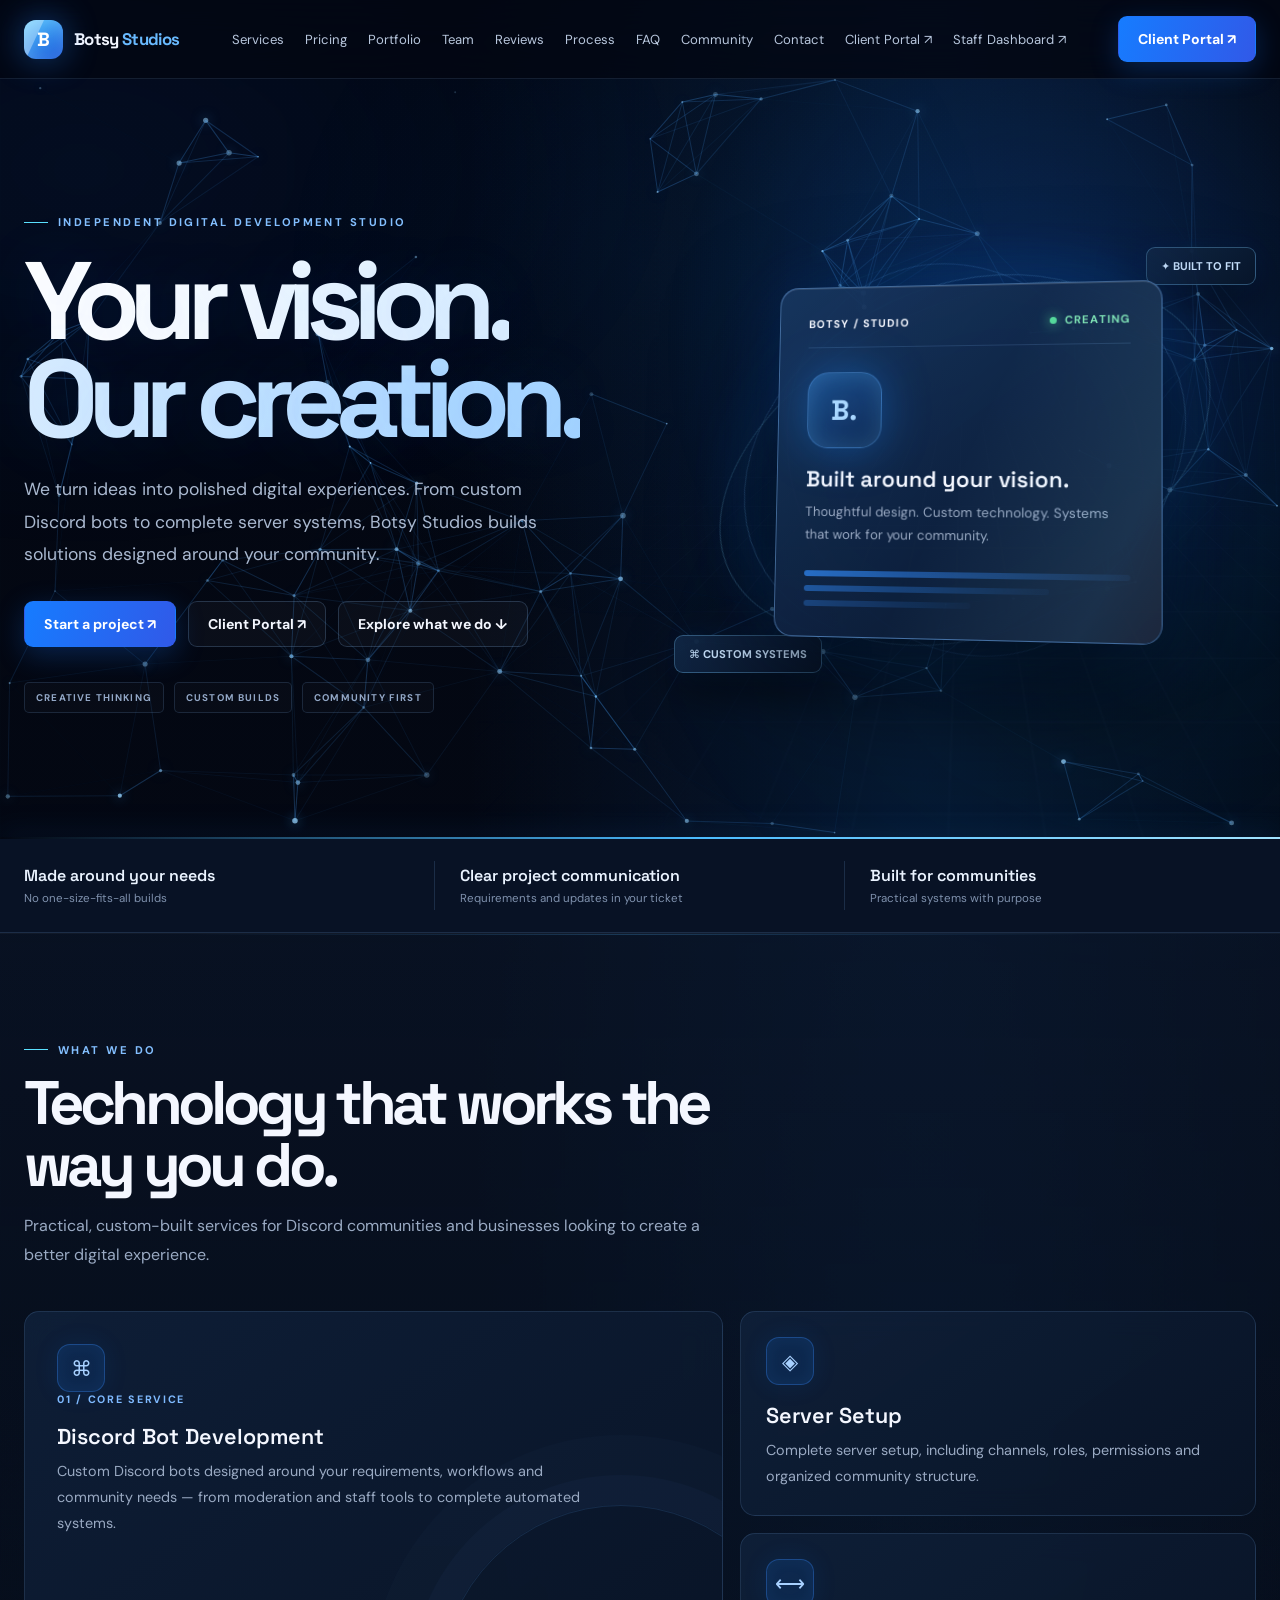
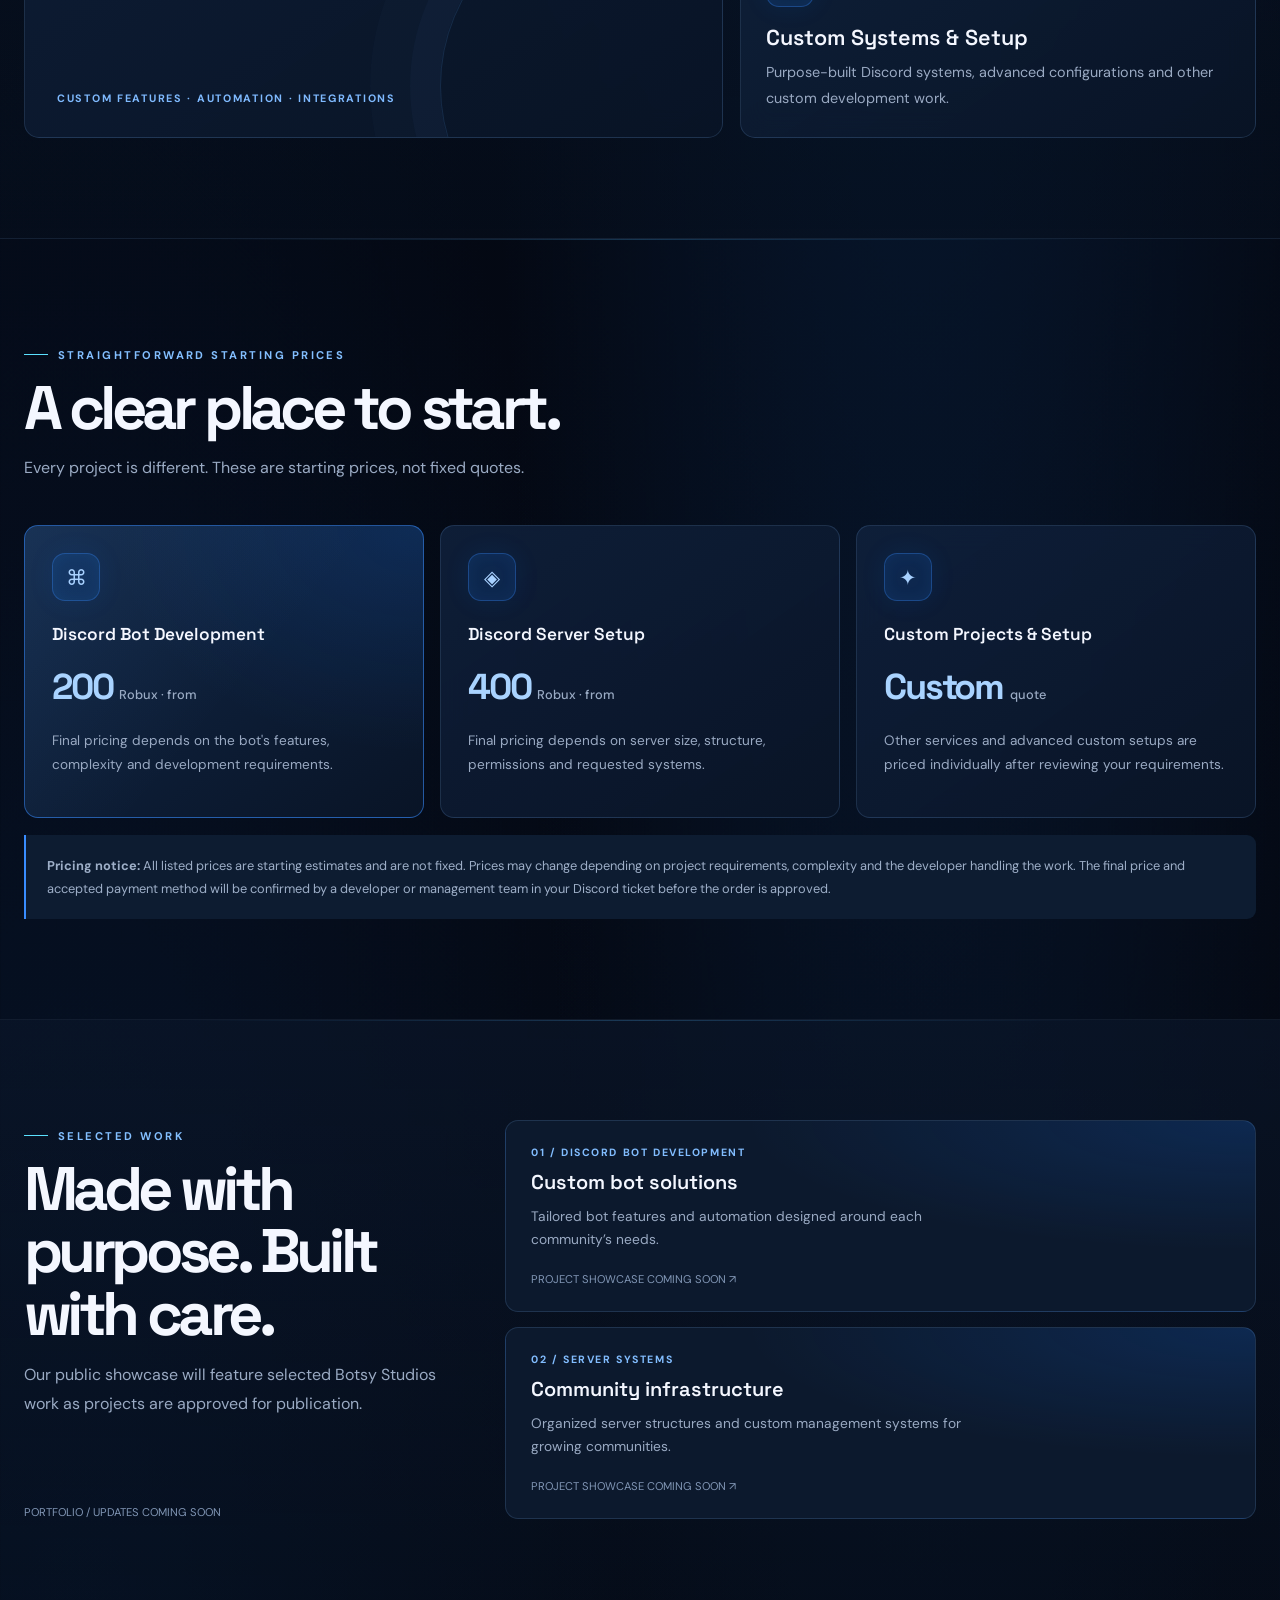
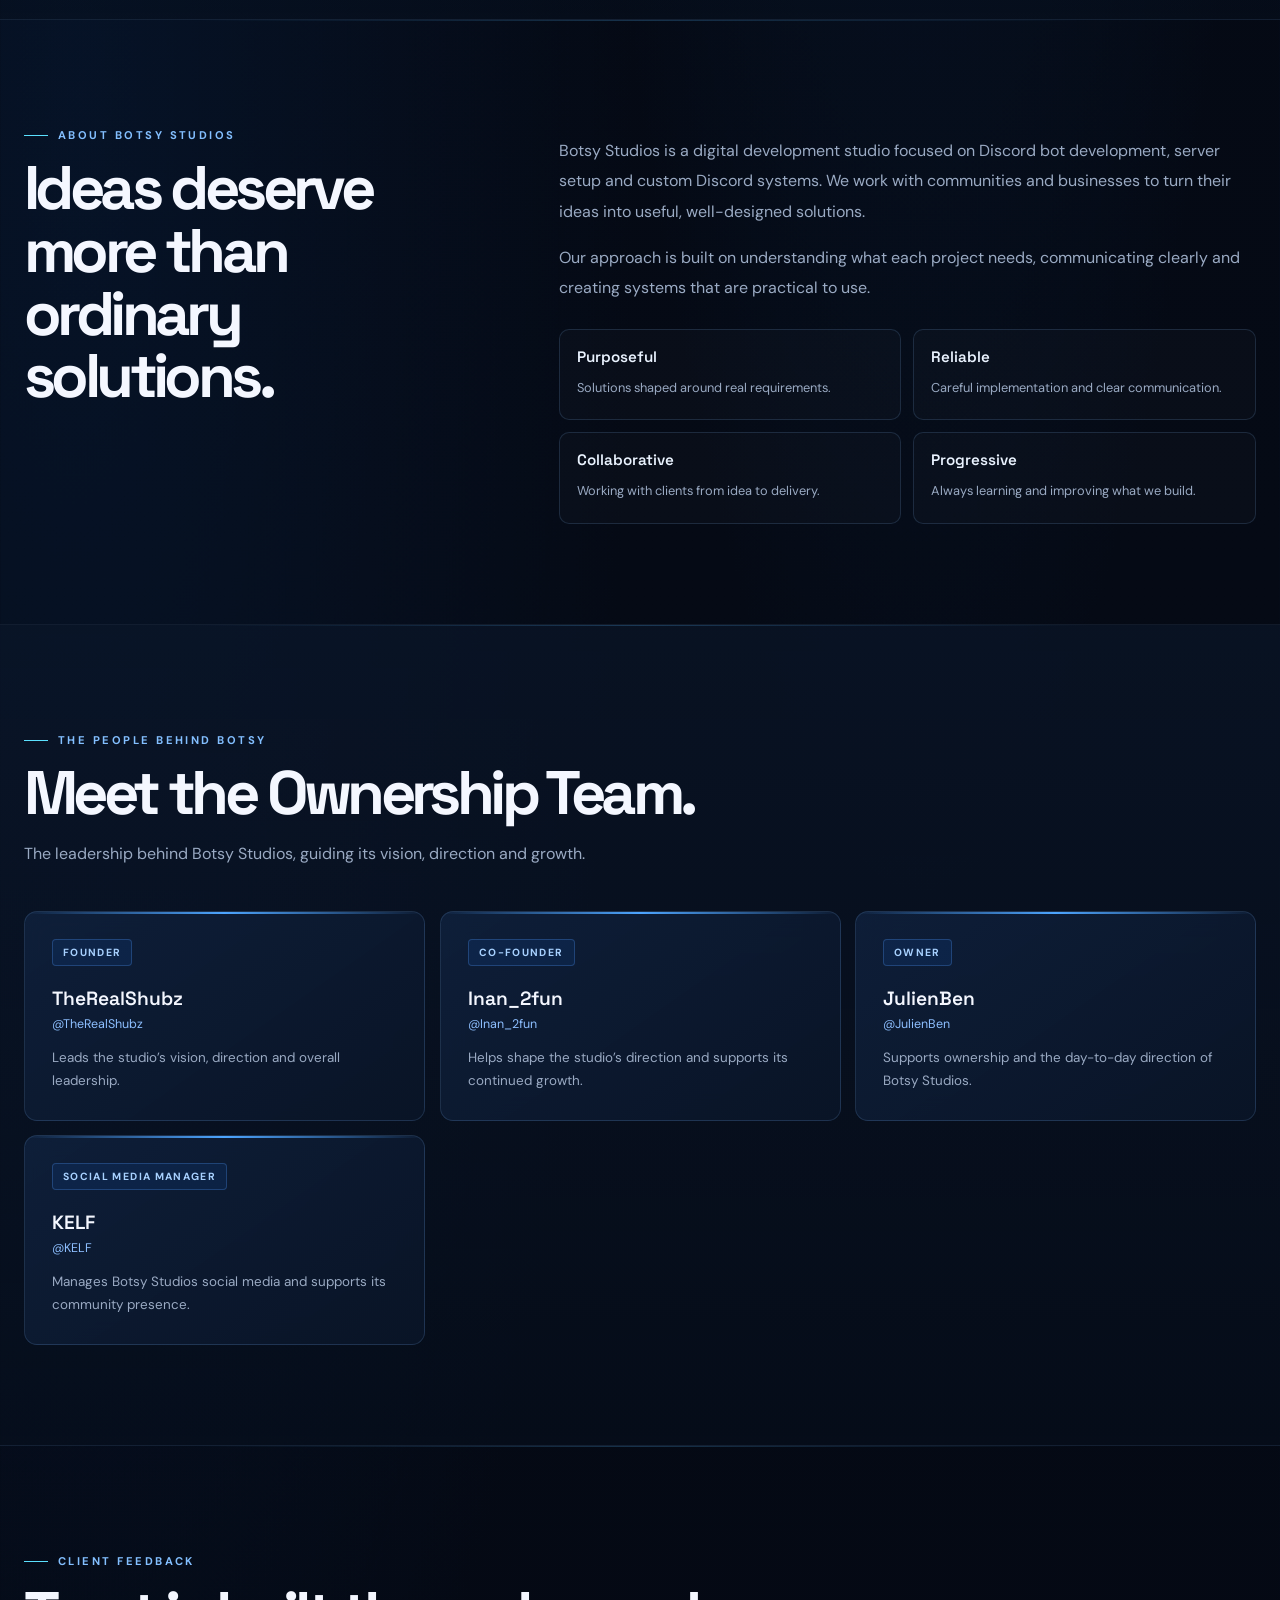
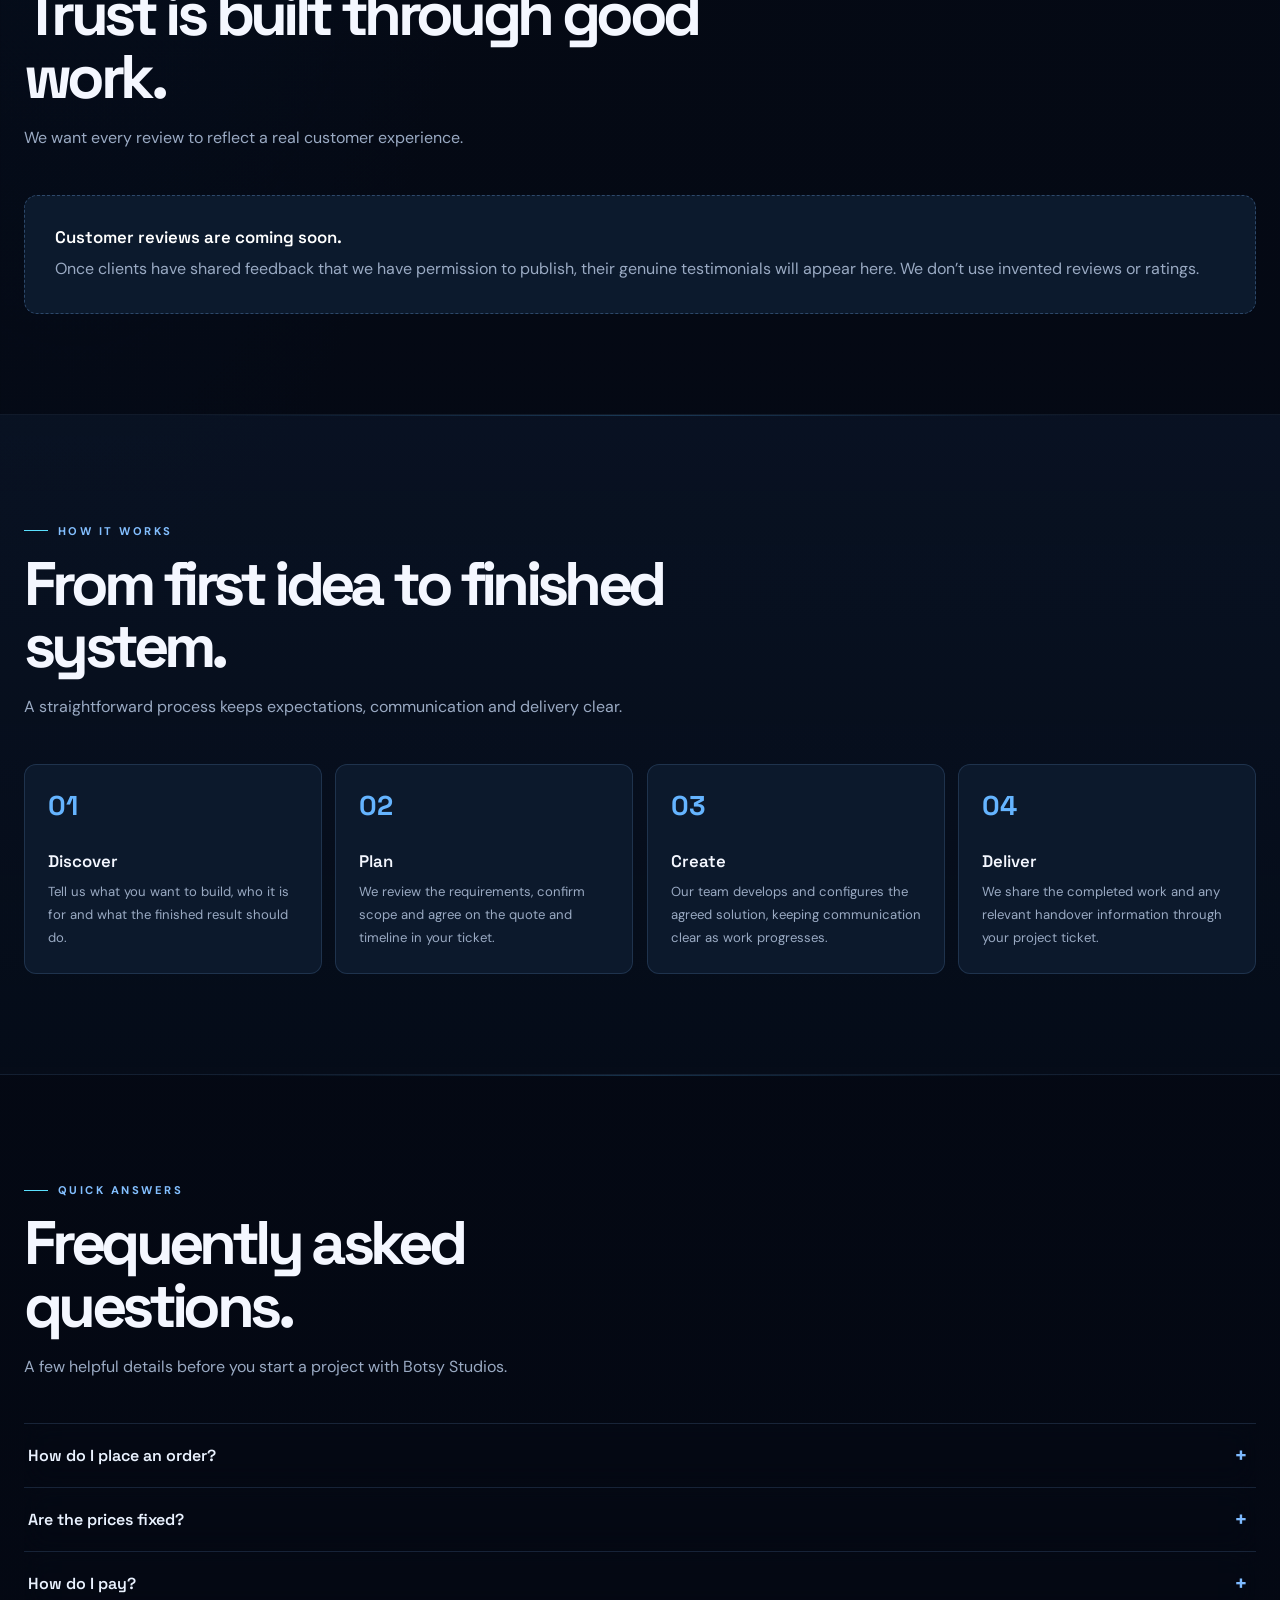
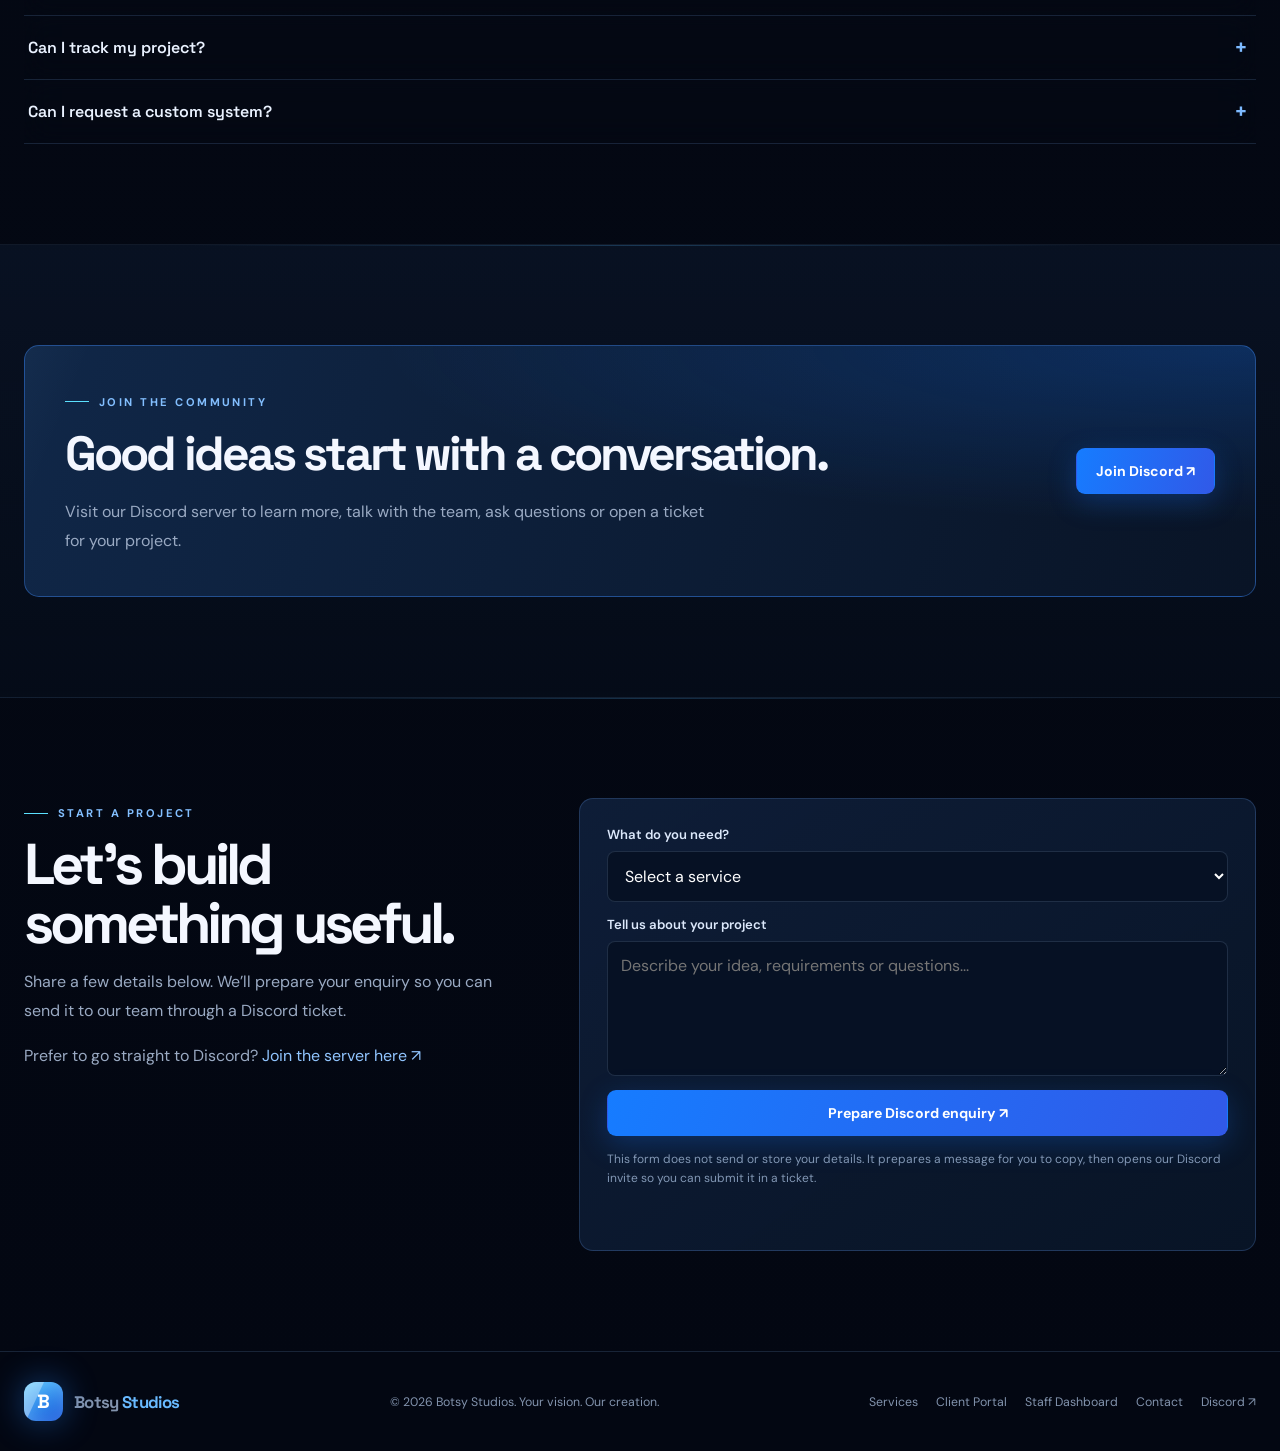
==== index.html @ ed3debab "Add Staff Dashboard links to website navigation and footer" ====
<!doctype html>
<html lang="en">
<head>
<meta charset="utf-8">
<meta name="viewport" content="width=device-width, initial-scale=1">
<meta name="theme-color" content="#050914">
<meta name="description" content="Botsy Studios creates custom Discord bots, server systems and digital solutions. Your vision. Our creation.">
<meta property="og:title" content="Botsy Studios — Your vision. Our creation.">
<meta property="og:description" content="Custom Discord bots, server systems and digital solutions built around your community.">
<meta property="og:type" content="website">
<title>Botsy Studios — Your vision. Our creation.</title>
<link rel="preconnect" href="https://fonts.googleapis.com">
<link rel="preconnect" href="https://fonts.gstatic.com" crossorigin>
<link href="https://fonts.googleapis.com/css2?family=DM+Sans:wght@400;500;600;700&family=Space+Grotesk:wght@400;500;600;700&display=swap" rel="stylesheet">
<style>
:root{color-scheme:dark;--bg:#050914;--surface:#0b1426;--surface2:#101e35;--line:#9ab9e522;--text:#f4f7ff;--muted:#9aaac3;--blue:#287dff;--cyan:#57d7ff;--max:1180px;font-family:"DM Sans",sans-serif;color:var(--text);background:var(--bg);font-synthesis:none;text-rendering:optimizeLegibility;-webkit-font-smoothing:antialiased}
*{box-sizing:border-box}html{scroll-behavior:smooth;scroll-padding-top:90px}body{margin:0;min-width:320px;background:radial-gradient(ellipse at 70% 0,#123c7a30,transparent 35%),radial-gradient(ellipse at 0 60%,#092d5a1c,transparent 30%),var(--bg)}a{color:inherit;text-decoration:none}button,input,select,textarea{font:inherit}.wrap{width:min(var(--max),calc(100% - 48px));margin:auto}
#scroll-progress{position:fixed;z-index:1001;inset:0 auto auto 0;width:0;height:3px;background:linear-gradient(90deg,var(--blue),var(--cyan));box-shadow:0 0 18px #2583ff;pointer-events:none}
.header{position:sticky;top:0;z-index:100;background:#050914d9;border-bottom:1px solid var(--line);backdrop-filter:blur(20px)}.nav{height:78px;display:flex;align-items:center;justify-content:space-between;gap:25px}.brand{display:flex;align-items:center;gap:11px;font:700 1.05rem "Space Grotesk";letter-spacing:-.04em}.brand-mark{width:39px;height:39px;display:grid;place-items:center;border-radius:12px;background:linear-gradient(145deg,#54c8ff,#1552d9);box-shadow:0 0 28px #2583ff55;color:white;font-size:1.2rem}.brand-name span{color:#69baff}.links{display:flex;align-items:center;gap:21px;color:#b8c7dd;font-size:.82rem}.links a{transition:color .2s}.links a:hover{color:var(--cyan)}.btn{min-height:46px;display:inline-flex;align-items:center;justify-content:center;gap:9px;padding:0 19px;border:1px solid transparent;border-radius:9px;font-weight:700;font-size:.88rem;cursor:pointer;transition:transform .2s,border-color .2s,box-shadow .2s}.btn:hover{transform:translateY(-3px)}.primary{background:linear-gradient(110deg,#167cff,#3159e8);box-shadow:0 8px 28px #1677ff40;color:white}.primary:hover{box-shadow:0 12px 35px #1677ff70}.secondary{border-color:#8bb9ef38;background:#ffffff08}.secondary:hover{border-color:#58aaffaa}.menu{display:none}
.hero{position:relative;min-height:690px;display:flex;align-items:center;overflow:hidden;padding:82px 0 76px}.hero:before{position:absolute;content:"";width:660px;height:660px;right:-220px;top:-180px;border-radius:50%;background:radial-gradient(circle,#1677ff2b,transparent 67%);pointer-events:none}.hero:after{position:absolute;right:0;bottom:0;left:0;height:1px;content:"";background:linear-gradient(90deg,transparent,#388fff66,transparent)}.hero-grid{position:relative;display:grid;grid-template-columns:1.04fr .96fr;align-items:center;gap:58px}.eyebrow{display:inline-flex;align-items:center;gap:10px;color:#83bfff;font-size:.7rem;font-weight:700;letter-spacing:.19em;text-transform:uppercase}.eyebrow:before{width:24px;height:1px;background:var(--cyan);content:""}.hero h1{max-width:720px;margin:24px 0;font:700 clamp(3.6rem,7.5vw,6.7rem)/.93 "Space Grotesk";letter-spacing:-.085em}.gradient{color:transparent;background:linear-gradient(100deg,#fff 5%,#8fcaff 55%,#50d9ff);background-clip:text;-webkit-background-clip:text}.hero-copy{max-width:550px;color:#aab9d0;font-size:1.06rem;line-height:1.85}.actions{display:flex;flex-wrap:wrap;gap:12px;margin-top:30px}.micro{display:flex;flex-wrap:wrap;gap:10px;margin-top:35px}.micro span{padding:8px 11px;border:1px solid var(--line);border-radius:5px;background:#ffffff05;color:#93a8c7;font-size:.61rem;font-weight:700;letter-spacing:.12em}
.hero-art{position:relative;min-height:490px;display:grid;place-items:center}.art-grid{position:absolute;inset:5% 0;background-image:linear-gradient(#72aaff0c 1px,transparent 1px),linear-gradient(90deg,#72aaff0c 1px,transparent 1px);background-size:30px 30px;mask-image:radial-gradient(ellipse,#000 15%,transparent 72%)}.art-ring{position:absolute;width:390px;aspect-ratio:1;border:1px solid #5baaff4a;border-radius:50%;box-shadow:0 0 55px #1677ff12,inset 0 0 55px #1677ff0d;transform:rotate(-25deg) scaleY(.76)}.art-ring:before,.art-ring:after{position:absolute;inset:24px -24px;border:1px solid #5baaff25;border-radius:50%;content:""}.art-ring:after{inset:-22px 48px}.art-core{position:relative;width:min(100%,360px);padding:25px;border:1px solid #7bbaff55;border-radius:19px;background:linear-gradient(145deg,#142c4cF2,#081326F5);box-shadow:0 35px 100px #0009,0 0 55px #1677ff20;backdrop-filter:blur(18px);transform:rotate(2deg)}.core-head{display:flex;justify-content:space-between;align-items:center;padding-bottom:17px;border-bottom:1px solid var(--line);font-size:.7rem;font-weight:700;letter-spacing:.1em}.live{color:#7ee3b2}.live:before{display:inline-block;width:7px;height:7px;margin-right:8px;border-radius:50%;background:#54d99a;box-shadow:0 0 12px #54d99a;content:""}.core-symbol{width:65px;height:65px;display:grid;place-items:center;margin:25px 0 17px;border:1px solid #61b2ff66;border-radius:17px;background:#1677ff25;color:#a9d7ff;font:700 1.8rem "Space Grotesk";box-shadow:0 0 30px #1677ff20}.art-core h3{margin:0 0 8px;font:600 1.4rem "Space Grotesk"}.art-core p{margin:0;color:var(--muted);font-size:.84rem;line-height:1.7}.core-bars{display:grid;gap:9px;margin-top:24px}.core-bars i{height:6px;border-radius:9px;background:linear-gradient(90deg,#318dffb0,#318dff10)}.core-bars i:nth-child(2){width:76%;opacity:.7}.core-bars i:nth-child(3){width:52%;opacity:.45}.float-tag{position:absolute;padding:11px 14px;border:1px solid #74b5ff44;border-radius:9px;background:#0b1b32e8;color:#c9e4ff;font-size:.7rem;font-weight:700;box-shadow:0 12px 35px #0006;backdrop-filter:blur(12px)}.tag-one{top:12%;right:0}.tag-two{bottom:12%;left:0}
.trust-strip{border-bottom:1px solid var(--line);background:#081225}.trust-row{display:grid;grid-template-columns:repeat(3,1fr);padding:22px 0}.trust-item{padding:4px 25px;border-right:1px solid var(--line)}.trust-item:first-child{padding-left:0}.trust-item:last-child{border:0}.trust-item strong{display:block;color:#eaf3ff;font:600 1rem "Space Grotesk"}.trust-item span{display:block;margin-top:5px;color:#7f91ad;font-size:.72rem}
.section{padding:100px 0}.section.alt{border-block:1px solid #9ab9e514;background:linear-gradient(180deg,#0b1629b0,#07101e80)}.section-head{max-width:690px;margin-bottom:42px}.section-head h2{margin:15px 0;font:700 clamp(2.4rem,4.8vw,4rem)/1.02 "Space Grotesk";letter-spacing:-.07em}.section-head p{margin:0;color:var(--muted);line-height:1.8}.service-layout{display:grid;grid-template-columns:1.15fr .85fr;gap:17px}.service-main,.service-mini{position:relative;overflow:hidden;border:1px solid var(--line);border-radius:15px;background:linear-gradient(145deg,#10213bdd,#091426e8);transition:.25s}.service-main{min-height:330px;display:flex;flex-direction:column;justify-content:space-between;padding:32px}.service-main:after{position:absolute;right:-80px;bottom:-130px;width:360px;height:360px;border:1px solid #5baaff24;border-radius:50%;box-shadow:0 0 0 30px #5baaff08,0 0 0 70px #5baaff05;content:""}.service-side{display:grid;gap:17px}.service-mini{min-height:156px;padding:25px}.service-main:hover,.service-mini:hover,.price-card:hover,.project-panel:hover,.leader-card:hover{transform:translateY(-5px);border-color:#61aaff88;box-shadow:0 20px 55px #0005,0 0 25px #1677ff16}.service-icon{width:48px;height:48px;display:grid;place-items:center;border:1px solid #398dff55;border-radius:13px;background:#1677ff20;color:#a8d1ff;font-size:1.3rem}.service-main h3,.service-mini h3{margin:17px 0 9px;font:600 1.35rem "Space Grotesk"}.service-main p,.service-mini p{max-width:530px;margin:0;color:var(--muted);font-size:.9rem;line-height:1.8}.service-kicker{color:#7fbaff;font-size:.67rem;font-weight:700;letter-spacing:.16em;text-transform:uppercase}
.price-grid{display:grid;grid-template-columns:repeat(3,1fr);gap:16px}.price-card{position:relative;min-height:290px;padding:27px;border:1px solid var(--line);border-radius:14px;background:linear-gradient(145deg,#10213ddd,#091426);transition:.25s}.price-card.featured{border-color:#398dff88;background:radial-gradient(ellipse at 100% 0,#1677ff26,transparent 55%),linear-gradient(145deg,#112849,#091426)}.price-card .service-icon{margin-bottom:22px}.price-card h3{margin:0 0 12px;font:600 1.08rem "Space Grotesk"}.price{margin:19px 0;color:#a9d3ff;font:700 2.25rem "Space Grotesk";letter-spacing:-.06em}.price small{color:#9aabc4;font:500 .8rem "DM Sans";letter-spacing:0}.price-card p{color:var(--muted);font-size:.85rem;line-height:1.75}.price-note{margin-top:17px;padding:19px 21px;border-left:2px solid #398dff;border-radius:0 9px 9px 0;background:#0d1c31;color:#9eafc8;font-size:.8rem;line-height:1.8}.portfolio-layout{display:grid;grid-template-columns:.75fr 1.25fr;gap:30px;align-items:stretch}.portfolio-intro{display:flex;flex-direction:column;justify-content:space-between}.portfolio-intro .section-head{margin:0}.project-stack{display:grid;gap:15px}.project-panel{min-height:185px;display:flex;flex-direction:column;justify-content:space-between;padding:25px;border:1px solid var(--line);border-radius:13px;background:radial-gradient(ellipse at 100% 0,#1677ff2b,transparent 48%),#0c192d;transition:.25s}.project-panel h3{margin:10px 0;font:600 1.25rem "Space Grotesk"}.project-panel p{max-width:470px;margin:0;color:var(--muted);font-size:.86rem;line-height:1.7}.project-label{color:#82bdff;font-size:.66rem;font-weight:700;letter-spacing:.15em;text-transform:uppercase}.coming{margin-top:20px;color:#8196b5;font-size:.7rem}
.about-grid{display:grid;grid-template-columns:.8fr 1.2fr;gap:70px}.about-copy{color:var(--muted);line-height:1.9}.values{display:grid;grid-template-columns:1fr 1fr;gap:12px;margin-top:25px}.value{padding:17px;border:1px solid var(--line);border-radius:10px;background:#ffffff05}.value strong{display:block;margin-bottom:6px;color:#eaf3ff;font:600 .95rem "Space Grotesk"}.value span{color:var(--muted);font-size:.8rem;line-height:1.6}
.team-grid{display:grid;grid-template-columns:repeat(3,1fr);gap:15px}.leader-card{position:relative;overflow:hidden;padding:27px;border:1px solid var(--line);border-radius:13px;background:linear-gradient(145deg,#10213ddd,#091426);transition:.25s}.leader-card:before{position:absolute;top:0;left:0;width:100%;height:2px;background:linear-gradient(90deg,transparent,#4da5ff,transparent);content:""}.rank{display:inline-block;margin:0 0 20px;padding:6px 10px;border:1px solid #579fff44;border-radius:4px;background:#1677ff18;color:#a8d1ff;font-size:.65rem;font-weight:700;letter-spacing:.13em;text-transform:uppercase}.leader-card h3{margin:0 0 5px;font:600 1.2rem "Space Grotesk"}.username{margin:0 0 15px;color:#8dbfff;font-size:.78rem}.leader-card p:last-child{margin:0;color:var(--muted);font-size:.84rem;line-height:1.7}
.review-panel{padding:30px;border:1px dashed #6a9bd75c;border-radius:13px;background:#0c1a2d;color:var(--muted);line-height:1.8}.review-panel strong{display:block;margin-bottom:7px;color:white;font:600 1.05rem "Space Grotesk"}
.process-grid{display:grid;grid-template-columns:repeat(4,1fr);gap:13px;counter-reset:steps}.process-step{min-height:205px;padding:23px;border:1px solid var(--line);border-radius:12px;background:#0c192c;counter-increment:steps;transition:.25s}.process-step:before{display:block;margin-bottom:27px;color:#65b4ff;font:700 1.7rem "Space Grotesk";content:"0" counter(steps)}.process-step h3{margin:0 0 9px;font:600 1.05rem "Space Grotesk"}.process-step p{margin:0;color:var(--muted);font-size:.82rem;line-height:1.75}
.faq-list{border-top:1px solid var(--line)}.faq-list details{border-bottom:1px solid var(--line)}.faq-list summary{position:relative;padding:21px 48px 21px 4px;list-style:none;cursor:pointer;color:#eaf2ff;font:600 1rem "Space Grotesk"}.faq-list summary::-webkit-details-marker{display:none}.faq-list summary:after{position:absolute;right:8px;top:17px;color:#7dbaff;font-size:1.4rem;content:"+"}.faq-list details[open] summary:after{content:"−"}.faq-answer{max-width:760px;padding:0 40px 21px 4px;color:var(--muted);font-size:.9rem;line-height:1.8}
.community{position:relative;overflow:hidden;display:flex;align-items:center;justify-content:space-between;gap:30px;padding:40px;border:1px solid #438fff66;border-radius:15px;background:radial-gradient(ellipse at 100% 0,#1677ff40,transparent 50%),linear-gradient(110deg,#102748,#091426)}.community h2{margin:14px 0;font:700 clamp(2rem,4vw,3rem) "Space Grotesk";letter-spacing:-.06em}.community p{max-width:640px;margin:0;color:var(--muted);line-height:1.8}
.contact-grid{display:grid;grid-template-columns:.85fr 1.15fr;gap:55px;align-items:start}.contact-copy h2{margin:15px 0;font:700 clamp(2.4rem,4.5vw,3.7rem)/1.02 "Space Grotesk";letter-spacing:-.07em}.contact-copy p{color:var(--muted);line-height:1.8}.contact-form{display:grid;gap:14px;padding:27px;border:1px solid #70aaff36;border-radius:14px;background:linear-gradient(145deg,#10213ddd,#081426)}.field{display:grid;gap:8px}.field label{color:#dce8fb;font-size:.82rem;font-weight:600}.field input,.field select,.field textarea{width:100%;padding:13px;border:1px solid #9dbbe72b;border-radius:8px;outline:none;background:#061124;color:white}.field input:focus,.field select:focus,.field textarea:focus{border-color:#4d9bff;box-shadow:0 0 0 3px #2583ff20}.field textarea{min-height:135px;resize:vertical}.form-note{margin:0;color:#8297b5;font-size:.75rem;line-height:1.65}.form-status{min-height:20px;margin:0;color:#9bd0ff;font-size:.82rem}
footer{padding:30px 0;border-top:1px solid var(--line);background:#030712}.footer-row{display:flex;align-items:center;justify-content:space-between;gap:20px;color:#8293ad;font-size:.77rem}.footer-links{display:flex;flex-wrap:wrap;gap:18px}.footer-links a:hover{color:var(--cyan)}
#back-top{position:fixed;right:22px;bottom:22px;z-index:50;width:44px;height:44px;border:1px solid #75baff55;border-radius:10px;background:#0d1c32;color:white;font-size:1.2rem;opacity:0;pointer-events:none;transform:translateY(10px);transition:.2s}#back-top.visible{opacity:1;pointer-events:auto;transform:none}
.reveal{opacity:0;transform:translateY(22px);transition:opacity .65s ease,transform .65s ease}.reveal.visible{opacity:1;transform:none}
#botsy-loader{position:fixed;inset:0;z-index:9999;display:grid;place-items:center;background:radial-gradient(ellipse at center,#10284a,#071326 45%,#030916);transition:opacity .4s,visibility .4s}#botsy-loader.is-hidden{opacity:0;visibility:hidden;pointer-events:none}.loader-inner{display:grid;justify-items:center;gap:17px}.loader-emblem{position:relative;width:100px;height:100px;display:grid;place-items:center}.loader-emblem:before,.loader-emblem:after{position:absolute;inset:1px;border:2px solid transparent;border-top-color:#65c8ff;border-right-color:#2583ff;border-radius:50%;content:"";animation:spin 1.3s linear infinite}.loader-emblem:after{inset:10px;border-width:1px;border-top-color:white;border-left-color:#55d5ff;animation-duration:2s;animation-direction:reverse}.loader-core{width:62px;height:62px;display:grid;place-items:center;border:1px solid #8ccaff88;border-radius:17px;background:linear-gradient(145deg,#248fff,#123c9c);box-shadow:0 0 35px #1677ff77;color:white;font:700 1.2rem "Space Grotesk"}.loader-name{font:700 .8rem "Space Grotesk";letter-spacing:.2em}.loader-name span{color:#75baff}.loader-caption{color:#829cbd;font-size:.65rem;letter-spacing:.13em;text-transform:uppercase}@keyframes spin{to{transform:rotate(360deg)}}@keyframes float{50%{transform:translateY(-12px) rotate(1deg)}}@keyframes orbit{to{transform:rotate(335deg) scaleY(.76)}}
.art-core{animation:float 6s ease-in-out infinite}.art-ring{animation:orbit 34s linear infinite}
@media(max-width:1000px){.links{gap:12px;font-size:.74rem}.hero-grid{gap:25px}.hero{min-height:620px}.art-ring{width:330px}.service-layout{grid-template-columns:1fr}.service-side{grid-template-columns:1fr 1fr}.process-grid{grid-template-columns:repeat(2,1fr)}}
@media(max-width:760px){.wrap{width:calc(100% - 36px)}.nav{height:70px}.menu{display:grid;place-items:center;width:42px;height:42px;border:1px solid var(--line);border-radius:9px;background:#0c192c;color:white}.links{position:absolute;top:70px;left:0;right:0;display:none;align-items:stretch;gap:0;padding:8px 18px 17px;border-bottom:1px solid var(--line);background:#050b18f7}.links.open{display:flex;flex-direction:column}.links a{padding:12px 4px}.nav-cta{display:inline-flex;min-height:40px;padding:0 12px;font-size:.72rem;white-space:nowrap}.hero{min-height:0;padding:72px 0 52px}.hero-grid{grid-template-columns:1fr;gap:0}.hero h1{font-size:clamp(3.4rem,15vw,5rem)}.hero-copy{font-size:.98rem}.actions .btn{flex:1 1 auto}.hero-art{min-height:370px;margin-top:18px}.art-ring{width:290px}.art-core{width:min(100%,330px)}.tag-one{right:-2px}.tag-two{left:-2px}.trust-row{grid-template-columns:1fr;gap:13px;padding:18px 0}.trust-item,.trust-item:first-child{padding:0;border:0}.section{padding:70px 0}.section-head{margin-bottom:28px}.section-head h2{font-size:2.55rem}.service-side{grid-template-columns:1fr}.service-main{min-height:280px;padding:25px}.service-mini{min-height:0;padding:23px}.price-grid,.team-grid{grid-template-columns:1fr}.price-card{min-height:0}.portfolio-layout,.about-grid,.contact-grid{grid-template-columns:1fr;gap:28px}.portfolio-intro{gap:20px}.project-panel{min-height:165px}.values{grid-template-columns:1fr 1fr}.community{align-items:flex-start;flex-direction:column;padding:27px}.community .btn{width:100%}.footer-row{align-items:flex-start;flex-direction:column}.footer-links{gap:14px}.contact-form{padding:21px}}
@media(max-width:420px){.values{grid-template-columns:1fr}.micro span{font-size:.55rem}.actions .btn{width:100%}.hero-art{min-height:330px}.float-tag{font-size:.62rem;padding:9px 10px}}
@media(prefers-reduced-motion:reduce){*,*:before,*:after{scroll-behavior:auto!important;animation:none!important;transition:none!important}.reveal{opacity:1;transform:none}}

/* Cinematic studio direction */
:root{--bg:#030712;--surface:#081528;--surface2:#0c1e37;--line:#84bdff28;--blue:#287dff;--cyan:#5be1ff;--max:1240px}
body{background:radial-gradient(ellipse at 72% 6%,#1459a638,transparent 35%),radial-gradient(ellipse at 6% 42%,#0c397332,transparent 33%),linear-gradient(180deg,#030712,#050a15 48%,#030712)}
.header{background:#030712c7;border-color:#8dc3ff20}.brand-mark{position:relative;overflow:hidden;box-shadow:0 0 34px #2583ff70,inset 0 0 16px #b8e9ff40}.brand-mark:after{position:absolute;inset:-100% auto -100% -20%;width:45%;background:#ffffff55;content:"";transform:rotate(25deg);animation:logoSheen 4s ease-in-out infinite}
.hero{min-height:760px;padding:90px 0 88px;isolation:isolate}.hero:before{width:850px;height:850px;right:-200px;top:-160px;background:radial-gradient(circle,#1677ff35,transparent 65%)}.hero-grid{z-index:1;grid-template-columns:1fr 1fr;gap:68px}.hero h1{font-size:clamp(4.2rem,8.6vw,8rem);line-height:.89;letter-spacing:-.095em;text-shadow:0 0 65px #328cff21}.hero-copy{font-size:1.1rem;max-width:520px}.eyebrow{letter-spacing:.22em}.hero-art{min-height:560px;perspective:1200px;transform-style:preserve-3d}.art-grid{inset:-10%;opacity:.8;background-size:38px 38px;transform:perspective(500px) rotateX(58deg) scale(1.22);transform-origin:center 65%}.art-ring{width:460px;border-color:#65b5ff54;box-shadow:0 0 80px #1677ff20,inset 0 0 75px #1677ff12;filter:drop-shadow(0 0 12px #238cff40)}.art-ring:before{inset:25px -32px;border-color:#7bdcff40}.art-ring:after{inset:-36px 56px;border-color:#5baaff35}.art-core{width:min(100%,390px);padding:30px;border-color:#7bbaff7a;background:linear-gradient(145deg,#17365feF,#071329f7);box-shadow:0 45px 120px #000b,0 0 75px #1677ff30,inset 0 1px #ffffff1f;transform:rotateY(-9deg) rotateX(4deg);animation:float 7s ease-in-out infinite}.core-symbol{position:relative;width:78px;height:78px;border-radius:22px;background:linear-gradient(145deg,#2b8dff55,#0b3e9d22);box-shadow:0 0 42px #1685ff35,inset 0 0 20px #68c9ff22}.core-symbol:after{position:absolute;inset:-9px;border:1px solid #5dcaff45;border-radius:27px;content:"";animation:symbolPulse 3s ease-in-out infinite}.float-tag{border-color:#78c9ff55;background:linear-gradient(135deg,#102746f5,#07152af2);box-shadow:0 15px 45px #0008,0 0 28px #1677ff18}.tag-one{animation:tagFloat 6s ease-in-out infinite}.tag-two{animation:tagFloat 7s ease-in-out -2s infinite}.cinema-particles{position:absolute;inset:0;width:100%;height:100%;z-index:-1;pointer-events:none;opacity:.82}.hero:after{height:1px;background:linear-gradient(90deg,transparent,#55b6ffbb 48%,transparent);box-shadow:0 0 20px #2583ff75}
.section{position:relative}.section-head h2{letter-spacing:-.075em}.service-main,.service-mini,.price-card,.project-panel,.leader-card,.process-step,.review-panel,.faq-list details{backdrop-filter:blur(14px)}.service-icon{box-shadow:0 0 26px #1677ff18,inset 0 0 16px #4ba4ff12}.price-card.featured:before{position:absolute;inset:0;border-radius:inherit;background:linear-gradient(130deg,#7abaff12,transparent 55%);pointer-events:none;content:""}.loader-emblem{filter:drop-shadow(0 0 24px #318dff70)}.loader-core{animation:loaderCore 2.1s ease-in-out infinite}.reveal{transform:translateY(28px);transition:opacity .75s ease,transform .75s cubic-bezier(.2,.7,.2,1)}
@keyframes logoSheen{0%,60%{left:-70%}100%{left:130%}}@keyframes symbolPulse{50%{transform:scale(1.08);opacity:.45}}@keyframes tagFloat{50%{translate:0 -12px}}@keyframes loaderCore{50%{transform:scale(1.1);text-shadow:0 0 22px #8cceff}}
@media(max-width:1000px){.hero{min-height:690px}.hero-grid{gap:28px}.art-ring{width:370px}}
@media(max-width:760px){.hero{padding:68px 0 48px}.hero-grid{grid-template-columns:1fr;gap:0}.hero h1{font-size:clamp(3.7rem,16vw,5.6rem)}.hero-art{min-height:410px;margin-top:18px}.art-ring{width:310px}.art-core{width:min(100%,340px);transform:none}.cinema-particles{opacity:.55}}
@media(max-width:420px){.hero-art{min-height:350px}.art-ring{width:275px}}
@media(prefers-reduced-motion:reduce){.cinema-particles{display:none}.brand-mark:after,.loader-core,.core-symbol:after,.tag-one,.tag-two{animation:none!important}}

/* CINEMATIC MOTION PASS — layered over the restored homepage layout */
.hero{overflow:hidden;isolation:isolate}
.hero-grid{position:relative;z-index:1}
.cinema-particles{position:absolute;inset:0;width:100%;height:100%;z-index:0;pointer-events:none;opacity:1;mix-blend-mode:screen}
.hero:before{animation:ambientDrift 18s ease-in-out infinite alternate}
.hero .eyebrow{animation:heroRise .85s .08s both cubic-bezier(.2,.75,.2,1)}
.hero h1{animation:heroRise 1.05s .18s both cubic-bezier(.2,.75,.2,1)}
.hero-copy{animation:heroRise .9s .34s both cubic-bezier(.2,.75,.2,1)}
.hero .actions{animation:heroRise .9s .48s both cubic-bezier(.2,.75,.2,1)}
.hero .micro{animation:heroRise .9s .62s both cubic-bezier(.2,.75,.2,1)}
.hero-art{animation:heroArtArrive 1.35s .18s both cubic-bezier(.16,.8,.2,1)}
.art-grid{animation:gridBreath 12s ease-in-out infinite alternate}
.art-ring{filter:drop-shadow(0 0 16px #258dff35)}
.art-core{transform-style:preserve-3d;will-change:transform;animation:float 7s ease-in-out infinite,coreGlow 8s ease-in-out infinite}
.core-symbol{position:relative;overflow:hidden}
.core-symbol:after{position:absolute;content:"";inset:-45% -70%;background:linear-gradient(110deg,transparent 38%,#c8f0ff70 50%,transparent 62%);transform:translateX(-90%) rotate(12deg);animation:coreSheen 5.5s ease-in-out infinite}
.float-tag{will-change:transform}
.hero .eyebrow:before{animation:eyebrowGlow 3s ease-in-out infinite}
@keyframes heroRise{from{opacity:0;transform:translate3d(0,30px,0);filter:blur(7px)}to{opacity:1;transform:translate3d(0,0,0);filter:blur(0)}}
@keyframes heroArtArrive{from{opacity:0;transform:translate3d(36px,18px,0) scale(.94);filter:blur(12px)}to{opacity:1;transform:translate3d(0,0,0) scale(1);filter:blur(0)}}
@keyframes ambientDrift{from{transform:translate3d(-2%,1%,0) scale(.96);opacity:.65}to{transform:translate3d(2%,-2%,0) scale(1.08);opacity:1}}
@keyframes gridBreath{from{opacity:.35;transform:scale(.98)}to{opacity:.8;transform:scale(1.04)}}
@keyframes coreGlow{0%,100%{box-shadow:0 30px 90px #0009,0 0 55px #1677ff22,inset 0 1px #ffffff20}50%{box-shadow:0 40px 110px #000b,0 0 90px #1677ff45,inset 0 1px #ffffff35}}
@keyframes coreSheen{0%,58%,100%{transform:translateX(-90%) rotate(12deg)}78%{transform:translateX(90%) rotate(12deg)}}
@keyframes eyebrowGlow{0%,100%{box-shadow:0 0 0 #4aaaff00}50%{box-shadow:0 0 24px #4aaaff22}}
@media(max-width:760px){.hero .actions{animation-delay:.4s}.hero-art{animation-delay:.25s}.cinema-particles{opacity:.48}}
@media(prefers-reduced-motion:reduce){.hero .eyebrow,.hero h1,.hero-copy,.hero .actions,.hero .micro,.hero-art{animation:none!important;opacity:1!important;transform:none!important;filter:none!important}.hero:before,.art-grid,.art-core,.core-symbol:after,.hero .eyebrow:before{animation:none!important}.cinema-particles{opacity:.2}}

/* HIGH-VISIBILITY CINEMATIC MOTION */
.art-ring{animation:orbit 18s linear infinite;filter:drop-shadow(0 0 22px #258dff88)}
.art-ring:before{animation:orbitReverse 13s linear infinite}
.art-ring:after{animation:orbit 25s linear infinite}
.art-core{animation:cardFloat 4.8s ease-in-out infinite,coreGlow 3.8s ease-in-out infinite}
.art-core:before{position:absolute;inset:0;content:"";border-radius:inherit;pointer-events:none;background:linear-gradient(115deg,transparent 25%,#8bd8ff20 43%,#ffffff16 50%,transparent 62%);background-size:240% 100%;animation:cardSweep 4.2s ease-in-out infinite}
.core-symbol{box-shadow:0 0 48px #1685ff65,inset 0 0 22px #68c9ff35}
.core-symbol:after{animation:symbolPulse 1.8s ease-in-out infinite}
.tag-one{animation:tagFloat 3.4s ease-in-out infinite}
.tag-two{animation:tagFloat 4.1s ease-in-out -1.3s infinite}
.hero:before{animation:ambientDrift 9s ease-in-out infinite alternate}
.art-grid{animation:gridBreath 5s ease-in-out infinite alternate}
@keyframes orbitReverse{to{transform:rotate(-360deg) scaleY(.76)}}
@keyframes cardFloat{0%,100%{transform:translateY(0) rotateY(-9deg) rotateX(4deg)}50%{transform:translateY(-19px) rotateY(7deg) rotateX(-2deg)}}
@keyframes cardSweep{0%,25%{background-position:140% 0}70%,100%{background-position:-140% 0}}
@media(max-width:760px){.art-ring{animation-duration:22s}.art-core{animation:cardFloatMobile 4.8s ease-in-out infinite,coreGlow 3.8s ease-in-out infinite}.cinema-particles{opacity:.9}}
@keyframes cardFloatMobile{0%,100%{transform:translateY(0) rotate(0)}50%{transform:translateY(-13px) rotate(.8deg)}}


/* PHASE 2 — motion across the full homepage */
.ambient-motion{position:fixed;inset:-28%;z-index:0;pointer-events:none;opacity:.34;overflow:hidden;background:radial-gradient(ellipse at 22% 30%,#126bff35,transparent 28%),radial-gradient(ellipse at 78% 65%,#12c8ff20,transparent 26%);filter:blur(18px);animation:ambientPan 24s ease-in-out infinite alternate}
.ambient-motion:after{position:absolute;inset:0;content:"";background:repeating-linear-gradient(112deg,transparent 0 145px,#64c7ff0a 146px,#64c7ff0a 148px,transparent 149px 290px);mask-image:radial-gradient(ellipse at center,#000 8%,transparent 72%);animation:streakDrift 18s linear infinite}
.header,main,footer{position:relative;z-index:1}
.reveal{transition-delay:var(--reveal-delay,0ms)}
.service-main,.service-mini,.price-card,.project-panel,.leader-card,.process-step{transform-style:preserve-3d;will-change:transform;transition:transform .32s cubic-bezier(.2,.75,.2,1),border-color .32s,box-shadow .32s}
.service-main:hover,.service-mini:hover,.price-card:hover,.project-panel:hover,.leader-card:hover,.process-step:hover{transform:translate3d(0,-7px,0) perspective(850px) rotateX(var(--tilt-y,0deg)) rotateY(var(--tilt-x,0deg));border-color:#75c6ffb0;box-shadow:0 24px 65px #0007,0 0 34px #1688ff30}
.service-main,.service-mini,.price-card,.project-panel,.leader-card,.process-step{position:relative}
.service-main:focus-within,.service-mini:focus-within,.price-card:focus-within,.project-panel:focus-within,.leader-card:focus-within,.process-step:focus-within{border-color:#75c6ffb0;box-shadow:0 0 0 3px #2583ff22}
.trust-item,.value,.faq-list details{transition:background .3s,border-color .3s,transform .3s}
.trust-item:hover,.value:hover,.faq-list details[open]{background-color:#1677ff0c}
.community:after{position:absolute;top:-80%;left:-35%;width:35%;height:260%;content:"";pointer-events:none;background:linear-gradient(90deg,transparent,#a9dcff18,transparent);transform:rotate(22deg);animation:communitySweep 8s ease-in-out infinite}
@keyframes ambientPan{0%{transform:translate3d(-3%,1%,0) scale(.94)}100%{transform:translate3d(3%,-2%,0) scale(1.08)}}
@keyframes streakDrift{from{transform:translateX(-4%)}to{transform:translateX(4%)}}
@keyframes communitySweep{0%,45%{left:-45%;opacity:0}60%{opacity:1}100%{left:125%;opacity:0}}
@media(hover:hover) and (pointer:fine){.service-main:hover,.service-mini:hover,.price-card:hover,.project-panel:hover,.leader-card:hover,.process-step:hover{--tilt-x:var(--pointer-x,0deg);--tilt-y:var(--pointer-y,0deg)}}
@media(max-width:760px){.ambient-motion{opacity:.23}.service-main:hover,.service-mini:hover,.price-card:hover,.project-panel:hover,.leader-card:hover,.process-step:hover{transform:translateY(-3px)}}
@media(prefers-reduced-motion:reduce){.ambient-motion,.ambient-motion:after,.community:after{animation:none!important}.service-main,.service-mini,.price-card,.project-panel,.leader-card,.process-step{will-change:auto;transition:none}.service-main:hover,.service-mini:hover,.price-card:hover,.project-panel:hover,.leader-card:hover,.process-step:hover{transform:none}}


/* PHASE 3 — unmistakable cinematic layer */
.cinematic-scanlines{position:fixed;inset:0;z-index:2;pointer-events:none;opacity:.12;background:repeating-linear-gradient(180deg,transparent 0 3px,#9bd8ff0b 4px,transparent 5px 8px);mix-blend-mode:screen}
body:before{position:fixed;inset:0;z-index:0;pointer-events:none;content:"";opacity:.34;background:radial-gradient(520px circle at var(--pointer-x,50%) var(--pointer-y,30%),#168bff20,transparent 70%);transition:opacity .35s}
.hero{overflow:hidden}
.hero:after{height:2px;background:linear-gradient(90deg,transparent,#4cbcff,#b4ecff,#2583ff,transparent);background-size:220% 100%;animation:heroEdgeFlow 5s linear infinite;box-shadow:0 0 28px #2583ff99}
.hero .eyebrow,.hero h1,.hero-copy,.hero .actions,.hero .micro{animation:heroEntrance .9s cubic-bezier(.16,1,.3,1) both}
.hero .eyebrow{animation-delay:.12s}.hero h1{animation-delay:.24s}.hero-copy{animation-delay:.38s}.hero .actions{animation-delay:.52s}.hero .micro{animation-delay:.66s}
.hero h1 .gradient{background-size:220% auto;animation:headlineGlow 7s ease-in-out infinite}
.hero .btn.primary{position:relative;overflow:hidden}
.hero .btn.primary:after{position:absolute;inset:-80% auto -80% -55%;width:38%;content:"";pointer-events:none;background:linear-gradient(90deg,transparent,#ffffff55,transparent);transform:rotate(22deg);animation:buttonSweep 4.8s ease-in-out infinite}
.links a{position:relative}
.links a:after{position:absolute;right:100%;bottom:-7px;left:0;height:1px;content:"";background:linear-gradient(90deg,var(--blue),var(--cyan));box-shadow:0 0 10px #55cfff;transition:right .28s}
.links a:hover:after,.links a:focus-visible:after{right:0}
.section:not(.hero){isolation:isolate}
.section:not(.hero):before{position:absolute;top:0;left:50%;width:min(78%,900px);height:1px;content:"";background:linear-gradient(90deg,transparent,#54baff55,transparent);transform:translateX(-50%);opacity:.7}
.section-head.reveal,.contact-copy.reveal{filter:blur(7px)}
.section-head.reveal.visible,.contact-copy.reveal.visible{filter:blur(0)}
.reveal{transition:opacity .95s cubic-bezier(.16,1,.3,1),transform .95s cubic-bezier(.16,1,.3,1),filter .95s ease;transition-delay:var(--reveal-delay,0ms)}
.reveal:not(.visible){transform:translate3d(0,38px,0) scale(.985)}
.service-main:before,.service-mini:before,.price-card:after,.project-panel:before,.leader-card:after{position:absolute;inset:0;z-index:0;content:"";pointer-events:none;opacity:0;background:linear-gradient(115deg,transparent 18%,#8bdcff16 46%,transparent 72%);background-size:230% 100%;transition:opacity .3s}
.service-main:hover:before,.service-mini:hover:before,.price-card:hover:after,.project-panel:hover:before,.leader-card:hover:after{opacity:1;animation:surfaceSweep 1.35s ease}
.service-main>*,.service-mini>*,.price-card>*,.project-panel>*,.leader-card>*{position:relative;z-index:1}
.art-ring{filter:drop-shadow(0 0 26px #258dff99)}
.float-tag{animation-duration:3.2s}
.tag-two{animation-duration:4.2s}
#back-top{box-shadow:0 0 24px #1677ff35}
@keyframes heroEntrance{from{opacity:0;transform:translateY(28px);filter:blur(8px)}to{opacity:1;transform:translateY(0);filter:blur(0)}}
@keyframes headlineGlow{0%,100%{background-position:0% 50%;filter:drop-shadow(0 0 0 #5ccfff00)}50%{background-position:100% 50%;filter:drop-shadow(0 0 20px #3e9dff55)}}
@keyframes buttonSweep{0%,58%{left:-60%;opacity:0}68%{opacity:1}100%{left:130%;opacity:0}}
@keyframes heroEdgeFlow{to{background-position:220% 0}}
@keyframes surfaceSweep{0%{background-position:130% 0}100%{background-position:-130% 0}}
@media(max-width:760px){.cinematic-scanlines{opacity:.07}.hero .eyebrow,.hero h1,.hero-copy,.hero .actions,.hero .micro{animation-duration:.7s}.section-head.reveal,.contact-copy.reveal{filter:none}.reveal:not(.visible){transform:translate3d(0,24px,0) scale(.99)}}
@media(prefers-reduced-motion:reduce){.cinematic-scanlines{display:none}.hero:after,.hero .eyebrow,.hero h1,.hero-copy,.hero .actions,.hero .micro,.hero h1 .gradient,.hero .btn.primary:after,.service-main:hover:before,.service-mini:hover:before,.price-card:hover:after,.project-panel:hover:before,.leader-card:hover:after{animation:none!important}.reveal,.section-head.reveal,.contact-copy.reveal{filter:none!important;transition:none!important}.reveal:not(.visible){transform:none}}

</style>
</head>
<body>
<div class="ambient-motion" aria-hidden="true"></div>
<div id="scroll-progress" aria-hidden="true"></div>
<div id="botsy-loader" role="status" aria-label="Loading Botsy Studios"><div class="loader-inner"><div class="loader-emblem"><div class="loader-core">BS</div></div><div class="loader-name">BOTSY <span>STUDIOS</span></div><div class="loader-caption">Preparing your experience</div></div></div>
<header class="header"><div class="wrap nav">
<a class="brand" href="#home" aria-label="Botsy Studios home"><span class="brand-mark">B</span><span class="brand-name">Botsy <span>Studios</span></span></a>
<button class="menu" type="button" aria-label="Open menu" aria-expanded="false" aria-controls="nav-links">☰</button>
<nav class="links" id="nav-links" aria-label="Main navigation"><a href="#services">Services</a><a href="#pricing">Pricing</a><a href="#portfolio">Portfolio</a><a href="#team">Team</a><a href="#reviews">Reviews</a><a href="#process">Process</a><a href="#faq">FAQ</a><a href="#community">Community</a><a href="#contact">Contact</a><a href="dashboard.html">Client Portal ↗</a><a href="staff-dashboard.html">Staff Dashboard ↗</a></nav>
<a class="btn primary nav-cta" href="dashboard.html">Client Portal ↗</a>
</div></header>
<main>
<section class="hero" id="home"><canvas class="cinema-particles" id="cinema-particles" aria-hidden="true"></canvas><div class="wrap hero-grid">
<div><div class="eyebrow">Independent digital development studio</div><h1><span class="gradient">Your vision.<br>Our creation.</span></h1><p class="hero-copy">We turn ideas into polished digital experiences. From custom Discord bots to complete server systems, Botsy Studios builds solutions designed around your community.</p><div class="actions"><a class="btn primary" href="#contact">Start a project ↗</a><a class="btn secondary" href="dashboard.html">Client Portal ↗</a><a class="btn secondary" href="#services">Explore what we do ↓</a></div><div class="micro"><span>CREATIVE THINKING</span><span>CUSTOM BUILDS</span><span>COMMUNITY FIRST</span></div></div>
<div class="hero-art" role="img" aria-label="Botsy Studios digital systems artwork"><div class="art-grid"></div><div class="art-ring"></div><div class="float-tag tag-one">✦ BUILT TO FIT</div><div class="float-tag tag-two">⌘ CUSTOM SYSTEMS</div><div class="art-core"><div class="core-head"><span>BOTSY / STUDIO</span><span class="live">CREATING</span></div><div class="core-symbol">B.</div><h3>Built around your vision.</h3><p>Thoughtful design. Custom technology. Systems that work for your community.</p><div class="core-bars"><i></i><i></i><i></i></div></div></div>
</div></section>
<div class="trust-strip"><div class="wrap trust-row"><div class="trust-item"><strong>Made around your needs</strong><span>No one-size-fits-all builds</span></div><div class="trust-item"><strong>Clear project communication</strong><span>Requirements and updates in your ticket</span></div><div class="trust-item"><strong>Built for communities</strong><span>Practical systems with purpose</span></div></div></div>
<section class="section alt" id="services"><div class="wrap"><div class="section-head"><div class="eyebrow">What we do</div><h2>Technology that works the way you do.</h2><p>Practical, custom-built services for Discord communities and businesses looking to create a better digital experience.</p></div>
<div class="service-layout"><article class="service-main"><div><div class="service-icon">⌘</div><div class="service-kicker">01 / Core service</div><h3>Discord Bot Development</h3><p>Custom Discord bots designed around your requirements, workflows and community needs — from moderation and staff tools to complete automated systems.</p></div><span class="service-kicker">CUSTOM FEATURES · AUTOMATION · INTEGRATIONS</span></article><div class="service-side"><article class="service-mini"><div class="service-icon">◈</div><h3>Server Setup</h3><p>Complete server setup, including channels, roles, permissions and organized community structure.</p></article><article class="service-mini"><div class="service-icon">⟷</div><h3>Custom Systems & Setup</h3><p>Purpose-built Discord systems, advanced configurations and other custom development work.</p></article></div></div>
</div></section>
<section class="section" id="pricing"><div class="wrap"><div class="section-head"><div class="eyebrow">Straightforward starting prices</div><h2>A clear place to start.</h2><p>Every project is different. These are starting prices, not fixed quotes.</p></div>
<div class="price-grid"><article class="price-card featured"><div class="service-icon">⌘</div><h3>Discord Bot Development</h3><div class="price">200 <small>Robux · from</small></div><p>Final pricing depends on the bot's features, complexity and development requirements.</p></article><article class="price-card"><div class="service-icon">◈</div><h3>Discord Server Setup</h3><div class="price">400 <small>Robux · from</small></div><p>Final pricing depends on server size, structure, permissions and requested systems.</p></article><article class="price-card"><div class="service-icon">✦</div><h3>Custom Projects & Setup</h3><div class="price">Custom <small>quote</small></div><p>Other services and advanced custom setups are priced individually after reviewing your requirements.</p></article></div>
<div class="price-note"><strong>Pricing notice:</strong> All listed prices are starting estimates and are not fixed. Prices may change depending on project requirements, complexity and the developer handling the work. The final price and accepted payment method will be confirmed by a developer or management team in your Discord ticket before the order is approved.</div>
</div></section>
<section class="section alt" id="portfolio"><div class="wrap portfolio-layout"><div class="portfolio-intro"><div class="section-head"><div class="eyebrow">Selected work</div><h2>Made with purpose. Built with care.</h2><p>Our public showcase will feature selected Botsy Studios work as projects are approved for publication.</p></div><span class="coming">PORTFOLIO / UPDATES COMING SOON</span></div><div class="project-stack"><article class="project-panel"><div><div class="project-label">01 / Discord bot development</div><h3>Custom bot solutions</h3><p>Tailored bot features and automation designed around each community’s needs.</p></div><span class="coming">PROJECT SHOWCASE COMING SOON ↗</span></article><article class="project-panel"><div><div class="project-label">02 / Server systems</div><h3>Community infrastructure</h3><p>Organized server structures and custom management systems for growing communities.</p></div><span class="coming">PROJECT SHOWCASE COMING SOON ↗</span></article></div></div></section>
<section class="section" id="about"><div class="wrap about-grid"><div class="section-head"><div class="eyebrow">About Botsy Studios</div><h2>Ideas deserve more than ordinary solutions.</h2></div><div class="about-copy"><p>Botsy Studios is a digital development studio focused on Discord bot development, server setup and custom Discord systems. We work with communities and businesses to turn their ideas into useful, well-designed solutions.</p><p>Our approach is built on understanding what each project needs, communicating clearly and creating systems that are practical to use.</p><div class="values"><div class="value"><strong>Purposeful</strong><span>Solutions shaped around real requirements.</span></div><div class="value"><strong>Reliable</strong><span>Careful implementation and clear communication.</span></div><div class="value"><strong>Collaborative</strong><span>Working with clients from idea to delivery.</span></div><div class="value"><strong>Progressive</strong><span>Always learning and improving what we build.</span></div></div></div></div></section>
<section class="section alt" id="team"><div class="wrap"><div class="section-head"><div class="eyebrow">The people behind Botsy</div><h2>Meet the Ownership Team.</h2><p>The leadership behind Botsy Studios, guiding its vision, direction and growth.</p></div><div class="team-grid"><article class="leader-card"><div class="rank">Founder</div><h3>TheRealShubz</h3><p class="username">@TheRealShubz</p><p>Leads the studio’s vision, direction and overall leadership.</p></article><article class="leader-card"><div class="rank">Co-Founder</div><h3>Inan_2fun</h3><p class="username">@Inan_2fun</p><p>Helps shape the studio’s direction and supports its continued growth.</p></article><article class="leader-card"><div class="rank">Owner</div><h3>JulienBen</h3><p class="username">@JulienBen</p><p>Supports ownership and the day-to-day direction of Botsy Studios.</p></article><article class="leader-card"><div class="rank">Social Media Manager</div><h3>KELF</h3><p class="username">@KELF</p><p>Manages Botsy Studios social media and supports its community presence.</p></article></div></div></section>
<section class="section" id="reviews"><div class="wrap"><div class="section-head"><div class="eyebrow">Client feedback</div><h2>Trust is built through good work.</h2><p>We want every review to reflect a real customer experience.</p></div><div class="review-panel"><strong>Customer reviews are coming soon.</strong>Once clients have shared feedback that we have permission to publish, their genuine testimonials will appear here. We don’t use invented reviews or ratings.</div></div></section>
<section class="section alt" id="process"><div class="wrap"><div class="section-head"><div class="eyebrow">How it works</div><h2>From first idea to finished system.</h2><p>A straightforward process keeps expectations, communication and delivery clear.</p></div><div class="process-grid"><article class="process-step"><h3>Discover</h3><p>Tell us what you want to build, who it is for and what the finished result should do.</p></article><article class="process-step"><h3>Plan</h3><p>We review the requirements, confirm scope and agree on the quote and timeline in your ticket.</p></article><article class="process-step"><h3>Create</h3><p>Our team develops and configures the agreed solution, keeping communication clear as work progresses.</p></article><article class="process-step"><h3>Deliver</h3><p>We share the completed work and any relevant handover information through your project ticket.</p></article></div></div></section>
<section class="section" id="faq"><div class="wrap"><div class="section-head"><div class="eyebrow">Quick answers</div><h2>Frequently asked questions.</h2><p>A few helpful details before you start a project with Botsy Studios.</p></div><div class="faq-list"><details><summary>How do I place an order?</summary><div class="faq-answer">Join our Discord server and open a ticket. Tell our team what you need, and we’ll discuss the requirements and next steps there.</div></details><details><summary>Are the prices fixed?</summary><div class="faq-answer">No. Prices shown on this website are starting estimates. Your final quote depends on the features, complexity and scope of the project.</div></details><details><summary>How do I pay?</summary><div class="faq-answer">Accepted payment methods and the final price are confirmed by our team in your Discord ticket before an order is approved.</div></details><details><summary>Can I track my project?</summary><div class="faq-answer">Use the Client Portal to access the available client features. Project updates and communication are handled through your Discord ticket.</div></details><details><summary>Can I request a custom system?</summary><div class="faq-answer">Yes. Open a ticket and describe your idea. Our team can review custom requirements and let you know what is possible.</div></details></div></div></section>
<section class="section alt" id="community"><div class="wrap"><div class="community"><div><div class="eyebrow">Join the community</div><h2>Good ideas start with a conversation.</h2><p>Visit our Discord server to learn more, talk with the team, ask questions or open a ticket for your project.</p></div><a class="btn primary" href="https://discord.gg/PQXCjgDQSe" target="_blank" rel="noopener noreferrer">Join Discord ↗</a></div></div></section>
<section class="section" id="contact"><div class="wrap contact-grid"><div class="contact-copy"><div class="eyebrow">Start a project</div><h2>Let's build something useful.</h2><p>Share a few details below. We’ll prepare your enquiry so you can send it to our team through a Discord ticket.</p><p>Prefer to go straight to Discord? <a href="https://discord.gg/PQXCjgDQSe" target="_blank" rel="noopener noreferrer" style="color:#91c5ff">Join the server here ↗</a></p></div><form class="contact-form" id="enquiry-form"><div class="field"><label for="service">What do you need?</label><select id="service" required><option value="">Select a service</option><option>Discord bot development</option><option>Discord server setup and management</option><option>Custom Discord systems</option><option>Other enquiry</option></select></div><div class="field"><label for="project">Tell us about your project</label><textarea id="project" required maxlength="1200" placeholder="Describe your idea, requirements or questions..."></textarea></div><button class="btn primary" type="submit">Prepare Discord enquiry ↗</button><p class="form-note">This form does not send or store your details. It prepares a message for you to copy, then opens our Discord invite so you can submit it in a ticket.</p><p class="form-status" id="form-status" aria-live="polite"></p></form></div></section>
</main>
<footer><div class="wrap footer-row"><a class="brand" href="#home"><span class="brand-mark">B</span><span class="brand-name">Botsy <span>Studios</span></span></a><span>© <span id="year"></span> Botsy Studios. Your vision. Our creation.</span><div class="footer-links"><a href="#services">Services</a><a href="dashboard.html">Client Portal</a><a href="staff-dashboard.html">Staff Dashboard</a><a href="#contact">Contact</a><a href="https://discord.gg/PQXCjgDQSe" target="_blank" rel="noopener noreferrer">Discord ↗</a></div></div></footer>
<button id="back-top" type="button" aria-label="Back to top">↑</button>
<script>
const progress=document.getElementById('scroll-progress'),backTop=document.getElementById('back-top');
function updateScroll(){const max=document.documentElement.scrollHeight-innerHeight;progress.style.width=(max>0?scrollY/max*100:0)+'%';backTop.classList.toggle('visible',scrollY>500)}
addEventListener('scroll',updateScroll,{passive:true});updateScroll();backTop.addEventListener('click',()=>scrollTo({top:0,behavior:matchMedia('(prefers-reduced-motion: reduce)').matches?'auto':'smooth'}));
const menu=document.querySelector('.menu'),nav=document.querySelector('.links');menu.addEventListener('click',()=>{const open=menu.getAttribute('aria-expanded')==='true';menu.setAttribute('aria-expanded',String(!open));menu.setAttribute('aria-label',open?'Open menu':'Close menu');nav.classList.toggle('open',!open)});nav.addEventListener('click',e=>{if(e.target.closest('a')){nav.classList.remove('open');menu.setAttribute('aria-expanded','false');menu.setAttribute('aria-label','Open menu')}});
document.getElementById('year').textContent=new Date().getFullYear();
const reveal=document.querySelectorAll('.section-head,.trust-item,.service-main,.service-mini,.price-card,.project-panel,.leader-card,.value,.review-panel,.process-step,.faq-list details,.community,.contact-form,.contact-copy');reveal.forEach(el=>el.classList.add('reveal'));
const staggerGroups=document.querySelectorAll('.trust-row,.service-layout,.service-side,.price-grid,.project-stack,.team-grid,.values,.process-grid,.faq-list');
staggerGroups.forEach(group=>Array.from(group.children).forEach((el,i)=>el.style.setProperty('--reveal-delay',(i%4)*95+'ms')));
if(matchMedia('(hover:hover) and (pointer:fine)').matches&&!matchMedia('(prefers-reduced-motion: reduce)').matches){
 document.querySelectorAll('.service-main,.service-mini,.price-card,.project-panel,.leader-card,.process-step').forEach(card=>{
  card.addEventListener('pointermove',e=>{const r=card.getBoundingClientRect(),x=(e.clientX-r.left)/r.width,y=(e.clientY-r.top)/r.height;card.style.setProperty('--pointer-x',((x-.5)*7).toFixed(2)+'deg');card.style.setProperty('--pointer-y',((.5-y)*7).toFixed(2)+'deg')},{passive:true});
  card.addEventListener('pointerleave',()=>{card.style.removeProperty('--pointer-x');card.style.removeProperty('--pointer-y')});
 });
}

if('IntersectionObserver'in window&&!matchMedia('(prefers-reduced-motion: reduce)').matches){const observer=new IntersectionObserver(entries=>entries.forEach(entry=>{if(entry.isIntersecting){entry.target.classList.add('visible');observer.unobserve(entry.target)}}),{threshold:.12});reveal.forEach(el=>observer.observe(el))}else reveal.forEach(el=>el.classList.add('visible'));
document.getElementById('enquiry-form').addEventListener('submit',async e=>{e.preventDefault();const service=document.getElementById('service').value,project=document.getElementById('project').value.trim(),message='Botsy Studios Project Enquiry\nService: '+service+'\nProject details: '+project,status=document.getElementById('form-status');window.open('https://discord.gg/PQXCjgDQSe','_blank','noopener,noreferrer');try{await navigator.clipboard.writeText(message);status.textContent='Enquiry copied. Paste it into a ticket after joining the Discord server.'}catch(error){status.textContent='Your enquiry is ready. Copy the service and project details above, then paste them into a Discord ticket.'}});
(function(){const loader=document.getElementById('botsy-loader');document.body.style.overflow='hidden';let done=false;const hide=()=>{if(done)return;done=true;setTimeout(()=>{loader.classList.add('is-hidden');document.body.style.overflow='';setTimeout(()=>loader.remove(),500)},250)};if(document.readyState==='complete')hide();else addEventListener('load',hide,{once:true});setTimeout(hide,7000)})();

// The single canvas particle renderer below owns the hero particle field.

/* Lightweight cinematic particle field; respects reduced-motion and mobile devices. */
(()=>{
 const canvas=document.getElementById('cinema-particles');
 if(!canvas)return;
 const ctx=canvas.getContext('2d');
 if(!ctx)return;
 const reduced=window.matchMedia('(prefers-reduced-motion: reduce)').matches;
 let width=0,height=0,particles=[],raf=0,last=0;
 const makeParticles=()=>{
   const count=Math.min(105,Math.max(38,Math.round(width/12)));
   particles=Array.from({length:count},()=>({
     x:Math.random()*width,y:Math.random()*height,
     vx:(Math.random()-.5)*.34,vy:(Math.random()-.5)*.34,
     r:Math.random()*2.0+.8,a:Math.random()*.55+.35,
     phase:Math.random()*Math.PI*2
   }));
 };
 const resize=()=>{
   const rect=canvas.getBoundingClientRect(),dpr=Math.min(window.devicePixelRatio||1,1.6);
   width=Math.max(1,rect.width);height=Math.max(1,rect.height);
   canvas.width=Math.round(width*dpr);canvas.height=Math.round(height*dpr);
   ctx.setTransform(dpr,0,0,dpr,0,0);makeParticles();draw(0);
 };
 const draw=(time)=>{
   ctx.clearRect(0,0,width,height);
   for(let i=0;i<particles.length;i++){
     const p=particles[i];
     if(!reduced){p.x+=p.vx;p.y+=p.vy;if(p.x<0)p.x=width;if(p.x>width)p.x=0;if(p.y<0)p.y=height;if(p.y>height)p.y=0;}
     const pulse=reduced?1:(.72+.28*Math.sin(time*.0007+p.phase));
     ctx.beginPath();ctx.arc(p.x,p.y,p.r,0,Math.PI*2);
     ctx.fillStyle='rgba(155,215,255,'+(p.a*pulse)+')';ctx.shadowColor='#48aaff';ctx.shadowBlur=12;ctx.fill();ctx.shadowBlur=0;
     for(let j=i+1;j<particles.length;j++){
       const q=particles[j],dx=p.x-q.x,dy=p.y-q.y,d=Math.hypot(dx,dy);
       if(d<165){ctx.beginPath();ctx.moveTo(p.x,p.y);ctx.lineTo(q.x,q.y);ctx.strokeStyle='rgba(75,165,255,'+((1-d/165)*.34)+')';ctx.lineWidth=1.05;ctx.stroke();}
     }
   }
 };
 const animate=time=>{if(time-last>32){draw(time);last=time;}raf=requestAnimationFrame(animate);};
 resize();
 if(!reduced)raf=requestAnimationFrame(animate);
 window.addEventListener('resize',resize,{passive:true});
 document.addEventListener('visibilitychange',()=>{if(document.hidden){cancelAnimationFrame(raf);}else if(!reduced){last=0;raf=requestAnimationFrame(animate);}});
})();


/* Phase 3 pointer illumination: subtle and disabled for touch/reduced-motion. */
(()=>{const root=document.documentElement;if(matchMedia('(hover:hover) and (pointer:fine)').matches&&!matchMedia('(prefers-reduced-motion: reduce)').matches){let queued=false,lastX=innerWidth*.5,lastY=innerHeight*.3;addEventListener('pointermove',e=>{lastX=e.clientX;lastY=e.clientY;if(!queued){queued=true;requestAnimationFrame(()=>{root.style.setProperty('--pointer-x',lastX+'px');root.style.setProperty('--pointer-y',lastY+'px');queued=false})}},{passive:true})}})();

</script>
</body></html>
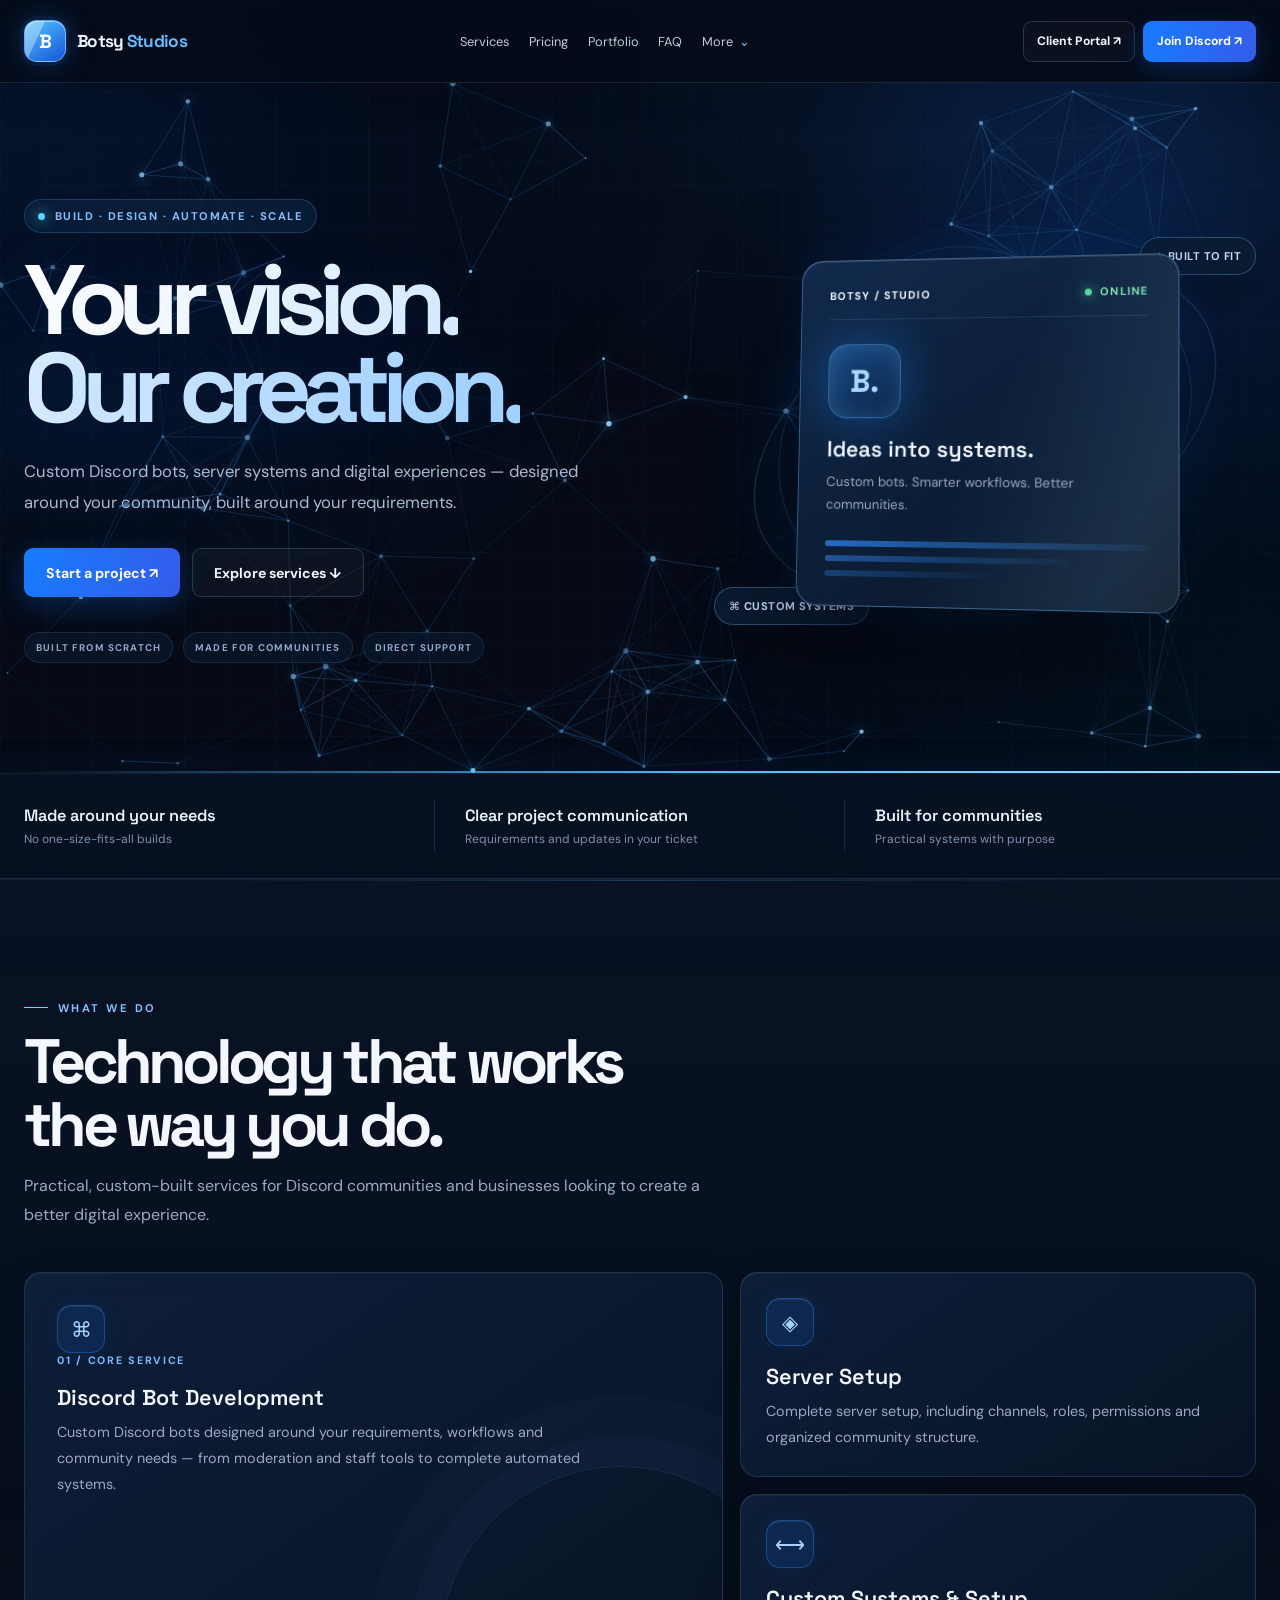
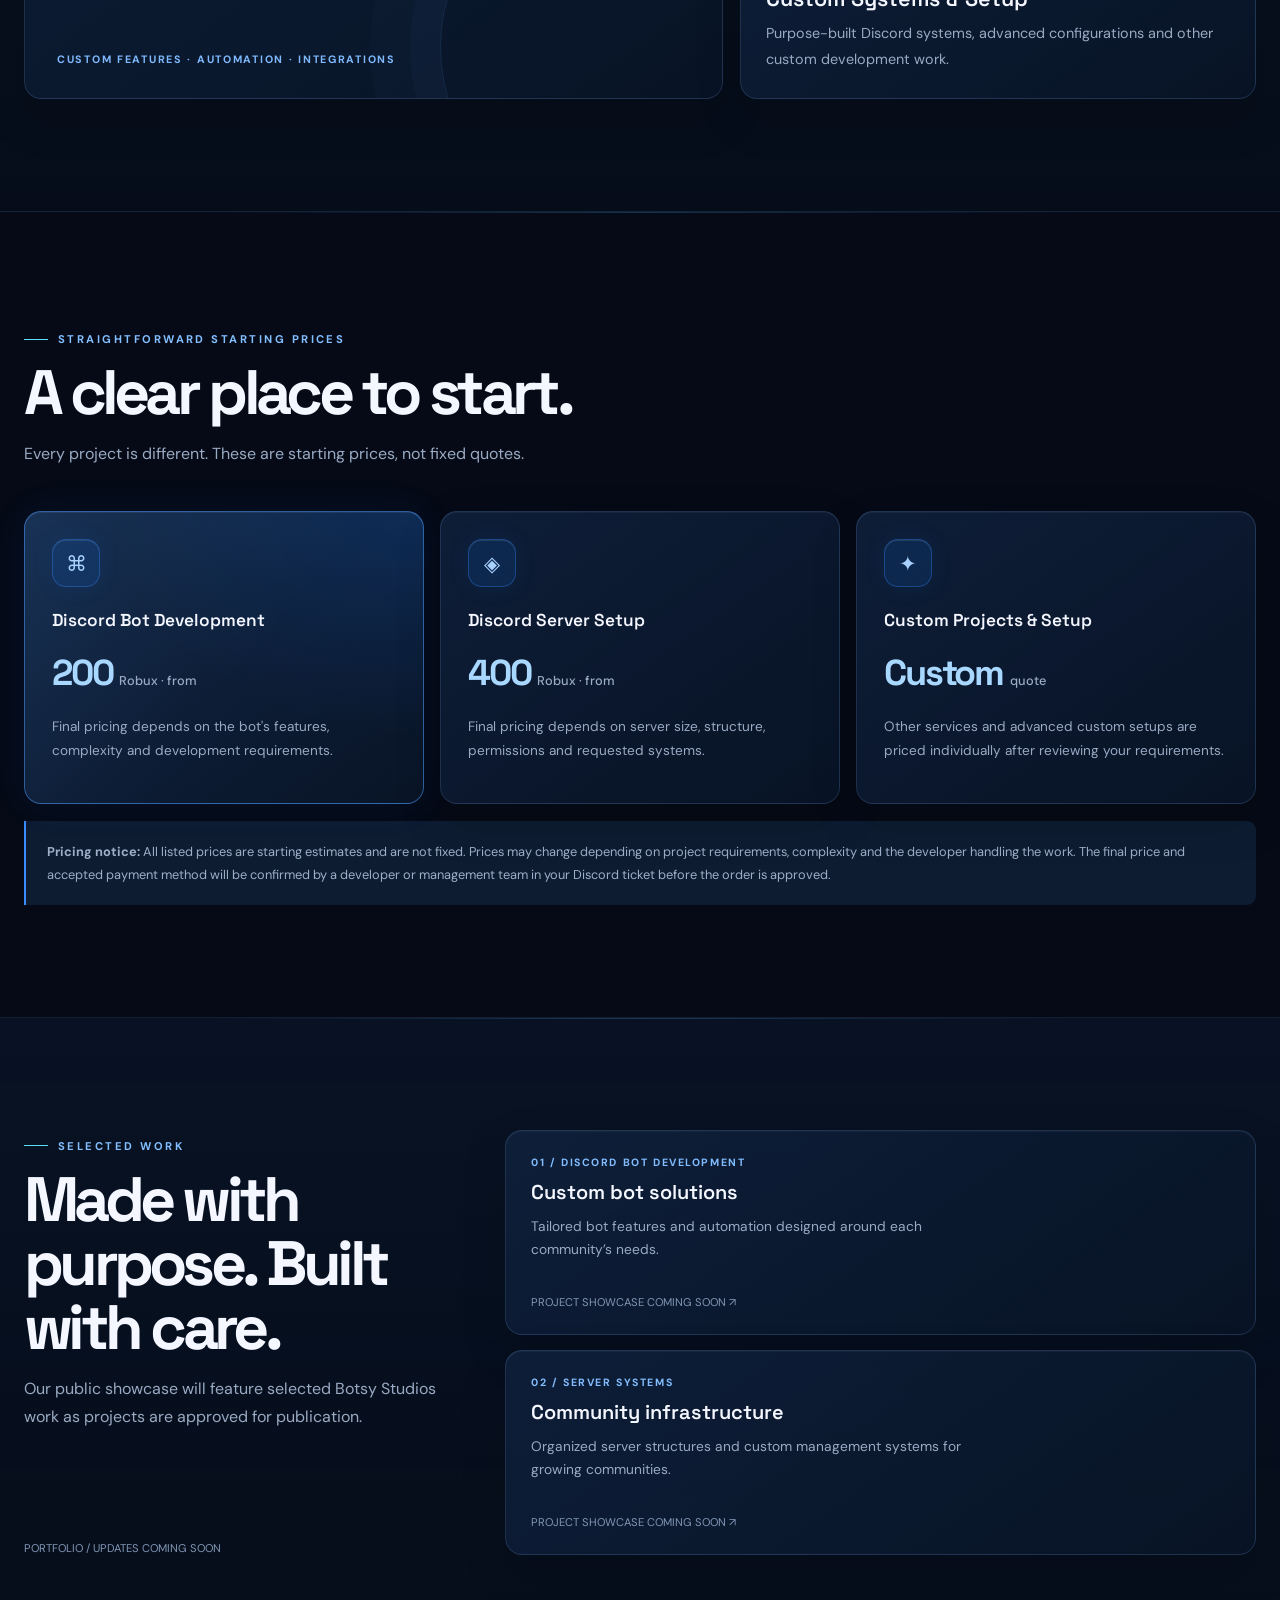
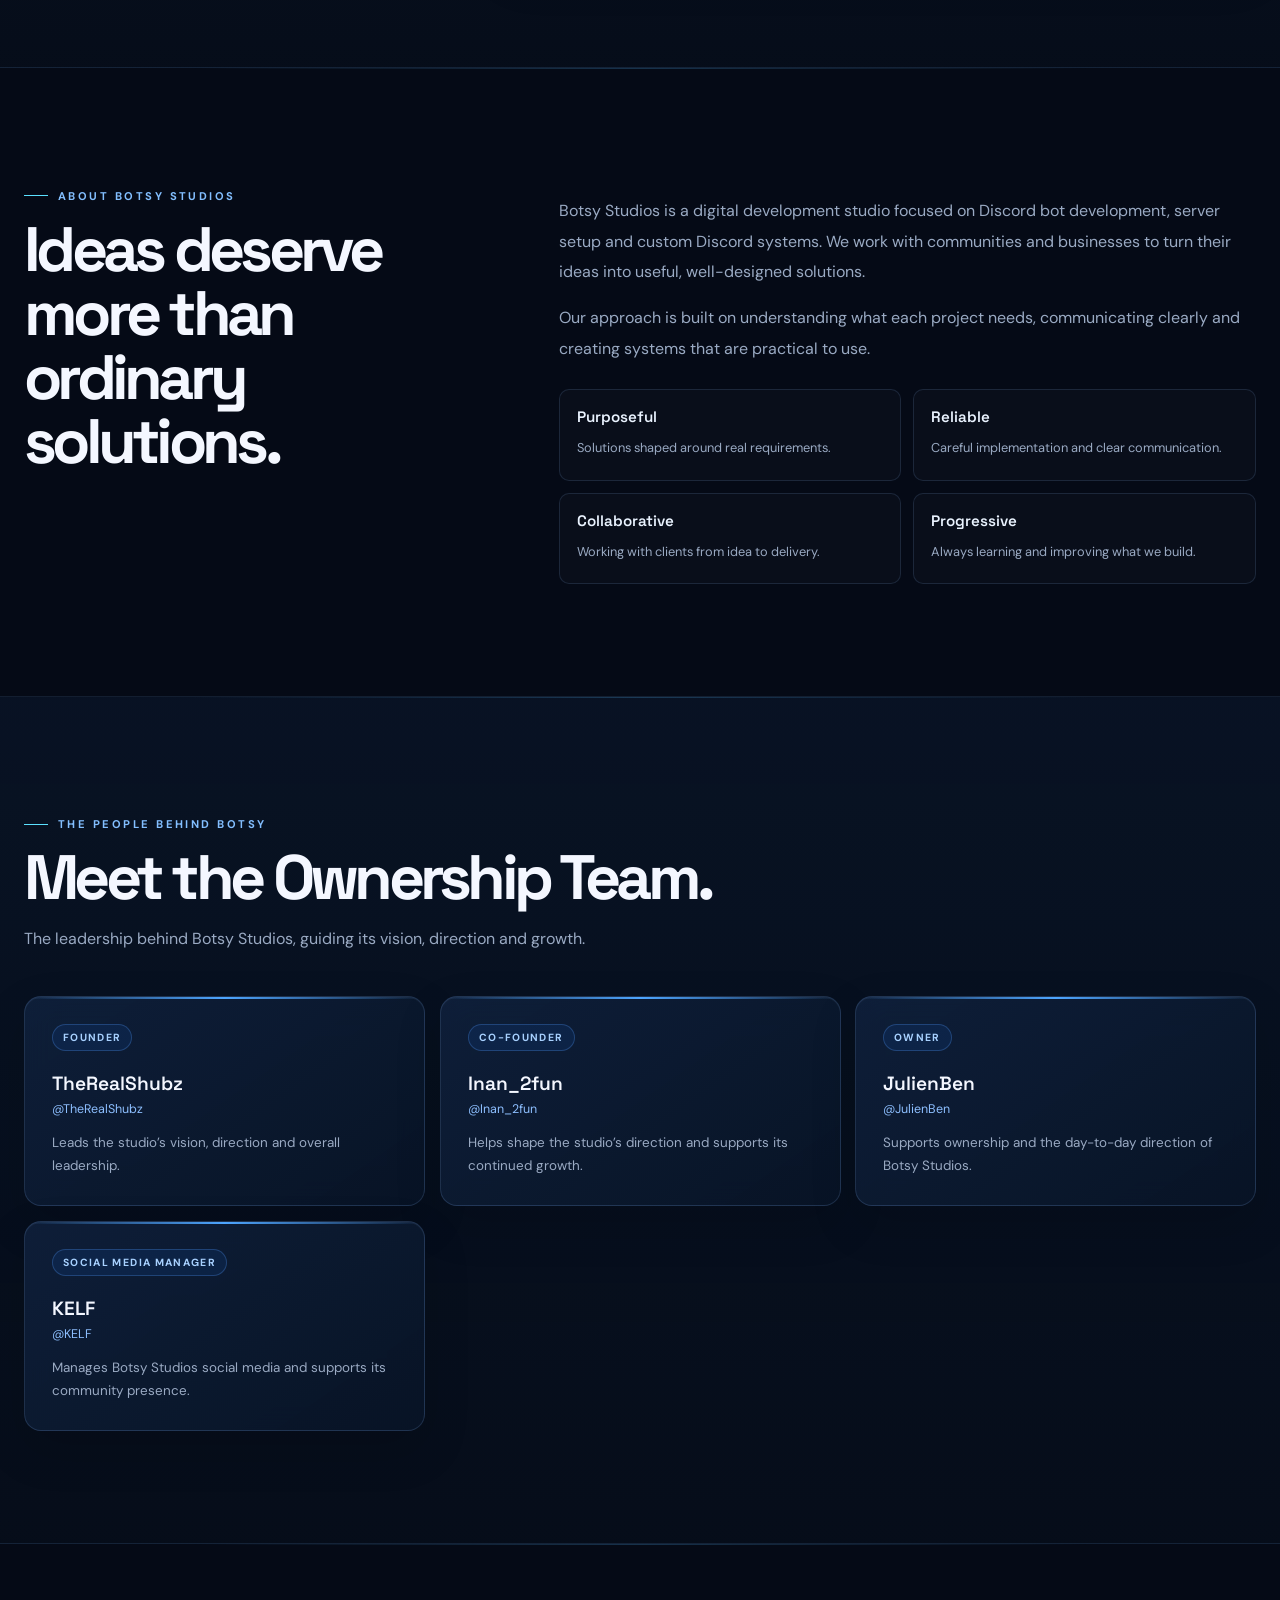
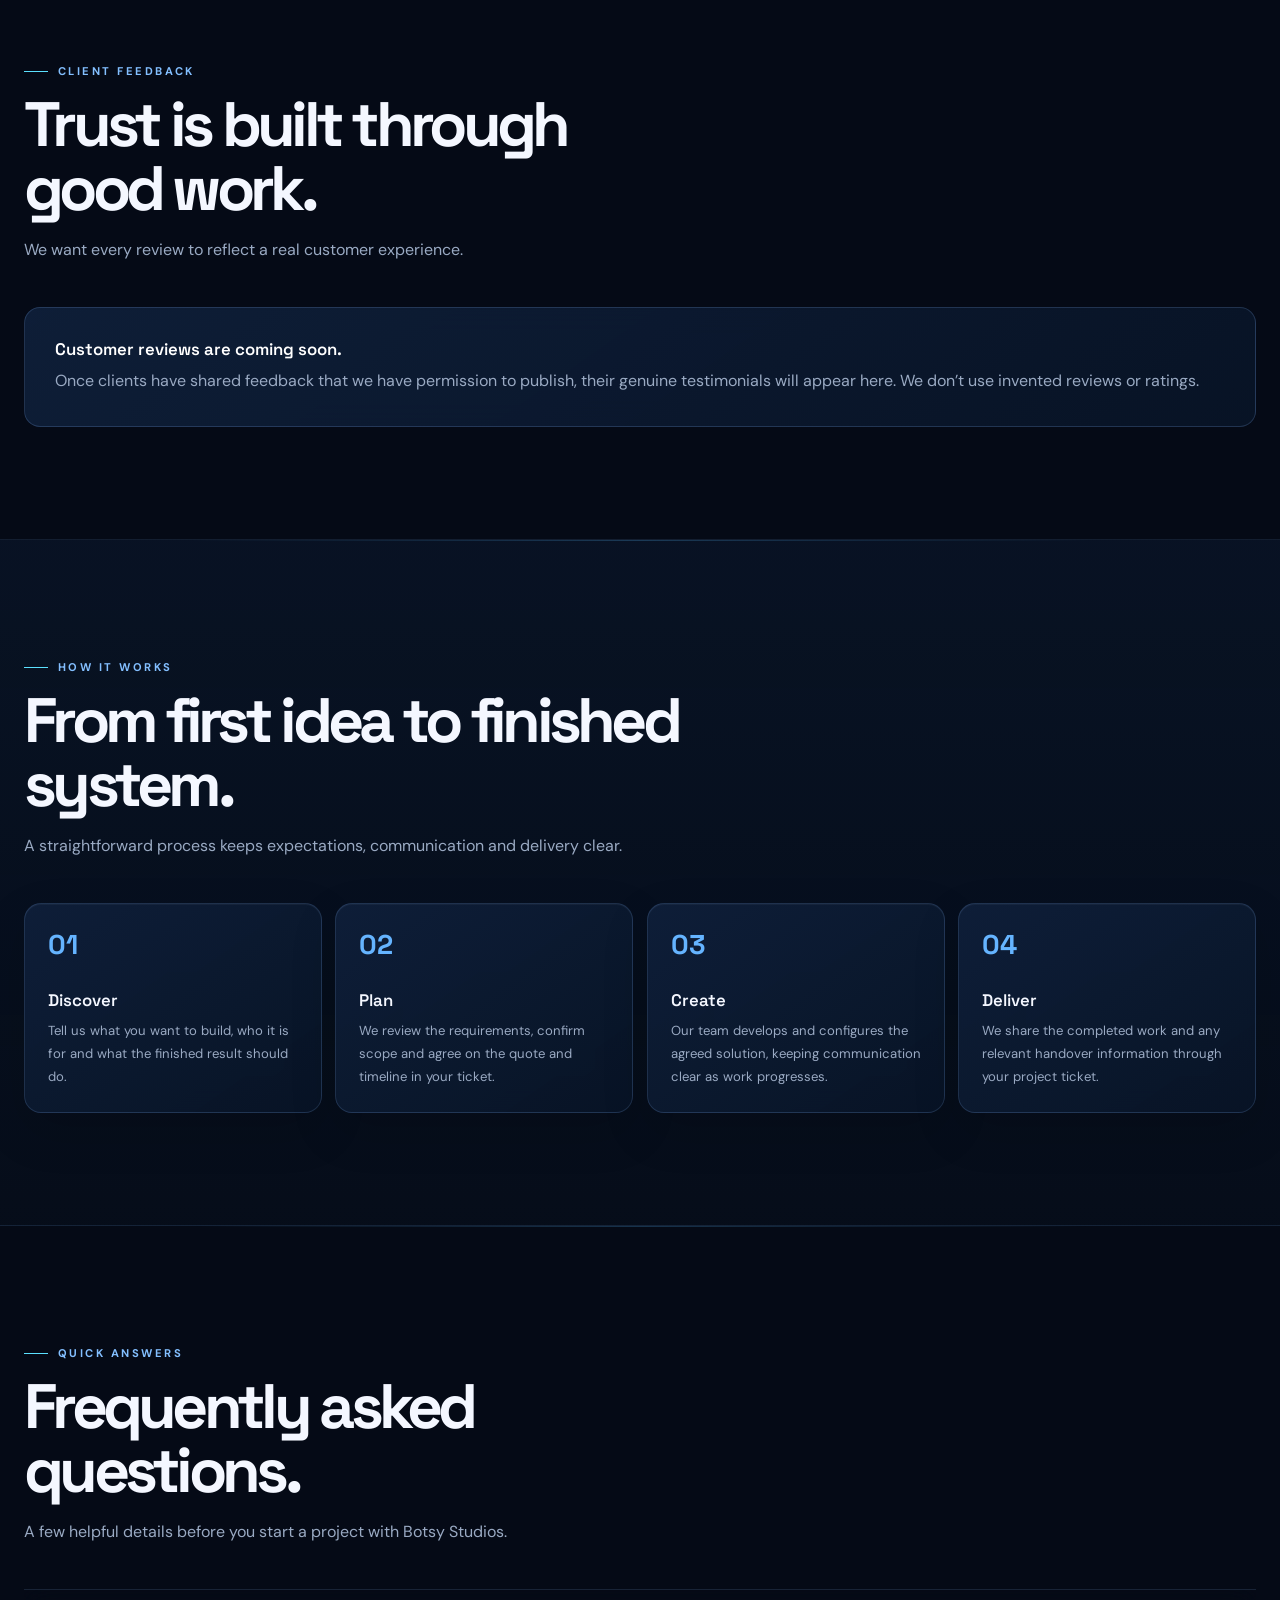
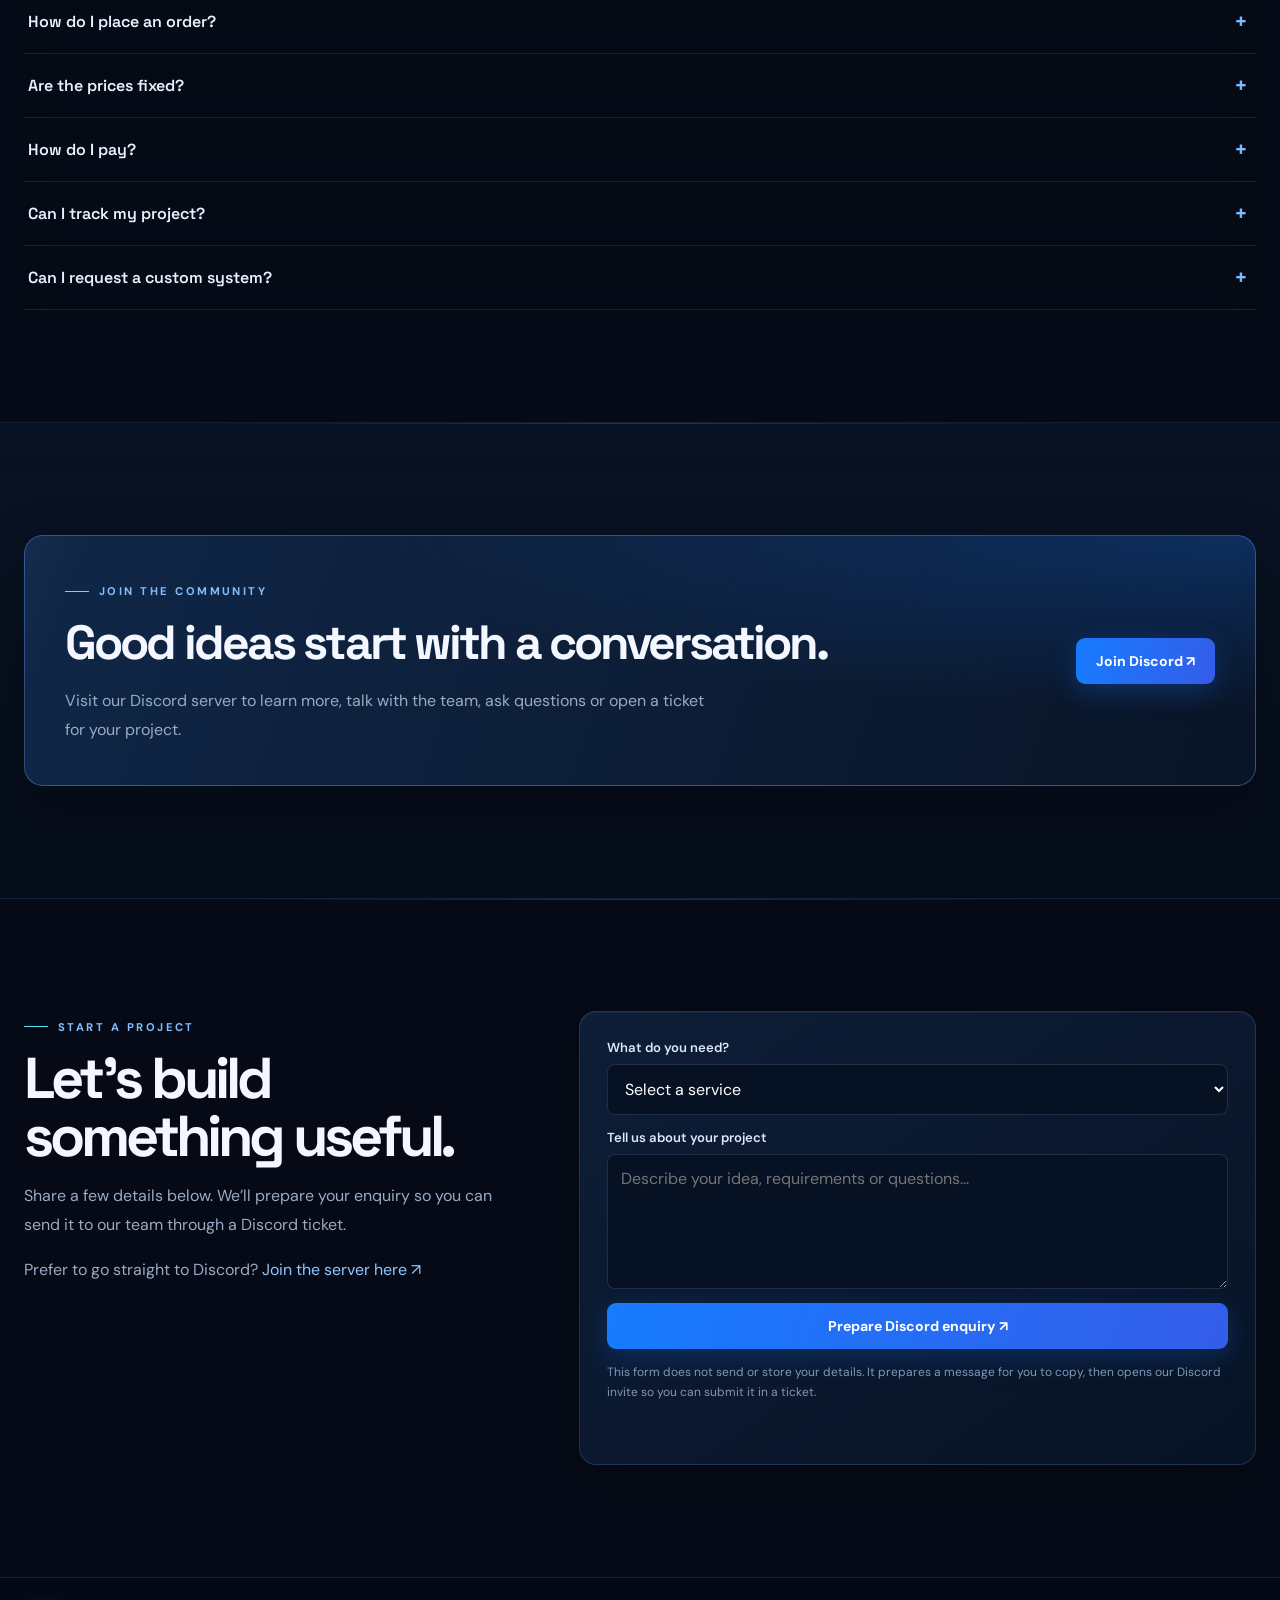
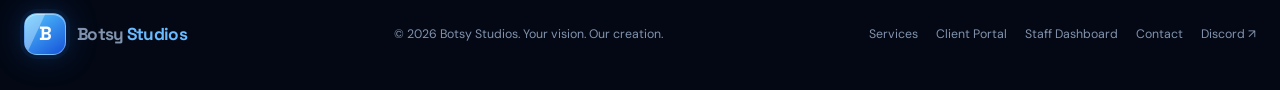
==== commit 63879def: "Redesign Botsy Studios homepage with Saphix-inspired layout" ====
--- a/index.html
+++ b/index.html
@@ -152,6 +152,78 @@
 @media(max-width:760px){.cinematic-scanlines{opacity:.07}.hero .eyebrow,.hero h1,.hero-copy,.hero .actions,.hero .micro{animation-duration:.7s}.section-head.reveal,.contact-copy.reveal{filter:none}.reveal:not(.visible){transform:translate3d(0,24px,0) scale(.99)}}
 @media(prefers-reduced-motion:reduce){.cinematic-scanlines{display:none}.hero:after,.hero .eyebrow,.hero h1,.hero-copy,.hero .actions,.hero .micro,.hero h1 .gradient,.hero .btn.primary:after,.service-main:hover:before,.service-mini:hover:before,.price-card:hover:after,.project-panel:hover:before,.leader-card:hover:after{animation:none!important}.reveal,.section-head.reveal,.contact-copy.reveal{filter:none!important;transition:none!important}.reveal:not(.visible){transform:none}}
 
+
+/* 2026 studio refresh — Saphix-inspired information architecture, original Botsy identity */
+:root{--max:1240px;--line:#8dbbff24}
+body{background-color:#050a16;background-image:radial-gradient(ellipse at 72% -5%,#1556a82c,transparent 38%),radial-gradient(ellipse at 8% 48%,#087bff10,transparent 30%),linear-gradient(#70aaff07 1px,transparent 1px),linear-gradient(90deg,#70aaff07 1px,transparent 1px);background-size:auto,auto,46px 46px,46px 46px;background-attachment:fixed}
+.header{background:#050b18d9;border-bottom-color:#80baff25;box-shadow:0 10px 35px #0002}
+.nav{height:82px;gap:22px}
+.brand{font-size:1.08rem;flex-shrink:0}
+.brand-mark{width:42px;height:42px;border:1px solid #a6d8ff80;border-radius:13px;box-shadow:0 0 0 4px #2583ff12,0 0 32px #2583ff48,inset 0 1px #ffffff70}
+.links{gap:clamp(12px,1.55vw,23px);font-size:.8rem;color:#bdcce2}
+.links>a,.nav-more>summary{transition:color .2s}
+.links>a:hover,.nav-more>summary:hover{color:#78d8ff}
+.nav-more{position:relative}
+.nav-more>summary{list-style:none;cursor:pointer;white-space:nowrap}
+.nav-more>summary::-webkit-details-marker{display:none}
+.nav-more>summary span{color:#7ebeff;margin-left:3px}
+.more-menu{position:absolute;top:calc(100% + 19px);right:-12px;z-index:120;display:grid;min-width:190px;padding:8px;border:1px solid #77b4f33b;border-radius:13px;background:#09172bf5;box-shadow:0 20px 55px #0009;backdrop-filter:blur(18px)}
+.more-menu a{padding:10px 11px;border-radius:8px;color:#b7c9e1;font-size:.78rem}
+.more-menu a:hover{background:#1677ff1b;color:#fff}
+.nav-actions{display:flex;align-items:center;gap:8px;flex-shrink:0}
+.nav-actions .btn{min-height:41px;padding:0 13px;font-size:.76rem;white-space:nowrap}
+.nav-portal{border-color:#83baff38;background:#ffffff06}
+.nav-cta{box-shadow:0 8px 26px #1677ff3b}
+.hero{min-height:690px;padding:92px 0 86px}
+.hero:before{width:780px;height:780px;right:-250px;top:-240px;background:radial-gradient(circle,#1677ff30,transparent 67%)}
+.hero-grid{grid-template-columns:1.08fr .92fr;gap:54px}
+.hero h1{font-size:clamp(3.7rem,7.7vw,7rem);max-width:760px}
+.hero-copy{max-width:570px;font-size:1.04rem}
+.hero .eyebrow{padding:9px 13px;border:1px solid #66b6ff38;border-radius:999px;background:#0b2340a8;letter-spacing:.13em}
+.hero .eyebrow:before{width:7px;height:7px;border-radius:50%;background:#55d5ff;box-shadow:0 0 13px #55d5ff}
+.actions .btn{min-height:49px;padding-inline:21px}
+.primary{background:linear-gradient(110deg,#167cff,#365be8 60%,#167cff);background-size:180% 100%;transition:background-position .35s,transform .2s,box-shadow .2s}
+.primary:hover{background-position:100% 0}
+.micro span{border-radius:999px;background:#0b1a30a8;border-color:#83baff20}
+.hero-art{min-height:510px}
+.art-ring{width:430px;border-color:#6bb7ff45;box-shadow:0 0 75px #1677ff1c,inset 0 0 65px #1677ff10}
+.art-core{width:min(100%,385px);padding:29px;border-radius:22px;background:linear-gradient(145deg,#122b4cf5,#071326f7);border-color:#82c5ff66;box-shadow:0 35px 110px #000a,0 0 65px #1677ff20,inset 0 1px #ffffff24}
+.core-symbol{width:76px;height:76px;border-radius:20px;font-size:2rem}
+.float-tag{border-radius:999px;background:#0a1b32ed;border-color:#7dbbff55;letter-spacing:.04em}
+.trust-strip{background:#081426bd;border-bottom-color:#85baff25;border-top:1px solid #85baff18;backdrop-filter:blur(12px)}
+.trust-row{grid-template-columns:repeat(3,1fr);padding:26px 0}
+.trust-item{padding:5px 30px}
+.trust-item strong{font-size:1.02rem}
+.trust-item span{font-size:.75rem}
+.section{padding:112px 0}
+.section.alt{background:linear-gradient(180deg,#0a1629b8,#07101e8c);border-color:#8bbcff18}
+.section-head h2{font-size:clamp(2.55rem,4.9vw,4.25rem)}
+.service-main,.service-mini,.price-card,.project-panel,.leader-card,.process-step,.contact-form{border-color:#8dbbff2a;background:linear-gradient(145deg,#10213ddd,#081426f2);box-shadow:0 18px 48px #0002,inset 0 1px #ffffff0a}
+.service-main,.service-mini,.price-card,.project-panel,.leader-card,.process-step{border-radius:17px}
+.service-main:hover,.service-mini:hover,.price-card:hover,.project-panel:hover,.leader-card:hover,.process-step:hover{border-color:#66b6ff82;box-shadow:0 22px 55px #0005,0 0 32px #1677ff17}
+.service-icon{border-radius:14px;box-shadow:0 0 24px #1677ff15,inset 0 1px #ffffff18}
+.price-card.featured{border-color:#4e9dff88;box-shadow:0 0 40px #1677ff12,inset 0 1px #ffffff12}
+.price{color:#a8d7ff}
+.project-panel{min-height:205px}
+.rank{border-radius:999px}
+.review-panel{border-style:solid;border-color:#8dbbff30;border-radius:16px;background:linear-gradient(145deg,#10213ddd,#081426f2)}
+.community{border-radius:19px;border-color:#69acff60;box-shadow:0 20px 55px #0004}
+.contact-form{border-radius:17px}
+footer{background:#030814;border-top-color:#8dbbff25}
+.footer-row{padding-block:5px}
+@media(max-width:1050px){.nav{gap:14px}.links{gap:12px}.nav-actions .btn{padding:0 10px;font-size:.7rem}.hero-grid{gap:28px}}
+@media(max-width:900px){.nav{height:74px}.links{gap:10px;font-size:.72rem}.nav-actions .btn{min-height:38px}.nav-portal{display:none}}
+@media(max-width:760px){
+ .nav{height:70px;gap:10px}.links{top:70px;gap:0;padding:10px 18px 18px;background:#050b18f8}
+ .links.open{display:flex}.links>a{padding:12px 4px}
+ .nav-more{padding:12px 4px}.more-menu{position:static;min-width:0;margin-top:9px;border-radius:10px;box-shadow:none;background:#0a1a30}
+ .nav-actions{margin-left:auto}.nav-actions .btn{min-height:39px;padding:0 11px;font-size:.69rem}.nav-portal{display:none}
+ .hero{padding:68px 0 54px}.hero-grid{grid-template-columns:1fr;gap:0}.hero-art{min-height:390px;margin-top:25px}.art-ring{width:300px}
+ .section{padding:76px 0}.trust-row{grid-template-columns:1fr;gap:15px}.trust-item{padding:0}
+}
+@media(max-width:420px){.brand{font-size:.92rem;gap:8px}.brand-mark{width:37px;height:37px}.nav-actions .nav-cta{padding:0 9px;font-size:.64rem}.menu{width:39px;height:39px}}
+@media(prefers-reduced-motion:reduce){.art-core,.art-ring{animation:none!important}.more-menu a,.nav-more>summary{transition:none}}
+
 </style>
 </head>
 <body>
@@ -161,13 +233,13 @@
 <header class="header"><div class="wrap nav">
 <a class="brand" href="#home" aria-label="Botsy Studios home"><span class="brand-mark">B</span><span class="brand-name">Botsy <span>Studios</span></span></a>
 <button class="menu" type="button" aria-label="Open menu" aria-expanded="false" aria-controls="nav-links">☰</button>
-<nav class="links" id="nav-links" aria-label="Main navigation"><a href="#services">Services</a><a href="#pricing">Pricing</a><a href="#portfolio">Portfolio</a><a href="#team">Team</a><a href="#reviews">Reviews</a><a href="#process">Process</a><a href="#faq">FAQ</a><a href="#community">Community</a><a href="#contact">Contact</a><a href="dashboard.html">Client Portal ↗</a><a href="staff-dashboard.html">Staff Dashboard ↗</a></nav>
-<a class="btn primary nav-cta" href="dashboard.html">Client Portal ↗</a>
+<nav class="links" id="nav-links" aria-label="Main navigation"><a href="#services">Services</a><a href="#pricing">Pricing</a><a href="#portfolio">Portfolio</a><a href="#faq">FAQ</a><details class="nav-more"><summary>More <span aria-hidden="true">⌄</span></summary><div class="more-menu"><a href="#about">About Botsy</a><a href="#team">Ownership Team</a><a href="#reviews">Reviews</a><a href="#process">How it works</a><a href="#community">Community</a><a href="#contact">Contact</a><a href="staff-dashboard.html">Staff Dashboard ↗</a></div></details></nav>
+<div class="nav-actions"><a class="btn secondary nav-portal" href="dashboard.html">Client Portal ↗</a><a class="btn primary nav-cta" href="https://discord.gg/PQXCjgDQSe" target="_blank" rel="noopener noreferrer">Join Discord ↗</a></div>
 </div></header>
 <main>
 <section class="hero" id="home"><canvas class="cinema-particles" id="cinema-particles" aria-hidden="true"></canvas><div class="wrap hero-grid">
-<div><div class="eyebrow">Independent digital development studio</div><h1><span class="gradient">Your vision.<br>Our creation.</span></h1><p class="hero-copy">We turn ideas into polished digital experiences. From custom Discord bots to complete server systems, Botsy Studios builds solutions designed around your community.</p><div class="actions"><a class="btn primary" href="#contact">Start a project ↗</a><a class="btn secondary" href="dashboard.html">Client Portal ↗</a><a class="btn secondary" href="#services">Explore what we do ↓</a></div><div class="micro"><span>CREATIVE THINKING</span><span>CUSTOM BUILDS</span><span>COMMUNITY FIRST</span></div></div>
-<div class="hero-art" role="img" aria-label="Botsy Studios digital systems artwork"><div class="art-grid"></div><div class="art-ring"></div><div class="float-tag tag-one">✦ BUILT TO FIT</div><div class="float-tag tag-two">⌘ CUSTOM SYSTEMS</div><div class="art-core"><div class="core-head"><span>BOTSY / STUDIO</span><span class="live">CREATING</span></div><div class="core-symbol">B.</div><h3>Built around your vision.</h3><p>Thoughtful design. Custom technology. Systems that work for your community.</p><div class="core-bars"><i></i><i></i><i></i></div></div></div>
+<div><div class="eyebrow">Build · Design · Automate · Scale</div><h1><span class="gradient">Your vision.<br>Our creation.</span></h1><p class="hero-copy">Custom Discord bots, server systems and digital experiences — designed around your community, built around your requirements.</p><div class="actions"><a class="btn primary" href="https://discord.gg/PQXCjgDQSe" target="_blank" rel="noopener noreferrer">Start a project ↗</a><a class="btn secondary" href="#services">Explore services ↓</a></div><div class="micro"><span>BUILT FROM SCRATCH</span><span>MADE FOR COMMUNITIES</span><span>DIRECT SUPPORT</span></div></div>
+<div class="hero-art" role="img" aria-label="Botsy Studios digital systems artwork"><div class="art-grid"></div><div class="art-ring"></div><div class="float-tag tag-one">✦ BUILT TO FIT</div><div class="float-tag tag-two">⌘ CUSTOM SYSTEMS</div><div class="art-core"><div class="core-head"><span>BOTSY / STUDIO</span><span class="live">ONLINE</span></div><div class="core-symbol">B.</div><h3>Ideas into systems.</h3><p>Custom bots. Smarter workflows. Better communities.</p><div class="core-bars"><i></i><i></i><i></i></div></div></div>
 </div></section>
 <div class="trust-strip"><div class="wrap trust-row"><div class="trust-item"><strong>Made around your needs</strong><span>No one-size-fits-all builds</span></div><div class="trust-item"><strong>Clear project communication</strong><span>Requirements and updates in your ticket</span></div><div class="trust-item"><strong>Built for communities</strong><span>Practical systems with purpose</span></div></div></div>
 <section class="section alt" id="services"><div class="wrap"><div class="section-head"><div class="eyebrow">What we do</div><h2>Technology that works the way you do.</h2><p>Practical, custom-built services for Discord communities and businesses looking to create a better digital experience.</p></div>
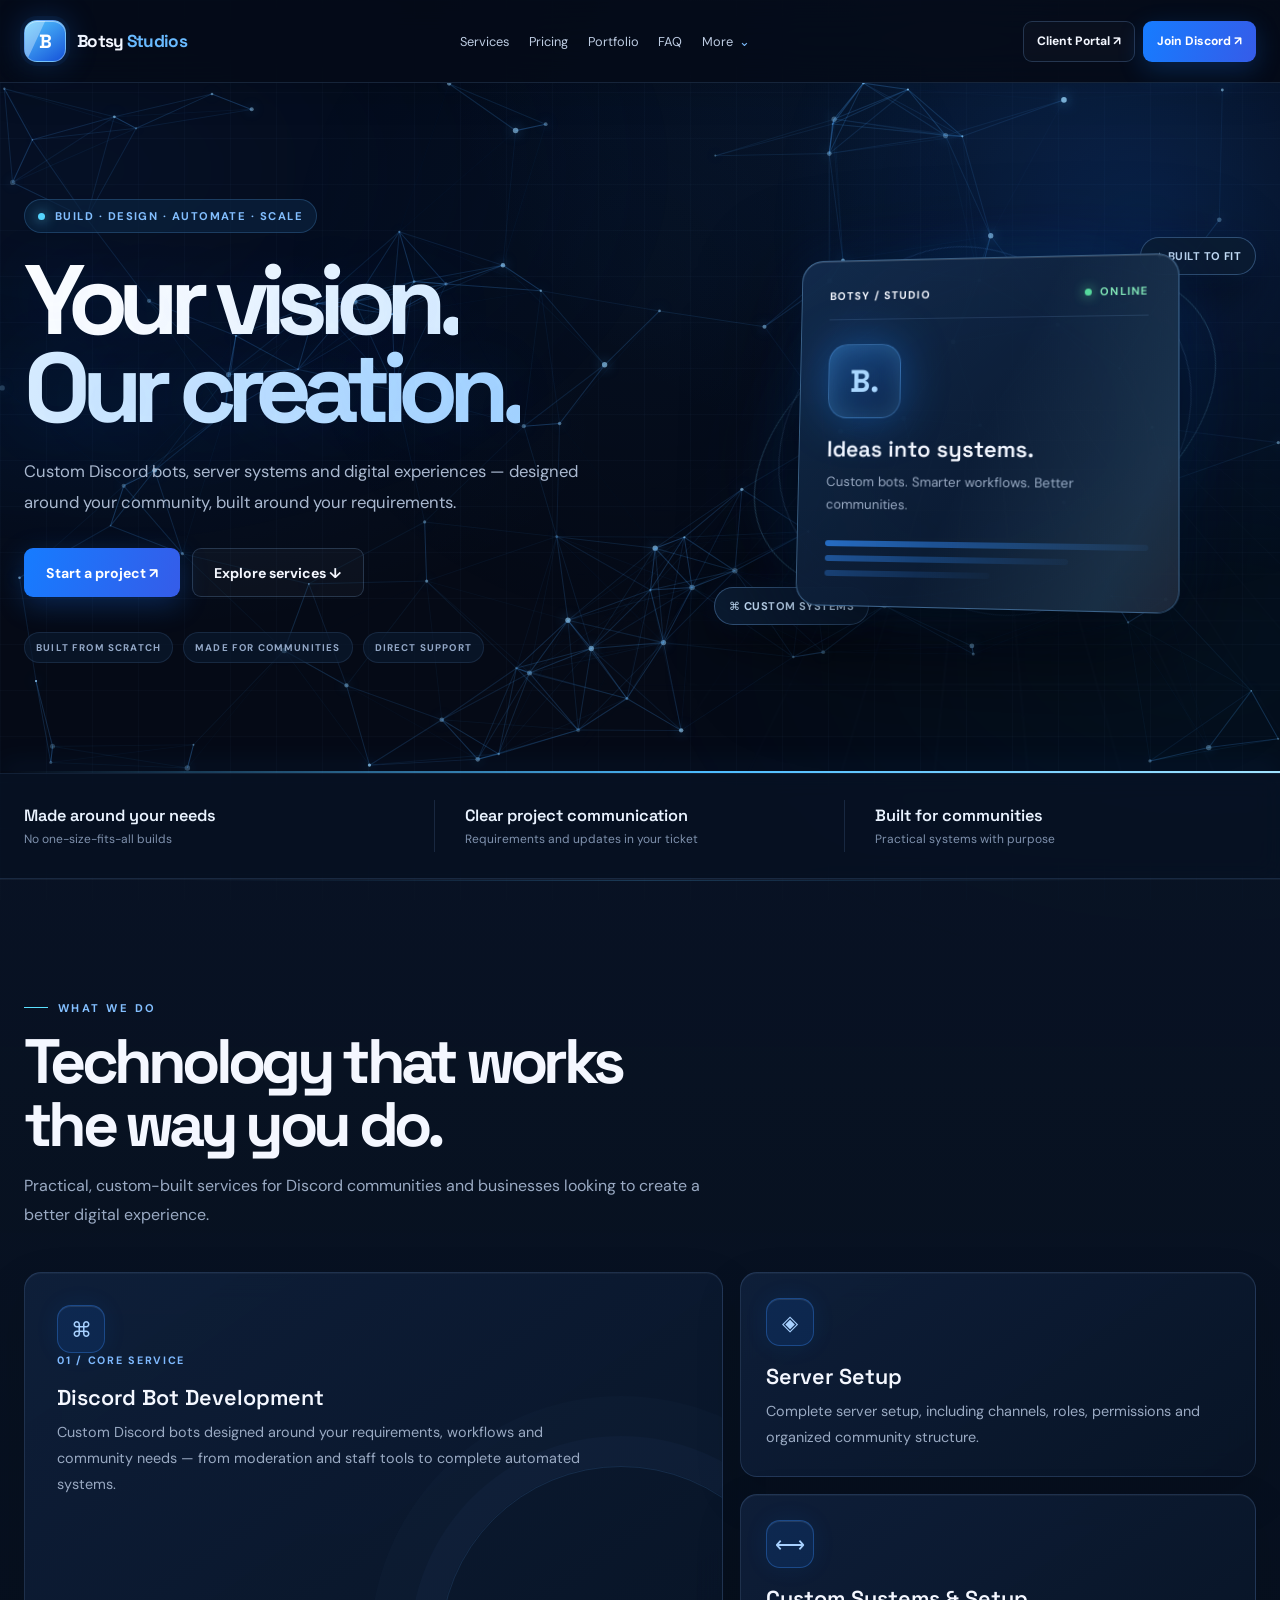
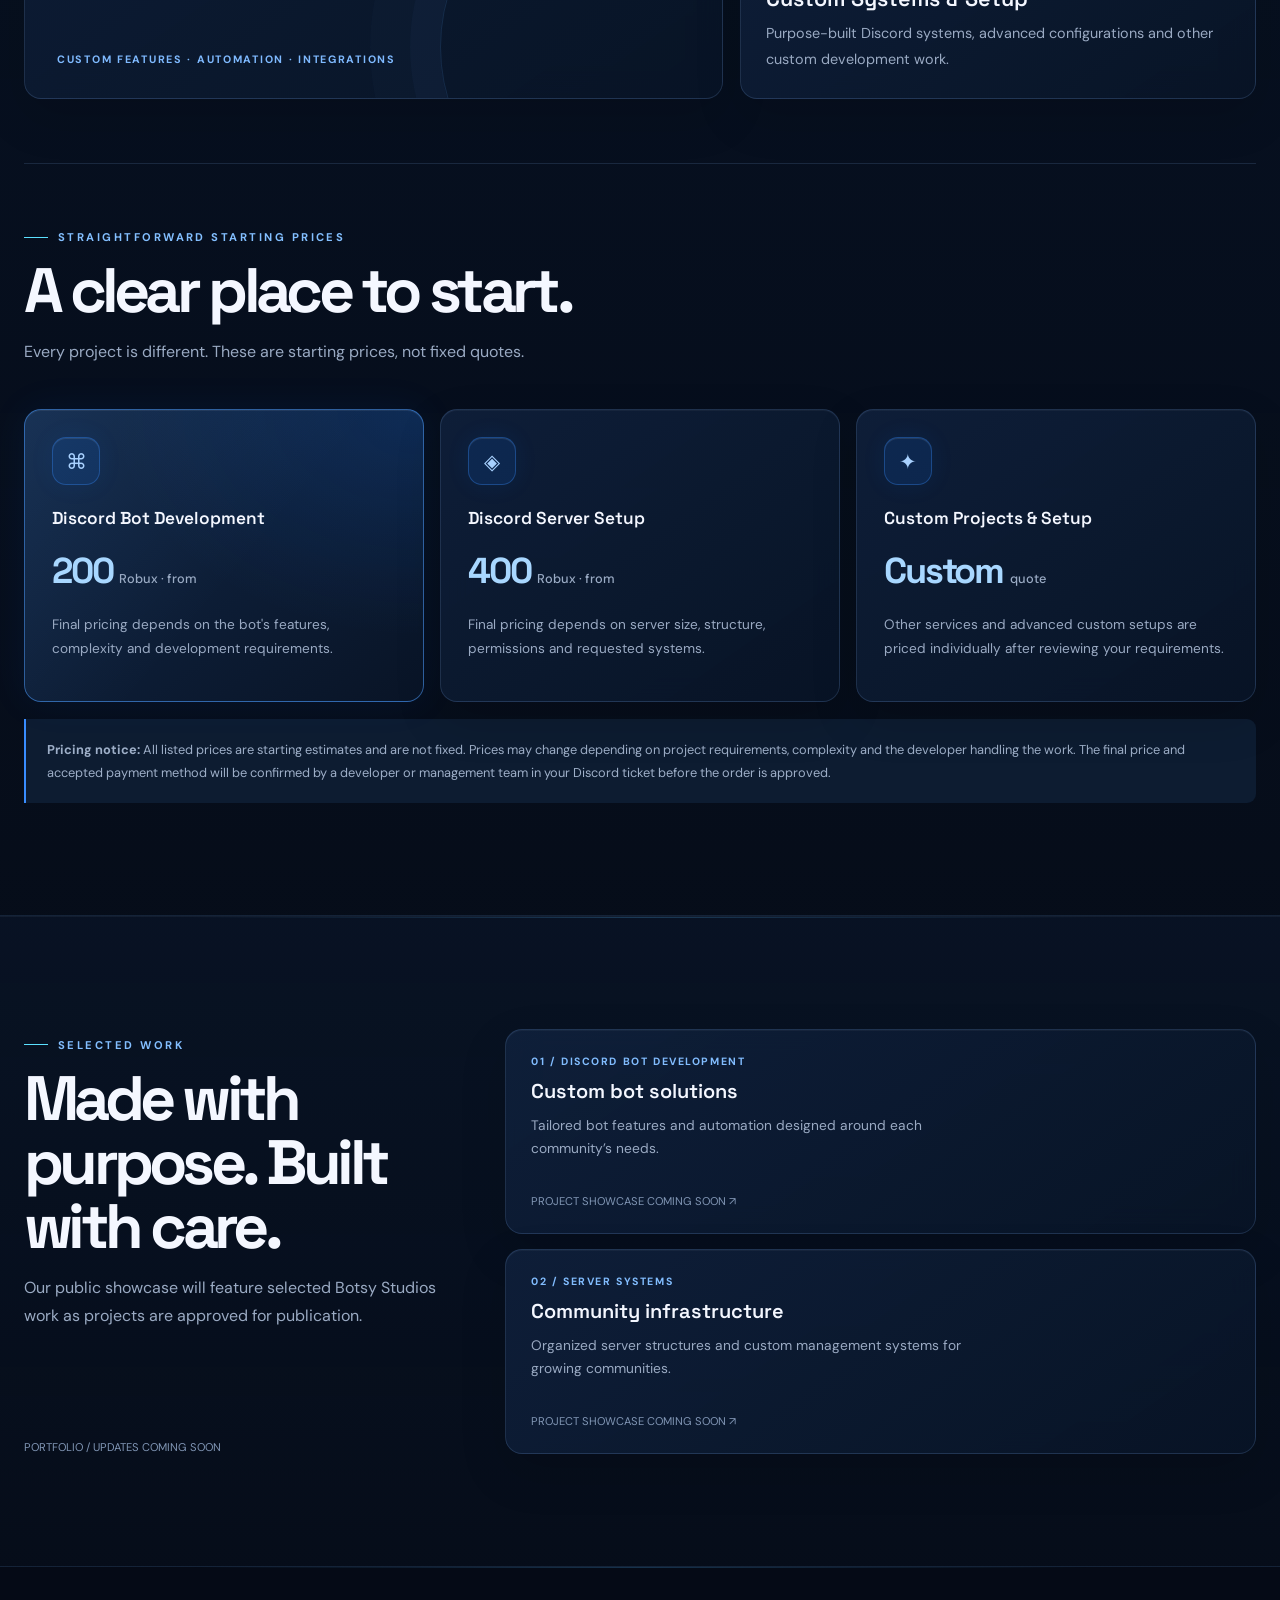
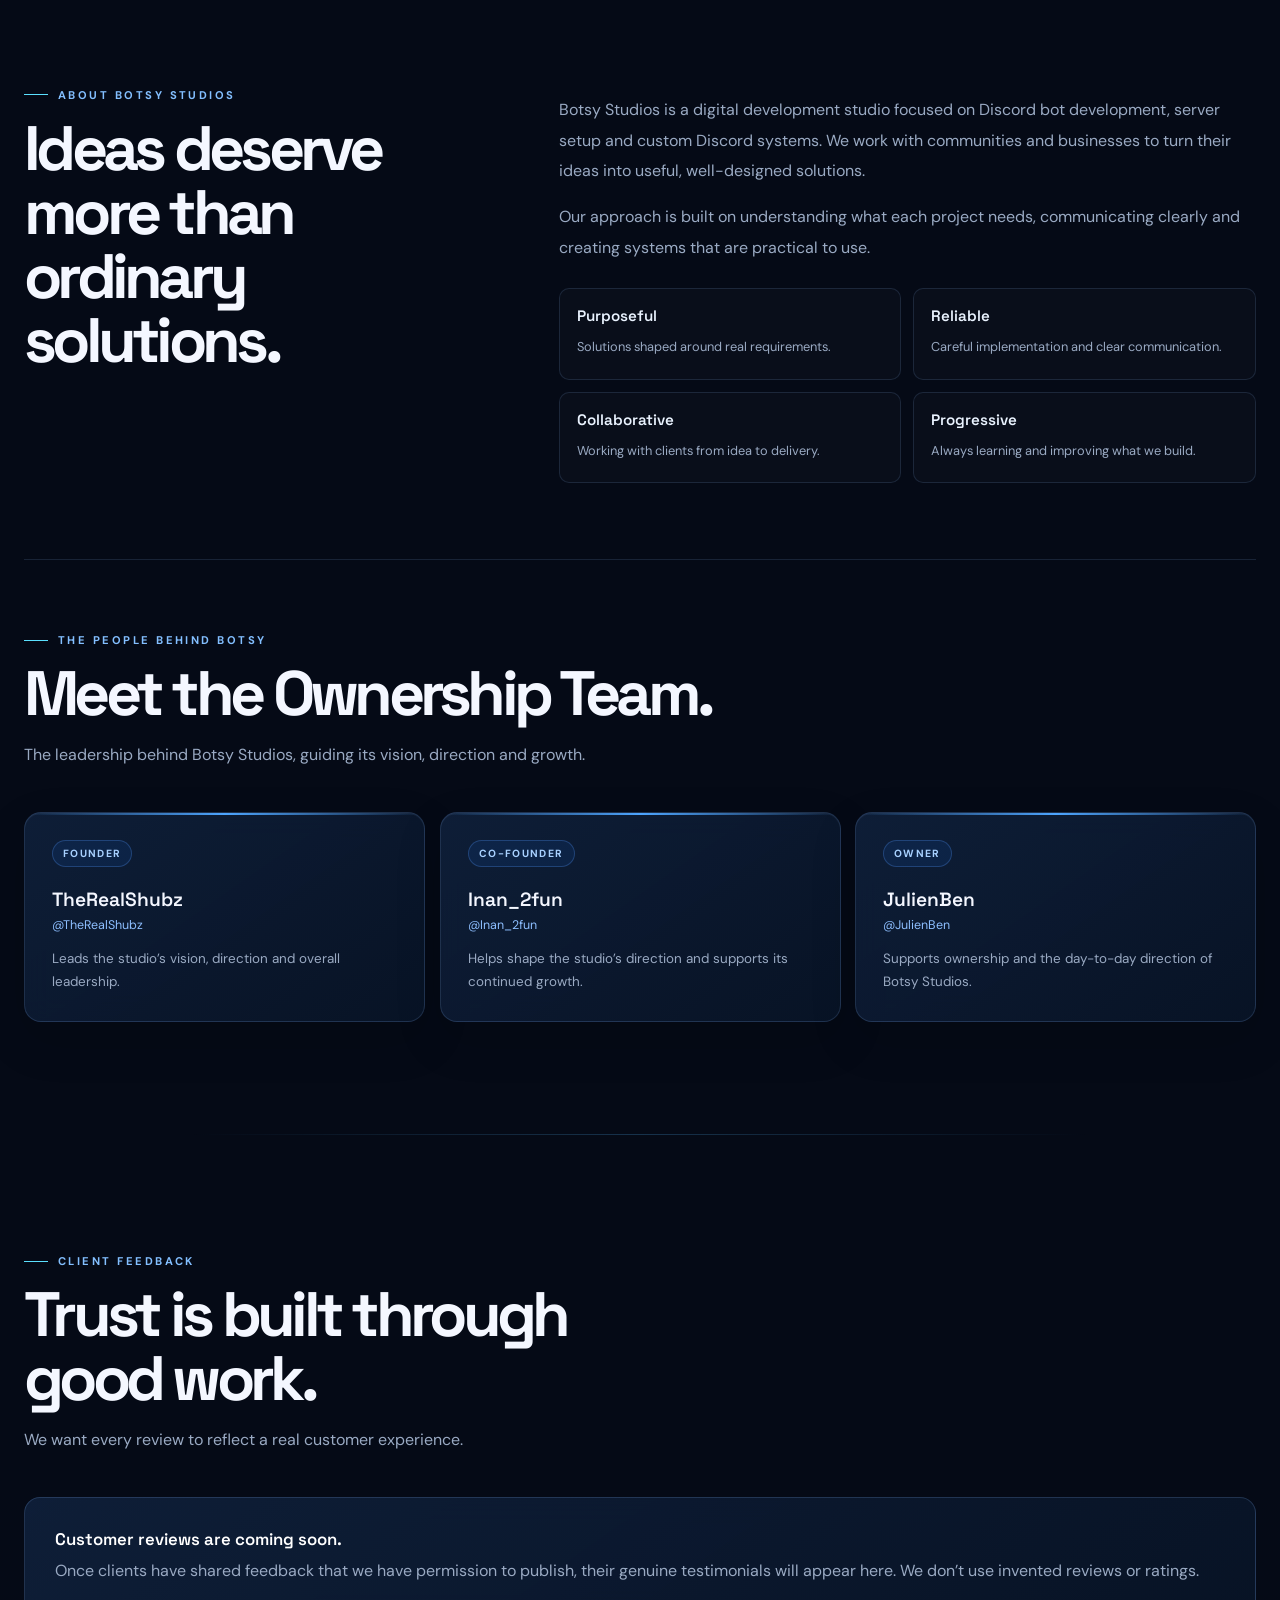
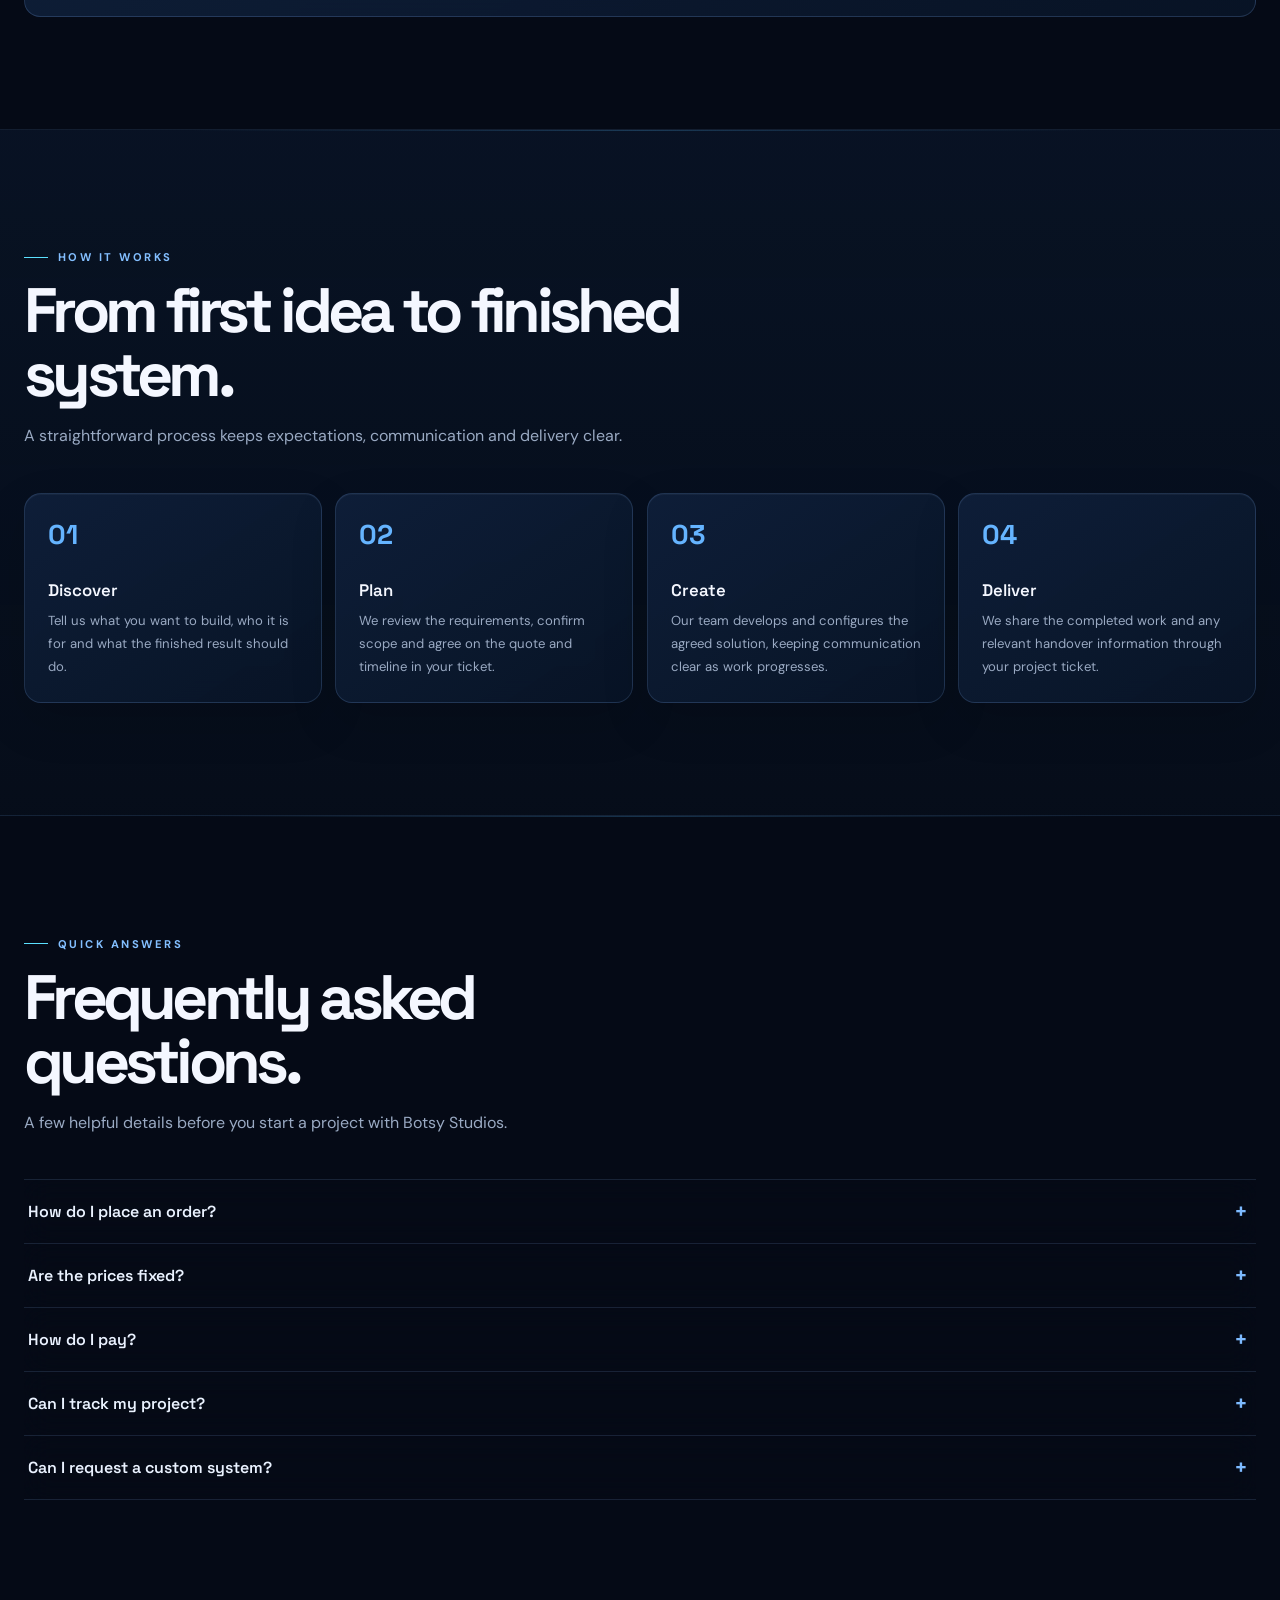
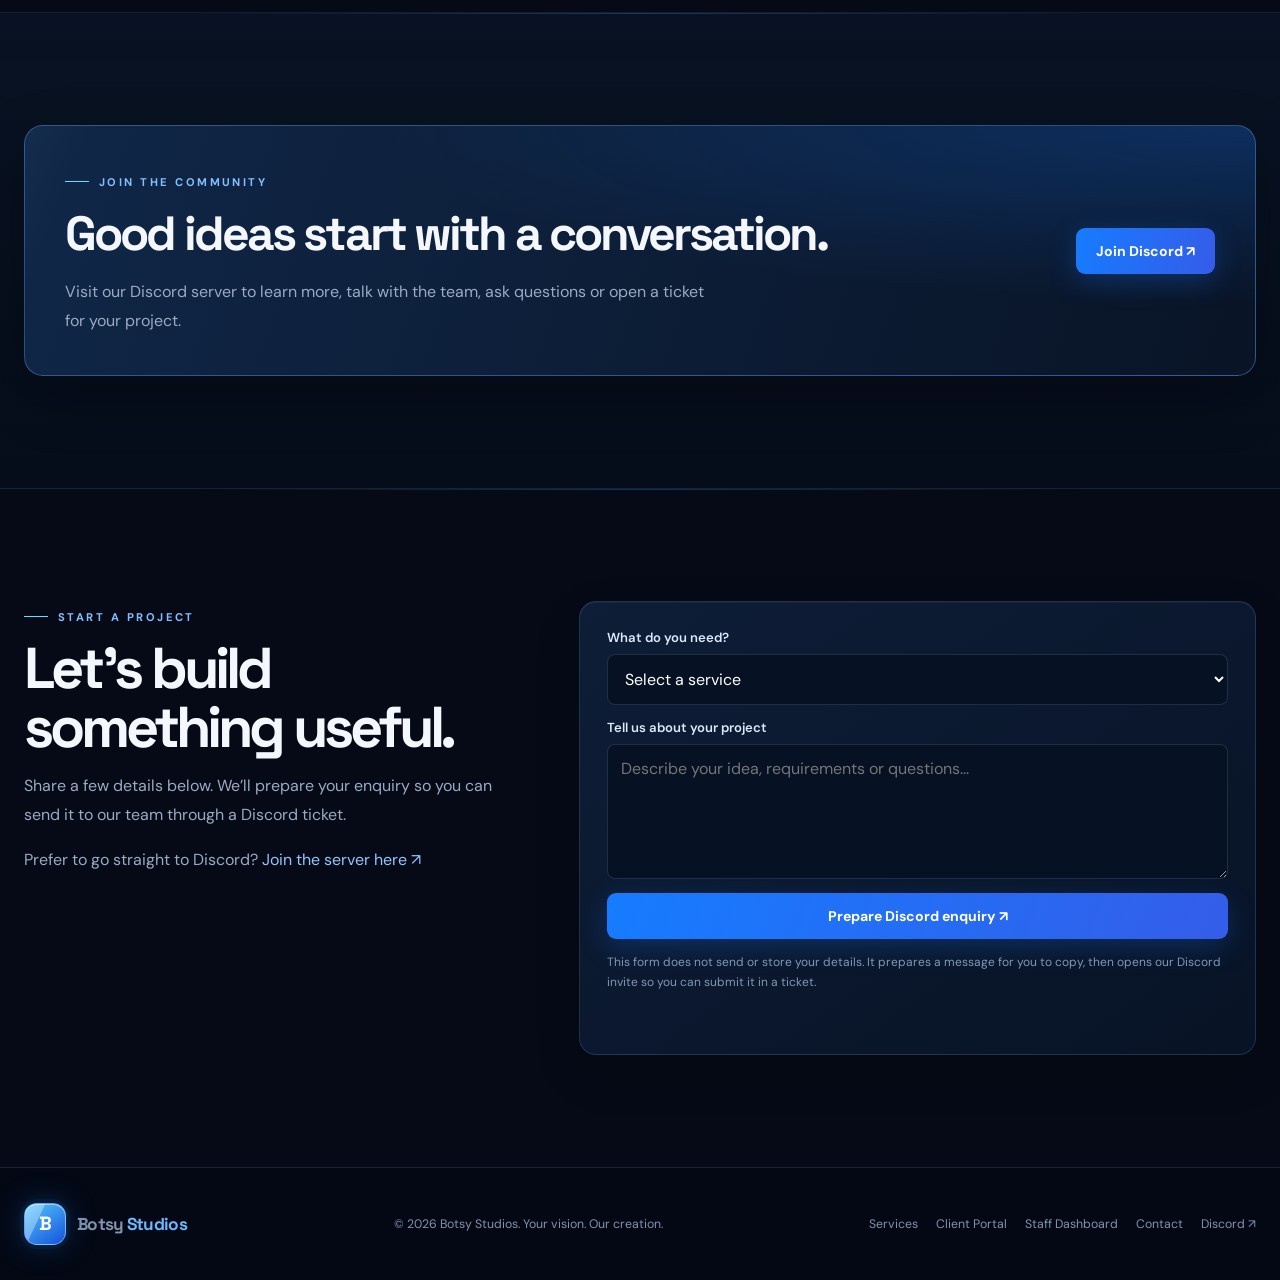
==== commit 07df2523: "Move ownership team into About and pricing into Services" ====
--- a/index.html
+++ b/index.html
@@ -23,7 +23,7 @@
 .section{padding:100px 0}.section.alt{border-block:1px solid #9ab9e514;background:linear-gradient(180deg,#0b1629b0,#07101e80)}.section-head{max-width:690px;margin-bottom:42px}.section-head h2{margin:15px 0;font:700 clamp(2.4rem,4.8vw,4rem)/1.02 "Space Grotesk";letter-spacing:-.07em}.section-head p{margin:0;color:var(--muted);line-height:1.8}.service-layout{display:grid;grid-template-columns:1.15fr .85fr;gap:17px}.service-main,.service-mini{position:relative;overflow:hidden;border:1px solid var(--line);border-radius:15px;background:linear-gradient(145deg,#10213bdd,#091426e8);transition:.25s}.service-main{min-height:330px;display:flex;flex-direction:column;justify-content:space-between;padding:32px}.service-main:after{position:absolute;right:-80px;bottom:-130px;width:360px;height:360px;border:1px solid #5baaff24;border-radius:50%;box-shadow:0 0 0 30px #5baaff08,0 0 0 70px #5baaff05;content:""}.service-side{display:grid;gap:17px}.service-mini{min-height:156px;padding:25px}.service-main:hover,.service-mini:hover,.price-card:hover,.project-panel:hover,.leader-card:hover{transform:translateY(-5px);border-color:#61aaff88;box-shadow:0 20px 55px #0005,0 0 25px #1677ff16}.service-icon{width:48px;height:48px;display:grid;place-items:center;border:1px solid #398dff55;border-radius:13px;background:#1677ff20;color:#a8d1ff;font-size:1.3rem}.service-main h3,.service-mini h3{margin:17px 0 9px;font:600 1.35rem "Space Grotesk"}.service-main p,.service-mini p{max-width:530px;margin:0;color:var(--muted);font-size:.9rem;line-height:1.8}.service-kicker{color:#7fbaff;font-size:.67rem;font-weight:700;letter-spacing:.16em;text-transform:uppercase}
 .price-grid{display:grid;grid-template-columns:repeat(3,1fr);gap:16px}.price-card{position:relative;min-height:290px;padding:27px;border:1px solid var(--line);border-radius:14px;background:linear-gradient(145deg,#10213ddd,#091426);transition:.25s}.price-card.featured{border-color:#398dff88;background:radial-gradient(ellipse at 100% 0,#1677ff26,transparent 55%),linear-gradient(145deg,#112849,#091426)}.price-card .service-icon{margin-bottom:22px}.price-card h3{margin:0 0 12px;font:600 1.08rem "Space Grotesk"}.price{margin:19px 0;color:#a9d3ff;font:700 2.25rem "Space Grotesk";letter-spacing:-.06em}.price small{color:#9aabc4;font:500 .8rem "DM Sans";letter-spacing:0}.price-card p{color:var(--muted);font-size:.85rem;line-height:1.75}.price-note{margin-top:17px;padding:19px 21px;border-left:2px solid #398dff;border-radius:0 9px 9px 0;background:#0d1c31;color:#9eafc8;font-size:.8rem;line-height:1.8}.portfolio-layout{display:grid;grid-template-columns:.75fr 1.25fr;gap:30px;align-items:stretch}.portfolio-intro{display:flex;flex-direction:column;justify-content:space-between}.portfolio-intro .section-head{margin:0}.project-stack{display:grid;gap:15px}.project-panel{min-height:185px;display:flex;flex-direction:column;justify-content:space-between;padding:25px;border:1px solid var(--line);border-radius:13px;background:radial-gradient(ellipse at 100% 0,#1677ff2b,transparent 48%),#0c192d;transition:.25s}.project-panel h3{margin:10px 0;font:600 1.25rem "Space Grotesk"}.project-panel p{max-width:470px;margin:0;color:var(--muted);font-size:.86rem;line-height:1.7}.project-label{color:#82bdff;font-size:.66rem;font-weight:700;letter-spacing:.15em;text-transform:uppercase}.coming{margin-top:20px;color:#8196b5;font-size:.7rem}
 .about-grid{display:grid;grid-template-columns:.8fr 1.2fr;gap:70px}.about-copy{color:var(--muted);line-height:1.9}.values{display:grid;grid-template-columns:1fr 1fr;gap:12px;margin-top:25px}.value{padding:17px;border:1px solid var(--line);border-radius:10px;background:#ffffff05}.value strong{display:block;margin-bottom:6px;color:#eaf3ff;font:600 .95rem "Space Grotesk"}.value span{color:var(--muted);font-size:.8rem;line-height:1.6}
-.team-grid{display:grid;grid-template-columns:repeat(3,1fr);gap:15px}.leader-card{position:relative;overflow:hidden;padding:27px;border:1px solid var(--line);border-radius:13px;background:linear-gradient(145deg,#10213ddd,#091426);transition:.25s}.leader-card:before{position:absolute;top:0;left:0;width:100%;height:2px;background:linear-gradient(90deg,transparent,#4da5ff,transparent);content:""}.rank{display:inline-block;margin:0 0 20px;padding:6px 10px;border:1px solid #579fff44;border-radius:4px;background:#1677ff18;color:#a8d1ff;font-size:.65rem;font-weight:700;letter-spacing:.13em;text-transform:uppercase}.leader-card h3{margin:0 0 5px;font:600 1.2rem "Space Grotesk"}.username{margin:0 0 15px;color:#8dbfff;font-size:.78rem}.leader-card p:last-child{margin:0;color:var(--muted);font-size:.84rem;line-height:1.7}
+.team-grid{display:grid;grid-template-columns:repeat(3,1fr);gap:15px}.pricing-block{margin-top:64px;padding-top:58px;border-top:1px solid var(--line)}.ownership-block{margin-top:76px;padding-top:65px;border-top:1px solid var(--line)}.leader-card{position:relative;overflow:hidden;padding:27px;border:1px solid var(--line);border-radius:13px;background:linear-gradient(145deg,#10213ddd,#091426);transition:.25s}.leader-card:before{position:absolute;top:0;left:0;width:100%;height:2px;background:linear-gradient(90deg,transparent,#4da5ff,transparent);content:""}.rank{display:inline-block;margin:0 0 20px;padding:6px 10px;border:1px solid #579fff44;border-radius:4px;background:#1677ff18;color:#a8d1ff;font-size:.65rem;font-weight:700;letter-spacing:.13em;text-transform:uppercase}.leader-card h3{margin:0 0 5px;font:600 1.2rem "Space Grotesk"}.username{margin:0 0 15px;color:#8dbfff;font-size:.78rem}.leader-card p:last-child{margin:0;color:var(--muted);font-size:.84rem;line-height:1.7}
 .review-panel{padding:30px;border:1px dashed #6a9bd75c;border-radius:13px;background:#0c1a2d;color:var(--muted);line-height:1.8}.review-panel strong{display:block;margin-bottom:7px;color:white;font:600 1.05rem "Space Grotesk"}
 .process-grid{display:grid;grid-template-columns:repeat(4,1fr);gap:13px;counter-reset:steps}.process-step{min-height:205px;padding:23px;border:1px solid var(--line);border-radius:12px;background:#0c192c;counter-increment:steps;transition:.25s}.process-step:before{display:block;margin-bottom:27px;color:#65b4ff;font:700 1.7rem "Space Grotesk";content:"0" counter(steps)}.process-step h3{margin:0 0 9px;font:600 1.05rem "Space Grotesk"}.process-step p{margin:0;color:var(--muted);font-size:.82rem;line-height:1.75}
 .faq-list{border-top:1px solid var(--line)}.faq-list details{border-bottom:1px solid var(--line)}.faq-list summary{position:relative;padding:21px 48px 21px 4px;list-style:none;cursor:pointer;color:#eaf2ff;font:600 1rem "Space Grotesk"}.faq-list summary::-webkit-details-marker{display:none}.faq-list summary:after{position:absolute;right:8px;top:17px;color:#7dbaff;font-size:1.4rem;content:"+"}.faq-list details[open] summary:after{content:"−"}.faq-answer{max-width:760px;padding:0 40px 21px 4px;color:var(--muted);font-size:.9rem;line-height:1.8}
@@ -35,7 +35,7 @@
 #botsy-loader{position:fixed;inset:0;z-index:9999;display:grid;place-items:center;background:radial-gradient(ellipse at center,#10284a,#071326 45%,#030916);transition:opacity .4s,visibility .4s}#botsy-loader.is-hidden{opacity:0;visibility:hidden;pointer-events:none}.loader-inner{display:grid;justify-items:center;gap:17px}.loader-emblem{position:relative;width:100px;height:100px;display:grid;place-items:center}.loader-emblem:before,.loader-emblem:after{position:absolute;inset:1px;border:2px solid transparent;border-top-color:#65c8ff;border-right-color:#2583ff;border-radius:50%;content:"";animation:spin 1.3s linear infinite}.loader-emblem:after{inset:10px;border-width:1px;border-top-color:white;border-left-color:#55d5ff;animation-duration:2s;animation-direction:reverse}.loader-core{width:62px;height:62px;display:grid;place-items:center;border:1px solid #8ccaff88;border-radius:17px;background:linear-gradient(145deg,#248fff,#123c9c);box-shadow:0 0 35px #1677ff77;color:white;font:700 1.2rem "Space Grotesk"}.loader-name{font:700 .8rem "Space Grotesk";letter-spacing:.2em}.loader-name span{color:#75baff}.loader-caption{color:#829cbd;font-size:.65rem;letter-spacing:.13em;text-transform:uppercase}@keyframes spin{to{transform:rotate(360deg)}}@keyframes float{50%{transform:translateY(-12px) rotate(1deg)}}@keyframes orbit{to{transform:rotate(335deg) scaleY(.76)}}
 .art-core{animation:float 6s ease-in-out infinite}.art-ring{animation:orbit 34s linear infinite}
 @media(max-width:1000px){.links{gap:12px;font-size:.74rem}.hero-grid{gap:25px}.hero{min-height:620px}.art-ring{width:330px}.service-layout{grid-template-columns:1fr}.service-side{grid-template-columns:1fr 1fr}.process-grid{grid-template-columns:repeat(2,1fr)}}
-@media(max-width:760px){.wrap{width:calc(100% - 36px)}.nav{height:70px}.menu{display:grid;place-items:center;width:42px;height:42px;border:1px solid var(--line);border-radius:9px;background:#0c192c;color:white}.links{position:absolute;top:70px;left:0;right:0;display:none;align-items:stretch;gap:0;padding:8px 18px 17px;border-bottom:1px solid var(--line);background:#050b18f7}.links.open{display:flex;flex-direction:column}.links a{padding:12px 4px}.nav-cta{display:inline-flex;min-height:40px;padding:0 12px;font-size:.72rem;white-space:nowrap}.hero{min-height:0;padding:72px 0 52px}.hero-grid{grid-template-columns:1fr;gap:0}.hero h1{font-size:clamp(3.4rem,15vw,5rem)}.hero-copy{font-size:.98rem}.actions .btn{flex:1 1 auto}.hero-art{min-height:370px;margin-top:18px}.art-ring{width:290px}.art-core{width:min(100%,330px)}.tag-one{right:-2px}.tag-two{left:-2px}.trust-row{grid-template-columns:1fr;gap:13px;padding:18px 0}.trust-item,.trust-item:first-child{padding:0;border:0}.section{padding:70px 0}.section-head{margin-bottom:28px}.section-head h2{font-size:2.55rem}.service-side{grid-template-columns:1fr}.service-main{min-height:280px;padding:25px}.service-mini{min-height:0;padding:23px}.price-grid,.team-grid{grid-template-columns:1fr}.price-card{min-height:0}.portfolio-layout,.about-grid,.contact-grid{grid-template-columns:1fr;gap:28px}.portfolio-intro{gap:20px}.project-panel{min-height:165px}.values{grid-template-columns:1fr 1fr}.community{align-items:flex-start;flex-direction:column;padding:27px}.community .btn{width:100%}.footer-row{align-items:flex-start;flex-direction:column}.footer-links{gap:14px}.contact-form{padding:21px}}
+@media(max-width:760px){.wrap{width:calc(100% - 36px)}.nav{height:70px}.menu{display:grid;place-items:center;width:42px;height:42px;border:1px solid var(--line);border-radius:9px;background:#0c192c;color:white}.links{position:absolute;top:70px;left:0;right:0;display:none;align-items:stretch;gap:0;padding:8px 18px 17px;border-bottom:1px solid var(--line);background:#050b18f7}.links.open{display:flex;flex-direction:column}.links a{padding:12px 4px}.nav-cta{display:inline-flex;min-height:40px;padding:0 12px;font-size:.72rem;white-space:nowrap}.hero{min-height:0;padding:72px 0 52px}.hero-grid{grid-template-columns:1fr;gap:0}.hero h1{font-size:clamp(3.4rem,15vw,5rem)}.hero-copy{font-size:.98rem}.actions .btn{flex:1 1 auto}.hero-art{min-height:370px;margin-top:18px}.art-ring{width:290px}.art-core{width:min(100%,330px)}.tag-one{right:-2px}.tag-two{left:-2px}.trust-row{grid-template-columns:1fr;gap:13px;padding:18px 0}.trust-item,.trust-item:first-child{padding:0;border:0}.section{padding:70px 0}.section-head{margin-bottom:28px}.section-head h2{font-size:2.55rem}.service-side{grid-template-columns:1fr}.service-main{min-height:280px;padding:25px}.service-mini{min-height:0;padding:23px}.price-grid,.team-grid{grid-template-columns:1fr}.pricing-block{margin-top:48px;padding-top:42px}.ownership-block{margin-top:54px;padding-top:45px}.price-card{min-height:0}.portfolio-layout,.about-grid,.contact-grid{grid-template-columns:1fr;gap:28px}.portfolio-intro{gap:20px}.project-panel{min-height:165px}.values{grid-template-columns:1fr 1fr}.community{align-items:flex-start;flex-direction:column;padding:27px}.community .btn{width:100%}.footer-row{align-items:flex-start;flex-direction:column}.footer-links{gap:14px}.contact-form{padding:21px}}
 @media(max-width:420px){.values{grid-template-columns:1fr}.micro span{font-size:.55rem}.actions .btn{width:100%}.hero-art{min-height:330px}.float-tag{font-size:.62rem;padding:9px 10px}}
 @media(prefers-reduced-motion:reduce){*,*:before,*:after{scroll-behavior:auto!important;animation:none!important;transition:none!important}.reveal{opacity:1;transform:none}}
 
@@ -233,7 +233,7 @@
 <header class="header"><div class="wrap nav">
 <a class="brand" href="#home" aria-label="Botsy Studios home"><span class="brand-mark">B</span><span class="brand-name">Botsy <span>Studios</span></span></a>
 <button class="menu" type="button" aria-label="Open menu" aria-expanded="false" aria-controls="nav-links">☰</button>
-<nav class="links" id="nav-links" aria-label="Main navigation"><a href="#services">Services</a><a href="#pricing">Pricing</a><a href="#portfolio">Portfolio</a><a href="#faq">FAQ</a><details class="nav-more"><summary>More <span aria-hidden="true">⌄</span></summary><div class="more-menu"><a href="#about">About Botsy</a><a href="#team">Ownership Team</a><a href="#reviews">Reviews</a><a href="#process">How it works</a><a href="#community">Community</a><a href="#contact">Contact</a><a href="staff-dashboard.html">Staff Dashboard ↗</a></div></details></nav>
+<nav class="links" id="nav-links" aria-label="Main navigation"><a href="#services">Services</a><a href="#pricing">Pricing</a><a href="#portfolio">Portfolio</a><a href="#faq">FAQ</a><details class="nav-more"><summary>More <span aria-hidden="true">⌄</span></summary><div class="more-menu"><a href="#about">About Botsy</a><a href="#about-ownership">Ownership Team</a><a href="#reviews">Reviews</a><a href="#process">How it works</a><a href="#community">Community</a><a href="#contact">Contact</a><a href="staff-dashboard.html">Staff Dashboard ↗</a></div></details></nav>
 <div class="nav-actions"><a class="btn secondary nav-portal" href="dashboard.html">Client Portal ↗</a><a class="btn primary nav-cta" href="https://discord.gg/PQXCjgDQSe" target="_blank" rel="noopener noreferrer">Join Discord ↗</a></div>
 </div></header>
 <main>
@@ -244,14 +244,13 @@
 <div class="trust-strip"><div class="wrap trust-row"><div class="trust-item"><strong>Made around your needs</strong><span>No one-size-fits-all builds</span></div><div class="trust-item"><strong>Clear project communication</strong><span>Requirements and updates in your ticket</span></div><div class="trust-item"><strong>Built for communities</strong><span>Practical systems with purpose</span></div></div></div>
 <section class="section alt" id="services"><div class="wrap"><div class="section-head"><div class="eyebrow">What we do</div><h2>Technology that works the way you do.</h2><p>Practical, custom-built services for Discord communities and businesses looking to create a better digital experience.</p></div>
 <div class="service-layout"><article class="service-main"><div><div class="service-icon">⌘</div><div class="service-kicker">01 / Core service</div><h3>Discord Bot Development</h3><p>Custom Discord bots designed around your requirements, workflows and community needs — from moderation and staff tools to complete automated systems.</p></div><span class="service-kicker">CUSTOM FEATURES · AUTOMATION · INTEGRATIONS</span></article><div class="service-side"><article class="service-mini"><div class="service-icon">◈</div><h3>Server Setup</h3><p>Complete server setup, including channels, roles, permissions and organized community structure.</p></article><article class="service-mini"><div class="service-icon">⟷</div><h3>Custom Systems & Setup</h3><p>Purpose-built Discord systems, advanced configurations and other custom development work.</p></article></div></div>
-</div></section>
-<section class="section" id="pricing"><div class="wrap"><div class="section-head"><div class="eyebrow">Straightforward starting prices</div><h2>A clear place to start.</h2><p>Every project is different. These are starting prices, not fixed quotes.</p></div>
+<div class="pricing-block" id="pricing"><div class="section-head"><div class="eyebrow">Straightforward starting prices</div><h2>A clear place to start.</h2><p>Every project is different. These are starting prices, not fixed quotes.</p></div>
 <div class="price-grid"><article class="price-card featured"><div class="service-icon">⌘</div><h3>Discord Bot Development</h3><div class="price">200 <small>Robux · from</small></div><p>Final pricing depends on the bot's features, complexity and development requirements.</p></article><article class="price-card"><div class="service-icon">◈</div><h3>Discord Server Setup</h3><div class="price">400 <small>Robux · from</small></div><p>Final pricing depends on server size, structure, permissions and requested systems.</p></article><article class="price-card"><div class="service-icon">✦</div><h3>Custom Projects & Setup</h3><div class="price">Custom <small>quote</small></div><p>Other services and advanced custom setups are priced individually after reviewing your requirements.</p></article></div>
 <div class="price-note"><strong>Pricing notice:</strong> All listed prices are starting estimates and are not fixed. Prices may change depending on project requirements, complexity and the developer handling the work. The final price and accepted payment method will be confirmed by a developer or management team in your Discord ticket before the order is approved.</div>
-</div></section>
+</div></div></section>
+
 <section class="section alt" id="portfolio"><div class="wrap portfolio-layout"><div class="portfolio-intro"><div class="section-head"><div class="eyebrow">Selected work</div><h2>Made with purpose. Built with care.</h2><p>Our public showcase will feature selected Botsy Studios work as projects are approved for publication.</p></div><span class="coming">PORTFOLIO / UPDATES COMING SOON</span></div><div class="project-stack"><article class="project-panel"><div><div class="project-label">01 / Discord bot development</div><h3>Custom bot solutions</h3><p>Tailored bot features and automation designed around each community’s needs.</p></div><span class="coming">PROJECT SHOWCASE COMING SOON ↗</span></article><article class="project-panel"><div><div class="project-label">02 / Server systems</div><h3>Community infrastructure</h3><p>Organized server structures and custom management systems for growing communities.</p></div><span class="coming">PROJECT SHOWCASE COMING SOON ↗</span></article></div></div></section>
-<section class="section" id="about"><div class="wrap about-grid"><div class="section-head"><div class="eyebrow">About Botsy Studios</div><h2>Ideas deserve more than ordinary solutions.</h2></div><div class="about-copy"><p>Botsy Studios is a digital development studio focused on Discord bot development, server setup and custom Discord systems. We work with communities and businesses to turn their ideas into useful, well-designed solutions.</p><p>Our approach is built on understanding what each project needs, communicating clearly and creating systems that are practical to use.</p><div class="values"><div class="value"><strong>Purposeful</strong><span>Solutions shaped around real requirements.</span></div><div class="value"><strong>Reliable</strong><span>Careful implementation and clear communication.</span></div><div class="value"><strong>Collaborative</strong><span>Working with clients from idea to delivery.</span></div><div class="value"><strong>Progressive</strong><span>Always learning and improving what we build.</span></div></div></div></div></section>
-<section class="section alt" id="team"><div class="wrap"><div class="section-head"><div class="eyebrow">The people behind Botsy</div><h2>Meet the Ownership Team.</h2><p>The leadership behind Botsy Studios, guiding its vision, direction and growth.</p></div><div class="team-grid"><article class="leader-card"><div class="rank">Founder</div><h3>TheRealShubz</h3><p class="username">@TheRealShubz</p><p>Leads the studio’s vision, direction and overall leadership.</p></article><article class="leader-card"><div class="rank">Co-Founder</div><h3>Inan_2fun</h3><p class="username">@Inan_2fun</p><p>Helps shape the studio’s direction and supports its continued growth.</p></article><article class="leader-card"><div class="rank">Owner</div><h3>JulienBen</h3><p class="username">@JulienBen</p><p>Supports ownership and the day-to-day direction of Botsy Studios.</p></article><article class="leader-card"><div class="rank">Social Media Manager</div><h3>KELF</h3><p class="username">@KELF</p><p>Manages Botsy Studios social media and supports its community presence.</p></article></div></div></section>
+<section class="section" id="about"><div class="wrap"><div class="about-grid"><div class="section-head"><div class="eyebrow">About Botsy Studios</div><h2>Ideas deserve more than ordinary solutions.</h2></div><div class="about-copy"><p>Botsy Studios is a digital development studio focused on Discord bot development, server setup and custom Discord systems. We work with communities and businesses to turn their ideas into useful, well-designed solutions.</p><p>Our approach is built on understanding what each project needs, communicating clearly and creating systems that are practical to use.</p><div class="values"><div class="value"><strong>Purposeful</strong><span>Solutions shaped around real requirements.</span></div><div class="value"><strong>Reliable</strong><span>Careful implementation and clear communication.</span></div><div class="value"><strong>Collaborative</strong><span>Working with clients from idea to delivery.</span></div><div class="value"><strong>Progressive</strong><span>Always learning and improving what we build.</span></div></div></div></div><div class="ownership-block" id="about-ownership"><div class="section-head"><div class="eyebrow">The people behind Botsy</div><h2>Meet the Ownership Team.</h2><p>The leadership behind Botsy Studios, guiding its vision, direction and growth.</p></div><div class="team-grid"><article class="leader-card"><div class="rank">Founder</div><h3>TheRealShubz</h3><p class="username">@TheRealShubz</p><p>Leads the studio’s vision, direction and overall leadership.</p></article><article class="leader-card"><div class="rank">Co-Founder</div><h3>Inan_2fun</h3><p class="username">@Inan_2fun</p><p>Helps shape the studio’s direction and supports its continued growth.</p></article><article class="leader-card"><div class="rank">Owner</div><h3>JulienBen</h3><p class="username">@JulienBen</p><p>Supports ownership and the day-to-day direction of Botsy Studios.</p></article></div></div></div></section>
 <section class="section" id="reviews"><div class="wrap"><div class="section-head"><div class="eyebrow">Client feedback</div><h2>Trust is built through good work.</h2><p>We want every review to reflect a real customer experience.</p></div><div class="review-panel"><strong>Customer reviews are coming soon.</strong>Once clients have shared feedback that we have permission to publish, their genuine testimonials will appear here. We don’t use invented reviews or ratings.</div></div></section>
 <section class="section alt" id="process"><div class="wrap"><div class="section-head"><div class="eyebrow">How it works</div><h2>From first idea to finished system.</h2><p>A straightforward process keeps expectations, communication and delivery clear.</p></div><div class="process-grid"><article class="process-step"><h3>Discover</h3><p>Tell us what you want to build, who it is for and what the finished result should do.</p></article><article class="process-step"><h3>Plan</h3><p>We review the requirements, confirm scope and agree on the quote and timeline in your ticket.</p></article><article class="process-step"><h3>Create</h3><p>Our team develops and configures the agreed solution, keeping communication clear as work progresses.</p></article><article class="process-step"><h3>Deliver</h3><p>We share the completed work and any relevant handover information through your project ticket.</p></article></div></div></section>
 <section class="section" id="faq"><div class="wrap"><div class="section-head"><div class="eyebrow">Quick answers</div><h2>Frequently asked questions.</h2><p>A few helpful details before you start a project with Botsy Studios.</p></div><div class="faq-list"><details><summary>How do I place an order?</summary><div class="faq-answer">Join our Discord server and open a ticket. Tell our team what you need, and we’ll discuss the requirements and next steps there.</div></details><details><summary>Are the prices fixed?</summary><div class="faq-answer">No. Prices shown on this website are starting estimates. Your final quote depends on the features, complexity and scope of the project.</div></details><details><summary>How do I pay?</summary><div class="faq-answer">Accepted payment methods and the final price are confirmed by our team in your Discord ticket before an order is approved.</div></details><details><summary>Can I track my project?</summary><div class="faq-answer">Use the Client Portal to access the available client features. Project updates and communication are handled through your Discord ticket.</div></details><details><summary>Can I request a custom system?</summary><div class="faq-answer">Yes. Open a ticket and describe your idea. Our team can review custom requirements and let you know what is possible.</div></details></div></div></section>
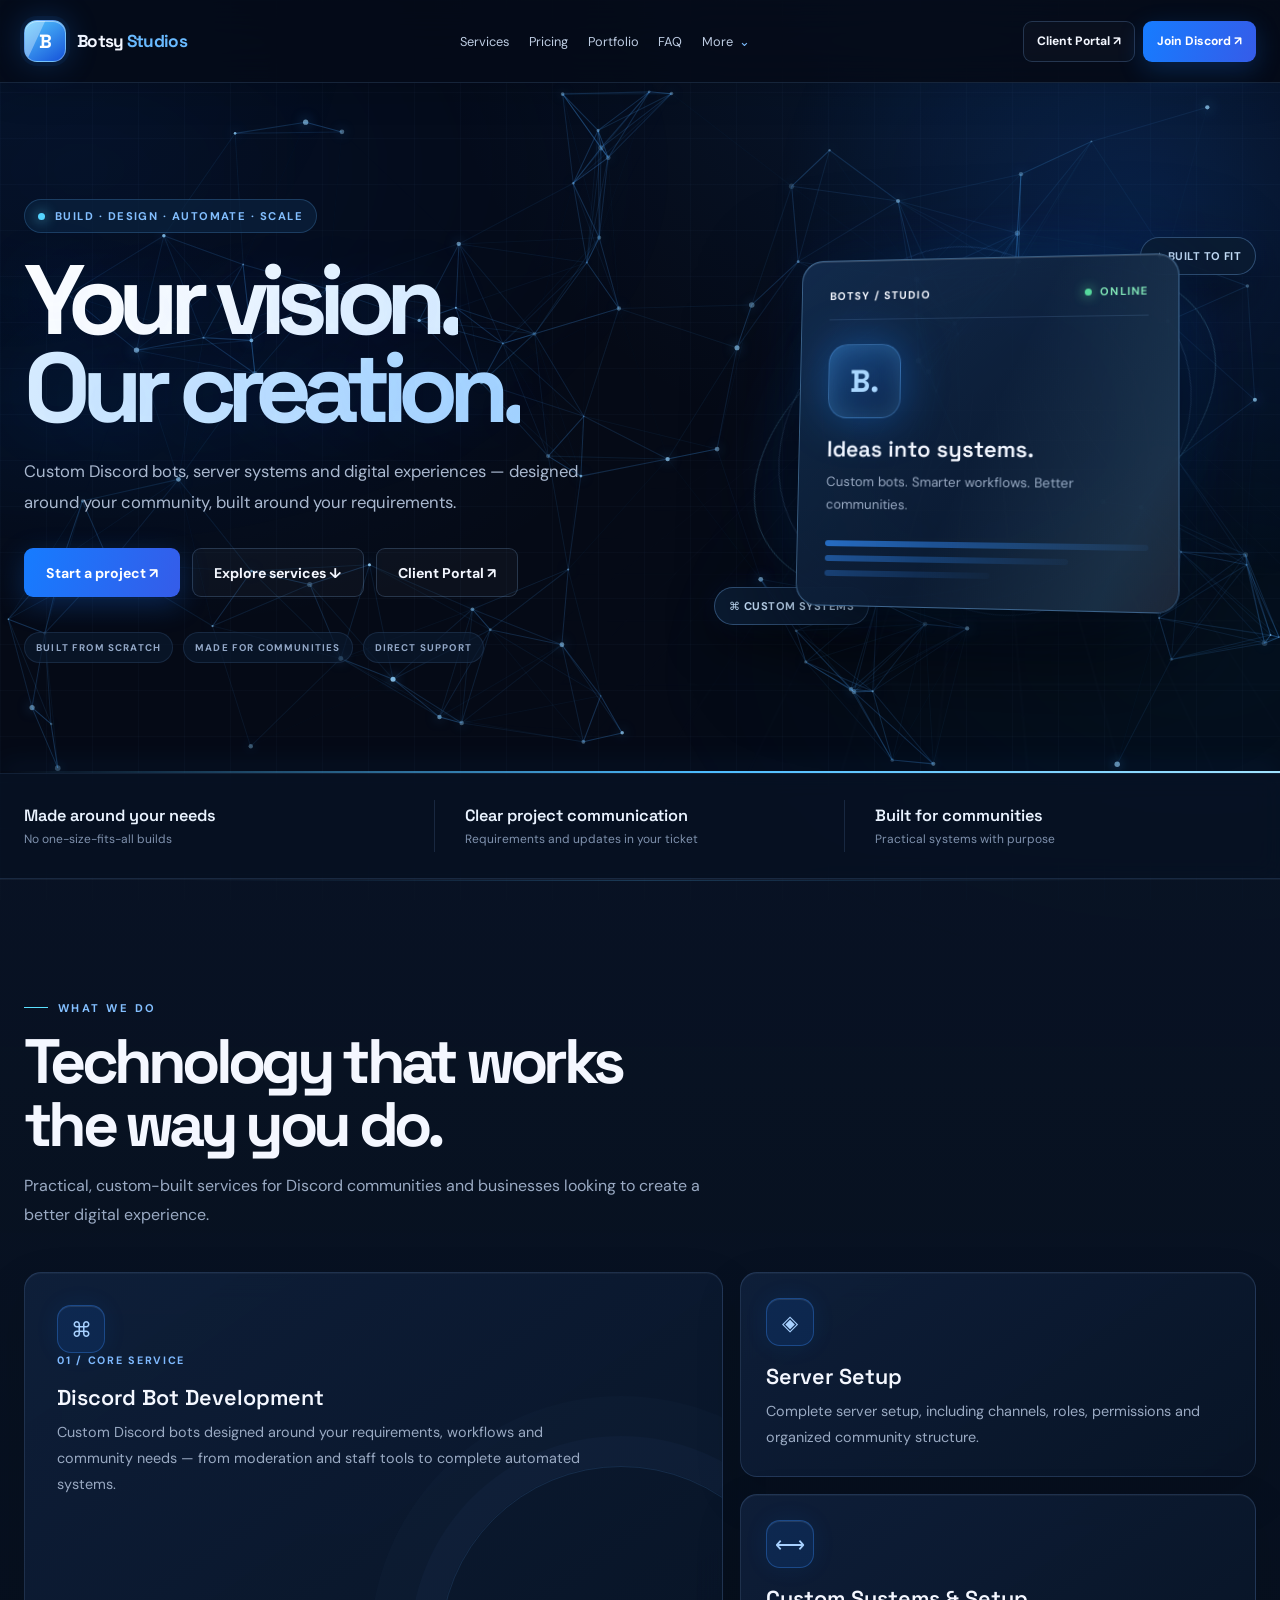
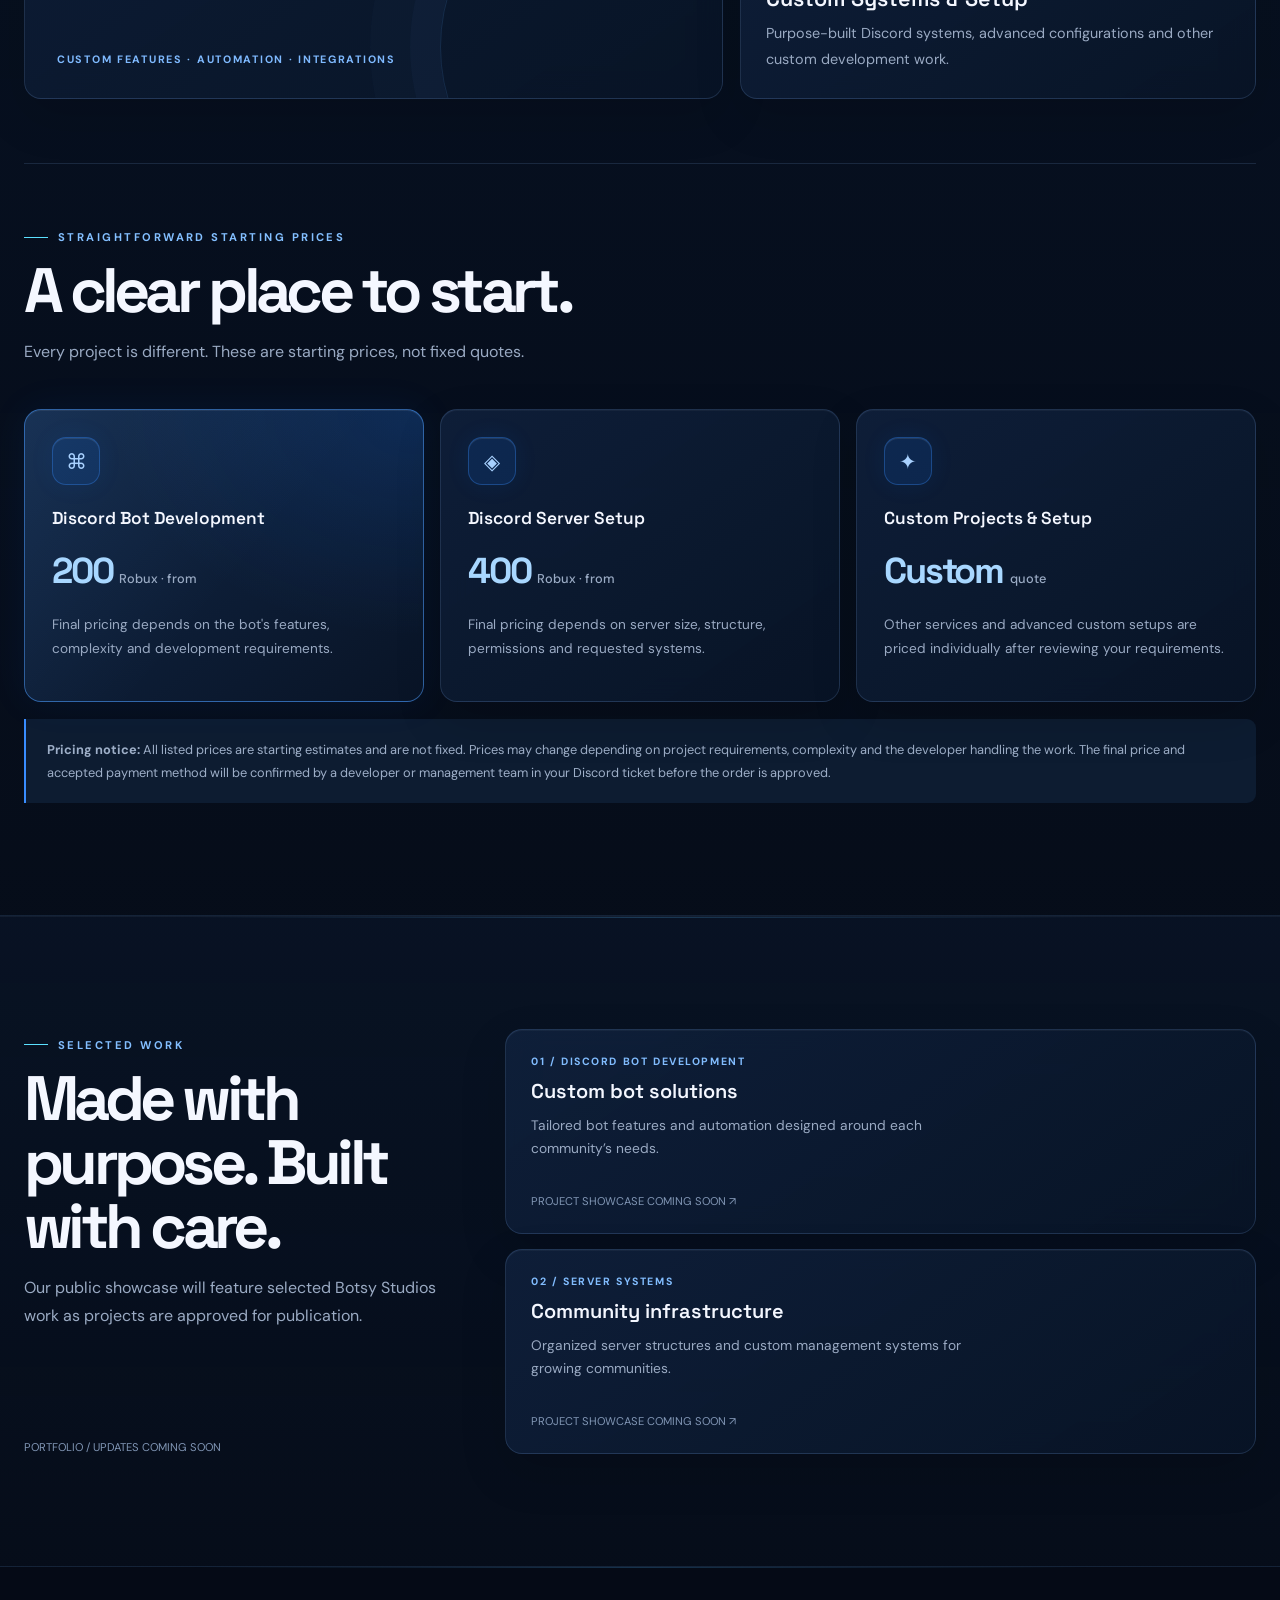
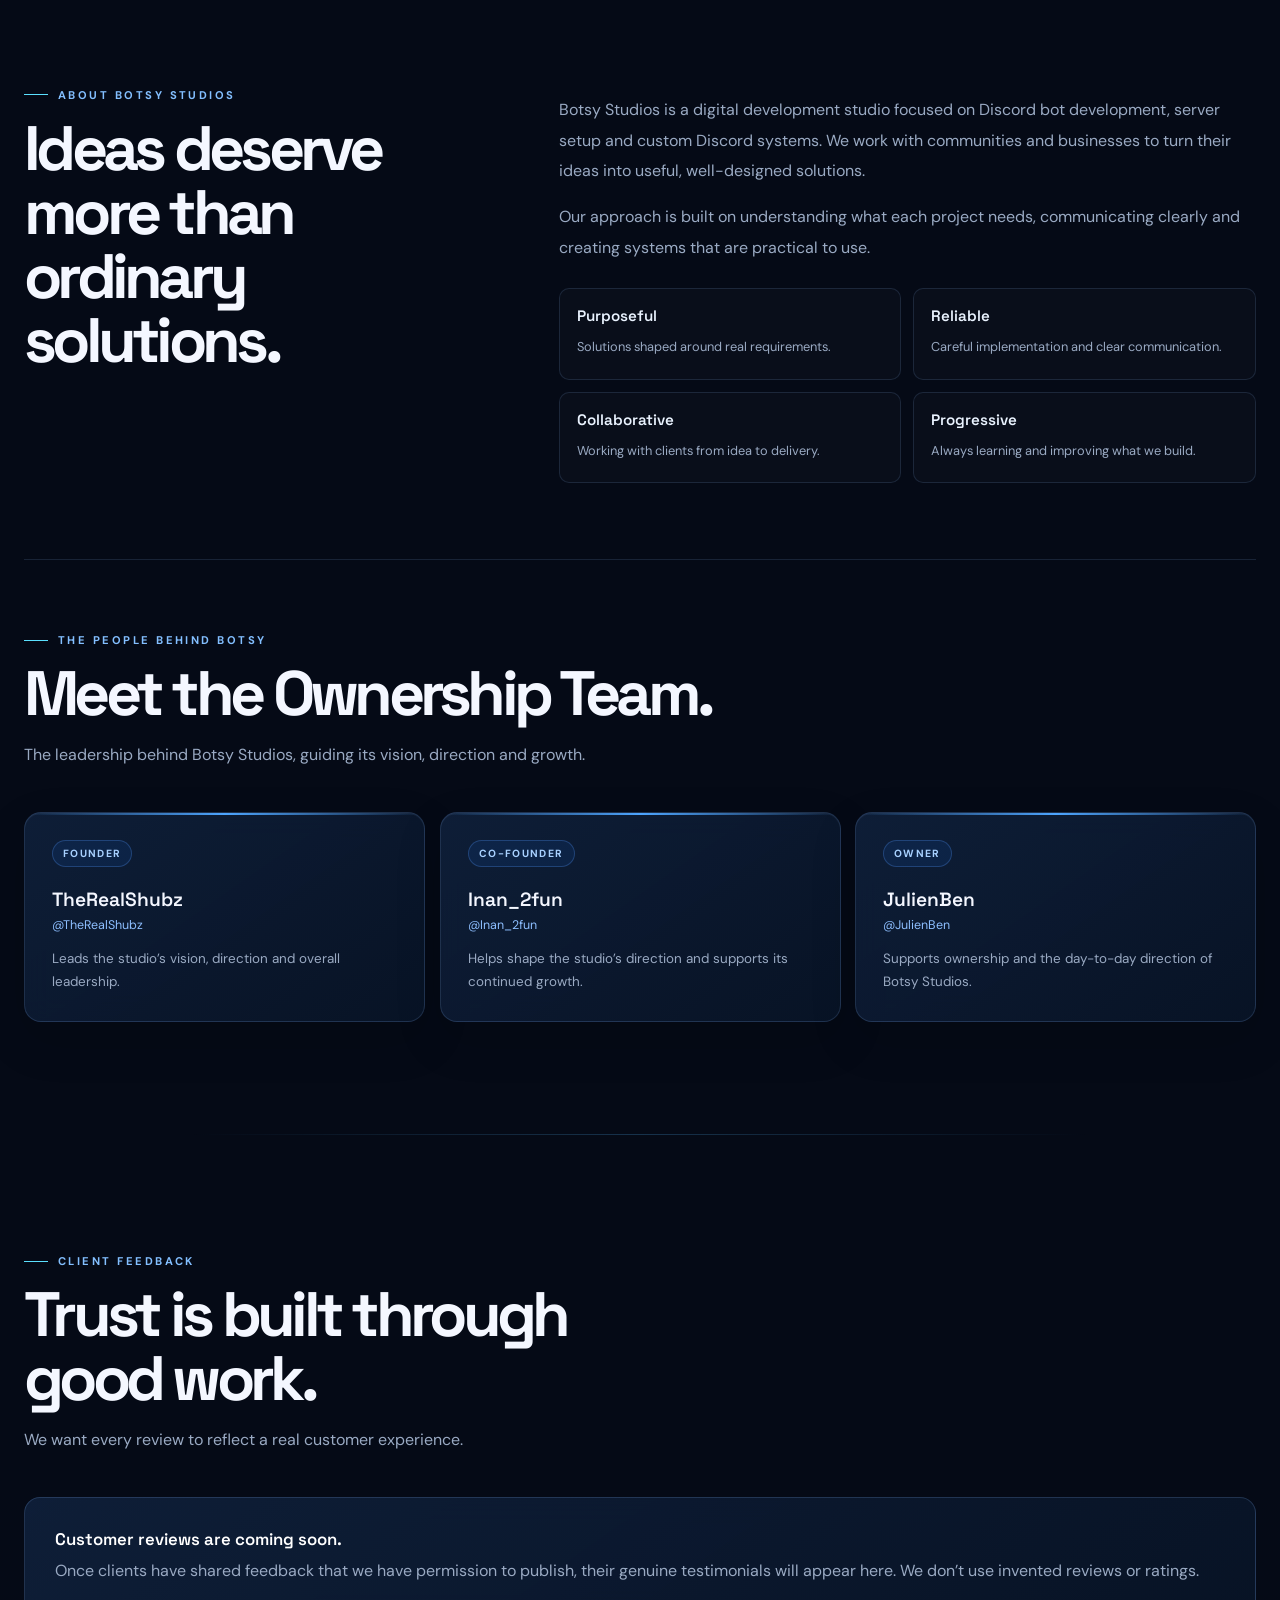
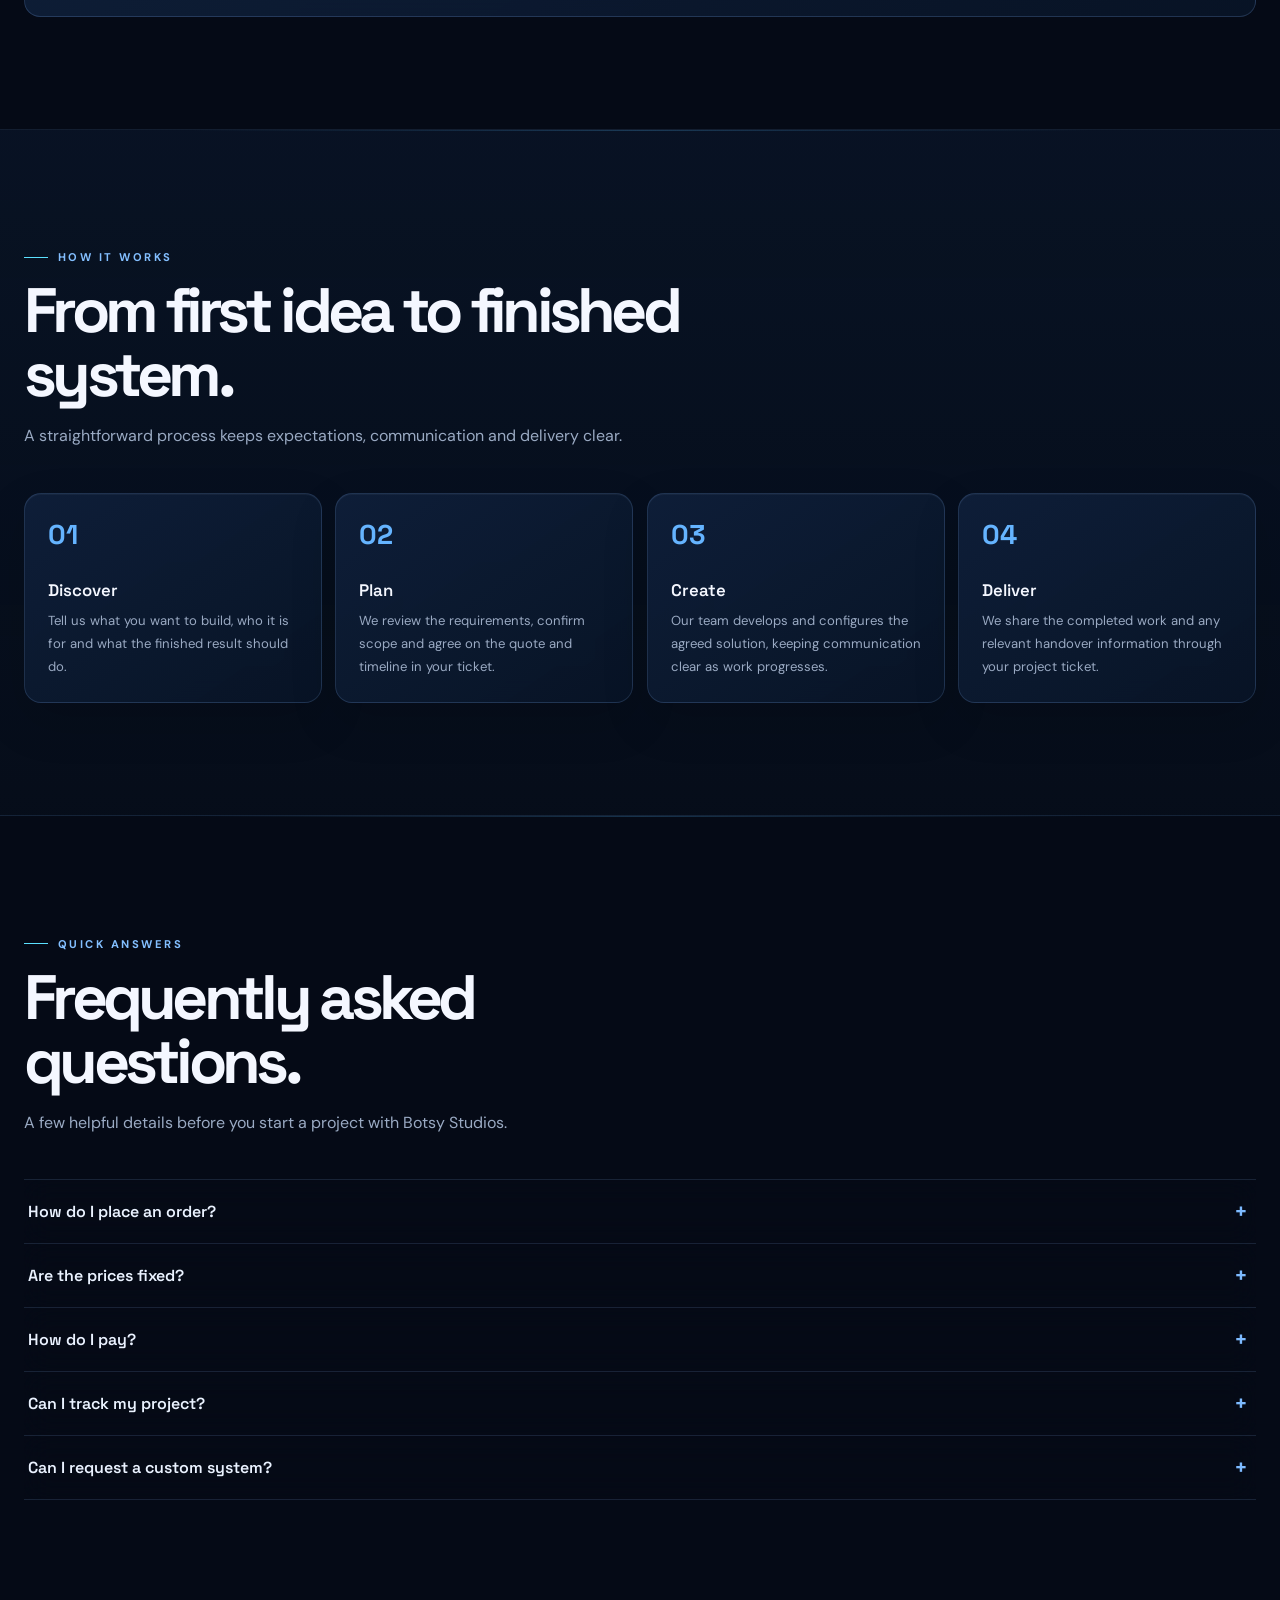
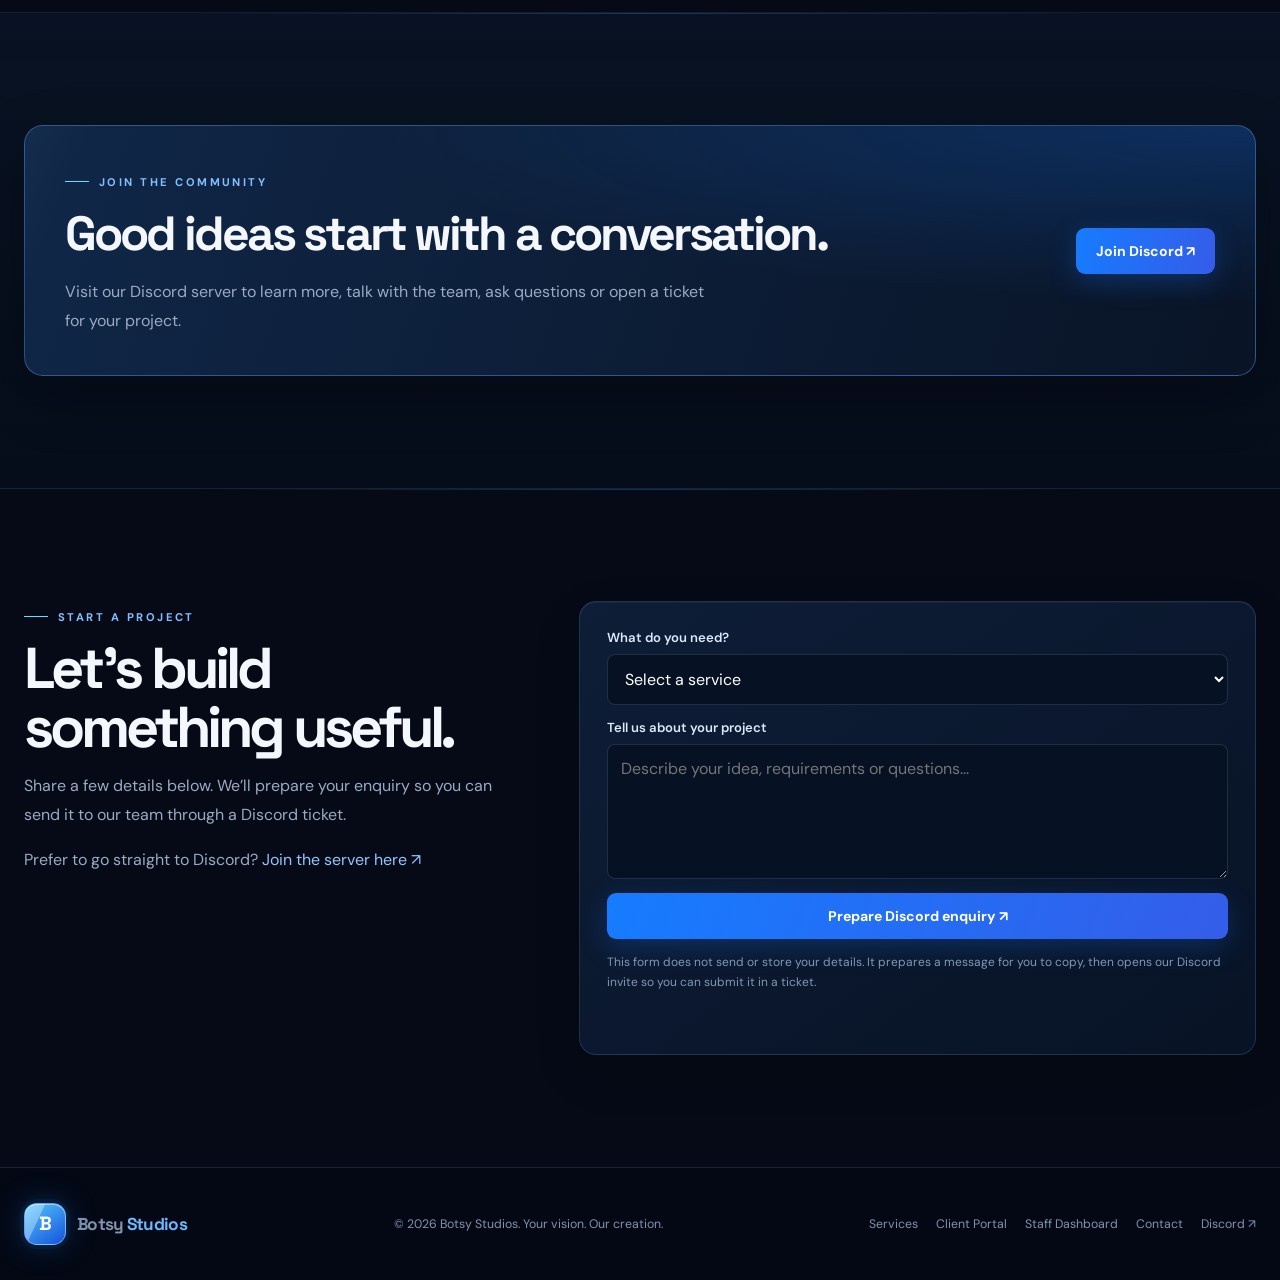
==== commit c6bc5469: "Add a prominent Client Portal hero button" ====
--- a/index.html
+++ b/index.html
@@ -238,7 +238,7 @@
 </div></header>
 <main>
 <section class="hero" id="home"><canvas class="cinema-particles" id="cinema-particles" aria-hidden="true"></canvas><div class="wrap hero-grid">
-<div><div class="eyebrow">Build · Design · Automate · Scale</div><h1><span class="gradient">Your vision.<br>Our creation.</span></h1><p class="hero-copy">Custom Discord bots, server systems and digital experiences — designed around your community, built around your requirements.</p><div class="actions"><a class="btn primary" href="https://discord.gg/PQXCjgDQSe" target="_blank" rel="noopener noreferrer">Start a project ↗</a><a class="btn secondary" href="#services">Explore services ↓</a></div><div class="micro"><span>BUILT FROM SCRATCH</span><span>MADE FOR COMMUNITIES</span><span>DIRECT SUPPORT</span></div></div>
+<div><div class="eyebrow">Build · Design · Automate · Scale</div><h1><span class="gradient">Your vision.<br>Our creation.</span></h1><p class="hero-copy">Custom Discord bots, server systems and digital experiences — designed around your community, built around your requirements.</p><div class="actions"><a class="btn primary" href="https://discord.gg/PQXCjgDQSe" target="_blank" rel="noopener noreferrer">Start a project ↗</a><a class="btn secondary" href="#services">Explore services ↓</a><a class="btn secondary" href="dashboard.html">Client Portal ↗</a></div><div class="micro"><span>BUILT FROM SCRATCH</span><span>MADE FOR COMMUNITIES</span><span>DIRECT SUPPORT</span></div></div>
 <div class="hero-art" role="img" aria-label="Botsy Studios digital systems artwork"><div class="art-grid"></div><div class="art-ring"></div><div class="float-tag tag-one">✦ BUILT TO FIT</div><div class="float-tag tag-two">⌘ CUSTOM SYSTEMS</div><div class="art-core"><div class="core-head"><span>BOTSY / STUDIO</span><span class="live">ONLINE</span></div><div class="core-symbol">B.</div><h3>Ideas into systems.</h3><p>Custom bots. Smarter workflows. Better communities.</p><div class="core-bars"><i></i><i></i><i></i></div></div></div>
 </div></section>
 <div class="trust-strip"><div class="wrap trust-row"><div class="trust-item"><strong>Made around your needs</strong><span>No one-size-fits-all builds</span></div><div class="trust-item"><strong>Clear project communication</strong><span>Requirements and updates in your ticket</span></div><div class="trust-item"><strong>Built for communities</strong><span>Practical systems with purpose</span></div></div></div>
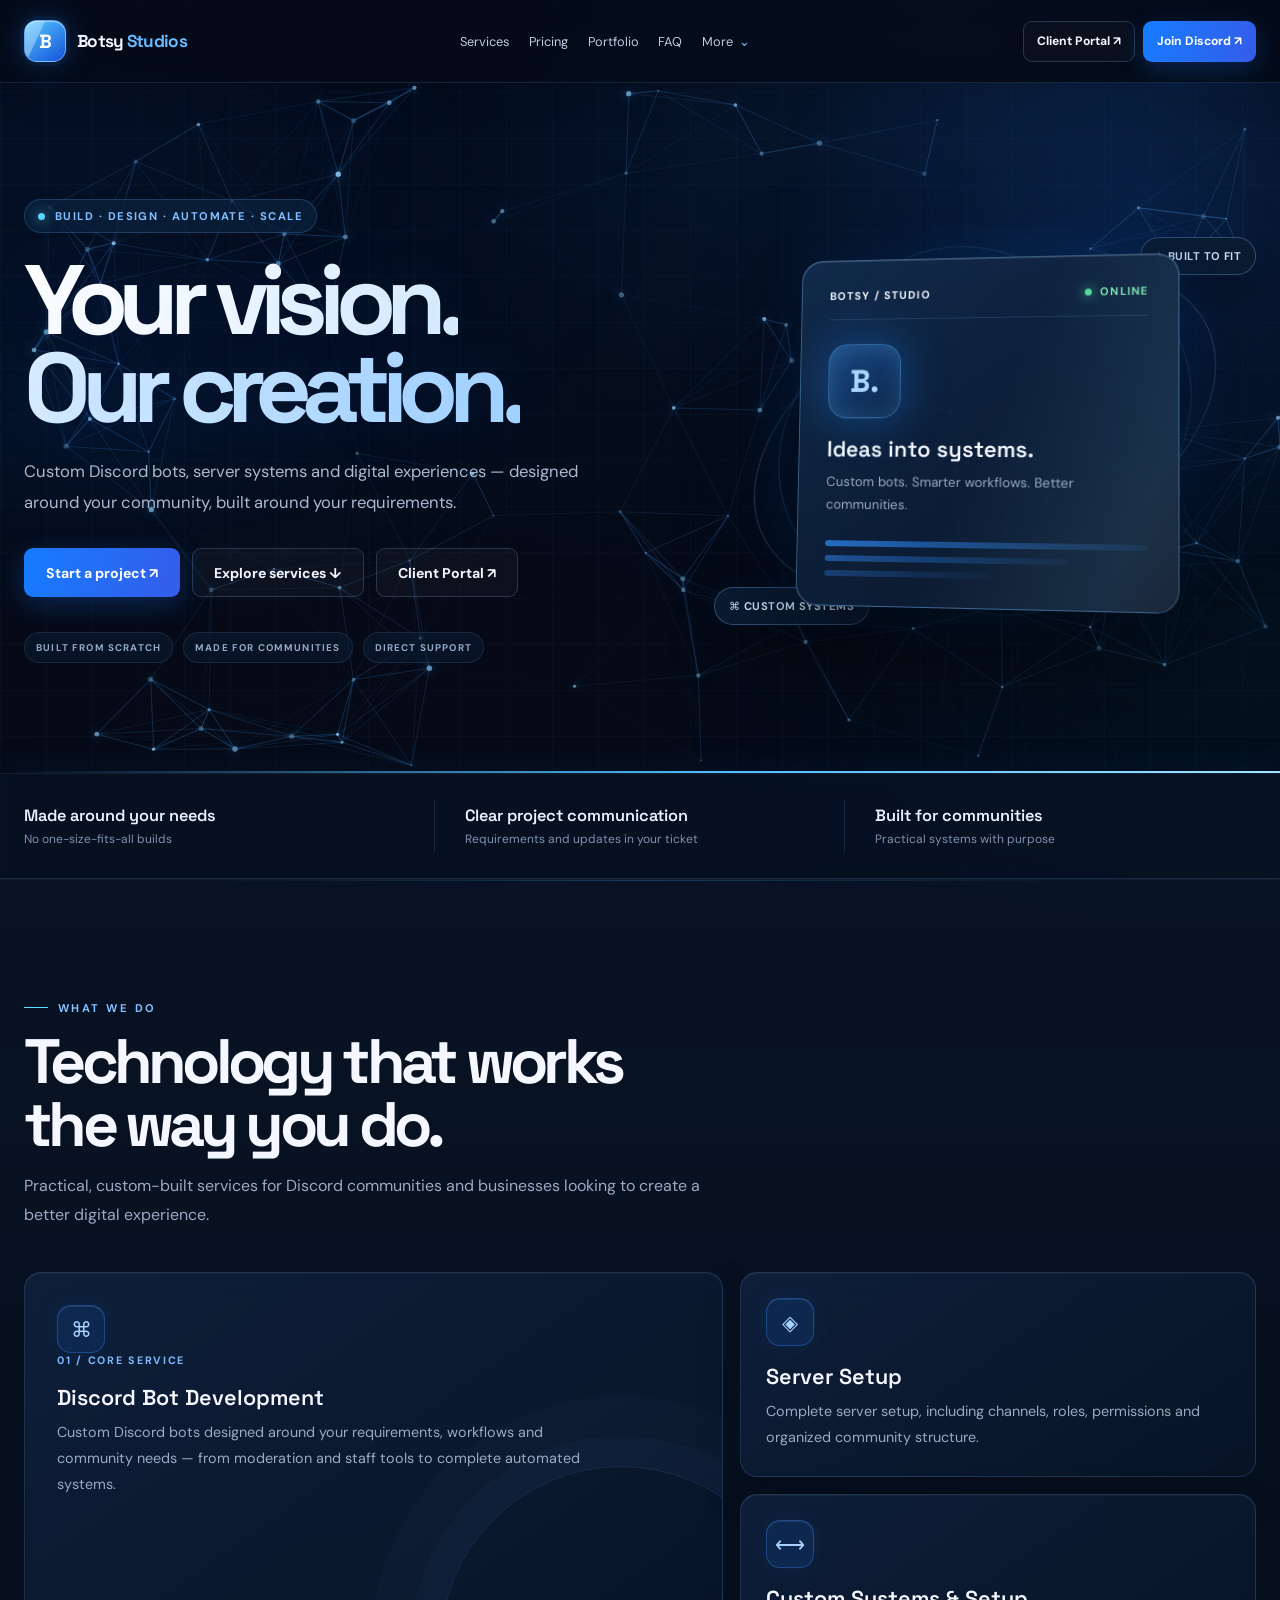
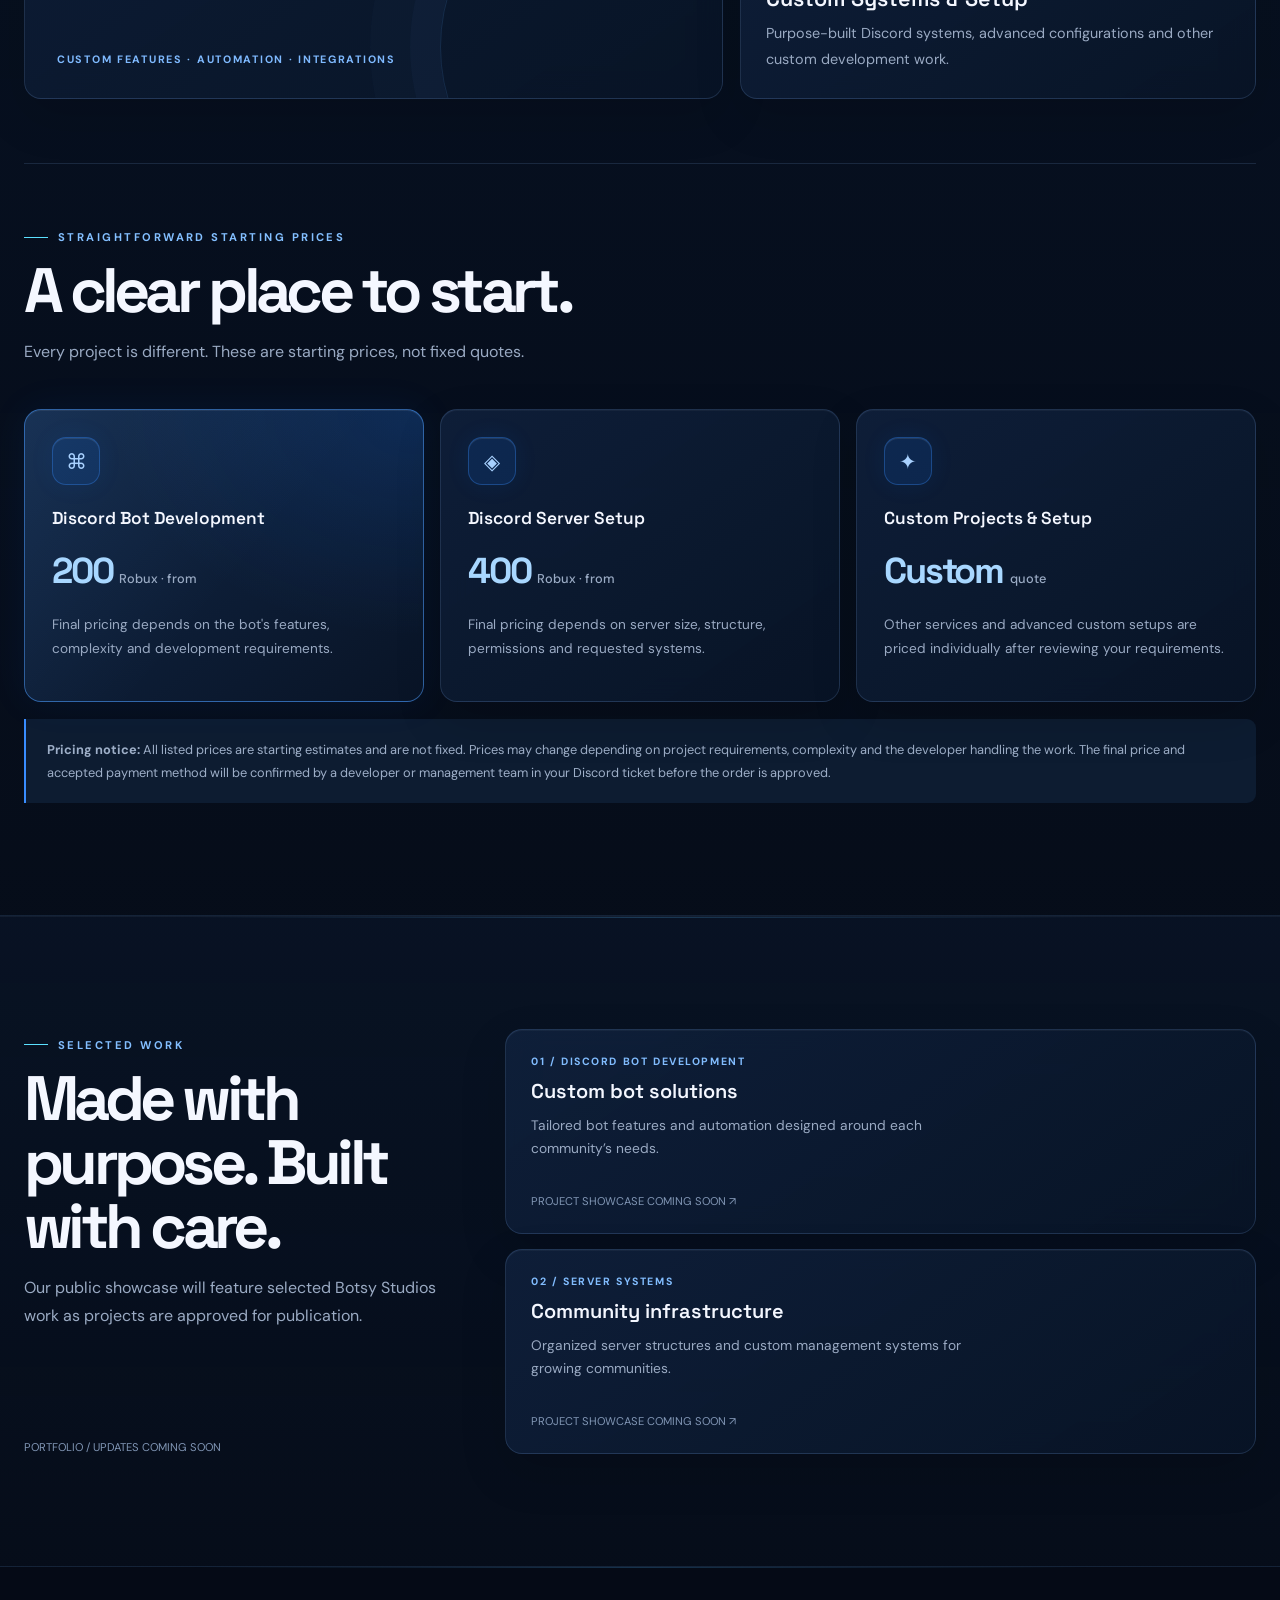
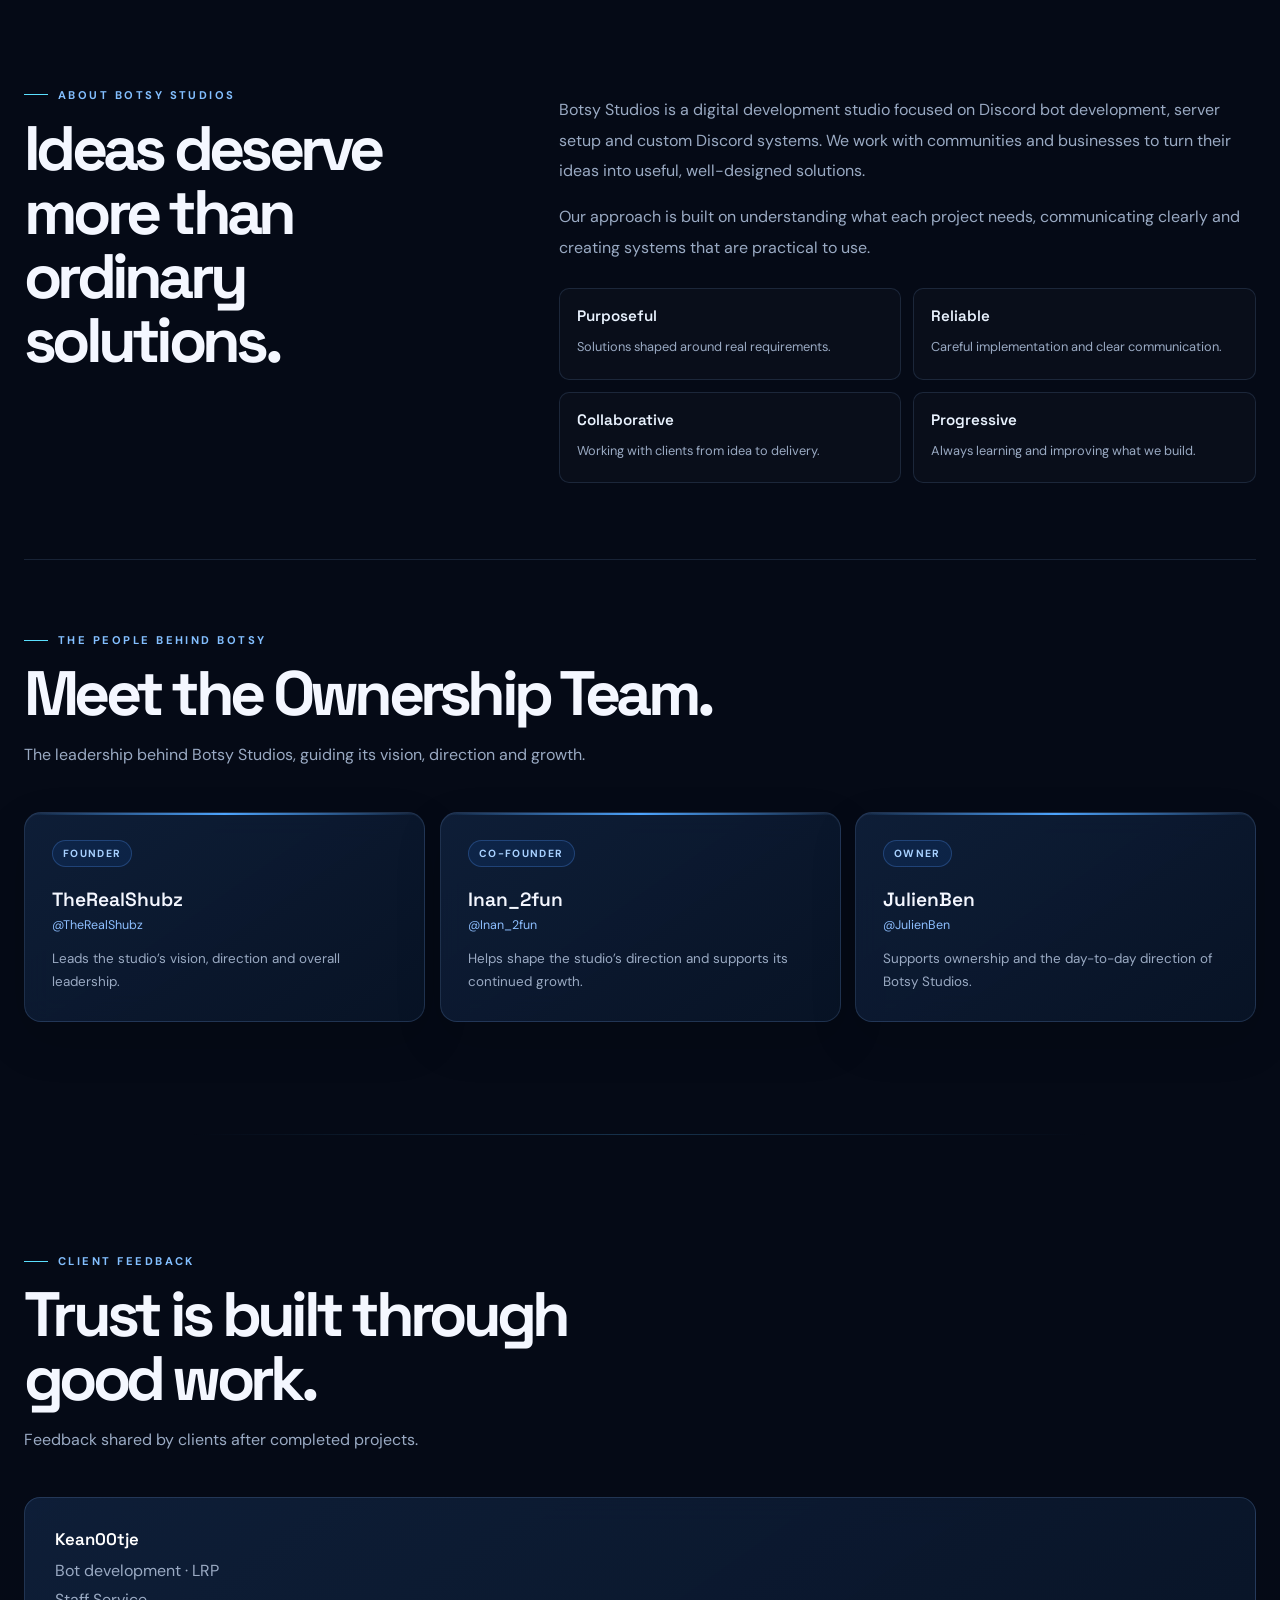
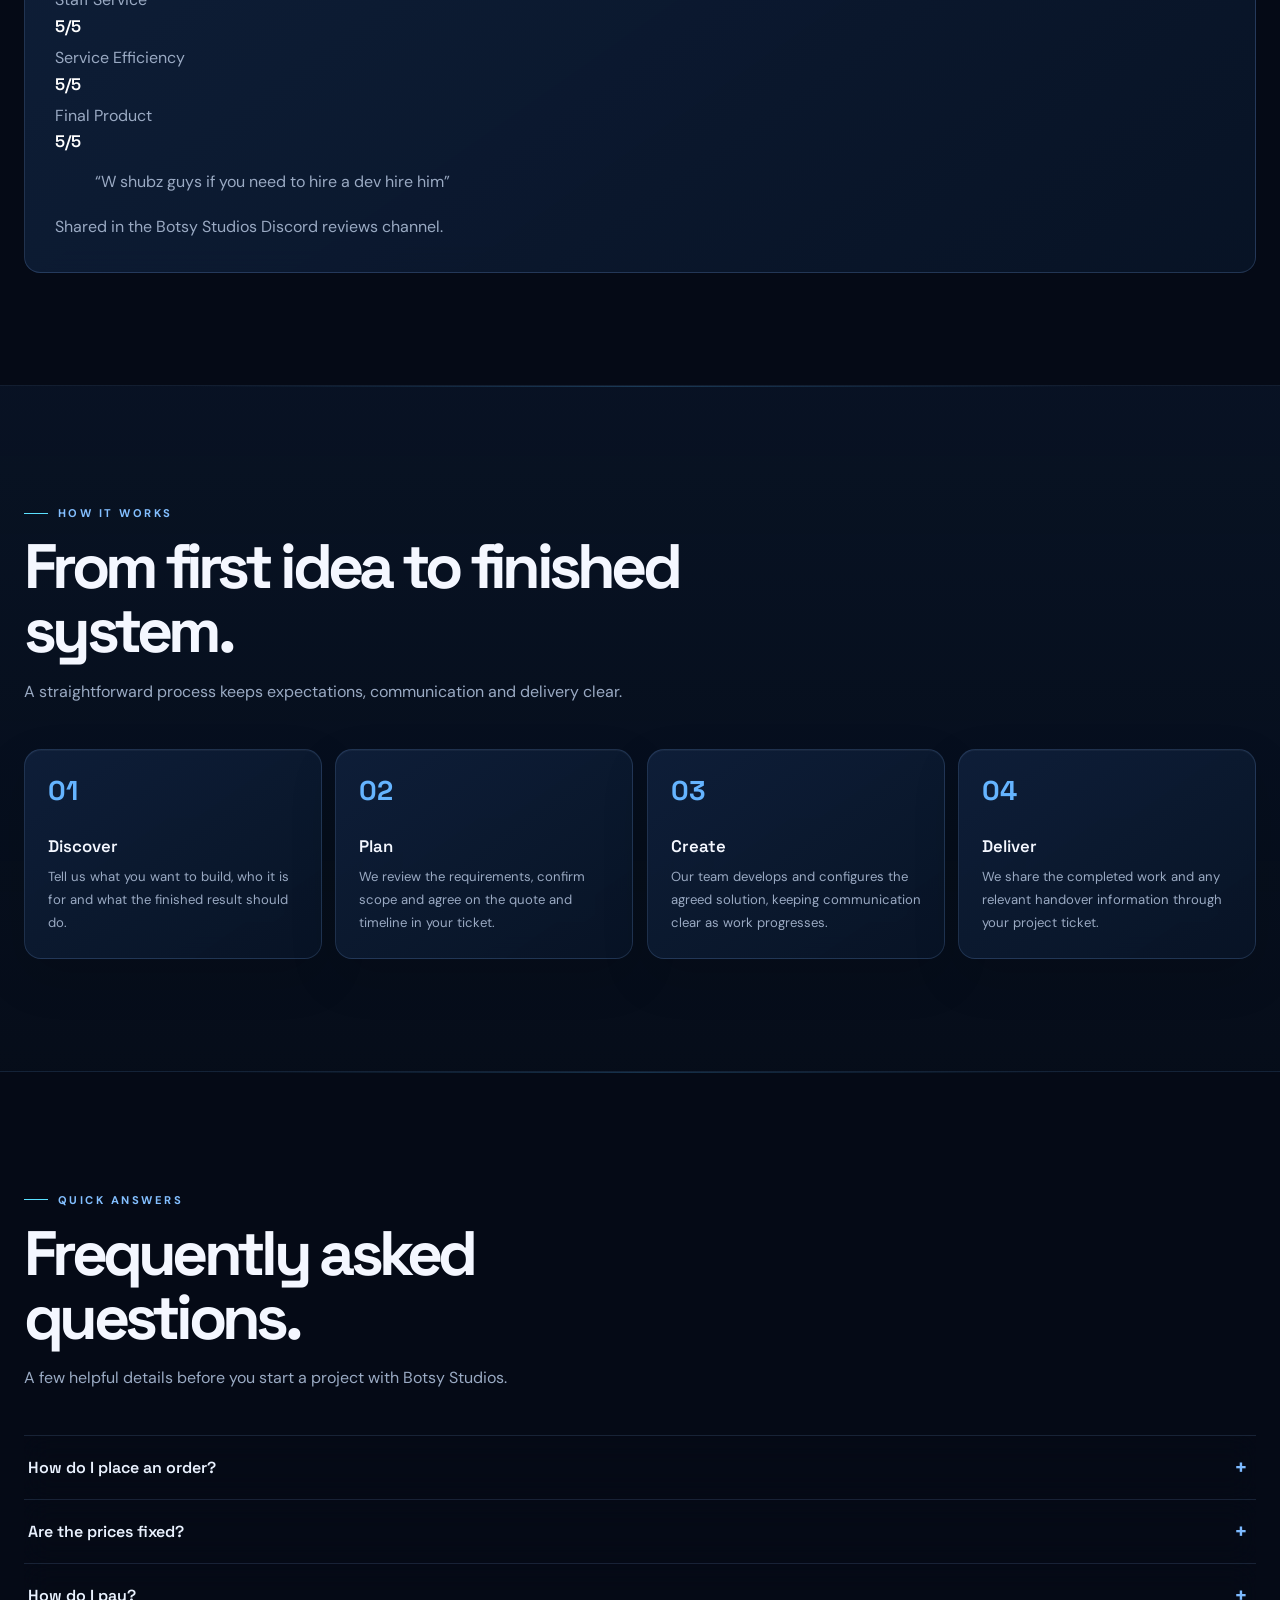
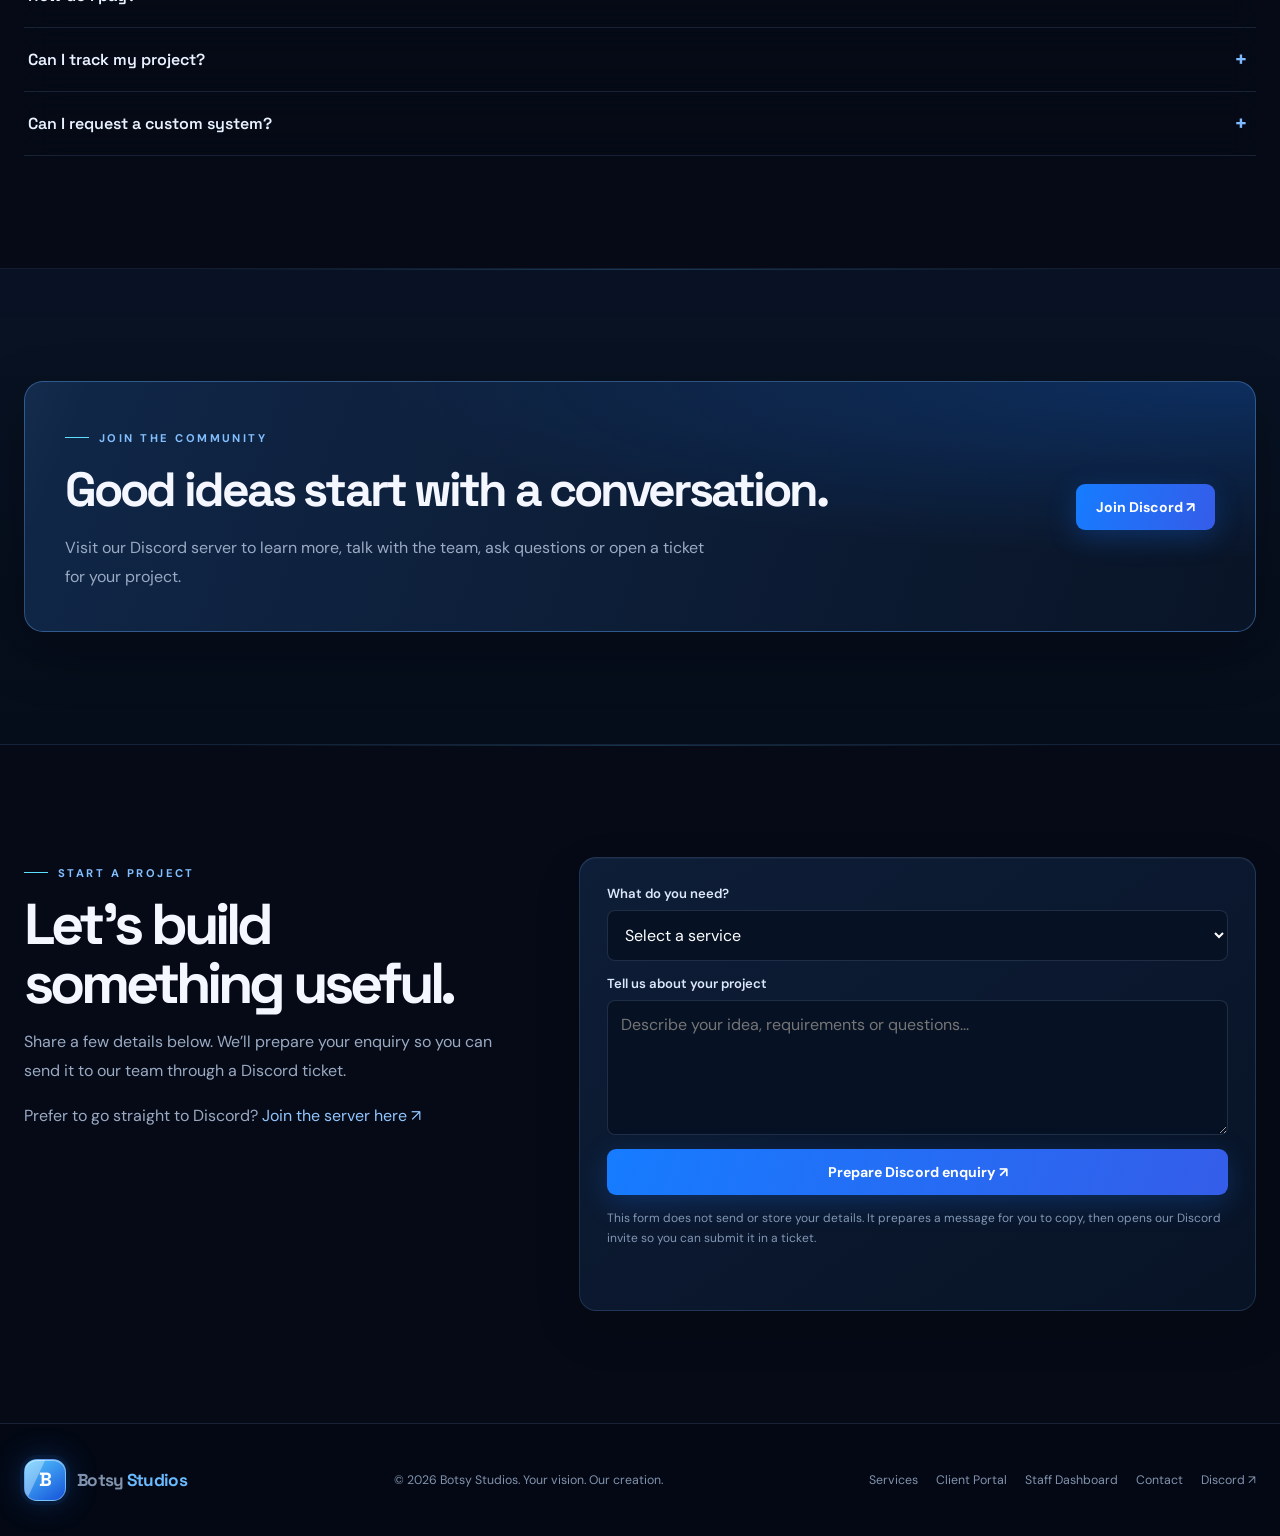
==== commit 291faa50: "Add genuine client review to website" ====
--- a/index.html
+++ b/index.html
@@ -251,7 +251,7 @@
 
 <section class="section alt" id="portfolio"><div class="wrap portfolio-layout"><div class="portfolio-intro"><div class="section-head"><div class="eyebrow">Selected work</div><h2>Made with purpose. Built with care.</h2><p>Our public showcase will feature selected Botsy Studios work as projects are approved for publication.</p></div><span class="coming">PORTFOLIO / UPDATES COMING SOON</span></div><div class="project-stack"><article class="project-panel"><div><div class="project-label">01 / Discord bot development</div><h3>Custom bot solutions</h3><p>Tailored bot features and automation designed around each community’s needs.</p></div><span class="coming">PROJECT SHOWCASE COMING SOON ↗</span></article><article class="project-panel"><div><div class="project-label">02 / Server systems</div><h3>Community infrastructure</h3><p>Organized server structures and custom management systems for growing communities.</p></div><span class="coming">PROJECT SHOWCASE COMING SOON ↗</span></article></div></div></section>
 <section class="section" id="about"><div class="wrap"><div class="about-grid"><div class="section-head"><div class="eyebrow">About Botsy Studios</div><h2>Ideas deserve more than ordinary solutions.</h2></div><div class="about-copy"><p>Botsy Studios is a digital development studio focused on Discord bot development, server setup and custom Discord systems. We work with communities and businesses to turn their ideas into useful, well-designed solutions.</p><p>Our approach is built on understanding what each project needs, communicating clearly and creating systems that are practical to use.</p><div class="values"><div class="value"><strong>Purposeful</strong><span>Solutions shaped around real requirements.</span></div><div class="value"><strong>Reliable</strong><span>Careful implementation and clear communication.</span></div><div class="value"><strong>Collaborative</strong><span>Working with clients from idea to delivery.</span></div><div class="value"><strong>Progressive</strong><span>Always learning and improving what we build.</span></div></div></div></div><div class="ownership-block" id="about-ownership"><div class="section-head"><div class="eyebrow">The people behind Botsy</div><h2>Meet the Ownership Team.</h2><p>The leadership behind Botsy Studios, guiding its vision, direction and growth.</p></div><div class="team-grid"><article class="leader-card"><div class="rank">Founder</div><h3>TheRealShubz</h3><p class="username">@TheRealShubz</p><p>Leads the studio’s vision, direction and overall leadership.</p></article><article class="leader-card"><div class="rank">Co-Founder</div><h3>Inan_2fun</h3><p class="username">@Inan_2fun</p><p>Helps shape the studio’s direction and supports its continued growth.</p></article><article class="leader-card"><div class="rank">Owner</div><h3>JulienBen</h3><p class="username">@JulienBen</p><p>Supports ownership and the day-to-day direction of Botsy Studios.</p></article></div></div></div></section>
-<section class="section" id="reviews"><div class="wrap"><div class="section-head"><div class="eyebrow">Client feedback</div><h2>Trust is built through good work.</h2><p>We want every review to reflect a real customer experience.</p></div><div class="review-panel"><strong>Customer reviews are coming soon.</strong>Once clients have shared feedback that we have permission to publish, their genuine testimonials will appear here. We don’t use invented reviews or ratings.</div></div></section>
+<section class="section" id="reviews"><div class="wrap"><div class="section-head"><div class="eyebrow">Client feedback</div><h2>Trust is built through good work.</h2><p>Feedback shared by clients after completed projects.</p></div><div class="review-grid"><article class="review-panel"><div class="review-top"><strong>Kean00tje</strong><span class="review-service">Bot development · LRP</span></div><div class="review-rating"><span>Staff Service</span><strong>5/5</strong></div><div class="review-rating"><span>Service Efficiency</span><strong>5/5</strong></div><div class="review-rating"><span>Final Product</span><strong>5/5</strong></div><blockquote class="review-quote">“W shubz guys if you need to hire a dev hire him”</blockquote><span class="review-source">Shared in the Botsy Studios Discord reviews channel.</span></article></div></div></section>
 <section class="section alt" id="process"><div class="wrap"><div class="section-head"><div class="eyebrow">How it works</div><h2>From first idea to finished system.</h2><p>A straightforward process keeps expectations, communication and delivery clear.</p></div><div class="process-grid"><article class="process-step"><h3>Discover</h3><p>Tell us what you want to build, who it is for and what the finished result should do.</p></article><article class="process-step"><h3>Plan</h3><p>We review the requirements, confirm scope and agree on the quote and timeline in your ticket.</p></article><article class="process-step"><h3>Create</h3><p>Our team develops and configures the agreed solution, keeping communication clear as work progresses.</p></article><article class="process-step"><h3>Deliver</h3><p>We share the completed work and any relevant handover information through your project ticket.</p></article></div></div></section>
 <section class="section" id="faq"><div class="wrap"><div class="section-head"><div class="eyebrow">Quick answers</div><h2>Frequently asked questions.</h2><p>A few helpful details before you start a project with Botsy Studios.</p></div><div class="faq-list"><details><summary>How do I place an order?</summary><div class="faq-answer">Join our Discord server and open a ticket. Tell our team what you need, and we’ll discuss the requirements and next steps there.</div></details><details><summary>Are the prices fixed?</summary><div class="faq-answer">No. Prices shown on this website are starting estimates. Your final quote depends on the features, complexity and scope of the project.</div></details><details><summary>How do I pay?</summary><div class="faq-answer">Accepted payment methods and the final price are confirmed by our team in your Discord ticket before an order is approved.</div></details><details><summary>Can I track my project?</summary><div class="faq-answer">Use the Client Portal to access the available client features. Project updates and communication are handled through your Discord ticket.</div></details><details><summary>Can I request a custom system?</summary><div class="faq-answer">Yes. Open a ticket and describe your idea. Our team can review custom requirements and let you know what is possible.</div></details></div></div></section>
 <section class="section alt" id="community"><div class="wrap"><div class="community"><div><div class="eyebrow">Join the community</div><h2>Good ideas start with a conversation.</h2><p>Visit our Discord server to learn more, talk with the team, ask questions or open a ticket for your project.</p></div><a class="btn primary" href="https://discord.gg/PQXCjgDQSe" target="_blank" rel="noopener noreferrer">Join Discord ↗</a></div></div></section>
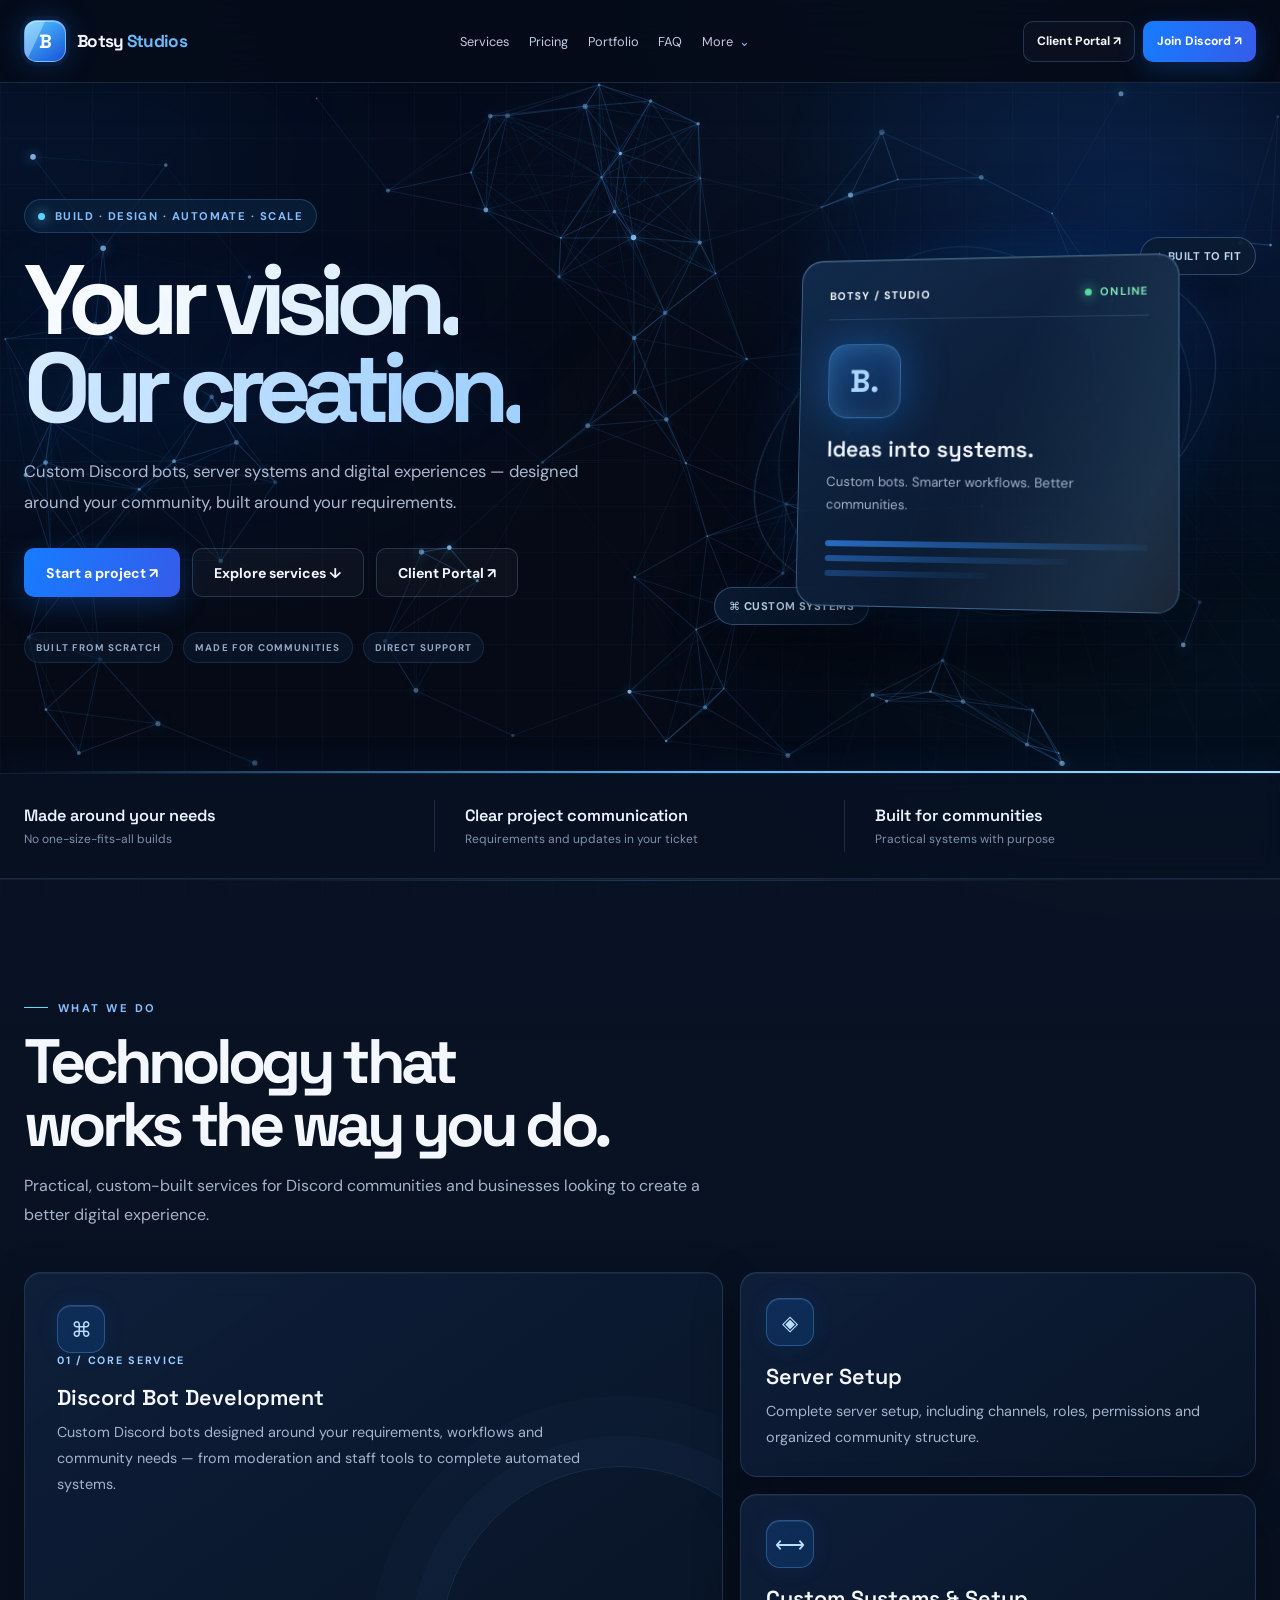
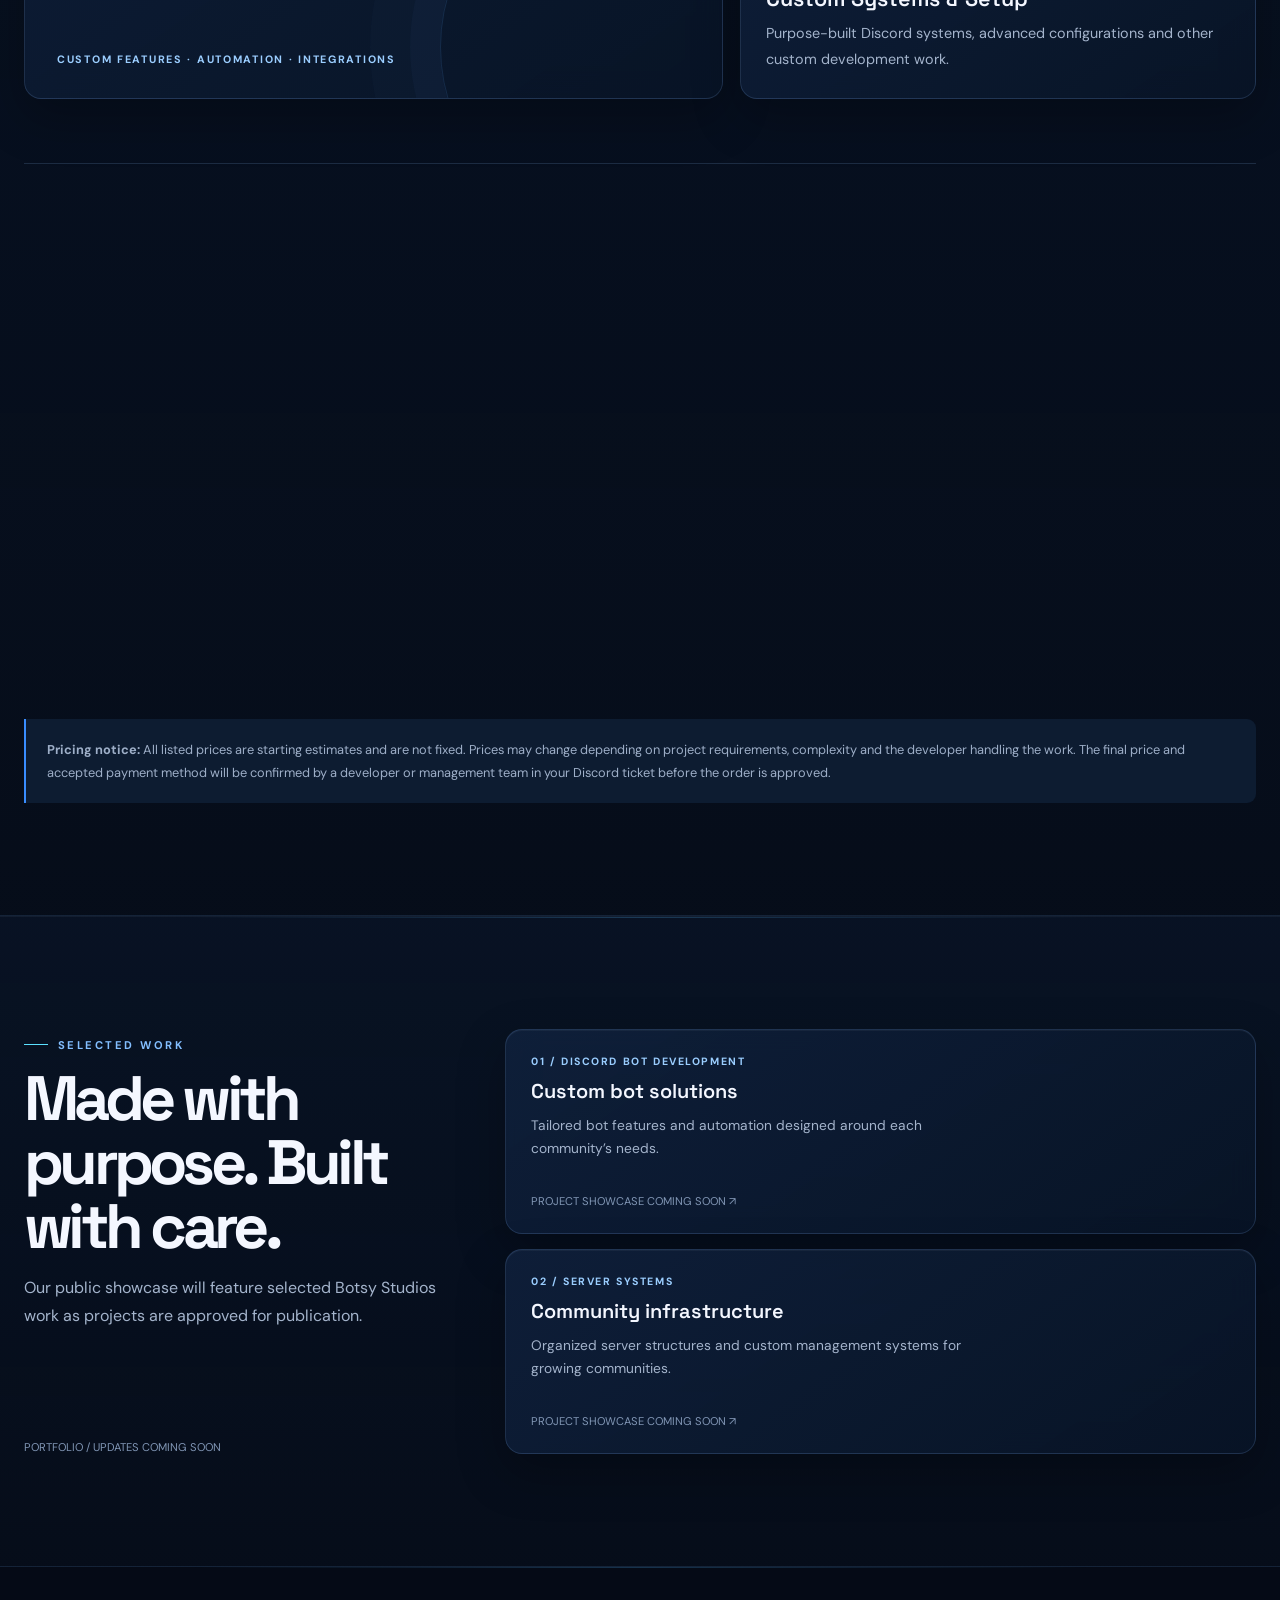
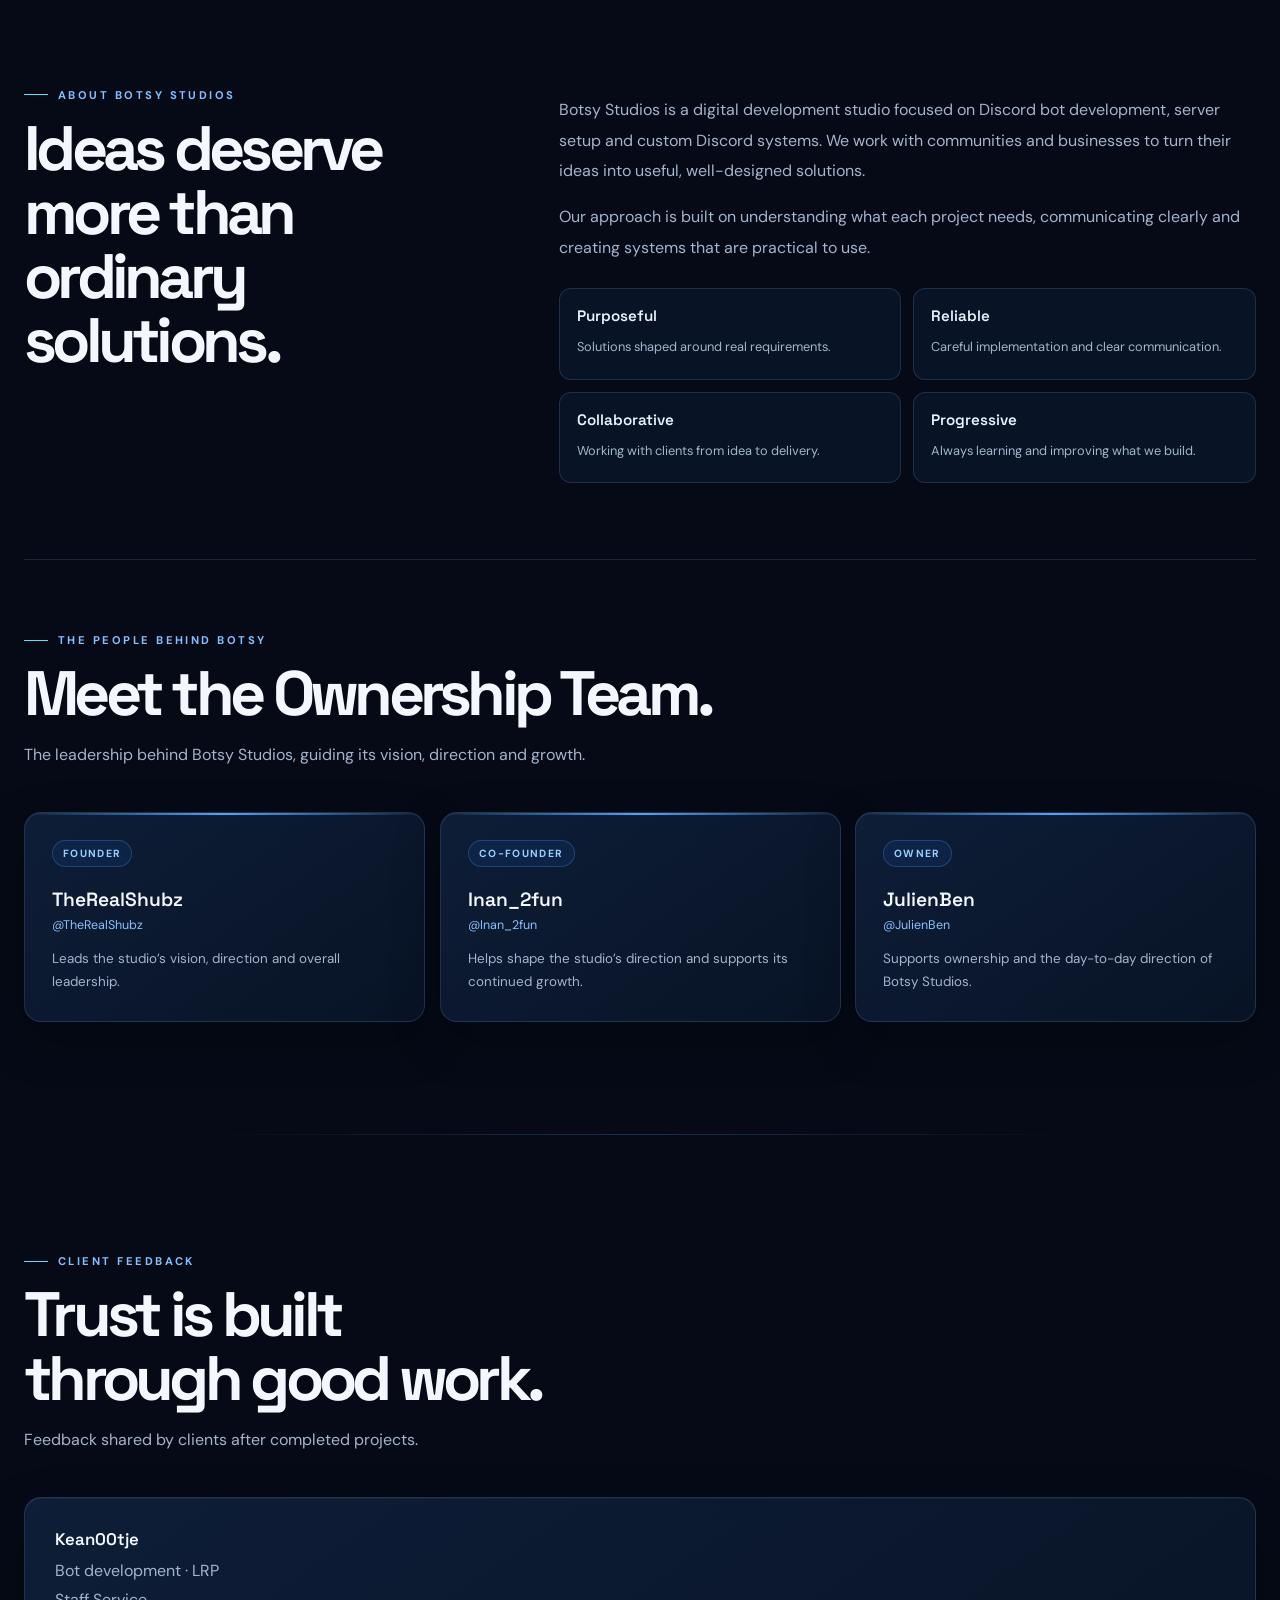
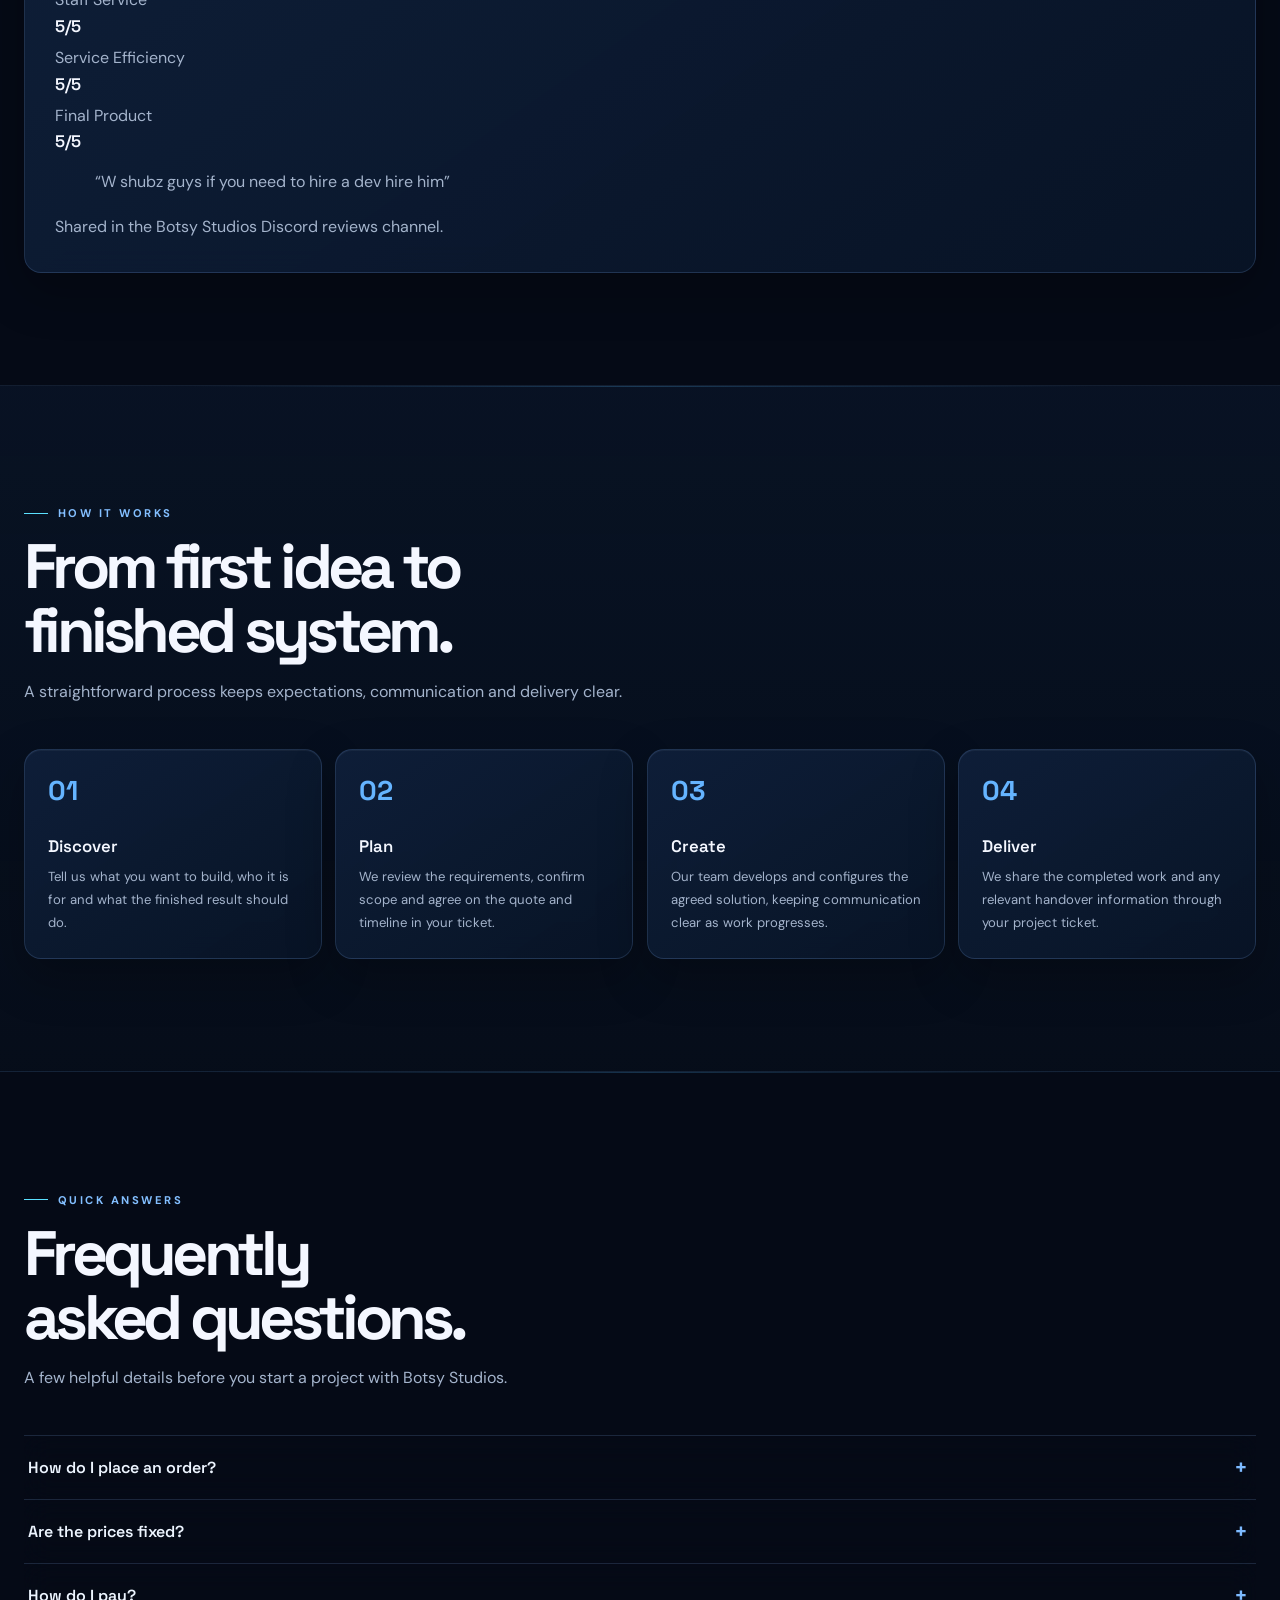
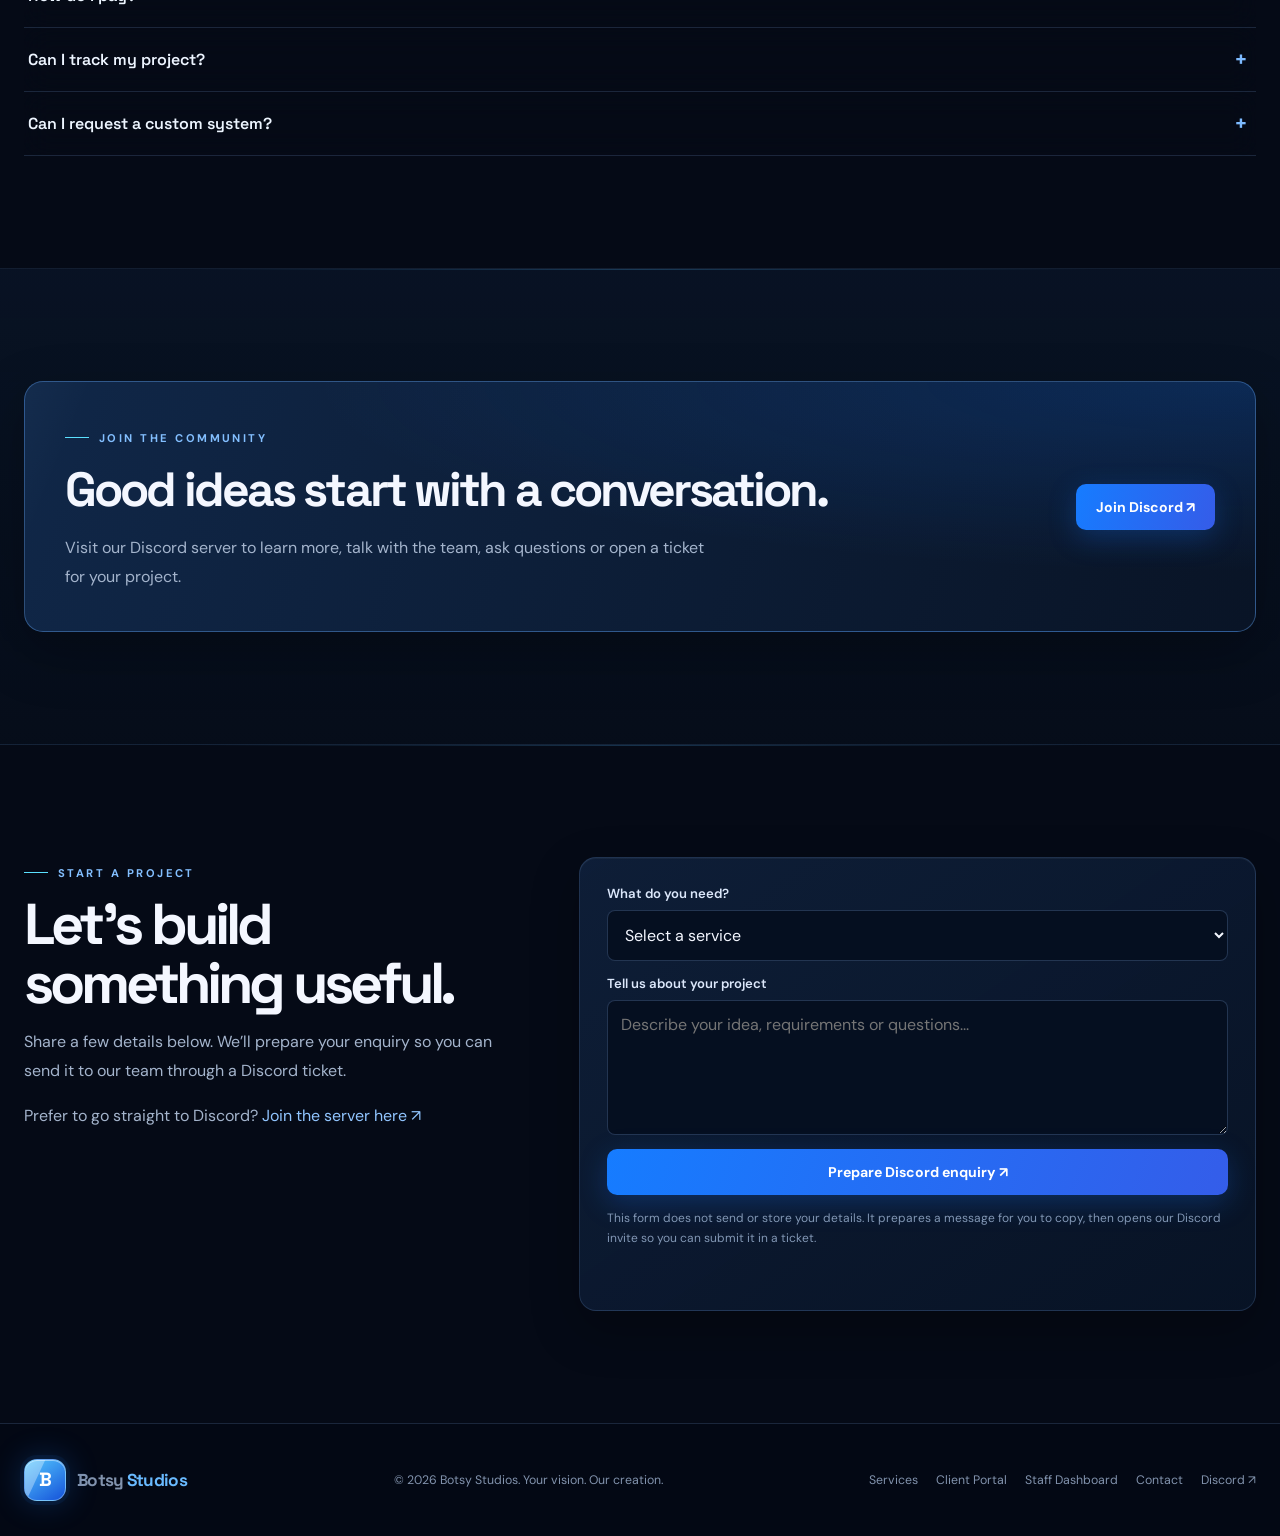
==== commit c1211712: "Unify Botsy Studios website design system" ====
--- a/index.html
+++ b/index.html
@@ -224,6 +224,50 @@
 @media(max-width:420px){.brand{font-size:.92rem;gap:8px}.brand-mark{width:37px;height:37px}.nav-actions .nav-cta{padding:0 9px;font-size:.64rem}.menu{width:39px;height:39px}}
 @media(prefers-reduced-motion:reduce){.art-core,.art-ring{animation:none!important}.more-menu a,.nav-more>summary{transition:none}}
 
+
+
+/* UNIFIED BOTSY DESIGN SYSTEM — one visual language across every section */
+:root{
+ --bg:#030712;--surface:#0a172b;--surface-raised:#10213a;--line:#8dbbff2a;
+ --blue:#287dff;--cyan:#5be1ff;--text:#f4f7ff;--muted:#a4b4cc;
+ --card-radius:17px;--panel-shadow:0 18px 48px #0004,inset 0 1px #ffffff0b;
+}
+html{scroll-padding-top:96px}
+body{color:var(--text)}
+.header{border-bottom:1px solid var(--line)}
+.section-head h2,.contact-copy h2{color:var(--text);text-wrap:balance}
+.section-head p,.about-copy,.contact-copy p{color:var(--muted)}
+.service-main,.service-mini,.price-card,.project-panel,.leader-card,.process-step,.review-panel,.contact-form{
+ border:1px solid var(--line);border-radius:var(--card-radius);box-shadow:var(--panel-shadow);
+}
+.service-main,.service-mini,.price-card,.project-panel,.leader-card,.process-step,.review-panel,.contact-form{
+ background:linear-gradient(145deg,#10213ddd,#081426f2);
+}
+.service-main:hover,.service-mini:hover,.price-card:hover,.project-panel:hover,.leader-card:hover,.process-step:hover{
+ border-color:#70bdff88;box-shadow:0 24px 60px #0006,0 0 30px #1677ff1b;
+}
+.service-icon{background:linear-gradient(145deg,#1677ff2b,#0c2d55);border-color:#5caaff55;color:#b9ddff}
+.price-card.featured{background:radial-gradient(ellipse at 100% 0,#1677ff2b,transparent 58%),linear-gradient(145deg,#122b4b,#081426)}
+.price,.rank,.project-label,.service-kicker{color:#9bceff}
+.review-panel{border-style:solid;color:var(--muted)}
+.review-panel strong,.review-rating strong,.review-top strong{color:#f4f7ff}
+.value{border-radius:12px;background:#0b1b30a8}
+.faq-list details{border-color:var(--line)}
+.faq-list summary{color:#edf5ff}
+.community{background:radial-gradient(ellipse at 100% 0,#1677ff35,transparent 54%),linear-gradient(110deg,#102748,#091426)}
+.contact-form{background:linear-gradient(145deg,#10213ddd,#081426f2)}
+.field input,.field select,.field textarea{border-color:#8dbbff38;background:#050f20;color:var(--text)}
+footer{border-top:1px solid var(--line)}
+.btn{border-radius:10px}
+@media(max-width:760px){
+ .section{padding:76px 0}
+ .service-main,.service-mini,.price-card,.project-panel,.leader-card,.process-step,.review-panel,.contact-form{border-radius:15px}
+ .hero .actions .btn{width:auto}
+}
+@media(prefers-reduced-motion:reduce){
+ .service-main,.service-mini,.price-card,.project-panel,.leader-card,.process-step{transition:none!important}
+}
+
 </style>
 </head>
 <body>
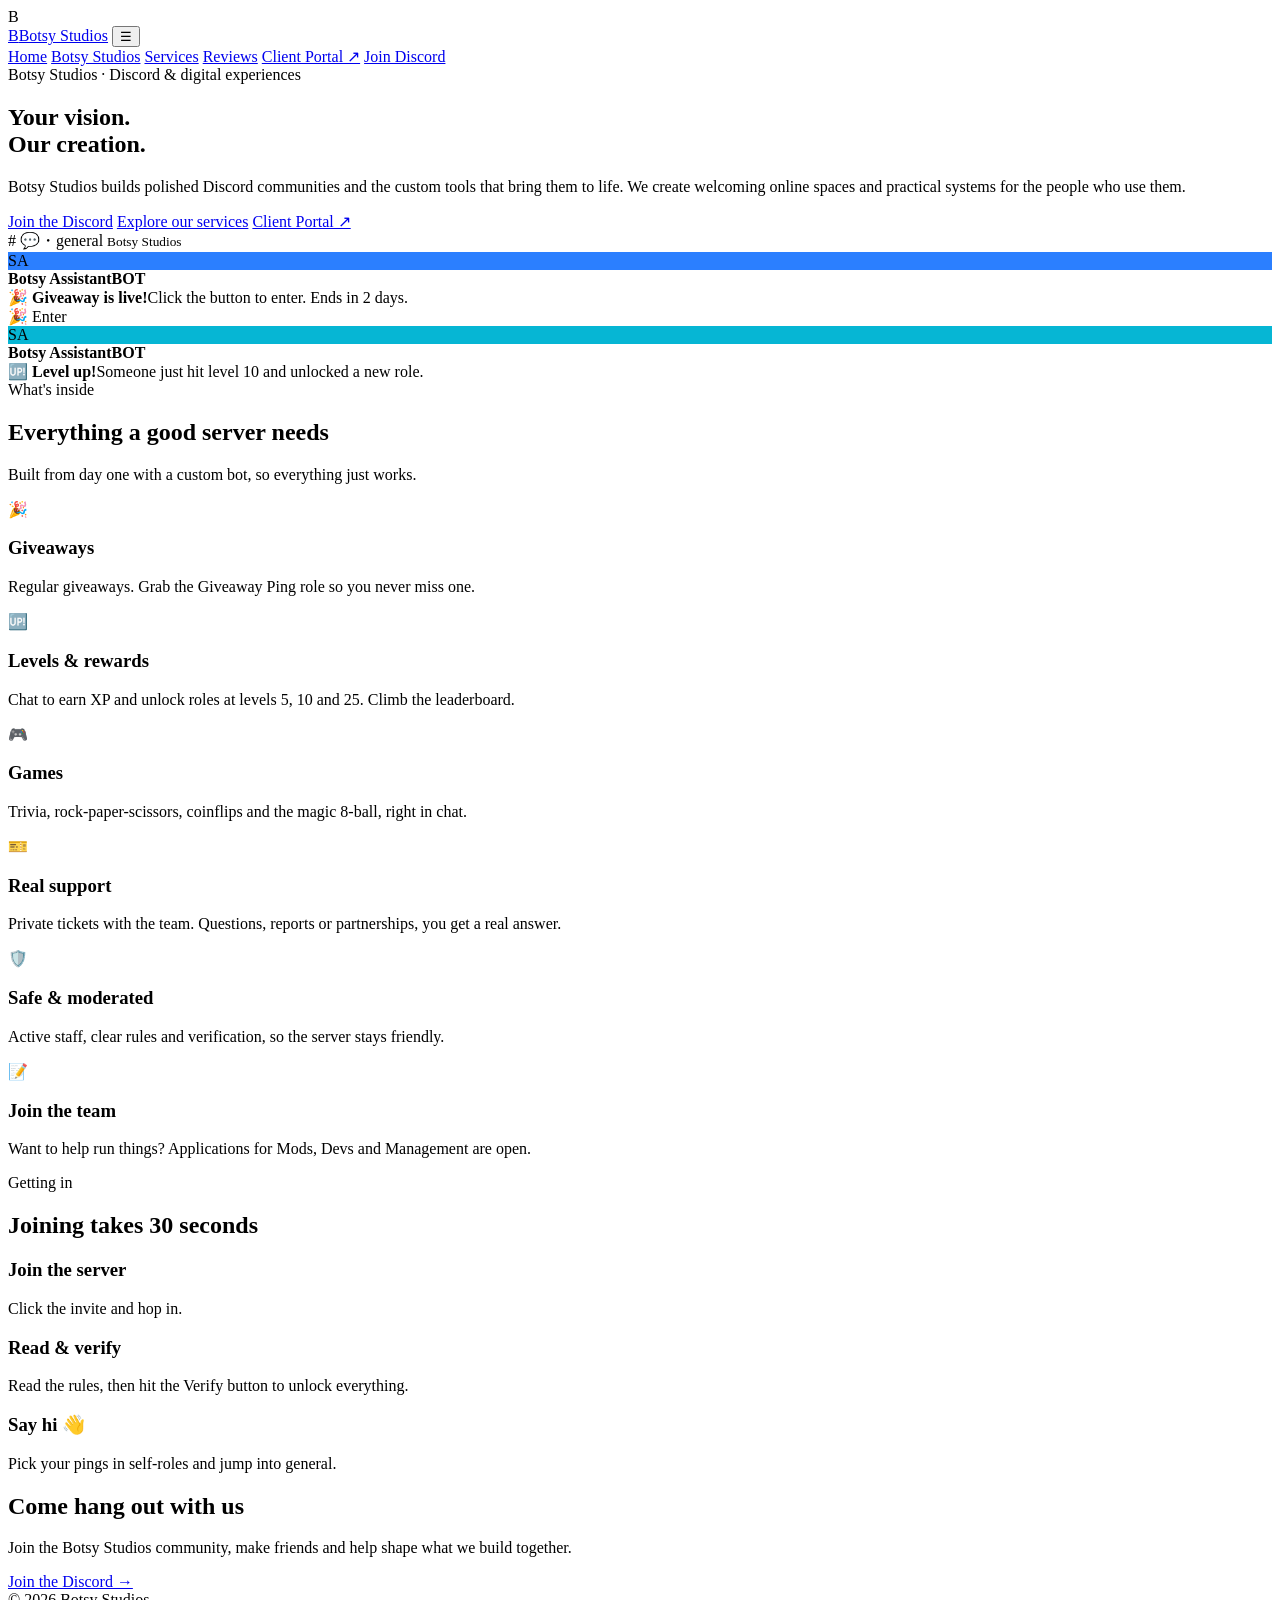
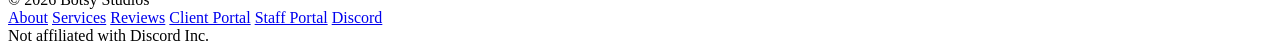
==== commit 4649b618: "Sync published site with new Botsy Studios website" ====
--- a/index.html
+++ b/index.html
@@ -1,377 +1,122 @@
-<!doctype html>
+<!DOCTYPE html>
 <html lang="en">
 <head>
-<meta charset="utf-8">
-<meta name="viewport" content="width=device-width, initial-scale=1">
-<meta name="theme-color" content="#050914">
-<meta name="description" content="Botsy Studios creates custom Discord bots, server systems and digital solutions. Your vision. Our creation.">
-<meta property="og:title" content="Botsy Studios — Your vision. Our creation.">
-<meta property="og:description" content="Custom Discord bots, server systems and digital solutions built around your community.">
-<meta property="og:type" content="website">
-<title>Botsy Studios — Your vision. Our creation.</title>
-<link rel="preconnect" href="https://fonts.googleapis.com">
-<link rel="preconnect" href="https://fonts.gstatic.com" crossorigin>
-<link href="https://fonts.googleapis.com/css2?family=DM+Sans:wght@400;500;600;700&family=Space+Grotesk:wght@400;500;600;700&display=swap" rel="stylesheet">
-<style>
-:root{color-scheme:dark;--bg:#050914;--surface:#0b1426;--surface2:#101e35;--line:#9ab9e522;--text:#f4f7ff;--muted:#9aaac3;--blue:#287dff;--cyan:#57d7ff;--max:1180px;font-family:"DM Sans",sans-serif;color:var(--text);background:var(--bg);font-synthesis:none;text-rendering:optimizeLegibility;-webkit-font-smoothing:antialiased}
-*{box-sizing:border-box}html{scroll-behavior:smooth;scroll-padding-top:90px}body{margin:0;min-width:320px;background:radial-gradient(ellipse at 70% 0,#123c7a30,transparent 35%),radial-gradient(ellipse at 0 60%,#092d5a1c,transparent 30%),var(--bg)}a{color:inherit;text-decoration:none}button,input,select,textarea{font:inherit}.wrap{width:min(var(--max),calc(100% - 48px));margin:auto}
-#scroll-progress{position:fixed;z-index:1001;inset:0 auto auto 0;width:0;height:3px;background:linear-gradient(90deg,var(--blue),var(--cyan));box-shadow:0 0 18px #2583ff;pointer-events:none}
-.header{position:sticky;top:0;z-index:100;background:#050914d9;border-bottom:1px solid var(--line);backdrop-filter:blur(20px)}.nav{height:78px;display:flex;align-items:center;justify-content:space-between;gap:25px}.brand{display:flex;align-items:center;gap:11px;font:700 1.05rem "Space Grotesk";letter-spacing:-.04em}.brand-mark{width:39px;height:39px;display:grid;place-items:center;border-radius:12px;background:linear-gradient(145deg,#54c8ff,#1552d9);box-shadow:0 0 28px #2583ff55;color:white;font-size:1.2rem}.brand-name span{color:#69baff}.links{display:flex;align-items:center;gap:21px;color:#b8c7dd;font-size:.82rem}.links a{transition:color .2s}.links a:hover{color:var(--cyan)}.btn{min-height:46px;display:inline-flex;align-items:center;justify-content:center;gap:9px;padding:0 19px;border:1px solid transparent;border-radius:9px;font-weight:700;font-size:.88rem;cursor:pointer;transition:transform .2s,border-color .2s,box-shadow .2s}.btn:hover{transform:translateY(-3px)}.primary{background:linear-gradient(110deg,#167cff,#3159e8);box-shadow:0 8px 28px #1677ff40;color:white}.primary:hover{box-shadow:0 12px 35px #1677ff70}.secondary{border-color:#8bb9ef38;background:#ffffff08}.secondary:hover{border-color:#58aaffaa}.menu{display:none}
-.hero{position:relative;min-height:690px;display:flex;align-items:center;overflow:hidden;padding:82px 0 76px}.hero:before{position:absolute;content:"";width:660px;height:660px;right:-220px;top:-180px;border-radius:50%;background:radial-gradient(circle,#1677ff2b,transparent 67%);pointer-events:none}.hero:after{position:absolute;right:0;bottom:0;left:0;height:1px;content:"";background:linear-gradient(90deg,transparent,#388fff66,transparent)}.hero-grid{position:relative;display:grid;grid-template-columns:1.04fr .96fr;align-items:center;gap:58px}.eyebrow{display:inline-flex;align-items:center;gap:10px;color:#83bfff;font-size:.7rem;font-weight:700;letter-spacing:.19em;text-transform:uppercase}.eyebrow:before{width:24px;height:1px;background:var(--cyan);content:""}.hero h1{max-width:720px;margin:24px 0;font:700 clamp(3.6rem,7.5vw,6.7rem)/.93 "Space Grotesk";letter-spacing:-.085em}.gradient{color:transparent;background:linear-gradient(100deg,#fff 5%,#8fcaff 55%,#50d9ff);background-clip:text;-webkit-background-clip:text}.hero-copy{max-width:550px;color:#aab9d0;font-size:1.06rem;line-height:1.85}.actions{display:flex;flex-wrap:wrap;gap:12px;margin-top:30px}.micro{display:flex;flex-wrap:wrap;gap:10px;margin-top:35px}.micro span{padding:8px 11px;border:1px solid var(--line);border-radius:5px;background:#ffffff05;color:#93a8c7;font-size:.61rem;font-weight:700;letter-spacing:.12em}
-.hero-art{position:relative;min-height:490px;display:grid;place-items:center}.art-grid{position:absolute;inset:5% 0;background-image:linear-gradient(#72aaff0c 1px,transparent 1px),linear-gradient(90deg,#72aaff0c 1px,transparent 1px);background-size:30px 30px;mask-image:radial-gradient(ellipse,#000 15%,transparent 72%)}.art-ring{position:absolute;width:390px;aspect-ratio:1;border:1px solid #5baaff4a;border-radius:50%;box-shadow:0 0 55px #1677ff12,inset 0 0 55px #1677ff0d;transform:rotate(-25deg) scaleY(.76)}.art-ring:before,.art-ring:after{position:absolute;inset:24px -24px;border:1px solid #5baaff25;border-radius:50%;content:""}.art-ring:after{inset:-22px 48px}.art-core{position:relative;width:min(100%,360px);padding:25px;border:1px solid #7bbaff55;border-radius:19px;background:linear-gradient(145deg,#142c4cF2,#081326F5);box-shadow:0 35px 100px #0009,0 0 55px #1677ff20;backdrop-filter:blur(18px);transform:rotate(2deg)}.core-head{display:flex;justify-content:space-between;align-items:center;padding-bottom:17px;border-bottom:1px solid var(--line);font-size:.7rem;font-weight:700;letter-spacing:.1em}.live{color:#7ee3b2}.live:before{display:inline-block;width:7px;height:7px;margin-right:8px;border-radius:50%;background:#54d99a;box-shadow:0 0 12px #54d99a;content:""}.core-symbol{width:65px;height:65px;display:grid;place-items:center;margin:25px 0 17px;border:1px solid #61b2ff66;border-radius:17px;background:#1677ff25;color:#a9d7ff;font:700 1.8rem "Space Grotesk";box-shadow:0 0 30px #1677ff20}.art-core h3{margin:0 0 8px;font:600 1.4rem "Space Grotesk"}.art-core p{margin:0;color:var(--muted);font-size:.84rem;line-height:1.7}.core-bars{display:grid;gap:9px;margin-top:24px}.core-bars i{height:6px;border-radius:9px;background:linear-gradient(90deg,#318dffb0,#318dff10)}.core-bars i:nth-child(2){width:76%;opacity:.7}.core-bars i:nth-child(3){width:52%;opacity:.45}.float-tag{position:absolute;padding:11px 14px;border:1px solid #74b5ff44;border-radius:9px;background:#0b1b32e8;color:#c9e4ff;font-size:.7rem;font-weight:700;box-shadow:0 12px 35px #0006;backdrop-filter:blur(12px)}.tag-one{top:12%;right:0}.tag-two{bottom:12%;left:0}
-.trust-strip{border-bottom:1px solid var(--line);background:#081225}.trust-row{display:grid;grid-template-columns:repeat(3,1fr);padding:22px 0}.trust-item{padding:4px 25px;border-right:1px solid var(--line)}.trust-item:first-child{padding-left:0}.trust-item:last-child{border:0}.trust-item strong{display:block;color:#eaf3ff;font:600 1rem "Space Grotesk"}.trust-item span{display:block;margin-top:5px;color:#7f91ad;font-size:.72rem}
-.section{padding:100px 0}.section.alt{border-block:1px solid #9ab9e514;background:linear-gradient(180deg,#0b1629b0,#07101e80)}.section-head{max-width:690px;margin-bottom:42px}.section-head h2{margin:15px 0;font:700 clamp(2.4rem,4.8vw,4rem)/1.02 "Space Grotesk";letter-spacing:-.07em}.section-head p{margin:0;color:var(--muted);line-height:1.8}.service-layout{display:grid;grid-template-columns:1.15fr .85fr;gap:17px}.service-main,.service-mini{position:relative;overflow:hidden;border:1px solid var(--line);border-radius:15px;background:linear-gradient(145deg,#10213bdd,#091426e8);transition:.25s}.service-main{min-height:330px;display:flex;flex-direction:column;justify-content:space-between;padding:32px}.service-main:after{position:absolute;right:-80px;bottom:-130px;width:360px;height:360px;border:1px solid #5baaff24;border-radius:50%;box-shadow:0 0 0 30px #5baaff08,0 0 0 70px #5baaff05;content:""}.service-side{display:grid;gap:17px}.service-mini{min-height:156px;padding:25px}.service-main:hover,.service-mini:hover,.price-card:hover,.project-panel:hover,.leader-card:hover{transform:translateY(-5px);border-color:#61aaff88;box-shadow:0 20px 55px #0005,0 0 25px #1677ff16}.service-icon{width:48px;height:48px;display:grid;place-items:center;border:1px solid #398dff55;border-radius:13px;background:#1677ff20;color:#a8d1ff;font-size:1.3rem}.service-main h3,.service-mini h3{margin:17px 0 9px;font:600 1.35rem "Space Grotesk"}.service-main p,.service-mini p{max-width:530px;margin:0;color:var(--muted);font-size:.9rem;line-height:1.8}.service-kicker{color:#7fbaff;font-size:.67rem;font-weight:700;letter-spacing:.16em;text-transform:uppercase}
-.price-grid{display:grid;grid-template-columns:repeat(3,1fr);gap:16px}.price-card{position:relative;min-height:290px;padding:27px;border:1px solid var(--line);border-radius:14px;background:linear-gradient(145deg,#10213ddd,#091426);transition:.25s}.price-card.featured{border-color:#398dff88;background:radial-gradient(ellipse at 100% 0,#1677ff26,transparent 55%),linear-gradient(145deg,#112849,#091426)}.price-card .service-icon{margin-bottom:22px}.price-card h3{margin:0 0 12px;font:600 1.08rem "Space Grotesk"}.price{margin:19px 0;color:#a9d3ff;font:700 2.25rem "Space Grotesk";letter-spacing:-.06em}.price small{color:#9aabc4;font:500 .8rem "DM Sans";letter-spacing:0}.price-card p{color:var(--muted);font-size:.85rem;line-height:1.75}.price-note{margin-top:17px;padding:19px 21px;border-left:2px solid #398dff;border-radius:0 9px 9px 0;background:#0d1c31;color:#9eafc8;font-size:.8rem;line-height:1.8}.portfolio-layout{display:grid;grid-template-columns:.75fr 1.25fr;gap:30px;align-items:stretch}.portfolio-intro{display:flex;flex-direction:column;justify-content:space-between}.portfolio-intro .section-head{margin:0}.project-stack{display:grid;gap:15px}.project-panel{min-height:185px;display:flex;flex-direction:column;justify-content:space-between;padding:25px;border:1px solid var(--line);border-radius:13px;background:radial-gradient(ellipse at 100% 0,#1677ff2b,transparent 48%),#0c192d;transition:.25s}.project-panel h3{margin:10px 0;font:600 1.25rem "Space Grotesk"}.project-panel p{max-width:470px;margin:0;color:var(--muted);font-size:.86rem;line-height:1.7}.project-label{color:#82bdff;font-size:.66rem;font-weight:700;letter-spacing:.15em;text-transform:uppercase}.coming{margin-top:20px;color:#8196b5;font-size:.7rem}
-.about-grid{display:grid;grid-template-columns:.8fr 1.2fr;gap:70px}.about-copy{color:var(--muted);line-height:1.9}.values{display:grid;grid-template-columns:1fr 1fr;gap:12px;margin-top:25px}.value{padding:17px;border:1px solid var(--line);border-radius:10px;background:#ffffff05}.value strong{display:block;margin-bottom:6px;color:#eaf3ff;font:600 .95rem "Space Grotesk"}.value span{color:var(--muted);font-size:.8rem;line-height:1.6}
-.team-grid{display:grid;grid-template-columns:repeat(3,1fr);gap:15px}.pricing-block{margin-top:64px;padding-top:58px;border-top:1px solid var(--line)}.ownership-block{margin-top:76px;padding-top:65px;border-top:1px solid var(--line)}.leader-card{position:relative;overflow:hidden;padding:27px;border:1px solid var(--line);border-radius:13px;background:linear-gradient(145deg,#10213ddd,#091426);transition:.25s}.leader-card:before{position:absolute;top:0;left:0;width:100%;height:2px;background:linear-gradient(90deg,transparent,#4da5ff,transparent);content:""}.rank{display:inline-block;margin:0 0 20px;padding:6px 10px;border:1px solid #579fff44;border-radius:4px;background:#1677ff18;color:#a8d1ff;font-size:.65rem;font-weight:700;letter-spacing:.13em;text-transform:uppercase}.leader-card h3{margin:0 0 5px;font:600 1.2rem "Space Grotesk"}.username{margin:0 0 15px;color:#8dbfff;font-size:.78rem}.leader-card p:last-child{margin:0;color:var(--muted);font-size:.84rem;line-height:1.7}
-.review-panel{padding:30px;border:1px dashed #6a9bd75c;border-radius:13px;background:#0c1a2d;color:var(--muted);line-height:1.8}.review-panel strong{display:block;margin-bottom:7px;color:white;font:600 1.05rem "Space Grotesk"}
-.process-grid{display:grid;grid-template-columns:repeat(4,1fr);gap:13px;counter-reset:steps}.process-step{min-height:205px;padding:23px;border:1px solid var(--line);border-radius:12px;background:#0c192c;counter-increment:steps;transition:.25s}.process-step:before{display:block;margin-bottom:27px;color:#65b4ff;font:700 1.7rem "Space Grotesk";content:"0" counter(steps)}.process-step h3{margin:0 0 9px;font:600 1.05rem "Space Grotesk"}.process-step p{margin:0;color:var(--muted);font-size:.82rem;line-height:1.75}
-.faq-list{border-top:1px solid var(--line)}.faq-list details{border-bottom:1px solid var(--line)}.faq-list summary{position:relative;padding:21px 48px 21px 4px;list-style:none;cursor:pointer;color:#eaf2ff;font:600 1rem "Space Grotesk"}.faq-list summary::-webkit-details-marker{display:none}.faq-list summary:after{position:absolute;right:8px;top:17px;color:#7dbaff;font-size:1.4rem;content:"+"}.faq-list details[open] summary:after{content:"−"}.faq-answer{max-width:760px;padding:0 40px 21px 4px;color:var(--muted);font-size:.9rem;line-height:1.8}
-.community{position:relative;overflow:hidden;display:flex;align-items:center;justify-content:space-between;gap:30px;padding:40px;border:1px solid #438fff66;border-radius:15px;background:radial-gradient(ellipse at 100% 0,#1677ff40,transparent 50%),linear-gradient(110deg,#102748,#091426)}.community h2{margin:14px 0;font:700 clamp(2rem,4vw,3rem) "Space Grotesk";letter-spacing:-.06em}.community p{max-width:640px;margin:0;color:var(--muted);line-height:1.8}
-.contact-grid{display:grid;grid-template-columns:.85fr 1.15fr;gap:55px;align-items:start}.contact-copy h2{margin:15px 0;font:700 clamp(2.4rem,4.5vw,3.7rem)/1.02 "Space Grotesk";letter-spacing:-.07em}.contact-copy p{color:var(--muted);line-height:1.8}.contact-form{display:grid;gap:14px;padding:27px;border:1px solid #70aaff36;border-radius:14px;background:linear-gradient(145deg,#10213ddd,#081426)}.field{display:grid;gap:8px}.field label{color:#dce8fb;font-size:.82rem;font-weight:600}.field input,.field select,.field textarea{width:100%;padding:13px;border:1px solid #9dbbe72b;border-radius:8px;outline:none;background:#061124;color:white}.field input:focus,.field select:focus,.field textarea:focus{border-color:#4d9bff;box-shadow:0 0 0 3px #2583ff20}.field textarea{min-height:135px;resize:vertical}.form-note{margin:0;color:#8297b5;font-size:.75rem;line-height:1.65}.form-status{min-height:20px;margin:0;color:#9bd0ff;font-size:.82rem}
-footer{padding:30px 0;border-top:1px solid var(--line);background:#030712}.footer-row{display:flex;align-items:center;justify-content:space-between;gap:20px;color:#8293ad;font-size:.77rem}.footer-links{display:flex;flex-wrap:wrap;gap:18px}.footer-links a:hover{color:var(--cyan)}
-#back-top{position:fixed;right:22px;bottom:22px;z-index:50;width:44px;height:44px;border:1px solid #75baff55;border-radius:10px;background:#0d1c32;color:white;font-size:1.2rem;opacity:0;pointer-events:none;transform:translateY(10px);transition:.2s}#back-top.visible{opacity:1;pointer-events:auto;transform:none}
-.reveal{opacity:0;transform:translateY(22px);transition:opacity .65s ease,transform .65s ease}.reveal.visible{opacity:1;transform:none}
-#botsy-loader{position:fixed;inset:0;z-index:9999;display:grid;place-items:center;background:radial-gradient(ellipse at center,#10284a,#071326 45%,#030916);transition:opacity .4s,visibility .4s}#botsy-loader.is-hidden{opacity:0;visibility:hidden;pointer-events:none}.loader-inner{display:grid;justify-items:center;gap:17px}.loader-emblem{position:relative;width:100px;height:100px;display:grid;place-items:center}.loader-emblem:before,.loader-emblem:after{position:absolute;inset:1px;border:2px solid transparent;border-top-color:#65c8ff;border-right-color:#2583ff;border-radius:50%;content:"";animation:spin 1.3s linear infinite}.loader-emblem:after{inset:10px;border-width:1px;border-top-color:white;border-left-color:#55d5ff;animation-duration:2s;animation-direction:reverse}.loader-core{width:62px;height:62px;display:grid;place-items:center;border:1px solid #8ccaff88;border-radius:17px;background:linear-gradient(145deg,#248fff,#123c9c);box-shadow:0 0 35px #1677ff77;color:white;font:700 1.2rem "Space Grotesk"}.loader-name{font:700 .8rem "Space Grotesk";letter-spacing:.2em}.loader-name span{color:#75baff}.loader-caption{color:#829cbd;font-size:.65rem;letter-spacing:.13em;text-transform:uppercase}@keyframes spin{to{transform:rotate(360deg)}}@keyframes float{50%{transform:translateY(-12px) rotate(1deg)}}@keyframes orbit{to{transform:rotate(335deg) scaleY(.76)}}
-.art-core{animation:float 6s ease-in-out infinite}.art-ring{animation:orbit 34s linear infinite}
-@media(max-width:1000px){.links{gap:12px;font-size:.74rem}.hero-grid{gap:25px}.hero{min-height:620px}.art-ring{width:330px}.service-layout{grid-template-columns:1fr}.service-side{grid-template-columns:1fr 1fr}.process-grid{grid-template-columns:repeat(2,1fr)}}
-@media(max-width:760px){.wrap{width:calc(100% - 36px)}.nav{height:70px}.menu{display:grid;place-items:center;width:42px;height:42px;border:1px solid var(--line);border-radius:9px;background:#0c192c;color:white}.links{position:absolute;top:70px;left:0;right:0;display:none;align-items:stretch;gap:0;padding:8px 18px 17px;border-bottom:1px solid var(--line);background:#050b18f7}.links.open{display:flex;flex-direction:column}.links a{padding:12px 4px}.nav-cta{display:inline-flex;min-height:40px;padding:0 12px;font-size:.72rem;white-space:nowrap}.hero{min-height:0;padding:72px 0 52px}.hero-grid{grid-template-columns:1fr;gap:0}.hero h1{font-size:clamp(3.4rem,15vw,5rem)}.hero-copy{font-size:.98rem}.actions .btn{flex:1 1 auto}.hero-art{min-height:370px;margin-top:18px}.art-ring{width:290px}.art-core{width:min(100%,330px)}.tag-one{right:-2px}.tag-two{left:-2px}.trust-row{grid-template-columns:1fr;gap:13px;padding:18px 0}.trust-item,.trust-item:first-child{padding:0;border:0}.section{padding:70px 0}.section-head{margin-bottom:28px}.section-head h2{font-size:2.55rem}.service-side{grid-template-columns:1fr}.service-main{min-height:280px;padding:25px}.service-mini{min-height:0;padding:23px}.price-grid,.team-grid{grid-template-columns:1fr}.pricing-block{margin-top:48px;padding-top:42px}.ownership-block{margin-top:54px;padding-top:45px}.price-card{min-height:0}.portfolio-layout,.about-grid,.contact-grid{grid-template-columns:1fr;gap:28px}.portfolio-intro{gap:20px}.project-panel{min-height:165px}.values{grid-template-columns:1fr 1fr}.community{align-items:flex-start;flex-direction:column;padding:27px}.community .btn{width:100%}.footer-row{align-items:flex-start;flex-direction:column}.footer-links{gap:14px}.contact-form{padding:21px}}
-@media(max-width:420px){.values{grid-template-columns:1fr}.micro span{font-size:.55rem}.actions .btn{width:100%}.hero-art{min-height:330px}.float-tag{font-size:.62rem;padding:9px 10px}}
-@media(prefers-reduced-motion:reduce){*,*:before,*:after{scroll-behavior:auto!important;animation:none!important;transition:none!important}.reveal{opacity:1;transform:none}}
+  <meta charset="utf-8">
+  <meta name="viewport" content="width=device-width, initial-scale=1">
+  <title>Botsy Studios — Your vision. Our creation.</title>
+  <meta name="description" content="Botsy Studios creates custom Discord communities, bots and digital experiences. Your vision. Our creation.">
+  <meta property="og:title" content="Botsy Studios — Your vision. Our creation.">
+  <meta property="og:description" content="Botsy Studios creates custom Discord communities, bots and digital experiences. Your vision. Our creation.">
+  <meta name="theme-color" content="#091321">
+  <link rel="icon" href="data:image/svg+xml,<svg xmlns='http://www.w3.org/2000/svg' viewBox='0 0 100 100'><rect width='100' height='100' rx='26' fill='%232b7fff'/><text x='50' y='70' font-size='58' font-family='Arial' font-weight='800' text-anchor='middle' fill='white'>B</text></svg>">
+  <link rel="preconnect" href="https://fonts.googleapis.com">
+  <link rel="preconnect" href="https://fonts.gstatic.com" crossorigin>
+  <link href="https://fonts.googleapis.com/css2?family=Plus+Jakarta+Sans:wght@400;600;700;800&display=swap" rel="stylesheet">
+  <link rel="stylesheet" href="style.css">
+</head>
+<body>
+  <div class="loader" aria-hidden="true"><span class="loader-mark">B</span></div>
+  <div class="cinematic-scanlines" aria-hidden="true"></div>
+  <div id="scroll-progress" aria-hidden="true"></div>
+  <header class="nav">
+    <div class="wrap">
+      <a class="brand" href="index.html"><span class="brand-mark">B</span>Botsy Studios</a>
+      <button class="menu-btn" aria-label="Menu" aria-expanded="false">☰</button>
+      <nav class="links">
+        <a href="index.html">Home</a>
+        <a href="botsy.html">Botsy Studios</a>
+        <a href="services.html">Services</a>
+        <a href="reviews.html">Reviews</a>
+        <a class="btn btn-ghost" href="dashboard.html">Client Portal ↗</a>
+        <a class="btn btn-primary" data-invite href="#">Join Discord</a>
+      </nav>
+    </div>
+  </header>
+  <main>
 
-/* Cinematic studio direction */
-:root{--bg:#030712;--surface:#081528;--surface2:#0c1e37;--line:#84bdff28;--blue:#287dff;--cyan:#5be1ff;--max:1240px}
-body{background:radial-gradient(ellipse at 72% 6%,#1459a638,transparent 35%),radial-gradient(ellipse at 6% 42%,#0c397332,transparent 33%),linear-gradient(180deg,#030712,#050a15 48%,#030712)}
-.header{background:#030712c7;border-color:#8dc3ff20}.brand-mark{position:relative;overflow:hidden;box-shadow:0 0 34px #2583ff70,inset 0 0 16px #b8e9ff40}.brand-mark:after{position:absolute;inset:-100% auto -100% -20%;width:45%;background:#ffffff55;content:"";transform:rotate(25deg);animation:logoSheen 4s ease-in-out infinite}
-.hero{min-height:760px;padding:90px 0 88px;isolation:isolate}.hero:before{width:850px;height:850px;right:-200px;top:-160px;background:radial-gradient(circle,#1677ff35,transparent 65%)}.hero-grid{z-index:1;grid-template-columns:1fr 1fr;gap:68px}.hero h1{font-size:clamp(4.2rem,8.6vw,8rem);line-height:.89;letter-spacing:-.095em;text-shadow:0 0 65px #328cff21}.hero-copy{font-size:1.1rem;max-width:520px}.eyebrow{letter-spacing:.22em}.hero-art{min-height:560px;perspective:1200px;transform-style:preserve-3d}.art-grid{inset:-10%;opacity:.8;background-size:38px 38px;transform:perspective(500px) rotateX(58deg) scale(1.22);transform-origin:center 65%}.art-ring{width:460px;border-color:#65b5ff54;box-shadow:0 0 80px #1677ff20,inset 0 0 75px #1677ff12;filter:drop-shadow(0 0 12px #238cff40)}.art-ring:before{inset:25px -32px;border-color:#7bdcff40}.art-ring:after{inset:-36px 56px;border-color:#5baaff35}.art-core{width:min(100%,390px);padding:30px;border-color:#7bbaff7a;background:linear-gradient(145deg,#17365feF,#071329f7);box-shadow:0 45px 120px #000b,0 0 75px #1677ff30,inset 0 1px #ffffff1f;transform:rotateY(-9deg) rotateX(4deg);animation:float 7s ease-in-out infinite}.core-symbol{position:relative;width:78px;height:78px;border-radius:22px;background:linear-gradient(145deg,#2b8dff55,#0b3e9d22);box-shadow:0 0 42px #1685ff35,inset 0 0 20px #68c9ff22}.core-symbol:after{position:absolute;inset:-9px;border:1px solid #5dcaff45;border-radius:27px;content:"";animation:symbolPulse 3s ease-in-out infinite}.float-tag{border-color:#78c9ff55;background:linear-gradient(135deg,#102746f5,#07152af2);box-shadow:0 15px 45px #0008,0 0 28px #1677ff18}.tag-one{animation:tagFloat 6s ease-in-out infinite}.tag-two{animation:tagFloat 7s ease-in-out -2s infinite}.cinema-particles{position:absolute;inset:0;width:100%;height:100%;z-index:-1;pointer-events:none;opacity:.82}.hero:after{height:1px;background:linear-gradient(90deg,transparent,#55b6ffbb 48%,transparent);box-shadow:0 0 20px #2583ff75}
-.section{position:relative}.section-head h2{letter-spacing:-.075em}.service-main,.service-mini,.price-card,.project-panel,.leader-card,.process-step,.review-panel,.faq-list details{backdrop-filter:blur(14px)}.service-icon{box-shadow:0 0 26px #1677ff18,inset 0 0 16px #4ba4ff12}.price-card.featured:before{position:absolute;inset:0;border-radius:inherit;background:linear-gradient(130deg,#7abaff12,transparent 55%);pointer-events:none;content:""}.loader-emblem{filter:drop-shadow(0 0 24px #318dff70)}.loader-core{animation:loaderCore 2.1s ease-in-out infinite}.reveal{transform:translateY(28px);transition:opacity .75s ease,transform .75s cubic-bezier(.2,.7,.2,1)}
-@keyframes logoSheen{0%,60%{left:-70%}100%{left:130%}}@keyframes symbolPulse{50%{transform:scale(1.08);opacity:.45}}@keyframes tagFloat{50%{translate:0 -12px}}@keyframes loaderCore{50%{transform:scale(1.1);text-shadow:0 0 22px #8cceff}}
-@media(max-width:1000px){.hero{min-height:690px}.hero-grid{gap:28px}.art-ring{width:370px}}
-@media(max-width:760px){.hero{padding:68px 0 48px}.hero-grid{grid-template-columns:1fr;gap:0}.hero h1{font-size:clamp(3.7rem,16vw,5.6rem)}.hero-art{min-height:410px;margin-top:18px}.art-ring{width:310px}.art-core{width:min(100%,340px);transform:none}.cinema-particles{opacity:.55}}
-@media(max-width:420px){.hero-art{min-height:350px}.art-ring{width:275px}}
-@media(prefers-reduced-motion:reduce){.cinema-particles{display:none}.brand-mark:after,.loader-core,.core-symbol:after,.tag-one,.tag-two{animation:none!important}}
+    <section class="hero">
+      <div class="wrap hero-grid">
+        <div>
+          <span class="pill"><span class="dot"></span>Botsy Studios · Discord &amp; digital experiences</span>
+          <h1>Your vision.<br><span class="accent">Our creation.</span></h1>
+          <p class="lead">Botsy Studios builds polished Discord communities and the custom tools that bring them to life. We create welcoming online spaces and practical systems for the people who use them.</p>
+          <div class="actions">
+            <a class="btn btn-primary" data-invite href="#">Join the Discord</a>
+            <a class="btn btn-ghost" href="botsy.html">Explore our services</a>
+            <a class="btn btn-ghost" href="dashboard.html">Client Portal ↗</a>
+          </div>
+        </div>
+        <div class="preview reveal" aria-hidden="true">
+          <div class="preview-top"># 💬・general <small>Botsy Studios</small></div>
+          <div class="msg">
+            <div class="avatar" style="background:#2b7fff">SA</div>
+            <div><b>Botsy Assistant<span class="tag">BOT</span></b>
+              <div class="embed"><strong>🎉 Giveaway is live!</strong>Click the button to enter. Ends in 2 days.<br><span class="fake-btn">🎉 Enter</span></div>
+            </div>
+          </div>
+          <div class="msg">
+            <div class="avatar" style="background:#06b6d4">SA</div>
+            <div><b>Botsy Assistant<span class="tag">BOT</span></b>
+              <div class="embed"><strong>🆙 Level up!</strong>Someone just hit level 10 and unlocked a new role.</div>
+            </div>
+          </div>
+        </div>
+      </div>
+    </section>
 
-/* CINEMATIC MOTION PASS — layered over the restored homepage layout */
-.hero{overflow:hidden;isolation:isolate}
-.hero-grid{position:relative;z-index:1}
-.cinema-particles{position:absolute;inset:0;width:100%;height:100%;z-index:0;pointer-events:none;opacity:1;mix-blend-mode:screen}
-.hero:before{animation:ambientDrift 18s ease-in-out infinite alternate}
-.hero .eyebrow{animation:heroRise .85s .08s both cubic-bezier(.2,.75,.2,1)}
-.hero h1{animation:heroRise 1.05s .18s both cubic-bezier(.2,.75,.2,1)}
-.hero-copy{animation:heroRise .9s .34s both cubic-bezier(.2,.75,.2,1)}
-.hero .actions{animation:heroRise .9s .48s both cubic-bezier(.2,.75,.2,1)}
-.hero .micro{animation:heroRise .9s .62s both cubic-bezier(.2,.75,.2,1)}
-.hero-art{animation:heroArtArrive 1.35s .18s both cubic-bezier(.16,.8,.2,1)}
-.art-grid{animation:gridBreath 12s ease-in-out infinite alternate}
-.art-ring{filter:drop-shadow(0 0 16px #258dff35)}
-.art-core{transform-style:preserve-3d;will-change:transform;animation:float 7s ease-in-out infinite,coreGlow 8s ease-in-out infinite}
-.core-symbol{position:relative;overflow:hidden}
-.core-symbol:after{position:absolute;content:"";inset:-45% -70%;background:linear-gradient(110deg,transparent 38%,#c8f0ff70 50%,transparent 62%);transform:translateX(-90%) rotate(12deg);animation:coreSheen 5.5s ease-in-out infinite}
-.float-tag{will-change:transform}
-.hero .eyebrow:before{animation:eyebrowGlow 3s ease-in-out infinite}
-@keyframes heroRise{from{opacity:0;transform:translate3d(0,30px,0);filter:blur(7px)}to{opacity:1;transform:translate3d(0,0,0);filter:blur(0)}}
-@keyframes heroArtArrive{from{opacity:0;transform:translate3d(36px,18px,0) scale(.94);filter:blur(12px)}to{opacity:1;transform:translate3d(0,0,0) scale(1);filter:blur(0)}}
-@keyframes ambientDrift{from{transform:translate3d(-2%,1%,0) scale(.96);opacity:.65}to{transform:translate3d(2%,-2%,0) scale(1.08);opacity:1}}
-@keyframes gridBreath{from{opacity:.35;transform:scale(.98)}to{opacity:.8;transform:scale(1.04)}}
-@keyframes coreGlow{0%,100%{box-shadow:0 30px 90px #0009,0 0 55px #1677ff22,inset 0 1px #ffffff20}50%{box-shadow:0 40px 110px #000b,0 0 90px #1677ff45,inset 0 1px #ffffff35}}
-@keyframes coreSheen{0%,58%,100%{transform:translateX(-90%) rotate(12deg)}78%{transform:translateX(90%) rotate(12deg)}}
-@keyframes eyebrowGlow{0%,100%{box-shadow:0 0 0 #4aaaff00}50%{box-shadow:0 0 24px #4aaaff22}}
-@media(max-width:760px){.hero .actions{animation-delay:.4s}.hero-art{animation-delay:.25s}.cinema-particles{opacity:.48}}
-@media(prefers-reduced-motion:reduce){.hero .eyebrow,.hero h1,.hero-copy,.hero .actions,.hero .micro,.hero-art{animation:none!important;opacity:1!important;transform:none!important;filter:none!important}.hero:before,.art-grid,.art-core,.core-symbol:after,.hero .eyebrow:before{animation:none!important}.cinema-particles{opacity:.2}}
+    <section class="band">
+      <div class="wrap center">
+        <span class="eyebrow">What's inside</span>
+        <h2>Everything a good server needs</h2>
+        <p class="sub">Built from day one with a custom bot, so everything just works.</p>
+        <div class="grid grid-3">
+          <div class="card reveal"><div class="icon">🎉</div><h3>Giveaways</h3><p>Regular giveaways. Grab the Giveaway Ping role so you never miss one.</p></div>
+          <div class="card reveal"><div class="icon">🆙</div><h3>Levels & rewards</h3><p>Chat to earn XP and unlock roles at levels 5, 10 and 25. Climb the leaderboard.</p></div>
+          <div class="card reveal"><div class="icon">🎮</div><h3>Games</h3><p>Trivia, rock-paper-scissors, coinflips and the magic 8-ball, right in chat.</p></div>
+          <div class="card reveal"><div class="icon">🎫</div><h3>Real support</h3><p>Private tickets with the team. Questions, reports or partnerships, you get a real answer.</p></div>
+          <div class="card reveal"><div class="icon">🛡️</div><h3>Safe & moderated</h3><p>Active staff, clear rules and verification, so the server stays friendly.</p></div>
+          <div class="card reveal"><div class="icon">📝</div><h3>Join the team</h3><p>Want to help run things? Applications for Mods, Devs and Management are open.</p></div>
+        </div>
+      </div>
+    </section>
 
-/* HIGH-VISIBILITY CINEMATIC MOTION */
-.art-ring{animation:orbit 18s linear infinite;filter:drop-shadow(0 0 22px #258dff88)}
-.art-ring:before{animation:orbitReverse 13s linear infinite}
-.art-ring:after{animation:orbit 25s linear infinite}
-.art-core{animation:cardFloat 4.8s ease-in-out infinite,coreGlow 3.8s ease-in-out infinite}
-.art-core:before{position:absolute;inset:0;content:"";border-radius:inherit;pointer-events:none;background:linear-gradient(115deg,transparent 25%,#8bd8ff20 43%,#ffffff16 50%,transparent 62%);background-size:240% 100%;animation:cardSweep 4.2s ease-in-out infinite}
-.core-symbol{box-shadow:0 0 48px #1685ff65,inset 0 0 22px #68c9ff35}
-.core-symbol:after{animation:symbolPulse 1.8s ease-in-out infinite}
-.tag-one{animation:tagFloat 3.4s ease-in-out infinite}
-.tag-two{animation:tagFloat 4.1s ease-in-out -1.3s infinite}
-.hero:before{animation:ambientDrift 9s ease-in-out infinite alternate}
-.art-grid{animation:gridBreath 5s ease-in-out infinite alternate}
-@keyframes orbitReverse{to{transform:rotate(-360deg) scaleY(.76)}}
-@keyframes cardFloat{0%,100%{transform:translateY(0) rotateY(-9deg) rotateX(4deg)}50%{transform:translateY(-19px) rotateY(7deg) rotateX(-2deg)}}
-@keyframes cardSweep{0%,25%{background-position:140% 0}70%,100%{background-position:-140% 0}}
-@media(max-width:760px){.art-ring{animation-duration:22s}.art-core{animation:cardFloatMobile 4.8s ease-in-out infinite,coreGlow 3.8s ease-in-out infinite}.cinema-particles{opacity:.9}}
-@keyframes cardFloatMobile{0%,100%{transform:translateY(0) rotate(0)}50%{transform:translateY(-13px) rotate(.8deg)}}
+    <section>
+      <div class="wrap center">
+        <span class="eyebrow">Getting in</span>
+        <h2>Joining takes 30 seconds</h2>
+        <div class="grid grid-3 steps">
+          <div class="card step reveal"><h3>Join the server</h3><p>Click the invite and hop in.</p></div>
+          <div class="card step reveal"><h3>Read & verify</h3><p>Read the rules, then hit the Verify button to unlock everything.</p></div>
+          <div class="card step reveal"><h3>Say hi 👋</h3><p>Pick your pings in self-roles and jump into general.</p></div>
+        </div>
+      </div>
+    </section>
 
+    <section>
+      <div class="wrap">
+        <div class="cta reveal">
+          <h2>Come hang out with us</h2>
+          <p>Join the Botsy Studios community, make friends and help shape what we build together.</p>
+          <a class="btn btn-white" data-invite href="#">Join the Discord →</a>
+        </div>
+      </div>
+    </section>
 
-/* PHASE 2 — motion across the full homepage */
-.ambient-motion{position:fixed;inset:-28%;z-index:0;pointer-events:none;opacity:.34;overflow:hidden;background:radial-gradient(ellipse at 22% 30%,#126bff35,transparent 28%),radial-gradient(ellipse at 78% 65%,#12c8ff20,transparent 26%);filter:blur(18px);animation:ambientPan 24s ease-in-out infinite alternate}
-.ambient-motion:after{position:absolute;inset:0;content:"";background:repeating-linear-gradient(112deg,transparent 0 145px,#64c7ff0a 146px,#64c7ff0a 148px,transparent 149px 290px);mask-image:radial-gradient(ellipse at center,#000 8%,transparent 72%);animation:streakDrift 18s linear infinite}
-.header,main,footer{position:relative;z-index:1}
-.reveal{transition-delay:var(--reveal-delay,0ms)}
-.service-main,.service-mini,.price-card,.project-panel,.leader-card,.process-step{transform-style:preserve-3d;will-change:transform;transition:transform .32s cubic-bezier(.2,.75,.2,1),border-color .32s,box-shadow .32s}
-.service-main:hover,.service-mini:hover,.price-card:hover,.project-panel:hover,.leader-card:hover,.process-step:hover{transform:translate3d(0,-7px,0) perspective(850px) rotateX(var(--tilt-y,0deg)) rotateY(var(--tilt-x,0deg));border-color:#75c6ffb0;box-shadow:0 24px 65px #0007,0 0 34px #1688ff30}
-.service-main,.service-mini,.price-card,.project-panel,.leader-card,.process-step{position:relative}
-.service-main:focus-within,.service-mini:focus-within,.price-card:focus-within,.project-panel:focus-within,.leader-card:focus-within,.process-step:focus-within{border-color:#75c6ffb0;box-shadow:0 0 0 3px #2583ff22}
-.trust-item,.value,.faq-list details{transition:background .3s,border-color .3s,transform .3s}
-.trust-item:hover,.value:hover,.faq-list details[open]{background-color:#1677ff0c}
-.community:after{position:absolute;top:-80%;left:-35%;width:35%;height:260%;content:"";pointer-events:none;background:linear-gradient(90deg,transparent,#a9dcff18,transparent);transform:rotate(22deg);animation:communitySweep 8s ease-in-out infinite}
-@keyframes ambientPan{0%{transform:translate3d(-3%,1%,0) scale(.94)}100%{transform:translate3d(3%,-2%,0) scale(1.08)}}
-@keyframes streakDrift{from{transform:translateX(-4%)}to{transform:translateX(4%)}}
-@keyframes communitySweep{0%,45%{left:-45%;opacity:0}60%{opacity:1}100%{left:125%;opacity:0}}
-@media(hover:hover) and (pointer:fine){.service-main:hover,.service-mini:hover,.price-card:hover,.project-panel:hover,.leader-card:hover,.process-step:hover{--tilt-x:var(--pointer-x,0deg);--tilt-y:var(--pointer-y,0deg)}}
-@media(max-width:760px){.ambient-motion{opacity:.23}.service-main:hover,.service-mini:hover,.price-card:hover,.project-panel:hover,.leader-card:hover,.process-step:hover{transform:translateY(-3px)}}
-@media(prefers-reduced-motion:reduce){.ambient-motion,.ambient-motion:after,.community:after{animation:none!important}.service-main,.service-mini,.price-card,.project-panel,.leader-card,.process-step{will-change:auto;transition:none}.service-main:hover,.service-mini:hover,.price-card:hover,.project-panel:hover,.leader-card:hover,.process-step:hover{transform:none}}
-
-
-/* PHASE 3 — unmistakable cinematic layer */
-.cinematic-scanlines{position:fixed;inset:0;z-index:2;pointer-events:none;opacity:.12;background:repeating-linear-gradient(180deg,transparent 0 3px,#9bd8ff0b 4px,transparent 5px 8px);mix-blend-mode:screen}
-body:before{position:fixed;inset:0;z-index:0;pointer-events:none;content:"";opacity:.34;background:radial-gradient(520px circle at var(--pointer-x,50%) var(--pointer-y,30%),#168bff20,transparent 70%);transition:opacity .35s}
-.hero{overflow:hidden}
-.hero:after{height:2px;background:linear-gradient(90deg,transparent,#4cbcff,#b4ecff,#2583ff,transparent);background-size:220% 100%;animation:heroEdgeFlow 5s linear infinite;box-shadow:0 0 28px #2583ff99}
-.hero .eyebrow,.hero h1,.hero-copy,.hero .actions,.hero .micro{animation:heroEntrance .9s cubic-bezier(.16,1,.3,1) both}
-.hero .eyebrow{animation-delay:.12s}.hero h1{animation-delay:.24s}.hero-copy{animation-delay:.38s}.hero .actions{animation-delay:.52s}.hero .micro{animation-delay:.66s}
-.hero h1 .gradient{background-size:220% auto;animation:headlineGlow 7s ease-in-out infinite}
-.hero .btn.primary{position:relative;overflow:hidden}
-.hero .btn.primary:after{position:absolute;inset:-80% auto -80% -55%;width:38%;content:"";pointer-events:none;background:linear-gradient(90deg,transparent,#ffffff55,transparent);transform:rotate(22deg);animation:buttonSweep 4.8s ease-in-out infinite}
-.links a{position:relative}
-.links a:after{position:absolute;right:100%;bottom:-7px;left:0;height:1px;content:"";background:linear-gradient(90deg,var(--blue),var(--cyan));box-shadow:0 0 10px #55cfff;transition:right .28s}
-.links a:hover:after,.links a:focus-visible:after{right:0}
-.section:not(.hero){isolation:isolate}
-.section:not(.hero):before{position:absolute;top:0;left:50%;width:min(78%,900px);height:1px;content:"";background:linear-gradient(90deg,transparent,#54baff55,transparent);transform:translateX(-50%);opacity:.7}
-.section-head.reveal,.contact-copy.reveal{filter:blur(7px)}
-.section-head.reveal.visible,.contact-copy.reveal.visible{filter:blur(0)}
-.reveal{transition:opacity .95s cubic-bezier(.16,1,.3,1),transform .95s cubic-bezier(.16,1,.3,1),filter .95s ease;transition-delay:var(--reveal-delay,0ms)}
-.reveal:not(.visible){transform:translate3d(0,38px,0) scale(.985)}
-.service-main:before,.service-mini:before,.price-card:after,.project-panel:before,.leader-card:after{position:absolute;inset:0;z-index:0;content:"";pointer-events:none;opacity:0;background:linear-gradient(115deg,transparent 18%,#8bdcff16 46%,transparent 72%);background-size:230% 100%;transition:opacity .3s}
-.service-main:hover:before,.service-mini:hover:before,.price-card:hover:after,.project-panel:hover:before,.leader-card:hover:after{opacity:1;animation:surfaceSweep 1.35s ease}
-.service-main>*,.service-mini>*,.price-card>*,.project-panel>*,.leader-card>*{position:relative;z-index:1}
-.art-ring{filter:drop-shadow(0 0 26px #258dff99)}
-.float-tag{animation-duration:3.2s}
-.tag-two{animation-duration:4.2s}
-#back-top{box-shadow:0 0 24px #1677ff35}
-@keyframes heroEntrance{from{opacity:0;transform:translateY(28px);filter:blur(8px)}to{opacity:1;transform:translateY(0);filter:blur(0)}}
-@keyframes headlineGlow{0%,100%{background-position:0% 50%;filter:drop-shadow(0 0 0 #5ccfff00)}50%{background-position:100% 50%;filter:drop-shadow(0 0 20px #3e9dff55)}}
-@keyframes buttonSweep{0%,58%{left:-60%;opacity:0}68%{opacity:1}100%{left:130%;opacity:0}}
-@keyframes heroEdgeFlow{to{background-position:220% 0}}
-@keyframes surfaceSweep{0%{background-position:130% 0}100%{background-position:-130% 0}}
-@media(max-width:760px){.cinematic-scanlines{opacity:.07}.hero .eyebrow,.hero h1,.hero-copy,.hero .actions,.hero .micro{animation-duration:.7s}.section-head.reveal,.contact-copy.reveal{filter:none}.reveal:not(.visible){transform:translate3d(0,24px,0) scale(.99)}}
-@media(prefers-reduced-motion:reduce){.cinematic-scanlines{display:none}.hero:after,.hero .eyebrow,.hero h1,.hero-copy,.hero .actions,.hero .micro,.hero h1 .gradient,.hero .btn.primary:after,.service-main:hover:before,.service-mini:hover:before,.price-card:hover:after,.project-panel:hover:before,.leader-card:hover:after{animation:none!important}.reveal,.section-head.reveal,.contact-copy.reveal{filter:none!important;transition:none!important}.reveal:not(.visible){transform:none}}
-
-
-/* 2026 studio refresh — Saphix-inspired information architecture, original Botsy identity */
-:root{--max:1240px;--line:#8dbbff24}
-body{background-color:#050a16;background-image:radial-gradient(ellipse at 72% -5%,#1556a82c,transparent 38%),radial-gradient(ellipse at 8% 48%,#087bff10,transparent 30%),linear-gradient(#70aaff07 1px,transparent 1px),linear-gradient(90deg,#70aaff07 1px,transparent 1px);background-size:auto,auto,46px 46px,46px 46px;background-attachment:fixed}
-.header{background:#050b18d9;border-bottom-color:#80baff25;box-shadow:0 10px 35px #0002}
-.nav{height:82px;gap:22px}
-.brand{font-size:1.08rem;flex-shrink:0}
-.brand-mark{width:42px;height:42px;border:1px solid #a6d8ff80;border-radius:13px;box-shadow:0 0 0 4px #2583ff12,0 0 32px #2583ff48,inset 0 1px #ffffff70}
-.links{gap:clamp(12px,1.55vw,23px);font-size:.8rem;color:#bdcce2}
-.links>a,.nav-more>summary{transition:color .2s}
-.links>a:hover,.nav-more>summary:hover{color:#78d8ff}
-.nav-more{position:relative}
-.nav-more>summary{list-style:none;cursor:pointer;white-space:nowrap}
-.nav-more>summary::-webkit-details-marker{display:none}
-.nav-more>summary span{color:#7ebeff;margin-left:3px}
-.more-menu{position:absolute;top:calc(100% + 19px);right:-12px;z-index:120;display:grid;min-width:190px;padding:8px;border:1px solid #77b4f33b;border-radius:13px;background:#09172bf5;box-shadow:0 20px 55px #0009;backdrop-filter:blur(18px)}
-.more-menu a{padding:10px 11px;border-radius:8px;color:#b7c9e1;font-size:.78rem}
-.more-menu a:hover{background:#1677ff1b;color:#fff}
-.nav-actions{display:flex;align-items:center;gap:8px;flex-shrink:0}
-.nav-actions .btn{min-height:41px;padding:0 13px;font-size:.76rem;white-space:nowrap}
-.nav-portal{border-color:#83baff38;background:#ffffff06}
-.nav-cta{box-shadow:0 8px 26px #1677ff3b}
-.hero{min-height:690px;padding:92px 0 86px}
-.hero:before{width:780px;height:780px;right:-250px;top:-240px;background:radial-gradient(circle,#1677ff30,transparent 67%)}
-.hero-grid{grid-template-columns:1.08fr .92fr;gap:54px}
-.hero h1{font-size:clamp(3.7rem,7.7vw,7rem);max-width:760px}
-.hero-copy{max-width:570px;font-size:1.04rem}
-.hero .eyebrow{padding:9px 13px;border:1px solid #66b6ff38;border-radius:999px;background:#0b2340a8;letter-spacing:.13em}
-.hero .eyebrow:before{width:7px;height:7px;border-radius:50%;background:#55d5ff;box-shadow:0 0 13px #55d5ff}
-.actions .btn{min-height:49px;padding-inline:21px}
-.primary{background:linear-gradient(110deg,#167cff,#365be8 60%,#167cff);background-size:180% 100%;transition:background-position .35s,transform .2s,box-shadow .2s}
-.primary:hover{background-position:100% 0}
-.micro span{border-radius:999px;background:#0b1a30a8;border-color:#83baff20}
-.hero-art{min-height:510px}
-.art-ring{width:430px;border-color:#6bb7ff45;box-shadow:0 0 75px #1677ff1c,inset 0 0 65px #1677ff10}
-.art-core{width:min(100%,385px);padding:29px;border-radius:22px;background:linear-gradient(145deg,#122b4cf5,#071326f7);border-color:#82c5ff66;box-shadow:0 35px 110px #000a,0 0 65px #1677ff20,inset 0 1px #ffffff24}
-.core-symbol{width:76px;height:76px;border-radius:20px;font-size:2rem}
-.float-tag{border-radius:999px;background:#0a1b32ed;border-color:#7dbbff55;letter-spacing:.04em}
-.trust-strip{background:#081426bd;border-bottom-color:#85baff25;border-top:1px solid #85baff18;backdrop-filter:blur(12px)}
-.trust-row{grid-template-columns:repeat(3,1fr);padding:26px 0}
-.trust-item{padding:5px 30px}
-.trust-item strong{font-size:1.02rem}
-.trust-item span{font-size:.75rem}
-.section{padding:112px 0}
-.section.alt{background:linear-gradient(180deg,#0a1629b8,#07101e8c);border-color:#8bbcff18}
-.section-head h2{font-size:clamp(2.55rem,4.9vw,4.25rem)}
-.service-main,.service-mini,.price-card,.project-panel,.leader-card,.process-step,.contact-form{border-color:#8dbbff2a;background:linear-gradient(145deg,#10213ddd,#081426f2);box-shadow:0 18px 48px #0002,inset 0 1px #ffffff0a}
-.service-main,.service-mini,.price-card,.project-panel,.leader-card,.process-step{border-radius:17px}
-.service-main:hover,.service-mini:hover,.price-card:hover,.project-panel:hover,.leader-card:hover,.process-step:hover{border-color:#66b6ff82;box-shadow:0 22px 55px #0005,0 0 32px #1677ff17}
-.service-icon{border-radius:14px;box-shadow:0 0 24px #1677ff15,inset 0 1px #ffffff18}
-.price-card.featured{border-color:#4e9dff88;box-shadow:0 0 40px #1677ff12,inset 0 1px #ffffff12}
-.price{color:#a8d7ff}
-.project-panel{min-height:205px}
-.rank{border-radius:999px}
-.review-panel{border-style:solid;border-color:#8dbbff30;border-radius:16px;background:linear-gradient(145deg,#10213ddd,#081426f2)}
-.community{border-radius:19px;border-color:#69acff60;box-shadow:0 20px 55px #0004}
-.contact-form{border-radius:17px}
-footer{background:#030814;border-top-color:#8dbbff25}
-.footer-row{padding-block:5px}
-@media(max-width:1050px){.nav{gap:14px}.links{gap:12px}.nav-actions .btn{padding:0 10px;font-size:.7rem}.hero-grid{gap:28px}}
-@media(max-width:900px){.nav{height:74px}.links{gap:10px;font-size:.72rem}.nav-actions .btn{min-height:38px}.nav-portal{display:none}}
-@media(max-width:760px){
- .nav{height:70px;gap:10px}.links{top:70px;gap:0;padding:10px 18px 18px;background:#050b18f8}
- .links.open{display:flex}.links>a{padding:12px 4px}
- .nav-more{padding:12px 4px}.more-menu{position:static;min-width:0;margin-top:9px;border-radius:10px;box-shadow:none;background:#0a1a30}
- .nav-actions{margin-left:auto}.nav-actions .btn{min-height:39px;padding:0 11px;font-size:.69rem}.nav-portal{display:none}
- .hero{padding:68px 0 54px}.hero-grid{grid-template-columns:1fr;gap:0}.hero-art{min-height:390px;margin-top:25px}.art-ring{width:300px}
- .section{padding:76px 0}.trust-row{grid-template-columns:1fr;gap:15px}.trust-item{padding:0}
-}
-@media(max-width:420px){.brand{font-size:.92rem;gap:8px}.brand-mark{width:37px;height:37px}.nav-actions .nav-cta{padding:0 9px;font-size:.64rem}.menu{width:39px;height:39px}}
-@media(prefers-reduced-motion:reduce){.art-core,.art-ring{animation:none!important}.more-menu a,.nav-more>summary{transition:none}}
-
-
-
-/* UNIFIED BOTSY DESIGN SYSTEM — one visual language across every section */
-:root{
- --bg:#030712;--surface:#0a172b;--surface-raised:#10213a;--line:#8dbbff2a;
- --blue:#287dff;--cyan:#5be1ff;--text:#f4f7ff;--muted:#a4b4cc;
- --card-radius:17px;--panel-shadow:0 18px 48px #0004,inset 0 1px #ffffff0b;
-}
-html{scroll-padding-top:96px}
-body{color:var(--text)}
-.header{border-bottom:1px solid var(--line)}
-.section-head h2,.contact-copy h2{color:var(--text);text-wrap:balance}
-.section-head p,.about-copy,.contact-copy p{color:var(--muted)}
-.service-main,.service-mini,.price-card,.project-panel,.leader-card,.process-step,.review-panel,.contact-form{
- border:1px solid var(--line);border-radius:var(--card-radius);box-shadow:var(--panel-shadow);
-}
-.service-main,.service-mini,.price-card,.project-panel,.leader-card,.process-step,.review-panel,.contact-form{
- background:linear-gradient(145deg,#10213ddd,#081426f2);
-}
-.service-main:hover,.service-mini:hover,.price-card:hover,.project-panel:hover,.leader-card:hover,.process-step:hover{
- border-color:#70bdff88;box-shadow:0 24px 60px #0006,0 0 30px #1677ff1b;
-}
-.service-icon{background:linear-gradient(145deg,#1677ff2b,#0c2d55);border-color:#5caaff55;color:#b9ddff}
-.price-card.featured{background:radial-gradient(ellipse at 100% 0,#1677ff2b,transparent 58%),linear-gradient(145deg,#122b4b,#081426)}
-.price,.rank,.project-label,.service-kicker{color:#9bceff}
-.review-panel{border-style:solid;color:var(--muted)}
-.review-panel strong,.review-rating strong,.review-top strong{color:#f4f7ff}
-.value{border-radius:12px;background:#0b1b30a8}
-.faq-list details{border-color:var(--line)}
-.faq-list summary{color:#edf5ff}
-.community{background:radial-gradient(ellipse at 100% 0,#1677ff35,transparent 54%),linear-gradient(110deg,#102748,#091426)}
-.contact-form{background:linear-gradient(145deg,#10213ddd,#081426f2)}
-.field input,.field select,.field textarea{border-color:#8dbbff38;background:#050f20;color:var(--text)}
-footer{border-top:1px solid var(--line)}
-.btn{border-radius:10px}
-@media(max-width:760px){
- .section{padding:76px 0}
- .service-main,.service-mini,.price-card,.project-panel,.leader-card,.process-step,.review-panel,.contact-form{border-radius:15px}
- .hero .actions .btn{width:auto}
-}
-@media(prefers-reduced-motion:reduce){
- .service-main,.service-mini,.price-card,.project-panel,.leader-card,.process-step{transition:none!important}
-}
-
-</style>
-</head>
-<body>
-<div class="ambient-motion" aria-hidden="true"></div>
-<div id="scroll-progress" aria-hidden="true"></div>
-<div id="botsy-loader" role="status" aria-label="Loading Botsy Studios"><div class="loader-inner"><div class="loader-emblem"><div class="loader-core">BS</div></div><div class="loader-name">BOTSY <span>STUDIOS</span></div><div class="loader-caption">Preparing your experience</div></div></div>
-<header class="header"><div class="wrap nav">
-<a class="brand" href="#home" aria-label="Botsy Studios home"><span class="brand-mark">B</span><span class="brand-name">Botsy <span>Studios</span></span></a>
-<button class="menu" type="button" aria-label="Open menu" aria-expanded="false" aria-controls="nav-links">☰</button>
-<nav class="links" id="nav-links" aria-label="Main navigation"><a href="#services">Services</a><a href="#pricing">Pricing</a><a href="#portfolio">Portfolio</a><a href="#faq">FAQ</a><details class="nav-more"><summary>More <span aria-hidden="true">⌄</span></summary><div class="more-menu"><a href="#about">About Botsy</a><a href="#about-ownership">Ownership Team</a><a href="#reviews">Reviews</a><a href="#process">How it works</a><a href="#community">Community</a><a href="#contact">Contact</a><a href="staff-dashboard.html">Staff Dashboard ↗</a></div></details></nav>
-<div class="nav-actions"><a class="btn secondary nav-portal" href="dashboard.html">Client Portal ↗</a><a class="btn primary nav-cta" href="https://discord.gg/PQXCjgDQSe" target="_blank" rel="noopener noreferrer">Join Discord ↗</a></div>
-</div></header>
-<main>
-<section class="hero" id="home"><canvas class="cinema-particles" id="cinema-particles" aria-hidden="true"></canvas><div class="wrap hero-grid">
-<div><div class="eyebrow">Build · Design · Automate · Scale</div><h1><span class="gradient">Your vision.<br>Our creation.</span></h1><p class="hero-copy">Custom Discord bots, server systems and digital experiences — designed around your community, built around your requirements.</p><div class="actions"><a class="btn primary" href="https://discord.gg/PQXCjgDQSe" target="_blank" rel="noopener noreferrer">Start a project ↗</a><a class="btn secondary" href="#services">Explore services ↓</a><a class="btn secondary" href="dashboard.html">Client Portal ↗</a></div><div class="micro"><span>BUILT FROM SCRATCH</span><span>MADE FOR COMMUNITIES</span><span>DIRECT SUPPORT</span></div></div>
-<div class="hero-art" role="img" aria-label="Botsy Studios digital systems artwork"><div class="art-grid"></div><div class="art-ring"></div><div class="float-tag tag-one">✦ BUILT TO FIT</div><div class="float-tag tag-two">⌘ CUSTOM SYSTEMS</div><div class="art-core"><div class="core-head"><span>BOTSY / STUDIO</span><span class="live">ONLINE</span></div><div class="core-symbol">B.</div><h3>Ideas into systems.</h3><p>Custom bots. Smarter workflows. Better communities.</p><div class="core-bars"><i></i><i></i><i></i></div></div></div>
-</div></section>
-<div class="trust-strip"><div class="wrap trust-row"><div class="trust-item"><strong>Made around your needs</strong><span>No one-size-fits-all builds</span></div><div class="trust-item"><strong>Clear project communication</strong><span>Requirements and updates in your ticket</span></div><div class="trust-item"><strong>Built for communities</strong><span>Practical systems with purpose</span></div></div></div>
-<section class="section alt" id="services"><div class="wrap"><div class="section-head"><div class="eyebrow">What we do</div><h2>Technology that works the way you do.</h2><p>Practical, custom-built services for Discord communities and businesses looking to create a better digital experience.</p></div>
-<div class="service-layout"><article class="service-main"><div><div class="service-icon">⌘</div><div class="service-kicker">01 / Core service</div><h3>Discord Bot Development</h3><p>Custom Discord bots designed around your requirements, workflows and community needs — from moderation and staff tools to complete automated systems.</p></div><span class="service-kicker">CUSTOM FEATURES · AUTOMATION · INTEGRATIONS</span></article><div class="service-side"><article class="service-mini"><div class="service-icon">◈</div><h3>Server Setup</h3><p>Complete server setup, including channels, roles, permissions and organized community structure.</p></article><article class="service-mini"><div class="service-icon">⟷</div><h3>Custom Systems & Setup</h3><p>Purpose-built Discord systems, advanced configurations and other custom development work.</p></article></div></div>
-<div class="pricing-block" id="pricing"><div class="section-head"><div class="eyebrow">Straightforward starting prices</div><h2>A clear place to start.</h2><p>Every project is different. These are starting prices, not fixed quotes.</p></div>
-<div class="price-grid"><article class="price-card featured"><div class="service-icon">⌘</div><h3>Discord Bot Development</h3><div class="price">200 <small>Robux · from</small></div><p>Final pricing depends on the bot's features, complexity and development requirements.</p></article><article class="price-card"><div class="service-icon">◈</div><h3>Discord Server Setup</h3><div class="price">400 <small>Robux · from</small></div><p>Final pricing depends on server size, structure, permissions and requested systems.</p></article><article class="price-card"><div class="service-icon">✦</div><h3>Custom Projects & Setup</h3><div class="price">Custom <small>quote</small></div><p>Other services and advanced custom setups are priced individually after reviewing your requirements.</p></article></div>
-<div class="price-note"><strong>Pricing notice:</strong> All listed prices are starting estimates and are not fixed. Prices may change depending on project requirements, complexity and the developer handling the work. The final price and accepted payment method will be confirmed by a developer or management team in your Discord ticket before the order is approved.</div>
-</div></div></section>
-
-<section class="section alt" id="portfolio"><div class="wrap portfolio-layout"><div class="portfolio-intro"><div class="section-head"><div class="eyebrow">Selected work</div><h2>Made with purpose. Built with care.</h2><p>Our public showcase will feature selected Botsy Studios work as projects are approved for publication.</p></div><span class="coming">PORTFOLIO / UPDATES COMING SOON</span></div><div class="project-stack"><article class="project-panel"><div><div class="project-label">01 / Discord bot development</div><h3>Custom bot solutions</h3><p>Tailored bot features and automation designed around each community’s needs.</p></div><span class="coming">PROJECT SHOWCASE COMING SOON ↗</span></article><article class="project-panel"><div><div class="project-label">02 / Server systems</div><h3>Community infrastructure</h3><p>Organized server structures and custom management systems for growing communities.</p></div><span class="coming">PROJECT SHOWCASE COMING SOON ↗</span></article></div></div></section>
-<section class="section" id="about"><div class="wrap"><div class="about-grid"><div class="section-head"><div class="eyebrow">About Botsy Studios</div><h2>Ideas deserve more than ordinary solutions.</h2></div><div class="about-copy"><p>Botsy Studios is a digital development studio focused on Discord bot development, server setup and custom Discord systems. We work with communities and businesses to turn their ideas into useful, well-designed solutions.</p><p>Our approach is built on understanding what each project needs, communicating clearly and creating systems that are practical to use.</p><div class="values"><div class="value"><strong>Purposeful</strong><span>Solutions shaped around real requirements.</span></div><div class="value"><strong>Reliable</strong><span>Careful implementation and clear communication.</span></div><div class="value"><strong>Collaborative</strong><span>Working with clients from idea to delivery.</span></div><div class="value"><strong>Progressive</strong><span>Always learning and improving what we build.</span></div></div></div></div><div class="ownership-block" id="about-ownership"><div class="section-head"><div class="eyebrow">The people behind Botsy</div><h2>Meet the Ownership Team.</h2><p>The leadership behind Botsy Studios, guiding its vision, direction and growth.</p></div><div class="team-grid"><article class="leader-card"><div class="rank">Founder</div><h3>TheRealShubz</h3><p class="username">@TheRealShubz</p><p>Leads the studio’s vision, direction and overall leadership.</p></article><article class="leader-card"><div class="rank">Co-Founder</div><h3>Inan_2fun</h3><p class="username">@Inan_2fun</p><p>Helps shape the studio’s direction and supports its continued growth.</p></article><article class="leader-card"><div class="rank">Owner</div><h3>JulienBen</h3><p class="username">@JulienBen</p><p>Supports ownership and the day-to-day direction of Botsy Studios.</p></article></div></div></div></section>
-<section class="section" id="reviews"><div class="wrap"><div class="section-head"><div class="eyebrow">Client feedback</div><h2>Trust is built through good work.</h2><p>Feedback shared by clients after completed projects.</p></div><div class="review-grid"><article class="review-panel"><div class="review-top"><strong>Kean00tje</strong><span class="review-service">Bot development · LRP</span></div><div class="review-rating"><span>Staff Service</span><strong>5/5</strong></div><div class="review-rating"><span>Service Efficiency</span><strong>5/5</strong></div><div class="review-rating"><span>Final Product</span><strong>5/5</strong></div><blockquote class="review-quote">“W shubz guys if you need to hire a dev hire him”</blockquote><span class="review-source">Shared in the Botsy Studios Discord reviews channel.</span></article></div></div></section>
-<section class="section alt" id="process"><div class="wrap"><div class="section-head"><div class="eyebrow">How it works</div><h2>From first idea to finished system.</h2><p>A straightforward process keeps expectations, communication and delivery clear.</p></div><div class="process-grid"><article class="process-step"><h3>Discover</h3><p>Tell us what you want to build, who it is for and what the finished result should do.</p></article><article class="process-step"><h3>Plan</h3><p>We review the requirements, confirm scope and agree on the quote and timeline in your ticket.</p></article><article class="process-step"><h3>Create</h3><p>Our team develops and configures the agreed solution, keeping communication clear as work progresses.</p></article><article class="process-step"><h3>Deliver</h3><p>We share the completed work and any relevant handover information through your project ticket.</p></article></div></div></section>
-<section class="section" id="faq"><div class="wrap"><div class="section-head"><div class="eyebrow">Quick answers</div><h2>Frequently asked questions.</h2><p>A few helpful details before you start a project with Botsy Studios.</p></div><div class="faq-list"><details><summary>How do I place an order?</summary><div class="faq-answer">Join our Discord server and open a ticket. Tell our team what you need, and we’ll discuss the requirements and next steps there.</div></details><details><summary>Are the prices fixed?</summary><div class="faq-answer">No. Prices shown on this website are starting estimates. Your final quote depends on the features, complexity and scope of the project.</div></details><details><summary>How do I pay?</summary><div class="faq-answer">Accepted payment methods and the final price are confirmed by our team in your Discord ticket before an order is approved.</div></details><details><summary>Can I track my project?</summary><div class="faq-answer">Use the Client Portal to access the available client features. Project updates and communication are handled through your Discord ticket.</div></details><details><summary>Can I request a custom system?</summary><div class="faq-answer">Yes. Open a ticket and describe your idea. Our team can review custom requirements and let you know what is possible.</div></details></div></div></section>
-<section class="section alt" id="community"><div class="wrap"><div class="community"><div><div class="eyebrow">Join the community</div><h2>Good ideas start with a conversation.</h2><p>Visit our Discord server to learn more, talk with the team, ask questions or open a ticket for your project.</p></div><a class="btn primary" href="https://discord.gg/PQXCjgDQSe" target="_blank" rel="noopener noreferrer">Join Discord ↗</a></div></div></section>
-<section class="section" id="contact"><div class="wrap contact-grid"><div class="contact-copy"><div class="eyebrow">Start a project</div><h2>Let's build something useful.</h2><p>Share a few details below. We’ll prepare your enquiry so you can send it to our team through a Discord ticket.</p><p>Prefer to go straight to Discord? <a href="https://discord.gg/PQXCjgDQSe" target="_blank" rel="noopener noreferrer" style="color:#91c5ff">Join the server here ↗</a></p></div><form class="contact-form" id="enquiry-form"><div class="field"><label for="service">What do you need?</label><select id="service" required><option value="">Select a service</option><option>Discord bot development</option><option>Discord server setup and management</option><option>Custom Discord systems</option><option>Other enquiry</option></select></div><div class="field"><label for="project">Tell us about your project</label><textarea id="project" required maxlength="1200" placeholder="Describe your idea, requirements or questions..."></textarea></div><button class="btn primary" type="submit">Prepare Discord enquiry ↗</button><p class="form-note">This form does not send or store your details. It prepares a message for you to copy, then opens our Discord invite so you can submit it in a ticket.</p><p class="form-status" id="form-status" aria-live="polite"></p></form></div></section>
-</main>
-<footer><div class="wrap footer-row"><a class="brand" href="#home"><span class="brand-mark">B</span><span class="brand-name">Botsy <span>Studios</span></span></a><span>© <span id="year"></span> Botsy Studios. Your vision. Our creation.</span><div class="footer-links"><a href="#services">Services</a><a href="dashboard.html">Client Portal</a><a href="staff-dashboard.html">Staff Dashboard</a><a href="#contact">Contact</a><a href="https://discord.gg/PQXCjgDQSe" target="_blank" rel="noopener noreferrer">Discord ↗</a></div></div></footer>
-<button id="back-top" type="button" aria-label="Back to top">↑</button>
-<script>
-const progress=document.getElementById('scroll-progress'),backTop=document.getElementById('back-top');
-function updateScroll(){const max=document.documentElement.scrollHeight-innerHeight;progress.style.width=(max>0?scrollY/max*100:0)+'%';backTop.classList.toggle('visible',scrollY>500)}
-addEventListener('scroll',updateScroll,{passive:true});updateScroll();backTop.addEventListener('click',()=>scrollTo({top:0,behavior:matchMedia('(prefers-reduced-motion: reduce)').matches?'auto':'smooth'}));
-const menu=document.querySelector('.menu'),nav=document.querySelector('.links');menu.addEventListener('click',()=>{const open=menu.getAttribute('aria-expanded')==='true';menu.setAttribute('aria-expanded',String(!open));menu.setAttribute('aria-label',open?'Open menu':'Close menu');nav.classList.toggle('open',!open)});nav.addEventListener('click',e=>{if(e.target.closest('a')){nav.classList.remove('open');menu.setAttribute('aria-expanded','false');menu.setAttribute('aria-label','Open menu')}});
-document.getElementById('year').textContent=new Date().getFullYear();
-const reveal=document.querySelectorAll('.section-head,.trust-item,.service-main,.service-mini,.price-card,.project-panel,.leader-card,.value,.review-panel,.process-step,.faq-list details,.community,.contact-form,.contact-copy');reveal.forEach(el=>el.classList.add('reveal'));
-const staggerGroups=document.querySelectorAll('.trust-row,.service-layout,.service-side,.price-grid,.project-stack,.team-grid,.values,.process-grid,.faq-list');
-staggerGroups.forEach(group=>Array.from(group.children).forEach((el,i)=>el.style.setProperty('--reveal-delay',(i%4)*95+'ms')));
-if(matchMedia('(hover:hover) and (pointer:fine)').matches&&!matchMedia('(prefers-reduced-motion: reduce)').matches){
- document.querySelectorAll('.service-main,.service-mini,.price-card,.project-panel,.leader-card,.process-step').forEach(card=>{
-  card.addEventListener('pointermove',e=>{const r=card.getBoundingClientRect(),x=(e.clientX-r.left)/r.width,y=(e.clientY-r.top)/r.height;card.style.setProperty('--pointer-x',((x-.5)*7).toFixed(2)+'deg');card.style.setProperty('--pointer-y',((.5-y)*7).toFixed(2)+'deg')},{passive:true});
-  card.addEventListener('pointerleave',()=>{card.style.removeProperty('--pointer-x');card.style.removeProperty('--pointer-y')});
- });
-}
-
-if('IntersectionObserver'in window&&!matchMedia('(prefers-reduced-motion: reduce)').matches){const observer=new IntersectionObserver(entries=>entries.forEach(entry=>{if(entry.isIntersecting){entry.target.classList.add('visible');observer.unobserve(entry.target)}}),{threshold:.12});reveal.forEach(el=>observer.observe(el))}else reveal.forEach(el=>el.classList.add('visible'));
-document.getElementById('enquiry-form').addEventListener('submit',async e=>{e.preventDefault();const service=document.getElementById('service').value,project=document.getElementById('project').value.trim(),message='Botsy Studios Project Enquiry\nService: '+service+'\nProject details: '+project,status=document.getElementById('form-status');window.open('https://discord.gg/PQXCjgDQSe','_blank','noopener,noreferrer');try{await navigator.clipboard.writeText(message);status.textContent='Enquiry copied. Paste it into a ticket after joining the Discord server.'}catch(error){status.textContent='Your enquiry is ready. Copy the service and project details above, then paste them into a Discord ticket.'}});
-(function(){const loader=document.getElementById('botsy-loader');document.body.style.overflow='hidden';let done=false;const hide=()=>{if(done)return;done=true;setTimeout(()=>{loader.classList.add('is-hidden');document.body.style.overflow='';setTimeout(()=>loader.remove(),500)},250)};if(document.readyState==='complete')hide();else addEventListener('load',hide,{once:true});setTimeout(hide,7000)})();
-
-// The single canvas particle renderer below owns the hero particle field.
-
-/* Lightweight cinematic particle field; respects reduced-motion and mobile devices. */
-(()=>{
- const canvas=document.getElementById('cinema-particles');
- if(!canvas)return;
- const ctx=canvas.getContext('2d');
- if(!ctx)return;
- const reduced=window.matchMedia('(prefers-reduced-motion: reduce)').matches;
- let width=0,height=0,particles=[],raf=0,last=0;
- const makeParticles=()=>{
-   const count=Math.min(105,Math.max(38,Math.round(width/12)));
-   particles=Array.from({length:count},()=>({
-     x:Math.random()*width,y:Math.random()*height,
-     vx:(Math.random()-.5)*.34,vy:(Math.random()-.5)*.34,
-     r:Math.random()*2.0+.8,a:Math.random()*.55+.35,
-     phase:Math.random()*Math.PI*2
-   }));
- };
- const resize=()=>{
-   const rect=canvas.getBoundingClientRect(),dpr=Math.min(window.devicePixelRatio||1,1.6);
-   width=Math.max(1,rect.width);height=Math.max(1,rect.height);
-   canvas.width=Math.round(width*dpr);canvas.height=Math.round(height*dpr);
-   ctx.setTransform(dpr,0,0,dpr,0,0);makeParticles();draw(0);
- };
- const draw=(time)=>{
-   ctx.clearRect(0,0,width,height);
-   for(let i=0;i<particles.length;i++){
-     const p=particles[i];
-     if(!reduced){p.x+=p.vx;p.y+=p.vy;if(p.x<0)p.x=width;if(p.x>width)p.x=0;if(p.y<0)p.y=height;if(p.y>height)p.y=0;}
-     const pulse=reduced?1:(.72+.28*Math.sin(time*.0007+p.phase));
-     ctx.beginPath();ctx.arc(p.x,p.y,p.r,0,Math.PI*2);
-     ctx.fillStyle='rgba(155,215,255,'+(p.a*pulse)+')';ctx.shadowColor='#48aaff';ctx.shadowBlur=12;ctx.fill();ctx.shadowBlur=0;
-     for(let j=i+1;j<particles.length;j++){
-       const q=particles[j],dx=p.x-q.x,dy=p.y-q.y,d=Math.hypot(dx,dy);
-       if(d<165){ctx.beginPath();ctx.moveTo(p.x,p.y);ctx.lineTo(q.x,q.y);ctx.strokeStyle='rgba(75,165,255,'+((1-d/165)*.34)+')';ctx.lineWidth=1.05;ctx.stroke();}
-     }
-   }
- };
- const animate=time=>{if(time-last>32){draw(time);last=time;}raf=requestAnimationFrame(animate);};
- resize();
- if(!reduced)raf=requestAnimationFrame(animate);
- window.addEventListener('resize',resize,{passive:true});
- document.addEventListener('visibilitychange',()=>{if(document.hidden){cancelAnimationFrame(raf);}else if(!reduced){last=0;raf=requestAnimationFrame(animate);}});
-})();
-
-
-/* Phase 3 pointer illumination: subtle and disabled for touch/reduced-motion. */
-(()=>{const root=document.documentElement;if(matchMedia('(hover:hover) and (pointer:fine)').matches&&!matchMedia('(prefers-reduced-motion: reduce)').matches){let queued=false,lastX=innerWidth*.5,lastY=innerHeight*.3;addEventListener('pointermove',e=>{lastX=e.clientX;lastY=e.clientY;if(!queued){queued=true;requestAnimationFrame(()=>{root.style.setProperty('--pointer-x',lastX+'px');root.style.setProperty('--pointer-y',lastY+'px');queued=false})}},{passive:true})}})();
-
-</script>
-</body></html>+  </main>
+  <footer>
+    <div class="wrap">
+      <span>© <span data-year>2026</span> Botsy Studios</span>
+      <nav>
+        <a href="botsy.html">About</a>
+        <a href="services.html">Services</a>
+        <a href="reviews.html">Reviews</a>
+        <a href="dashboard.html">Client Portal</a>
+        <a href="staff-dashboard.html">Staff Portal</a>
+        <a data-invite href="#">Discord</a>
+      </nav>
+      <span>Not affiliated with Discord Inc.</span>
+    </div>
+  </footer>
+  <script src="site.js"></script>
+</body>
+</html>
--- a/style.css
+++ b/style.css
@@ -0,0 +1,816 @@
+Y��x-���jם��i��+��j[h��ܢ���M5N�Z�����e�w���ɽ�Ё�(������ȵ͍����聑�ɬ�(������Ք���������Ř쀴���Ք�����������쀴���Ք���������ф쀴���Ք�������ݍ���(������Ք������Մ͙�쀴���Ք����荈ݐ͙�쀴���Ք�����������쀴���Ք�����������(�������荘ɘٙ�쀴���ѕ�荄�����쀴���ɐ���ńɈ쀴������ɝ�����԰��ܰ��Ȱ��ؤ�(����Ʌ���������쀴�͡�����������������ɝ�����������Ф����������ɝ����Ȱ��а��԰����(���������A��́)����ф�M��̜�%�ѕȱ���ѕ��դ�����������ѕ���M�����U$��ͅ�̵͕ɥ��)�(�퉽�ͥ饹�鉽ɑ�ȵ������ɝ���������������ѵ��͍ɽ�������٥���͵��Ѡ�͍ɽ�����������ѽ�������)����홽�е�������مȠ�����Ф퍽����مȠ������퉅���ɽչ��مȠ����Ք�����������������ĸ���ݕ���е���е͵��ѡ���酹ѥ����͕���ٕə��ܵ�顥�����)�����鉕��ɕ퍽�ѕ��興���ͥѥ��陥ᕐ���͕��������ѕȵ�ٕ���鹽���赥�����������������퉅���ɽչ�������鱥���ȵ�Ʌ����Сɝ���������ذ��԰���Ԥ�����Ʌ����ɕ�Ѐ��ऱ�����ȵ�Ʌ����Р������ɝ���������ذ��԰���Ԥ�����Ʌ����ɕ�Ѐ���퉅���ɽչ��ͥ��������������ͬ������鱥���ȵ�Ʌ����СѼ����ѽ���������Ʌ����ɕ�Ѐ�����)�������ݥ�Ѡ�����푥�����鉱�����퍽���饹��ɥ��ѕ�е����Ʌѥ��鹽�����Ʌ��ݥ�Ѡ鵥�����������ܤ���ɝ�����������ѽ�(�������ͥѥ����ѥ����ѽ����赥�������퉅���ɽչ��ɝ���ܰ�ذ�İ��Ȥ퉅���ɽ�����ѕ�鉱�Ƞ����퉽ɑ�ȵ���ѽ������ͽ����مȠ��������(���؀��Ʌ�푥�����陱��텱�����ѕ��鍕�ѕ�����ѥ�䵍��ѕ������������ݕ������������������흅�������(��Ʌ��푥�����陱��텱�����ѕ��鍕�ѕ�흅������홽�еݕ��������홽�еͥ��ĸ��ɕ�����ѕȵ�������贸��Օ��ݡ�є������鹽�Ʌ����Ʌ�����ɭ�ݥ�Ѡ�����������������퉽ɑ�ȵɅ���������푥������ɥ���������ѕ��鍕�ѕ�퉅���ɽչ�鱥���ȵ�Ʌ����Р��Ց������ᙘ���������Ԕ�����ńȤ퍽����ݡ�є홽�еͥ��ĸ��ɕ�홽�еݕ��������퉽�͡��������������ɝ����Ȱ��а��԰����(������푥�����陱��텱�����ѕ��鍕�ѕ�흅�����������́������������������퉽ɑ�ȵɅ����������홽�еݕ��������홽�еͥ���ɕ�퍽����مȠ����ѕ����Ʌ�ͥѥ��鍽��Ȁ��̱�����ɽչ����̱��ɑ�ȵ����Ȁ���������́�顽ٕȰ�����́����ѥٕ퍽���荙��퉅���ɽչ��ɝ����ذ��̰��԰��ȥ�����Ե�ѹ푥�����鹽��퉅���ɽչ�鹽��퉽ɑ�������ͽ����مȠ�������퉽ɑ�ȵɅ��������������������������홽�еͥ��ĸ��ɕ����ͽ������ѕ�퍽����مȠ�������(��ѹ푥�����饹���������텱�����ѕ��鍕�ѕ�����ѥ�䵍��ѕ��鍕�ѕ�흅�����������������������퉽ɑ�ȵɅ����������홽�еݕ��������홽�еͥ����ɕ�퉽ɑ�������ͽ�����Ʌ����ɕ����Ʌ�ͥѥ����Ʌ�͙�ɴ���̱���͡���܀��̱�����ɽչ����̱��ɑ�ȵ����Ȁ������ͽ������ѕ����Ѹ顽ٕ���Ʌ�͙�ɴ��Ʌ�ͱ�ѕd��������Ѹ��ɥ����퉅���ɽչ�鱥���ȵ�Ʌ����Р����������ፙ������Օ��퍽���荙��퉽�͡�����������������������ɝ����Ȱ��а��԰�����Ѹ��ɥ����顽ٕ�퉽�͡�����������������������ɝ����Ȱ��а��԰�����Ѹ������퉅���ɽչ��ɝ�����԰��԰��԰���Ԥ퍽���荐�ݙ�퉽ɑ�ȵ������مȠ����������Ѹ������顽ٕ�퉽ɑ�ȵ������ɝ�����İ��̰��԰�Ԥ퉅���ɽչ��ɝ����Ȱ��а��԰������Ѹ�ݡ�ѕ퉅���ɽչ�荙��퍽����������������̀��ѹ������������������퍽���荙���(���ɽ���ͥѥ���ɕ��ѥٔ��ٕə���顥���������������������������ͽ��ѥ���ͽ��ѕ����ɼ�鉕��ɔ����ɼ�酙ѕ�퍽�ѕ��興���ͥѥ��酉ͽ��є�赥������퉽ɑ�ȵɅ��������홥�ѕ�鉱�Ƞ��������ѕȵ�ٕ���鹽������ɼ�鉕��ɕ�ݥ�Ѡ��������������������ɥ���������ѽ�������퉅���ɽչ��Ʌ������Ʌ����С��ɍ���ɝ��������İ��䰸Ȥ��Ʌ����ɕ�Ѐ����텹���ѥ���Ɉ��́��͔������Ё������є���ѕɹ�ѕ����ɼ�酙ѕ��ݥ�Ѡ������������������������������퉽�ѽ�������퉅���ɽչ��Ʌ������Ʌ����С��ɍ���ɝ�������а��԰��Ĥ��Ʌ����ɕ�Ѐ��������ɼ��ɥ�푥������ɥ��ɥ��ѕ����є����յ���ĸ�əȀ����흅������텱�����ѕ��鍕�ѕ�������푥�����饹���������텱�����ѕ��鍕�ѕ�흅�����������������������퉽ɑ�ȵɅ����������퉅���ɽչ��ɝ����԰�İ��а��̤퉽ɑ�������ͽ����ɝ����Ȱ��İ��䰸�̤퍽���荈�ٙ�홽�еݕ��������홽�еͥ����ɕ�����ѕȵ����������Օ����ɝ������ѽ������������������ݥ�Ѡ���������������퉽ɑ�ȵɅ��������퉅���ɽչ���Քو�퉽�͡���������������ɝ����԰����������Ȥ������������Քو�텹���ѥ����ձ͔�ĸ�́������ѕ�)��홽�еͥ�鍱����ȸ�ɕ����ܰԸ��ɕ���������������ĸ������ѕȵ�������贸��Օ�홽�еݕ������������ݥ�Ѡ��ɍ���Ā�������퉅���ɽչ�鱥���ȵ�Ʌ����Р�Ց����ቌ�����ь቙���Ȕ���ѐᙘ��ݕ���е�����ɽչ�������ѕ��퉅���ɽչ�������ѕ��퍽�����Ʌ����ɕ��������홽�еͥ��ĸ��ɕ�퍽����مȠ����ѕ�����ɝ������������������ݥ�Ѡ��啵����ѥ���푥�����陱��홱���Ʌ���Ʌ�흅�������(��ɕ٥�����ͥѥ���ɕ��ѥٔ퉅���ɽչ�鱥���ȵ�Ʌ����Р�������ɝ������ܰ�а��ऱɝ�������Ȱ�䰸�त퉽ɑ�ȵɅ����������������������퉽ɑ�������ͽ����ɝ�����԰��İ��ذ��Ȥ퉽�͡�����مȠ��͡���ܤ��Ʌ�͙�ɴ��������ѥٔ������ँɽхѕd��Ց����ɽхѕ`�ɑ���텹���ѥ��陱��Ѐ�́��͔������Ё������ѕ���ɕ٥���鉕��ɕ퍽�ѕ��興���ͥѥ��酉ͽ��є���͕�����퉽ɑ�ȵɅ����饹��ɥ��赥������퉅���ɽչ�鱥���ȵ�Ʌ����Р�������ɝ�������԰��԰�Ф��Ʌ����ɕ�Ѐ�Ԕ�ɝ����Ȱ�����԰��Ȥ�홥�ѕ�鉱�Ƞ�������ɕ٥�ܵѽ�푥�����陱��텱�����ѕ��鍕�ѕ�흅���������������������������퉽ɑ�ȵ���ѽ������ͽ����مȠ�������홽�еݕ�����������ɕ٥�ܵѽ��͵������ɝ���������Ѽ퍽����مȠ����ѕ��홽�еݕ��������홽�еͥ����ɕ����͝푥�����陱��흅������������������������������مх��ݥ�Ѡ�����������������홱��鹽��퉽ɑ�ȵɅ��������푥������ɥ���������ѕ��鍕�ѕ�퍽���荙��홽�еݕ��������홽�еͥ����ɕ����͜��홽�еͥ���ɕ����͜����х�홽�еͥ����ɕ�퉅���ɽչ����ݍ��퍽���荙������������������퉽ɑ�ȵɅ�����������ɝ������������ٕ�ѥ�����������������������ɝ���ѽ�����퉽ɑ�ȵ���������ͽ����مȠ����Ք�����퉅���ɽչ��ɝ���а�̰�԰�ܤ퉽ɑ�ȵɅ��������������������������홽�еͥ����ɕ�퍽���荅��ፑ����������ɽ��푥�����鉱���퍽����مȠ���������������������ѹ푥�����饹�������������ɝ���ѽ�����퉅���ɽչ����ّ��퍽���荙��홽�еݕ��������홽�еͥ����ɕ������������������퉽ɑ�ȵɅ���������)͕�ѥ��������������������啉ɽ�퍽�����Ʌ���홽�еݕ��������홽�еͥ����ɕ�����ѕȵ���������ٕ��ѕ�е�Ʌ�͙�ɴ�����ɍ�͕���홽�еͥ�鍱����ĸ�ɕ��̸��ܰ�ɕ���������������ĸ������ѕȵ�������贸��Օ����ɝ�������������홽�еݕ�����������Չ퍽����مȠ����ѕ��홽�еͥ��ĸ��ɕ�����ݥ�Ѡ��ɕ������ѕ��ѕ�е�����鍕�ѕ������ѕȀ��Չ���ɝ�����������ѽ���ɥ�푥������ɥ�흅���������ɝ���ѽ���������ɥ����ɥ��ѕ����є����յ���ɕ���Р̰řȥ���ɥ����ɥ��ѕ����є����յ���ɕ���РȰřȥ�(���ɑ���ͥѥ���ɕ��ѥٔ��ٕə���顥����퉅���ɽչ�鱥���ȵ�Ʌ����Р��Ց���ɝ����ذ�Ȱ�а��Ф�ɝ�������̰�䰸�ؤ�퉽ɑ�������ͽ����مȠ�������퉽ɑ�ȵɅ�����مȠ��Ʌ���̤���������������Ʌ�ͥѥ����Ʌ�͙�ɴ����́�Չ�����饕Ƞ�Ȱ�సȰĤ����͡���܀���̱��ɑ�ȵ����Ȁ���̱�����ɽչ����������ɐ�酙ѕ�퍽�ѕ��興���ͥѥ��酉ͽ��є�ݥ�Ѡ��������������������ɥ���������ѽ������퉅���ɽչ��Ʌ������Ʌ����С��ɍ���ɝ����ذ��Ȱ��԰��Ф��Ʌ����ɕ�Ѐ����������������Ʌ�ͥѥ��������䀸������ɐ顽ٕȰ���ɐ陽��̵ݥѡ����Ʌ�͙�ɴ��Ʌ�ͱ�ѕd�����퉽�͡�����مȠ��͡���ܤ퉽ɑ�ȵ������ɝ����̰��ܰ��԰�Ф퉅���ɽչ�鱥���ȵ�Ʌ����Р��Ց���������̰�����Ʉ�����ɐ顽ٕ��酙ѕȰ���ɐ陽��̵ݥѡ���酙ѕ������������������ݥ�Ѡ�����������������퉽ɑ�ȵɅ���������푥������ɥ���������ѕ��鍕�ѕ�홽�еͥ��ĸ�ɕ�퉅���ɽչ�鱥���ȵ�Ʌ����Р��Ց���ɝ����̰��Ȱ��а�Ȥ�ɝ����԰�Ȱ��䰸Ȥ�퉽ɑ�������ͽ����ɝ�����̰��а��԰��Ԥ���ɝ������ѽ����������ɐ���홽�еͥ��ĸ�ɕ�����ѕȵ�������贸�ɕ����ɝ������ѽ���������ɐ��퍽����مȠ����ѕ������ɐ�ձ����е��屔鹽�����ɝ���ѽ������푥������ɥ�흅���������ɐ���퍽����مȠ����ѕ�����������������������ͥѥ���ɕ��ѥٔ홽�еͥ����ɕ�����ɐ����鉕��ɕ퍽�ѕ��蟊rL����ͥѥ��酉ͽ��є�������퍽����م�ᙘ홽�еݕ���������(��ѕ��퍽չѕȵɕ͕������ѕ����������ѽ���������ѕ��鉕��ɕ퍽չѕȵ���ɕ������퍽�ѕ��������չѕȡ�[h��춻�q�^v���][ێ�X���+]N�����+�Y����+���܎���XY��ٛ۝+]�ZY�+�++ٛ۝+\�^�N��\�[N�]+\�\�X�[�΋�Y[_B���[�+ؘX��ܛ�[��[�X\�YܘYY[�
++N+Y�+�ؘJ+MK+�++L++�͊K+�ؘJ+L++��+��+�͊JN؛ܙ\�X���Ό\++��Y+�\�+K[[�J_K��^؛ܙ\�\�Y]\Ό�++�Y[�΍��+++++�^++X[Yێ��[�\����܎�ٙ�����][ێ��[]]�N�ݙ\���ΚY[�ؘX��ܛ�[���YX[+YܘYY[�
+[\+�H]+M�H+	K+�ؘJ+N++L͋+�MK+�
+K++�[��\�[�+L�JK+�YX[+YܘYY[�
+[\+�H]L	H+L+	K+�ؘJ+++NL++�MK+�M�K++�[��\�[�++IJK[�X\�YܘYY[�
++L�YY��L+��L��LM̙
+N؛ܙ\��\++��Y+�ؘJ+L+�+M��+�MK+��
+N؛�+\�Y�Ν�\�+K\�Y��_K��H+����܎�ٙ��K��H++���܎���+�Y�X^+]�Y+��Y[N�X\��[��]]�+��+ٛ۝+\�^�N�K�++�[_B��Y�KZXY+�Y[�Ύ++++�++�^++X[Yێ��[�\�K�Y�KZXY+^�X^+]�Y+��ۙ_K�Y�KZXY+��X��X\��[�Z[�[�N�]]�K��]+�\�^N�ܚY�ܚY+][\]KX��+[[�ΌY��+Y����\�++�[YۋZ][\Θ�[�\�K��]+\����\�^N��^��\�L�+ٛ^+]ܘ\�ܘ\�X\��[�]����+K��]+ؘX��ܛ�[���ؘJ+MK+�K+L�+�
+N؛ܙ\��\++��Y+�\�+K[[�JN؛ܙ\�\�Y]\ΌM\+�Y[�ΌM+++N++�Z[�]�Y+�L�++K��]��\�^N�����ٛ۝+\�^�N�K����[N���܎��X�Y���]+\�\�X�[�΋K�+�[_K��]+�[����܎��\�+K[]]Y
+Nٛ۝+\�^�N��+��[_K�][�^ؘX��ܛ�[���YX[+YܘYY[�
+�\��H]+�+�Y�+++�ؘJ+��+MK+�MK+��JK++�[��\�[�+	JK[�X\�YܘYY[�
++L�YY��ML�+����X���N؛ܙ\��\++��Y+�ؘJ+L+K+M��+�++���N���܎�ٙ��؛ܙ\�\�Y]\Ό��+�Y[�Ό�++ٛ۝+\�^�N�K�ܙ[Nٛ۝+]�ZY�+��+�[�KZZY�+�K�+N�]+\�\�X�[�΋K�+�[N؛�+\�Y�Ν�\�+K\�Y��_K�][�H+�X[+�\�^N������X\��[�]��N++ٛ۝+\�^�N��\�[Nٛ۝+]�ZY�+��+���܎��N��_B���[[X\�^�\�^N�[�[�KY�^�[YۋZ][\Θ�[�\���\�M�+ؘX��ܛ�[���\�+KX�\�
+N؛ܙ\��\++��Y+�\�+K[[�JN؛ܙ\�\�Y]\ΌM�+�Y[�ΌL�++�++�X\��[�]����+K��[[X\�H�ٛ۝+\�^�N�K�+�[N���܎��LX���K��\�����܎�ٙ��+M��]+\�\�X�[�Ό�+K��]�Y]��\�^N��^ٛ^+Y\�X�[ێ���+[[���\�L�+K��]�Y]�ZXY+�\�^N��^�[YۋZ][\Θ�[�\���\�L�+K��]�Y]�ZXY[Y�+��]�Y]�ZXY+�]�]\���Y+�+++�ZY�+�+++؛ܙ\�\�Y]\΍L	_K��]�Y]�ZXY+�X[+�\�^N��������܎��\�+K[]]Y
+Nٛ۝+\�^�N��+�[_K��]�Y]�++���܎���Mٍ�K�[\++^�^++X[Yێ��[�\��Y[�΍L�++�++؛ܙ\�\�+[N�\�YK�[\++H+�X�۞�X\��[��]]�+N++K�[\++H++�X^+]�Y+��Y[N�X\��[���+]]�+��+X��^ؘX��ܛ�[���ؘJ+̋+L̋+���+�MJN���܎��N�Y���Y[�Ό�++�+؛ܙ\�\�Y]\΍�+ٛ۝+\�^�N��Y[_B����\��Y[�΍++++؛ܙ\�]��\++��Y+�\�+K[[�JN�X\��[�]��+++ؘX��ܛ�[���ؘJ+K+L�+��+�
+_Y���\�+�ܘ\+�\�^N��^ٛ^+]ܘ\�ܘ\��\�N++ڝ\�Y�KX�۝[���X�KX�]+�Y[��[YۋZ][\Θ�[�\����܎��\�+K[]]Y
+Nٛ۝+\�^�N��+��[_Y���\��]��\�^N��^��\�N++Y���\��]�N�ݙ\����܎��XX�Y��B���]�X[+��X�]+N��+�[�ٛܛN�+�[��]VJ+N++
+N�+�[��][ێ��X�]+H+��\�X\�K++�[�ٛܛH+��\�X\�_K��]�X[+�[���X�]+N�N�+�[�ٛܛN��ۙ_K��Y\����][ێ��^Y�[��]�ދZ[�^�L++�\�^N�ܚY�X�KZ][\Θ�[�\�ؘX��ܛ�[���+�L+Y��+�[��][ێ��X�]+H+�M\�X\�K+�\�X�[]+H+�M\�X\�_K��Y\��ۙ^��X�]+N�ݚ\�X�[]+N�Y[�K��Y\�[X\����Y+�M�+�ZY�+�M�+؛ܙ\�\�Y]\ΌN++�\�^N�ܚY�X�KZ][\Θ�[�\�ؘX��ܛ�[��[�X\�YܘYY[�
++M+YY�͎N��͎̌�
+Nٛ۝+]�ZY�+�++ٛ۝+\�^�N�K�\�[N؛�+\�Y�Ό+++�++�ؘJ+L�+L�++�MK+�+�N�[�[X][ێ��Y++[+�H+K�\�X\�KZ[�[�][��[�]H[+\��]_K��Y\�[X\�Ύ�Y�\���۝[�������][ێ�X���+]N��Y+�͜+�ZY�+�͜+؛ܙ\��\++��Y+�ؘJ+LK+M�++�MK+��JN؛ܙ\�\�Y]\Ό��+�[�[X][ێ��[�++�[�X\�[��[�]_B��^Y��[Y\�++[+�^�L	^؛�+\�Y�Ό+++++�ؘJ+K+��++N+++�
+K+++�++�MYM��_P�^Y��[Y\�ܘ����+�[�ٛܛN�+�[��]J+L�++++�\+
+H+��[J+K�
+N��X�]+N��_P�^Y��[Y\���]+�L	^�+�[�ٛܛN�\��X�]�J+L++++
+H+��]VJ+L�Y�H++�[��]VJ+N\+
+__P�^Y��[Y\��Y++[+�^���+�[�ٛܛN���[J+�L�Nٚ[+\����Y�+�\��+K��J__P�^Y��[Y\�+�[����+�[�ٛܛN���]J+͌Y�__B�YYXJ++�Y�\��\�Y+X�Y+[[�[ێ��Y+X�J^ʋ
+����Y�ܙK
+���Y�\���ܛ�+X�Z]�[܎�]]�Z[\ܝ[��[�[X][ۋY+\�][ێ��+[\�Z[\ܝ[��[�[X][ۋZ]\�][ۋX��[��HZ[\ܝ[��+�[��][ۋY+\�][ێ��+[\�Z[\ܝ[�K��]�X[+��X�]+N�N�+�[�ٛܛN��ۙ__B��ʈ�[�[X]X�[�[ۈ�\��YYݙ\����H+HܚY�[�[��+�H+�]K�
+���ܛ�+\+��ܙ\�����][ێ��^Y�[��]�]]�]]�+ދZ[�^�L++N��Y+��ZY�+��+ؘX��ܛ�[��[�X\�YܘYY[�
+LY��+�ٙ��MY+Y���XYN��N؛�+\�Y�Ό++N++̍N+ٙ���[�\�Y]�[�+Λ�ۙ_B���[�[X]X�\��[�[�\����][ێ��^Y�[��]�ދZ[�^����[�\�Y]�[�+Λ�ۙN��X�]+N��+MNؘX��ܛ�[���\X][��[[�X\�YܘYY[�
++N+Y�++�[��\�[�++�++�X����++++++�[��\�[�+\+++
+N�Z^+X�[�+[[�N��ܙY[�B���]��\��][ێ�\��]_B���]���Y�\����][ێ�X���+]NܚY�+�]]�؛�+�N�L\+�Y����Y+��[\
++L+++++N+��+�L++
+N�ZY�+�\+��۝[������[�\�Y]�[�+Λ�ۙNؘX��ܛ�[��[�X\�YܘYY[�
+LY�++�[��\�[�+�ؘٙ�؍Xٙ�̍N+ٙ�++�[��\�[�
+N؛�+\�Y�Ό++M\+̍N+ٙ�NN�[�[X][ێ��]�[�U+�]�[+��[�X\�[��[�]_B��\��+�[++�\��+K+�\��+�XY++�\��+�X�[ۜ��[�[X][ێ�\��[�+�[��H+�+\��X�X�X�^�Y\�+�M�+K+��+JH��B��\��+�[+�[�[X][ۋY[^N��\�K�\��+^�[�[X][ۋY[^N�����K�\��+�XY+�[�[X][ۋY[^N��͜�K�\��+�X�[ۜ��[�[X][ۋY[^N��\�B��\��+H+�X��[�+ؘX��ܛ�[�+\�^�N���	H]]��[�[X][ێ�XY[�Q���+��X\�KZ[�[�][��[�]_B��\��+���\+�[X\�^���][ێ��[]]�N�ݙ\���ΚY[�B��\��+���\+�[X\�N��Y�\����][ێ�X���+]N�[��]�N+	H]]�+N+	H+MMIN��Y+��	N��۝[������[�\�Y]�[�+Λ�ۙNؘX��ܛ�[��[�X\�YܘYY[�
+LY�++�[��\�[�+ٙ�����MK++�[��\�[�
+N�+�[�ٛܛN���]J+��Y�N�[�[X][ێ��]+۔��Y\++�+�X\�KZ[�[�][��[�]_B��[���^���][ێ��[]]�_B��[���N��Y�\����][ێ�X���+]NܚY�+�L+	N؛�+�N��+�Y���ZY�+�\+��۝[����ؘX��ܛ�[��[�X\�YܘYY[�
+LY��+�ٙ��MY+Y��N؛�+\�Y�Ό++L++�MXٙ���+�[��][ێ��Y�++��+�B��[���N�ݙ\���Y�\�+�[���N����\�]�\�X�N��Y�\�ܚY�+�B���]�Y]�\�][����\�^N�ܚY��\��+�X\��[���+++�+K��]�Y]�\�][���\�^N��^ڝ\�Y�KX�۝[���X�KX�]+�Y[���\�L�+���܎��\�+K[]]Y
+Nٛ۝+\�^�N��+��[_K��]�Y]�\�][��+�+�ۙ����܎��͙��B��^Y��[Y\��]�[�U+�]�[+ٜ��^�+�[�ٛܛN�+�[��]V
++LL+	J_]��+�[�ٛܛN�+�[��]V
+�[�+L++��
+�+L+	JJ__B��^Y��[Y\�\��[�+�[��^ٜ��^��X�]+N��+�[�ٛܛN�+�[��]VJ+�\+
+Nٚ[+\���+\�+�+
+_]���X�]+N�N�+�[�ٛܛN�+�[��]VJ+
+Nٚ[+\���+\�+
+__B��^Y��[Y\�XY[�Q����	K+L+	^ؘX��ܛ�[�+\��][ێ�	H+L	Nٚ[+\��+��+\�Y��+++�X�ٙ��+
+_ML	^ؘX��ܛ�[�+\��][ێ�L+	H+L	Nٚ[+\��+��+\�Y��+++N++��NY��MJ__B��^Y��[Y\��]+۔��Y\+�	K+N	^�Y��M�	N��X�]+N�M�	^��X�]+N�_LL+	^�Y��L�	N��X�]+N�_B�YYXJ++�Y�\��\�Y+X�Y+[[�[ێ��Y+X�J^˘�[�[X]X�\��[�[�\��\�^N��ۙ_K��]���Y�\�+�\��+�[++�\��+K+�\��+�XY++�\��+�X�[ۜ�+�\��+H+�X��[�++�\��+���\+�[X\�N��Y�\��[�[X][ێ��ۙHZ[\ܝ[�_B�YYXJX^+]�Y+�L+++
+^˚\��YܚY++��]+�ܚY+][\]KX��+[[�ΌY��K�\��YܚY+��\�+++K�+�]�Y]��+�[�ٛܛN��ۙN�X^+]�Y+�M�++K�ܚY+L��ܚY+][\]KX��+[[�ΌY��+Y��_B�YYXJX^+]�Y+��+++
+^˛�]�+�ܘ\+�Z[�ZZY�+��++K�Y[�KX���\�^N�����K�[������][ێ�X���+]N����++�Y��ܚY�+�ٛ^+Y\�X�[ێ���+[[��[YۋZ][\Μ�+�]�ؘX��ܛ�[���ؘJ+�+M�+�K+�N
+N؛ܙ\�X��+�N�\++��Y+�\�+K[[�JN�Y[�ΌL�+++�]��+N++�\�^N��ۙ_K�[��˛�[��\�^N��^K�[���^�^++X[Yێ��[�\�K�[���+����X\��[�]��\+K�ܚY+L�+�ܚY+L��ܚY+][\]KX��+[[�ΌY��\�X�[۞�Y[�΍�\++K�\���Y[�΍�++++�++K�\��YܚY+��\��\+K�\��+^ٛ۝+\�^�N��[\
++���\�[K+Lݝ�++�[J_K�XY+ٛ۝+\�^�N�\�[_K�+�]�Y]��Y[�ΌM++K��^�Y[�΍\++��+K�Y�KZXY+�Y[�΍�++++�++K�][�^�Y[�Ό�\+ٛ۝+\�^�N�K�L��[_Y���\�+�ܘ\+ٛ^+Y\�X�[ێ���+[[��^++X[Yێ��[�\�Y���\��]�ٛ^+]ܘ\�ܘ\ڝ\�Y�KX�۝[���[�\�_B��Y[�^�\�^N��ۙHZ[\ܝ[�B
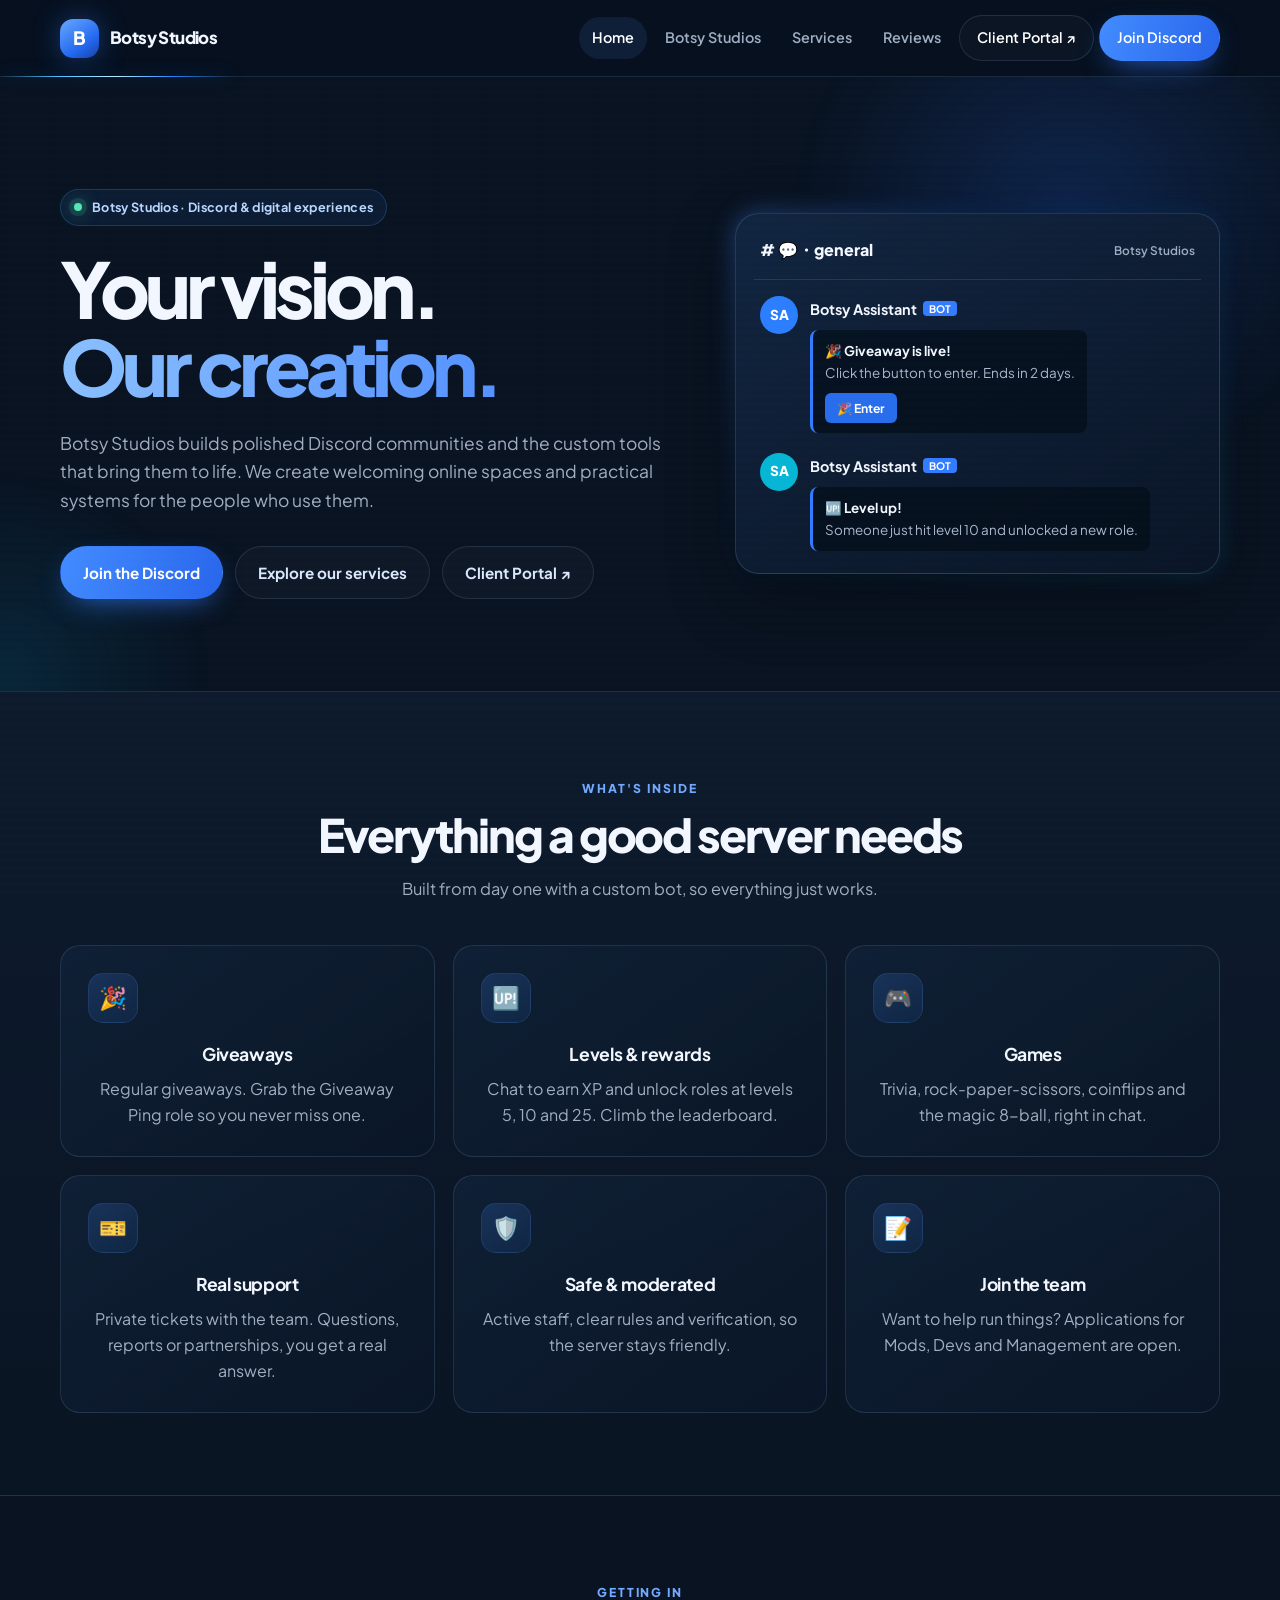
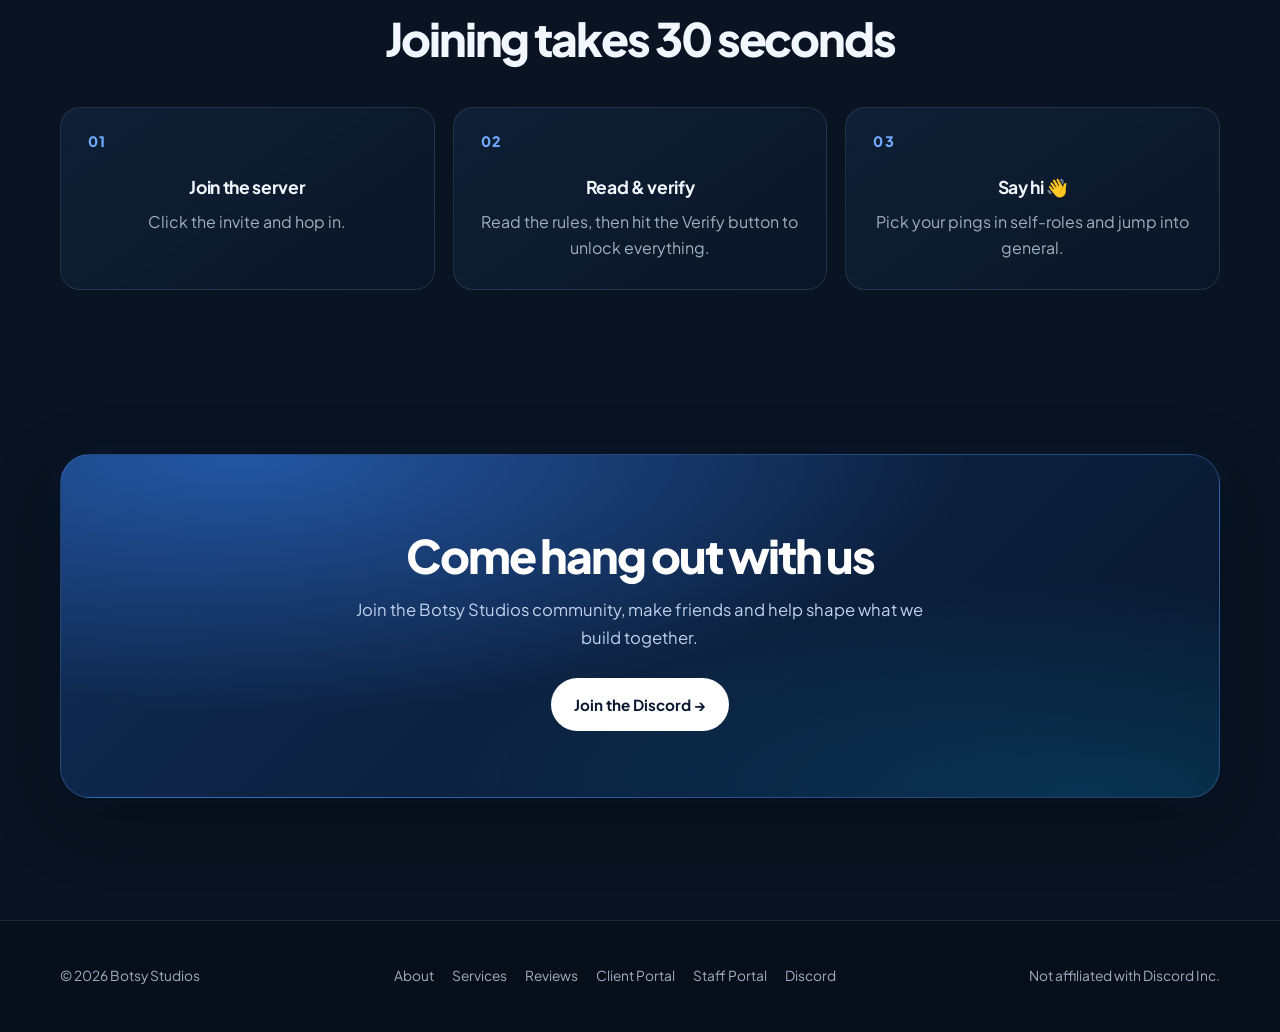
==== commit d13b30de: "Improve Botsy Studios Google search appearance" ====
--- a/index.html
+++ b/index.html
@@ -3,12 +3,25 @@
 <head>
   <meta charset="utf-8">
   <meta name="viewport" content="width=device-width, initial-scale=1">
-  <title>Botsy Studios — Your vision. Our creation.</title>
-  <meta name="description" content="Botsy Studios creates custom Discord communities, bots and digital experiences. Your vision. Our creation.">
-  <meta property="og:title" content="Botsy Studios — Your vision. Our creation.">
-  <meta property="og:description" content="Botsy Studios creates custom Discord communities, bots and digital experiences. Your vision. Our creation.">
+  <title>Botsy Studios | Custom Discord Bots &amp; Server Setup</title>
+  <meta name="description" content="Botsy Studios builds custom Discord bots, sets up welcoming servers, and creates websites and tools that help communities run smoothly.">
+  <meta property="og:site_name" content="Botsy Studios">
+  <meta property="og:type" content="website">
+  <meta property="og:url" content="https://botsystudios.github.io/">
+  <meta property="og:title" content="Botsy Studios | Custom Discord Bots &amp; Server Setup">
+  <meta property="og:description" content="Botsy Studios builds custom Discord bots, sets up welcoming servers, and creates websites and tools that help communities run smoothly.">
+  <link rel="canonical" href="https://botsystudios.github.io/">
   <meta name="theme-color" content="#091321">
-  <link rel="icon" href="data:image/svg+xml,<svg xmlns='http://www.w3.org/2000/svg' viewBox='0 0 100 100'><rect width='100' height='100' rx='26' fill='%232b7fff'/><text x='50' y='70' font-size='58' font-family='Arial' font-weight='800' text-anchor='middle' fill='white'>B</text></svg>">
+  <link rel="icon" type="image/png" sizes="96x96" href="/favicon.png">
+  <script type="application/ld+json">
+  {
+    "@context": "https://schema.org",
+    "@type": "WebSite",
+    "name": "Botsy Studios",
+    "alternateName": "Botsy",
+    "url": "https://botsystudios.github.io/"
+  }
+  </script>
   <link rel="preconnect" href="https://fonts.googleapis.com">
   <link rel="preconnect" href="https://fonts.gstatic.com" crossorigin>
   <link href="https://fonts.googleapis.com/css2?family=Plus+Jakarta+Sans:wght@400;600;700;800&display=swap" rel="stylesheet">
--- a/style.css
+++ b/style.css
@@ -1,816 +1,53 @@
-Y��x-���jם��i��+��j[h��ܢ���M5N�Z�����e�w���ɽ�Ё�(������ȵ͍����聑�ɬ�(������Ք���������Ř쀴���Ք�����������쀴���Ք���������ф쀴���Ք�������ݍ���(������Ք������Մ͙�쀴���Ք����荈ݐ͙�쀴���Ք�����������쀴���Ք�����������(�������荘ɘٙ�쀴���ѕ�荄�����쀴���ɐ���ńɈ쀴������ɝ�����԰��ܰ��Ȱ��ؤ�(����Ʌ���������쀴�͡�����������������ɝ�����������Ф����������ɝ����Ȱ��а��԰����(���������A��́)����ф�M��̜�%�ѕȱ���ѕ��դ�����������ѕ���M�����U$��ͅ�̵͕ɥ��)�(�퉽�ͥ饹�鉽ɑ�ȵ������ɝ���������������ѵ��͍ɽ�������٥���͵��Ѡ�͍ɽ�����������ѽ�������)����홽�е�������مȠ�����Ф퍽����مȠ������퉅���ɽչ��مȠ����Ք�����������������ĸ���ݕ���е���е͵��ѡ���酹ѥ����͕���ٕə��ܵ�顥�����)�����鉕��ɕ퍽�ѕ��興���ͥѥ��陥ᕐ���͕��������ѕȵ�ٕ���鹽���赥�����������������퉅���ɽչ�������鱥���ȵ�Ʌ����Сɝ���������ذ��԰���Ԥ�����Ʌ����ɕ�Ѐ��ऱ�����ȵ�Ʌ����Р������ɝ���������ذ��԰���Ԥ�����Ʌ����ɕ�Ѐ���퉅���ɽչ��ͥ��������������ͬ������鱥���ȵ�Ʌ����СѼ����ѽ���������Ʌ����ɕ�Ѐ�����)�������ݥ�Ѡ�����푥�����鉱�����퍽���饹��ɥ��ѕ�е����Ʌѥ��鹽�����Ʌ��ݥ�Ѡ鵥�����������ܤ���ɝ�����������ѽ�(�������ͥѥ����ѥ����ѽ����赥�������퉅���ɽչ��ɝ���ܰ�ذ�İ��Ȥ퉅���ɽ�����ѕ�鉱�Ƞ����퉽ɑ�ȵ���ѽ������ͽ����مȠ��������(���؀��Ʌ�푥�����陱��텱�����ѕ��鍕�ѕ�����ѥ�䵍��ѕ������������ݕ������������������흅�������(��Ʌ��푥�����陱��텱�����ѕ��鍕�ѕ�흅������홽�еݕ��������홽�еͥ��ĸ��ɕ�����ѕȵ�������贸��Օ��ݡ�є������鹽�Ʌ����Ʌ�����ɭ�ݥ�Ѡ�����������������퉽ɑ�ȵɅ���������푥������ɥ���������ѕ��鍕�ѕ�퉅���ɽչ�鱥���ȵ�Ʌ����Р��Ց������ᙘ���������Ԕ�����ńȤ퍽����ݡ�є홽�еͥ��ĸ��ɕ�홽�еݕ��������퉽�͡��������������ɝ����Ȱ��а��԰����(������푥�����陱��텱�����ѕ��鍕�ѕ�흅�����������́������������������퉽ɑ�ȵɅ����������홽�еݕ��������홽�еͥ���ɕ�퍽����مȠ����ѕ����Ʌ�ͥѥ��鍽��Ȁ��̱�����ɽչ����̱��ɑ�ȵ����Ȁ���������́�顽ٕȰ�����́����ѥٕ퍽���荙��퉅���ɽչ��ɝ����ذ��̰��԰��ȥ�����Ե�ѹ푥�����鹽��퉅���ɽչ�鹽��퉽ɑ�������ͽ����مȠ�������퉽ɑ�ȵɅ��������������������������홽�еͥ��ĸ��ɕ����ͽ������ѕ�퍽����مȠ�������(��ѹ푥�����饹���������텱�����ѕ��鍕�ѕ�����ѥ�䵍��ѕ��鍕�ѕ�흅�����������������������퉽ɑ�ȵɅ����������홽�еݕ��������홽�еͥ����ɕ�퉽ɑ�������ͽ�����Ʌ����ɕ����Ʌ�ͥѥ����Ʌ�͙�ɴ���̱���͡���܀��̱�����ɽչ����̱��ɑ�ȵ����Ȁ������ͽ������ѕ����Ѹ顽ٕ���Ʌ�͙�ɴ��Ʌ�ͱ�ѕd��������Ѹ��ɥ����퉅���ɽչ�鱥���ȵ�Ʌ����Р����������ፙ������Օ��퍽���荙��퉽�͡�����������������������ɝ����Ȱ��а��԰�����Ѹ��ɥ����顽ٕ�퉽�͡�����������������������ɝ����Ȱ��а��԰�����Ѹ������퉅���ɽչ��ɝ�����԰��԰��԰���Ԥ퍽���荐�ݙ�퉽ɑ�ȵ������مȠ����������Ѹ������顽ٕ�퉽ɑ�ȵ������ɝ�����İ��̰��԰�Ԥ퉅���ɽչ��ɝ����Ȱ��а��԰������Ѹ�ݡ�ѕ퉅���ɽչ�荙��퍽����������������̀��ѹ������������������퍽���荙���(���ɽ���ͥѥ���ɕ��ѥٔ��ٕə���顥���������������������������ͽ��ѥ���ͽ��ѕ����ɼ�鉕��ɔ����ɼ�酙ѕ�퍽�ѕ��興���ͥѥ��酉ͽ��є�赥������퉽ɑ�ȵɅ��������홥�ѕ�鉱�Ƞ��������ѕȵ�ٕ���鹽������ɼ�鉕��ɕ�ݥ�Ѡ��������������������ɥ���������ѽ�������퉅���ɽչ��Ʌ������Ʌ����С��ɍ���ɝ��������İ��䰸Ȥ��Ʌ����ɕ�Ѐ����텹���ѥ���Ɉ��́��͔������Ё������є���ѕɹ�ѕ����ɼ�酙ѕ��ݥ�Ѡ������������������������������퉽�ѽ�������퉅���ɽչ��Ʌ������Ʌ����С��ɍ���ɝ�������а��԰��Ĥ��Ʌ����ɕ�Ѐ��������ɼ��ɥ�푥������ɥ��ɥ��ѕ����є����յ���ĸ�əȀ����흅������텱�����ѕ��鍕�ѕ�������푥�����饹���������텱�����ѕ��鍕�ѕ�흅�����������������������퉽ɑ�ȵɅ����������퉅���ɽչ��ɝ����԰�İ��а��̤퉽ɑ�������ͽ����ɝ����Ȱ��İ��䰸�̤퍽���荈�ٙ�홽�еݕ��������홽�еͥ����ɕ�����ѕȵ����������Օ����ɝ������ѽ������������������ݥ�Ѡ���������������퉽ɑ�ȵɅ��������퉅���ɽչ���Քو�퉽�͡���������������ɝ����԰����������Ȥ������������Քو�텹���ѥ����ձ͔�ĸ�́������ѕ�)��홽�еͥ�鍱����ȸ�ɕ����ܰԸ��ɕ���������������ĸ������ѕȵ�������贸��Օ�홽�еݕ������������ݥ�Ѡ��ɍ���Ā�������퉅���ɽչ�鱥���ȵ�Ʌ����Р�Ց����ቌ�����ь቙���Ȕ���ѐᙘ��ݕ���е�����ɽչ�������ѕ��퉅���ɽչ�������ѕ��퍽�����Ʌ����ɕ��������홽�еͥ��ĸ��ɕ�퍽����مȠ����ѕ�����ɝ������������������ݥ�Ѡ��啵����ѥ���푥�����陱��홱���Ʌ���Ʌ�흅�������(��ɕ٥�����ͥѥ���ɕ��ѥٔ퉅���ɽչ�鱥���ȵ�Ʌ����Р�������ɝ������ܰ�а��ऱɝ�������Ȱ�䰸�त퉽ɑ�ȵɅ����������������������퉽ɑ�������ͽ����ɝ�����԰��İ��ذ��Ȥ퉽�͡�����مȠ��͡���ܤ��Ʌ�͙�ɴ��������ѥٔ������ँɽхѕd��Ց����ɽхѕ`�ɑ���텹���ѥ��陱��Ѐ�́��͔������Ё������ѕ���ɕ٥���鉕��ɕ퍽�ѕ��興���ͥѥ��酉ͽ��є���͕�����퉽ɑ�ȵɅ����饹��ɥ��赥������퉅���ɽչ�鱥���ȵ�Ʌ����Р�������ɝ�������԰��԰�Ф��Ʌ����ɕ�Ѐ�Ԕ�ɝ����Ȱ�����԰��Ȥ�홥�ѕ�鉱�Ƞ�������ɕ٥�ܵѽ�푥�����陱��텱�����ѕ��鍕�ѕ�흅���������������������������퉽ɑ�ȵ���ѽ������ͽ����مȠ�������홽�еݕ�����������ɕ٥�ܵѽ��͵������ɝ���������Ѽ퍽����مȠ����ѕ��홽�еݕ��������홽�еͥ����ɕ����͝푥�����陱��흅������������������������������مх��ݥ�Ѡ�����������������홱��鹽��퉽ɑ�ȵɅ��������푥������ɥ���������ѕ��鍕�ѕ�퍽���荙��홽�еݕ��������홽�еͥ����ɕ����͜��홽�еͥ���ɕ����͜����х�홽�еͥ����ɕ�퉅���ɽչ����ݍ��퍽���荙������������������퉽ɑ�ȵɅ�����������ɝ������������ٕ�ѥ�����������������������ɝ���ѽ�����퉽ɑ�ȵ���������ͽ����مȠ����Ք�����퉅���ɽչ��ɝ���а�̰�԰�ܤ퉽ɑ�ȵɅ��������������������������홽�еͥ����ɕ�퍽���荅��ፑ����������ɽ��푥�����鉱���퍽����مȠ���������������������ѹ푥�����饹�������������ɝ���ѽ�����퉅���ɽչ����ّ��퍽���荙��홽�еݕ��������홽�еͥ����ɕ������������������퉽ɑ�ȵɅ���������)͕�ѥ��������������������啉ɽ�퍽�����Ʌ���홽�еݕ��������홽�еͥ����ɕ�����ѕȵ���������ٕ��ѕ�е�Ʌ�͙�ɴ�����ɍ�͕���홽�еͥ�鍱����ĸ�ɕ��̸��ܰ�ɕ���������������ĸ������ѕȵ�������贸��Օ����ɝ�������������홽�еݕ�����������Չ퍽����مȠ����ѕ��홽�еͥ��ĸ��ɕ�����ݥ�Ѡ��ɕ������ѕ��ѕ�е�����鍕�ѕ������ѕȀ��Չ���ɝ�����������ѽ���ɥ�푥������ɥ�흅���������ɝ���ѽ���������ɥ����ɥ��ѕ����є����յ���ɕ���Р̰řȥ���ɥ����ɥ��ѕ����є����յ���ɕ���РȰřȥ�(���ɑ���ͥѥ���ɕ��ѥٔ��ٕə���顥����퉅���ɽչ�鱥���ȵ�Ʌ����Р��Ց���ɝ����ذ�Ȱ�а��Ф�ɝ�������̰�䰸�ؤ�퉽ɑ�������ͽ����مȠ�������퉽ɑ�ȵɅ�����مȠ��Ʌ���̤���������������Ʌ�ͥѥ����Ʌ�͙�ɴ����́�Չ�����饕Ƞ�Ȱ�సȰĤ����͡���܀���̱��ɑ�ȵ����Ȁ���̱�����ɽչ����������ɐ�酙ѕ�퍽�ѕ��興���ͥѥ��酉ͽ��є�ݥ�Ѡ��������������������ɥ���������ѽ������퉅���ɽչ��Ʌ������Ʌ����С��ɍ���ɝ����ذ��Ȱ��԰��Ф��Ʌ����ɕ�Ѐ����������������Ʌ�ͥѥ��������䀸������ɐ顽ٕȰ���ɐ陽��̵ݥѡ����Ʌ�͙�ɴ��Ʌ�ͱ�ѕd�����퉽�͡�����مȠ��͡���ܤ퉽ɑ�ȵ������ɝ����̰��ܰ��԰�Ф퉅���ɽչ�鱥���ȵ�Ʌ����Р��Ց���������̰�����Ʉ�����ɐ顽ٕ��酙ѕȰ���ɐ陽��̵ݥѡ���酙ѕ������������������ݥ�Ѡ�����������������퉽ɑ�ȵɅ���������푥������ɥ���������ѕ��鍕�ѕ�홽�еͥ��ĸ�ɕ�퉅���ɽչ�鱥���ȵ�Ʌ����Р��Ց���ɝ����̰��Ȱ��а�Ȥ�ɝ����԰�Ȱ��䰸Ȥ�퉽ɑ�������ͽ����ɝ�����̰��а��԰��Ԥ���ɝ������ѽ����������ɐ���홽�еͥ��ĸ�ɕ�����ѕȵ�������贸�ɕ����ɝ������ѽ���������ɐ��퍽����مȠ����ѕ������ɐ�ձ����е��屔鹽�����ɝ���ѽ������푥������ɥ�흅���������ɐ���퍽����مȠ����ѕ�����������������������ͥѥ���ɕ��ѥٔ홽�еͥ����ɕ�����ɐ����鉕��ɕ퍽�ѕ��蟊rL����ͥѥ��酉ͽ��є�������퍽����م�ᙘ홽�еݕ���������(��ѕ��퍽չѕȵɕ͕������ѕ����������ѽ���������ѕ��鉕��ɕ퍽չѕȵ���ɕ������퍽�ѕ��������չѕȡ�[h��춻�q�^v���][ێ�X���-]N�����-�Y����-���܎���XY��ٛ۝-]�ZY�-�--ٛ۝-\�^�N��\�[N�]-\�\�X�[�΋�Y[_B���[�-ؘX��ܛ�[��[�X\�YܘYY[�
--N-Y�-�ؘJ-MK-�--L--�͊K-�ؘJ-L--��-��-�͊JN؛ܙ\�X���Ό\--��Y-�\�-K[[�J_K��^؛ܙ\�\�Y]\Ό�--�Y[�΍��-----�^--X[Yێ��[�\����܎�ٙ�����][ێ��[]]�N�ݙ\���ΚY[�ؘX��ܛ�[���YX[-YܘYY[�
-[\-�H]-M�H-	K-�ؘJ-N--L͋-�MK-�
-K--�[��\�[�-L�JK-�YX[-YܘYY[�
-[\-�H]L	H-L-	K-�ؘJ---NL--�MK-�M�K--�[��\�[�--IJK[�X\�YܘYY[�
--L�YY��L-��L��LM̙
-N؛ܙ\��\--��Y-�ؘJ-L-�-M��-�MK-��
-N؛�-\�Y�Ν�\�-K\�Y��_K��H-����܎�ٙ��K��H--���܎���-�Y�X^-]�Y-��Y[N�X\��[��]]�-��-ٛ۝-\�^�N�K�--�[_B��Y�KZXY-�Y[�Ύ----�--�^--X[Yێ��[�\�K�Y�KZXY-^�X^-]�Y-��ۙ_K�Y�KZXY-��X��X\��[�Z[�[�N�]]�K��]-�\�^N�ܚY�ܚY-][\]KX��-[[�ΌY��-Y����\�--�[YۋZ][\Θ�[�\�K��]-\����\�^N��^��\�L�-ٛ^-]ܘ\�ܘ\�X\��[�]����-K��]-ؘX��ܛ�[���ؘJ-MK-�K-L�-�
-N؛ܙ\��\--��Y-�\�-K[[�JN؛ܙ\�\�Y]\ΌM\-�Y[�ΌM---N--�Z[�]�Y-�L�--K��]��\�^N�����ٛ۝-\�^�N�K����[N���܎��X�Y���]-\�\�X�[�΋K�-�[_K��]-�[����܎��\�-K[]]Y
-Nٛ۝-\�^�N��-��[_K�][�^ؘX��ܛ�[���YX[-YܘYY[�
-�\��H]-�-�Y�---�ؘJ-��-MK-�MK-��JK--�[��\�[�-	JK[�X\�YܘYY[�
--L�YY��ML�-����X���N؛ܙ\��\--��Y-�ؘJ-L-K-M��-�--���N���܎�ٙ��؛ܙ\�\�Y]\Ό��-�Y[�Ό�--ٛ۝-\�^�N�K�ܙ[Nٛ۝-]�ZY�-��-�[�KZZY�-�K�-N�]-\�\�X�[�΋K�-�[N؛�-\�Y�Ν�\�-K\�Y��_K�][�H-�X[-�\�^N������X\��[�]��N--ٛ۝-\�^�N��\�[Nٛ۝-]�ZY�-��-���܎��N��_B���[[X\�^�\�^N�[�[�KY�^�[YۋZ][\Θ�[�\���\�M�-ؘX��ܛ�[���\�-KX�\�
-N؛ܙ\��\--��Y-�\�-K[[�JN؛ܙ\�\�Y]\ΌM�-�Y[�ΌL�--�--�X\��[�]����-K��[[X\�H�ٛ۝-\�^�N�K�-�[N���܎��LX���K��\�����܎�ٙ��-M��]-\�\�X�[�Ό�-K��]�Y]��\�^N��^ٛ^-Y\�X�[ێ���-[[���\�L�-K��]�Y]�ZXY-�\�^N��^�[YۋZ][\Θ�[�\���\�L�-K��]�Y]�ZXY[Y�-��]�Y]�ZXY-�]�]\���Y-�---�ZY�-�---؛ܙ\�\�Y]\΍L	_K��]�Y]�ZXY-�X[-�\�^N��������܎��\�-K[]]Y
-Nٛ۝-\�^�N��-�[_K��]�Y]�--���܎���Mٍ�K�[\--^�^--X[Yێ��[�\��Y[�΍L�--�--؛ܙ\�\�-[N�\�YK�[\--H-�X�۞�X\��[��]]�-N--K�[\--H--�X^-]�Y-��Y[N�X\��[���-]]�-��-X��^ؘX��ܛ�[���ؘJ-̋-L̋-���-�MJN���܎��N�Y���Y[�Ό�--�-؛ܙ\�\�Y]\΍�-ٛ۝-\�^�N��Y[_B����\��Y[�΍----؛ܙ\�]��\--��Y-�\�-K[[�JN�X\��[�]��---ؘX��ܛ�[���ؘJ-K-L�-��-�
-_Y���\�-�ܘ\-�\�^N��^ٛ^-]ܘ\�ܘ\��\�N--ڝ\�Y�KX�۝[���X�KX�]-�Y[��[YۋZ][\Θ�[�\����܎��\�-K[]]Y
-Nٛ۝-\�^�N��-��[_Y���\��]��\�^N��^��\�N--Y���\��]�N�ݙ\����܎��XX�Y��B���]�X[-��X�]-N��-�[�ٛܛN�-�[��]VJ-N-+:root {
+  color-scheme: dark;
+  --blue-900:#07101f; --blue-800:#0a1830; --blue-700:#10264a; --blue-600:#347cff;
+  --blue-400:#65a3ff; --blue-200:#b7d3ff; --blue-100:#132643; --blue-50:#091321;
+  --ink:#f2f6ff; --muted:#a0aec3; --card:#0d1a2b; --line:rgba(145,177,222,.16);
+  --radius:20px; --shadow:0 22px 65px rgba(0,0,0,.34),0 0 35px rgba(52,124,255,.08);
+  --font:'Plus Jakarta Sans',Inter,system-ui,-apple-system,'Segoe UI',sans-serif;
+}
+*{box-sizing:border-box;margin:0;padding:0} html{scroll-behavior:smooth;scroll-padding-top:90px}
+body{font-family:var(--font);color:var(--ink);background:var(--blue-50);line-height:1.65;-webkit-font-smoothing:antialiased;overflow-x:hidden}
+body::before{content:"";position:fixed;inset:0;pointer-events:none;z-index:-1;opacity:.32;background-image:linear-gradient(rgba(110,156,225,.035) 1px,transparent 1px),linear-gradient(90deg,rgba(110,156,225,.035) 1px,transparent 1px);background-size:54px 54px;mask-image:linear-gradient(to bottom,black,transparent 80%)}
+img{max-width:100%;display:block}a{color:inherit;text-decoration:none}.wrap{width:min(1160px,91vw);margin-inline:auto}
+.nav{position:sticky;top:0;z-index:50;background:rgba(7,16,31,.82);backdrop-filter:blur(18px);border-bottom:1px solid var(--line)}
+.nav .wrap{display:flex;align-items:center;justify-content:space-between;min-height:76px;gap:20px}
+.brand{display:flex;align-items:center;gap:11px;font-weight:800;font-size:1.06rem;letter-spacing:-.035em;white-space:nowrap}.brand-mark{width:39px;height:39px;border-radius:13px;display:grid;place-items:center;background:linear-gradient(145deg,#68a8ff,#2368f0 65%,#1741a2);color:white;font-size:1.15rem;font-weight:800;box-shadow:0 0 28px rgba(52,124,255,.38)}
+.links{display:flex;align-items:center;gap:5px}.links a{padding:9px 13px;border-radius:999px;font-weight:600;font-size:.9rem;color:var(--muted);transition:color .2s,background .2s,border-color .2s}.links a:hover,.links a.active{color:#fff;background:rgba(86,143,235,.12)}.menu-btn{display:none;background:none;border:1px solid var(--line);border-radius:12px;padding:7px 11px;font-size:1.35rem;cursor:pointer;color:var(--ink)}
+.btn{display:inline-flex;align-items:center;justify-content:center;gap:9px;padding:13px 22px;border-radius:999px;font-weight:700;font-size:.95rem;border:1px solid transparent;transition:transform .2s,box-shadow .2s,background .2s,border-color .2s;cursor:pointer}.btn:hover{transform:translateY(-2px)}.btn-primary{background:linear-gradient(110deg,#438cff,#2865eb);color:#fff;box-shadow:0 10px 30px -12px rgba(52,124,255,.9)}.btn-primary:hover{box-shadow:0 14px 36px -10px rgba(52,124,255,.8)}.btn-ghost{background:rgba(255,255,255,.025);color:#d9e7ff;border-color:var(--line)}.btn-ghost:hover{border-color:rgba(101,163,255,.5);background:rgba(52,124,255,.08)}.btn-white{background:#fff;color:#0a1830}.links .btn{padding:10px 17px;color:#fff}
+.hero{position:relative;overflow:hidden;padding:112px 0 92px;isolation:isolate}.hero::before,.hero::after{content:"";position:absolute;z-index:-1;border-radius:50%;filter:blur(2px);pointer-events:none}.hero::before{width:580px;height:580px;right:-80px;top:-150px;background:radial-gradient(circle,rgba(40,111,249,.2),transparent 68%);animation:orb 9s ease-in-out infinite alternate}.hero::after{width:430px;height:430px;left:-210px;bottom:-200px;background:radial-gradient(circle,rgba(0,194,255,.11),transparent 68%)}.hero-grid{display:grid;grid-template-columns:1.12fr .88fr;gap:58px;align-items:center}.pill{display:inline-flex;align-items:center;gap:10px;padding:7px 13px;border-radius:999px;background:rgba(35,91,174,.13);border:1px solid rgba(92,151,239,.23);color:#b9d6ff;font-weight:700;font-size:.79rem;letter-spacing:.025em;margin-bottom:23px}.pill .dot{width:8px;height:8px;border-radius:50%;background:#55e6b4;box-shadow:0 0 0 5px rgba(85,230,180,.12),0 0 18px #55e6b4;animation:pulse 1.8s infinite}
+h1{font-size:clamp(2.8rem,6vw,5.45rem);line-height:1.02;letter-spacing:-.065em;font-weight:800;max-width:12ch}h1 .accent{background:linear-gradient(95deg,#8bc0ff,#4c8bff 52%,#54d8ff);-webkit-background-clip:text;background-clip:text;color:transparent}.lead{font-size:1.09rem;color:var(--muted);margin:23px 0 31px;max-width:39em}.actions{display:flex;flex-wrap:wrap;gap:12px}
+.preview{position:relative;background:linear-gradient(150deg,rgba(18,37,64,.98),rgba(10,22,39,.98));border-radius:24px;padding:18px;border:1px solid rgba(115,161,226,.22);box-shadow:var(--shadow);transform:perspective(1000px) rotateY(-5deg) rotateX(2deg);animation:float 6s ease-in-out infinite}.preview::before{content:"";position:absolute;inset:-1px;border-radius:inherit;z-index:-1;background:linear-gradient(130deg,rgba(79,145,255,.4),transparent 35%,rgba(42,219,255,.12));filter:blur(12px)}.preview-top{display:flex;align-items:center;gap:10px;padding:5px 6px 15px;border-bottom:1px solid var(--line);font-weight:800}.preview-top small{margin-left:auto;color:var(--muted);font-weight:600;font-size:.74rem}.msg{display:flex;gap:12px;padding:16px 6px 4px}.avatar{width:38px;height:38px;flex:none;border-radius:50%;display:grid;place-items:center;color:#fff;font-weight:800;font-size:.85rem}.msg b{font-size:.9rem}.msg b .tag{font-size:.65rem;background:#347cff;color:#fff;padding:1px 6px;border-radius:4px;margin-left:6px;vertical-align:2px}.embed{margin-top:8px;border-left:3px solid var(--blue-600);background:rgba(4,13,25,.7);border-radius:8px;padding:10px 12px;font-size:.84rem;color:#aab8cd}.embed strong{display:block;color:var(--ink)}.embed .fake-btn{display:inline-block;margin-top:8px;background:#276dec;color:#fff;font-weight:700;font-size:.76rem;padding:5px 12px;border-radius:6px}
+section{padding:82px 0}.eyebrow{color:#72aaff;font-weight:800;font-size:.76rem;letter-spacing:.16em;text-transform:uppercase}h2{font-size:clamp(1.9rem,3.6vw,3rem);line-height:1.12;letter-spacing:-.045em;margin:9px 0 15px;font-weight:800}.sub{color:var(--muted);font-size:1.02rem;max-width:42em}.center{text-align:center}.center .sub{margin-inline:auto}.grid{display:grid;gap:18px;margin-top:42px}.grid-3{grid-template-columns:repeat(3,1fr)}.grid-2{grid-template-columns:repeat(2,1fr)}
+.card{position:relative;overflow:hidden;background:linear-gradient(145deg,rgba(16,32,54,.94),rgba(10,23,39,.96));border:1px solid var(--line);border-radius:var(--radius);padding:27px;transition:transform .28s cubic-bezier(.2,.8,.2,1),box-shadow .28s,border-color .28s,background .28s}.card::after{content:"";position:absolute;width:150px;height:150px;right:-75px;top:-90px;background:radial-gradient(circle,rgba(56,132,255,.14),transparent 70%);opacity:0;transition:opacity .3s}.card:hover,.card:focus-within{transform:translateY(-6px);box-shadow:var(--shadow);border-color:rgba(93,157,255,.4);background:linear-gradient(145deg,#122643,#0b192a)}.card:hover::after,.card:focus-within::after{opacity:1}.icon{width:50px;height:50px;border-radius:15px;display:grid;place-items:center;font-size:1.4rem;background:linear-gradient(145deg,rgba(63,132,244,.2),rgba(25,72,139,.2));border:1px solid rgba(103,164,255,.15);margin-bottom:17px}.card h3{font-size:1.1rem;letter-spacing:-.02em;margin-bottom:7px}.card p{color:var(--muted)}.card ul{list-style:none;margin-top:14px;display:grid;gap:8px}.card li{color:var(--muted);padding-left:25px;position:relative;font-size:.92rem}.card li::before{content:'✓';position:absolute;left:0;color:#6aa8ff;font-weight:800}
+.steps{counter-reset:s}.step{padding-top:65px}.step::before{counter-increment:s;content:'0' counter(s);position:absolute;top:22px;left:27px;color:#70aaff;font-weight:800;font-size:.9rem;letter-spacing:.1em}
+.band{background:linear-gradient(180deg,rgba(15,30,50,.76),rgba(10,22,37,.76));border-block:1px solid var(--line)}.cta{border-radius:30px;padding:66px 40px;text-align:center;color:#fff;position:relative;overflow:hidden;background:radial-gradient(ellipse at 16% 0%,rgba(58,136,255,.48),transparent 53%),radial-gradient(ellipse at 90% 100%,rgba(0,190,255,.16),transparent 45%),linear-gradient(135deg,#102b53,#09172d);border:1px solid rgba(106,163,255,.28);box-shadow:var(--shadow)}.cta h2{color:#fff}.cta p{color:#c0d2ed;max-width:35em;margin:0 auto 27px;font-size:1.04rem}
+.page-head{padding:88px 0 24px;text-align:center}.page-head h1{max-width:none}.page-head .sub{margin-inline:auto}.split{display:grid;grid-template-columns:1fr 1fr;gap:48px;align-items:center}.stat-row{display:flex;gap:12px;flex-wrap:wrap;margin-top:27px}.stat{background:rgba(15,31,52,.8);border:1px solid var(--line);border-radius:15px;padding:14px 18px;min-width:130px}.stat b{display:block;font-size:1.22rem;color:#8abaff;letter-spacing:-.02em}.stat span{color:var(--muted);font-size:.86rem}.quote{background:radial-gradient(circle at top right,rgba(77,149,255,.35),transparent 48%),linear-gradient(135deg,#153867,#0b1b33);border:1px solid rgba(105,162,248,.22);color:#fff;border-radius:26px;padding:38px;font-size:1.3rem;font-weight:700;line-height:1.45;letter-spacing:-.02em;box-shadow:var(--shadow)}.quote small{display:block;margin-top:18px;font-size:.9rem;font-weight:600;color:#a8c8f5}
+.summary{display:inline-flex;align-items:center;gap:16px;background:var(--card);border:1px solid var(--line);border-radius:16px;padding:13px 20px;margin-top:23px}.summary b{font-size:1.8rem;color:#91bdff}.stars{color:#ffc857;letter-spacing:2px}.review{display:flex;flex-direction:column;gap:13px}.review-head{display:flex;align-items:center;gap:12px}.review-head img,.review-head .avatar{width:44px;height:44px;border-radius:50%}.review-head small{display:block;color:var(--muted);font-size:.8rem}.review p{color:#dce7f7}.empty{text-align:center;padding:52px 28px;border-style:dashed}.empty .icon{margin:0 auto 18px}.empty p{max-width:31em;margin:6px auto 22px}code{background:rgba(72,132,222,.15);color:#a8caff;padding:2px 7px;border-radius:6px;font-size:.9em}
+footer{padding:44px 0;border-top:1px solid var(--line);margin-top:40px;background:rgba(5,12,22,.4)}footer .wrap{display:flex;flex-wrap:wrap;gap:18px;justify-content:space-between;align-items:center;color:var(--muted);font-size:.86rem}footer nav{display:flex;gap:18px}footer nav a:hover{color:#9ac5ff}
+.reveal{opacity:0;transform:translateY(18px);transition:opacity .65s ease,transform .65s ease}.reveal.in{opacity:1;transform:none}.loader{position:fixed;inset:0;z-index:1000;display:grid;place-items:center;background:#07101f;transition:opacity .55s ease,visibility .55s ease}.loader.done{opacity:0;visibility:hidden}.loader-mark{width:56px;height:56px;border-radius:18px;display:grid;place-items:center;background:linear-gradient(145deg,#68a8ff,#2368f0);font-weight:800;font-size:1.5rem;box-shadow:0 0 42px rgba(52,124,255,.46);animation:loadpulse 1.1s ease-in-out infinite alternate}.loader-mark::after{content:"";position:absolute;width:76px;height:76px;border:1px solid rgba(109,170,255,.35);border-radius:23px;animation:spin 4s linear infinite}
+@keyframes pulse{50%{box-shadow:0 0 0 8px rgba(85,230,180,.04),0 0 24px #55e6b4}}@keyframes orb{to{transform:translate(-30px,35px) scale(1.08);opacity:.8}}@keyframes float{50%{transform:perspective(1000px) rotateY(-2deg) translateY(-9px)}}@keyframes loadpulse{to{transform:scale(.93);filter:brightness(1.25)}}@keyframes spin{to{transform:rotate(360deg)}}
+@media(prefers-reduced-motion:reduce){*,*::before,*::after{scroll-behavior:auto!important;animation-duration:.01ms!important;animation-iteration-count:1!important;transition-duration:.01ms!important}.reveal{opacity:1;transform:none}}
 
-N�-�[��][ێ��X�]-H-��\�X\�K--�[�ٛܛH-��\�X\�_K��]�X[-�[���X�]-N�N�-�[�ٛܛN��ۙ_K��Y\����][ێ��^Y�[��]�ދZ[�^�L--�\�^N�ܚY�X�KZ][\Θ�[�\�ؘX��ܛ�[���-�L-Y��-�[��][ێ��X�]-H-�M\�X\�K-�\�X�[]-H-�M\�X\�_K��Y\��ۙ^��X�]-N�ݚ\�X�[]-N�Y[�K��Y\�[X\����Y-�M�-�ZY�-�M�-؛ܙ\�\�Y]\ΌN--�\�^N�ܚY�X�KZ][\Θ�[�\�ؘX��ܛ�[��[�X\�YܘYY[�
--M-YY�͎N��͎̌�
-Nٛ۝-]�ZY�-�--ٛ۝-\�^�N�K�\�[N؛�-\�Y�Ό---�--�ؘJ-L�-L�--�MK-�-�N�[�[X][ێ��Y--[-�H-K�\�X\�KZ[�[�][��[�]H[-\��]_K��Y\�[X\�Ύ�Y�\���۝[�������][ێ�X���-]N��Y-�͜-�ZY�-�͜-؛ܙ\��\--��Y-�ؘJ-LK-M�--�MK-��JN؛ܙ\�\�Y]\Ό��-�[�[X][ێ��[�--�[�X\�[��[�]_B��^Y��[Y\�--[-�^�L	^؛�-\�Y�Ό-----�ؘJ-K-��--N---�
-K---�--�MYM��_P�^Y��[Y\�ܘ����-�[�ٛܛN�-�[��]J-L�----�\-
-H-��[J-K�
-N��X�]-N��_P�^Y��[Y\���]-�L	^�-�[�ٛܛN�\��X�]�J-L----
-H-��]VJ-L�Y�H--�[��]VJ-N\-
-__P�^Y��[Y\��Y--[-�^���-�[�ٛܛN���[J-�L�Nٚ[-\����Y�-�\��-K��J__P�^Y��[Y\�-�[����-�[�ٛܛN���]J-͌Y�__B�YYXJ--�Y�\��\�Y-X�Y-[[�[ێ��Y-X�J^ʋ
-����Y�ܙK
-���Y�\���ܛ�-X�Z]�[܎�]]�Z[\ܝ[��[�[X][ۋY-\�][ێ��-[\�Z[\ܝ[��[�[X][ۋZ]\�][ۋX��[��HZ[\ܝ[��-�[��][ۋY-\�][ێ��-[\�Z[\ܝ[�K��]�X[-��X�]-N�N�-�[�ٛܛN��ۙ__B��ʈ�[�[X]X�[�[ۈ�\��YYݙ\����H-HܚY�[�[��-�H-�]K�
-���ܛ�-\-��ܙ\�����][ێ��^Y�[��]�]]�]]�-ދZ[�^�L--N��Y-��ZY�-��-ؘX��ܛ�[��[�X\�YܘYY[�
-LY��-�ٙ��MY-Y���XYN��N؛�-\�Y�Ό--N--̍N-ٙ���[�\�Y]�[�-Λ�ۙ_B���[�[X]X�\��[�[�\����][ێ��^Y�[��]�ދZ[�^����[�\�Y]�[�-Λ�ۙN��X�]-N��-MNؘX��ܛ�[���\X][��[[�X\�YܘYY[�
--N-Y�--�[��\�[�--�--�X����------�[��\�[�-\---
-N�Z^-X�[�-[[�N��ܙY[�B���]��\��][ێ�\��]_B���]���Y�\����][ێ�X���-]NܚY�-�]]�؛�-�N�L\-�Y����Y-��[\
--L-----N-��-�L--
-N�ZY�-�\-��۝[������[�\�Y]�[�-Λ�ۙNؘX��ܛ�[��[�X\�YܘYY[�
-LY�--�[��\�[�-�ؘٙ�؍Xٙ�̍N-ٙ�--�[��\�[�
-N؛�-\�Y�Ό--M\-̍N-ٙ�NN�[�[X][ێ��]�[�U-�]�[-��[�X\�[��[�]_B��\��-�[--�\��-K-�\��-�XY--�\��-�X�[ۜ��[�[X][ێ�\��[�-�[��H-�-\��X�X�X�^�Y\�-�M�-K-��-JH��B��\��-�[-�[�[X][ۋY[^N��\�K�\��-^�[�[X][ۋY[^N�����K�\��-�XY-�[�[X][ۋY[^N��͜�K�\��-�X�[ۜ��[�[X][ۋY[^N��\�B��\��-H-�X��[�-ؘX��ܛ�[�-\�^�N���	H]]��[�[X][ێ�XY[�Q���-��X\�KZ[�[�][��[�]_B��\��-���\-�[X\�^���][ێ��[]]�N�ݙ\���ΚY[�B��\��-���\-�[X\�N��Y�\����][ێ�X���-]N�[��]�N-	H]]�-N-	H-MMIN��Y-��	N��۝[������[�\�Y]�[�-Λ�ۙNؘX��ܛ�[��[�X\�YܘYY[�
-LY�--�[��\�[�-ٙ�����MK--�[��\�[�
-N�-�[�ٛܛN���]J-��Y�N�[�[X][ێ��]-۔��Y\--�-�X\�KZ[�[�][��[�]_B��[���^���][ێ��[]]�_B��[���N��Y�\����][ێ�X���-]NܚY�-�L-	N؛�-�N��-�Y���ZY�-�\-��۝[����ؘX��ܛ�[��[�X\�YܘYY[�
-LY��-�ٙ��MY-Y��N؛�-\�Y�Ό--L--�MXٙ���-�[��][ێ��Y�--��-�B��[���N�ݙ\���Y�\�-�[���N����\�]�\�X�N��Y�\�ܚY�-�B���]�Y]�\�][����\�^N�ܚY��\��-�X\��[���---�-K��]�Y]�\�][���\�^N��^ڝ\�Y�KX�۝[���X�KX�]-�Y[���\�L�-���܎��\�-K[]]Y
-Nٛ۝-\�^�N��-��[_K��]�Y]�\�][��-�-�ۙ����܎��͙��B��^Y��[Y\��]�[�U-�]�[-ٜ��^�-�[�ٛܛN�-�[��]V
--LL-	J_]��-�[�ٛܛN�-�[��]V
-�[�-L--��
-�-L-	JJ__B��^Y��[Y\�\��[�-�[��^ٜ��^��X�]-N��-�[�ٛܛN�-�[��]VJ-�\-
-Nٚ[-\���-\�-�-
-_]���X�]-N�N�-�[�ٛܛN�-�[��]VJ-
-Nٚ[-\���-\�-
-__B��^Y��[Y\�XY[�Q����	K-L-	^ؘX��ܛ�[�-\��][ێ�	H-L	Nٚ[-\��-��-\�Y��---�X�ٙ��-
-_ML	^ؘX��ܛ�[�-\��][ێ�L-	H-L	Nٚ[-\��-��-\�Y��---N--��NY��MJ__B��^Y��[Y\��]-۔��Y\-�	K-N	^�Y��M�	N��X�]-N�M�	^��X�]-N�_LL-	^�Y��L�	N��X�]-N�_B�YYXJ--�Y�\��\�Y-X�Y-[[�[ێ��Y-X�J^˘�[�[X]X�\��[�[�\��\�^N��ۙ_K��]���Y�\�-�\��-�[--�\��-K-�\��-�XY--�\��-�X�[ۜ�-�\��-H-�X��[�--�\��-���\-�[X\�N��Y�\��[�[X][ێ��ۙHZ[\ܝ[�_B�YYXJX^-]�Y-�L---
-^˚\��YܚY--��]-�ܚY-][\]KX��-[[�ΌY��K�\��YܚY-��\�---K�-�]�Y]��-�[�ٛܛN��ۙN�X^-]�Y-�M�--K�ܚY-L��ܚY-][\]KX��-[[�ΌY��-Y��_B�YYXJX^-]�Y-��---
-^˛�]�-�ܘ\-�Z[�ZZY�-��--K�Y[�KX���\�^N�����K�[������][ێ�X���-]N����--�Y��ܚY�-�ٛ^-Y\�X�[ێ���-[[��[YۋZ][\Μ�-�]�ؘX��ܛ�[���ؘJ-�-M�-�K-�N
-N؛ܙ\�X��-�N�\--��Y-�\�-K[[�JN�Y[�ΌL�---�]��-N--�\�^N��ۙ_K�[��˛�[��\�^N��^K�[���^�^--X[Yێ��[�\�K�[���-����X\��[�]��\-K�ܚY-L�-�ܚY-L��ܚY-][\]KX��-[[�ΌY��\�X�[۞�Y[�΍�\--K�\���Y[�΍�----�--K�\��YܚY-��\��\-K�\��-^ٛ۝-\�^�N��[\
--���\�[K-Lݝ�--�[J_K�XY-ٛ۝-\�^�N�\�[_K�-�]�Y]��Y[�ΌM--K��^�Y[�΍\--��-K�Y�KZXY-�Y[�΍�----�--K�][�^�Y[�Ό�\-ٛ۝-\�^�N�K�L��[_Y���\�-�ܘ\-ٛ^-Y\�X�[ێ���-[[��^--X[Yێ��[�\�Y���\��]�ٛ^-]ܘ\�ܘ\ڝ\�Y�KX�۝[���[�\�_B��Y[�^�\�^N��ۙHZ[\ܝ[�B+/* Cinematic motion carried over from the original Botsy site. */
+#scroll-progress{position:fixed;inset:0 auto auto 0;z-index:1001;width:0;height:3px;background:linear-gradient(90deg,#438cff,#55d5ff,#9ae8ff);box-shadow:0 0 18px #2583ff;pointer-events:none}
+.cinematic-scanlines{position:fixed;inset:0;z-index:2;pointer-events:none;opacity:.055;background:repeating-linear-gradient(180deg,transparent 0 3px,#9bd8ff0b 4px,transparent 5px 8px);mix-blend-mode:screen}
+.nav{isolation:isolate}
+.nav::after{position:absolute;right:auto;bottom:-1px;left:0;width:clamp(100px,18vw,250px);height:1px;content:"";pointer-events:none;background:linear-gradient(90deg,transparent,#4cbcff,#b4ecff,#2583ff,transparent);box-shadow:0 0 15px #2583ff99;animation:navLineTravel 7s linear infinite}
+.hero .pill,.hero h1,.hero .lead,.hero .actions{animation:heroEntrance .85s cubic-bezier(.16,1,.3,1) both}
+.hero .pill{animation-delay:.1s}.hero h1{animation-delay:.22s}.hero .lead{animation-delay:.36s}.hero .actions{animation-delay:.5s}
+.hero h1 .accent{background-size:220% auto;animation:headlineGlow 7s ease-in-out infinite}
+.hero .btn-primary{position:relative;overflow:hidden}
+.hero .btn-primary::after{position:absolute;inset:-80% auto -80% -55%;width:38%;content:"";pointer-events:none;background:linear-gradient(90deg,transparent,#ffffff55,transparent);transform:rotate(22deg);animation:buttonSweep 4.8s ease-in-out infinite}
+.links a{position:relative}
+.links a::after{position:absolute;right:100%;bottom:2px;left:0;height:1px;content:"";background:linear-gradient(90deg,#438cff,#55d5ff);box-shadow:0 0 10px #55cfff;transition:right .28s}
+.links a:hover::after,.links a:focus-visible::after{right:0}
+.review-ratings{display:grid;gap:7px;margin:3px 0 2px}.review-rating{display:flex;justify-content:space-between;gap:12px;color:var(--muted);font-size:.82rem}.review-rating strong{color:#c6ddff}
+@keyframes navLineTravel{from{transform:translateX(-100%)}to{transform:translateX(calc(100vw + 100%))}}
+@keyframes heroEntrance{from{opacity:0;transform:translateY(25px);filter:blur(7px)}to{opacity:1;transform:translateY(0);filter:blur(0)}}
+@keyframes headlineGlow{0%,100%{background-position:0% 50%;filter:drop-shadow(0 0 0 #5ccfff00)}50%{background-position:100% 50%;filter:drop-shadow(0 0 18px #3e9dff55)}}
+@keyframes buttonSweep{0%,58%{left:-60%;opacity:0}68%{opacity:1}100%{left:130%;opacity:0}}
+@media(prefers-reduced-motion:reduce){.cinematic-scanlines{display:none}.nav::after,.hero .pill,.hero h1,.hero .lead,.hero .actions,.hero h1 .accent,.hero .btn-primary::after{animation:none!important}}
+@media(max-width:900px){.hero-grid,.split{grid-template-columns:1fr}.hero-grid{gap:40px}.preview{transform:none;max-width:560px}.grid-3{grid-template-columns:1fr 1fr}}
+@media(max-width:680px){.nav .wrap{min-height:68px}.menu-btn{display:block}.links{position:absolute;top:68px;left:0;right:0;flex-direction:column;align-items:stretch;background:rgba(7,16,31,.98);border-bottom:1px solid var(--line);padding:12px 4.5vw 18px;display:none}.links.open{display:flex}.links a{text-align:center}.links .btn{margin-top:5px}.grid-3,.grid-2{grid-template-columns:1fr}section{padding:61px 0}.hero{padding:74px 0 60px}.hero-grid{gap:35px}.hero h1{font-size:clamp(2.65rem,13vw,4rem)}.lead{font-size:1rem}.preview{padding:14px}.cta{padding:49px 23px}.page-head{padding:68px 0 20px}.quote{padding:29px;font-size:1.12rem}footer .wrap{flex-direction:column;text-align:center}footer nav{flex-wrap:wrap;justify-content:center}}
+[hidden]{display:none!important}
